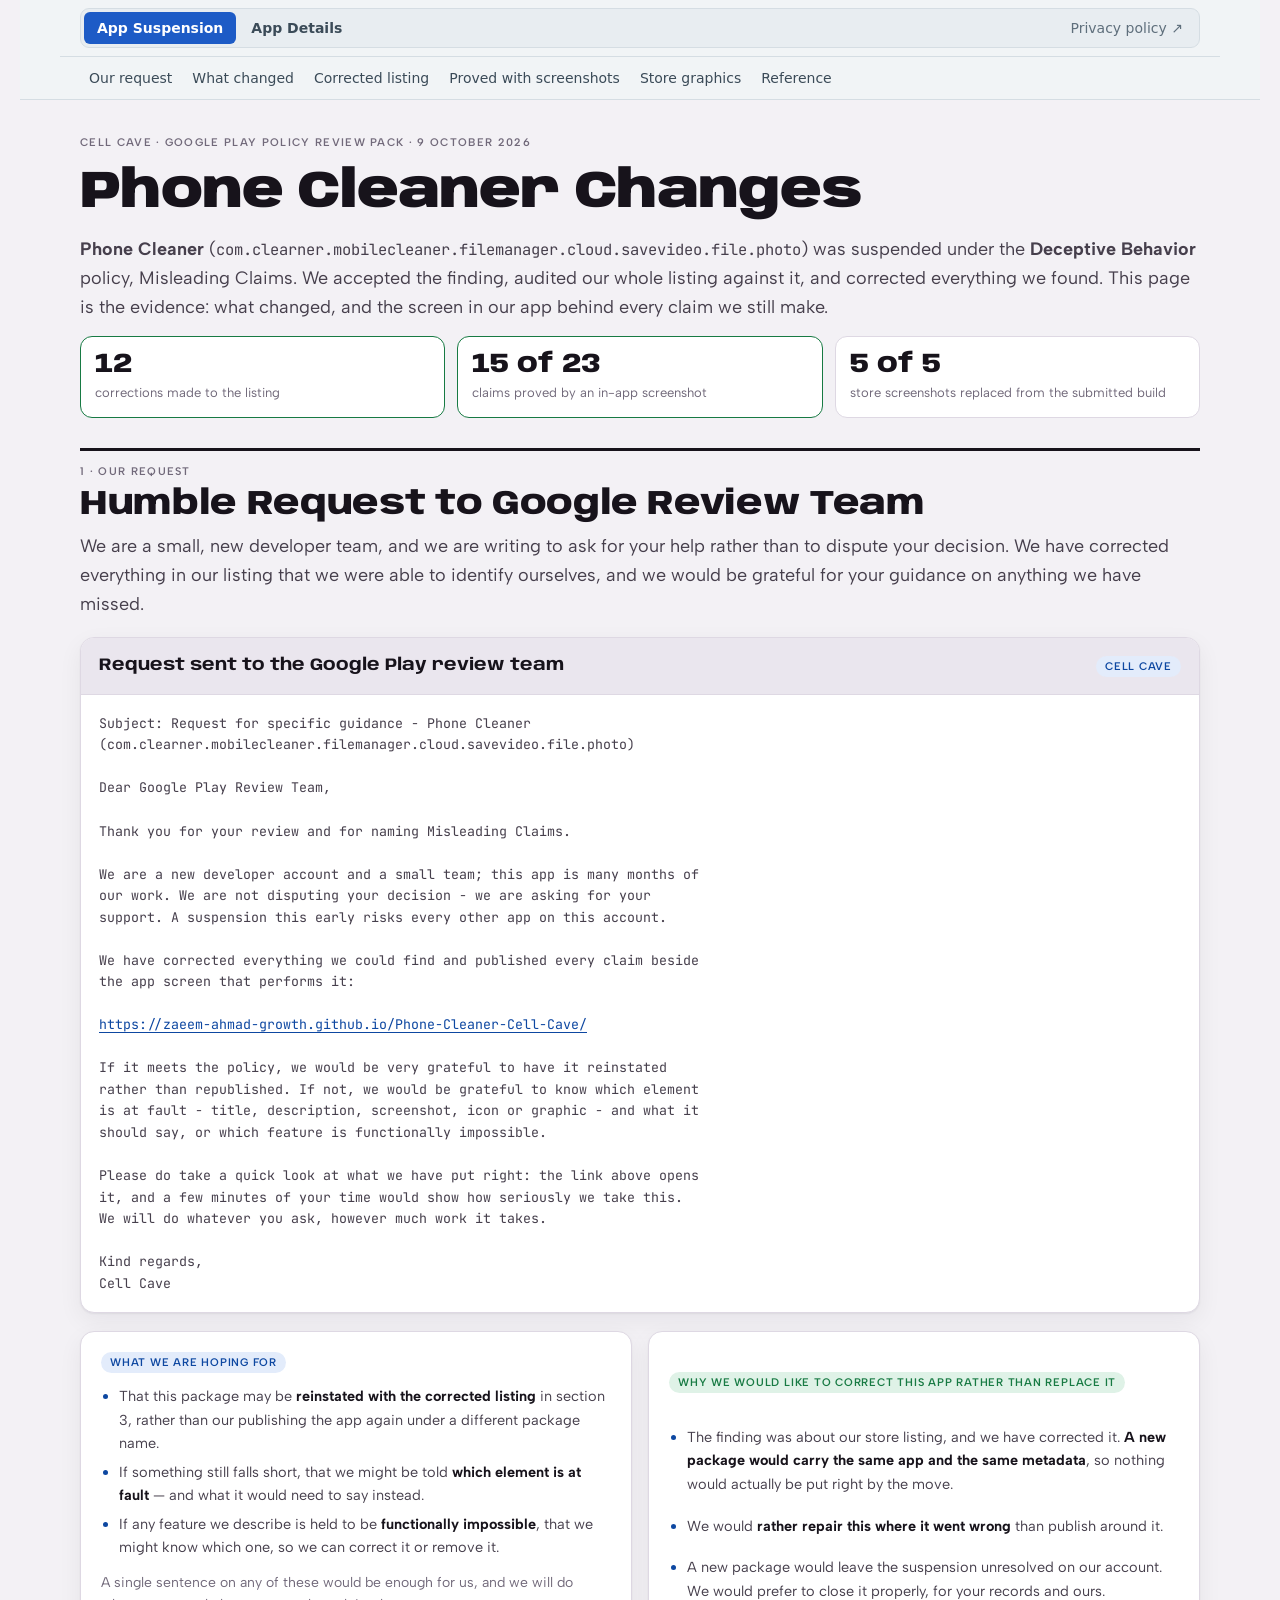
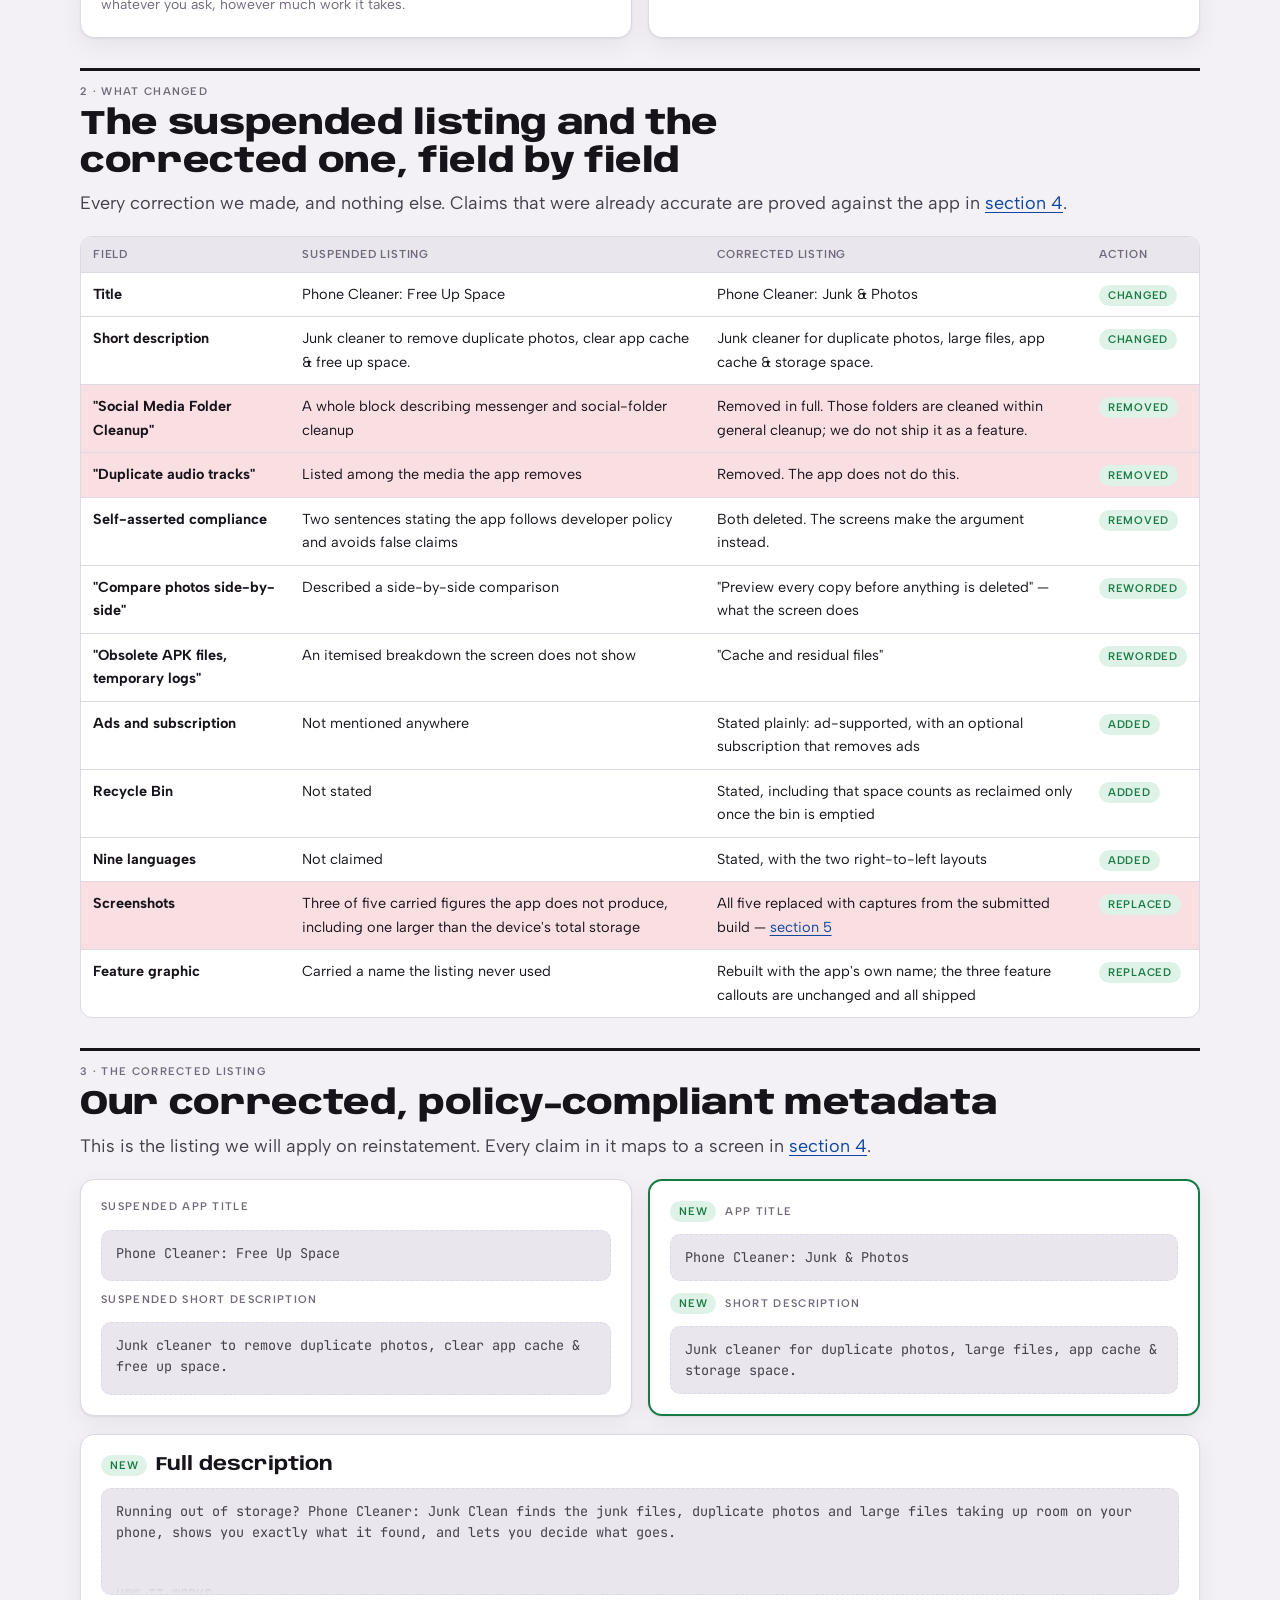
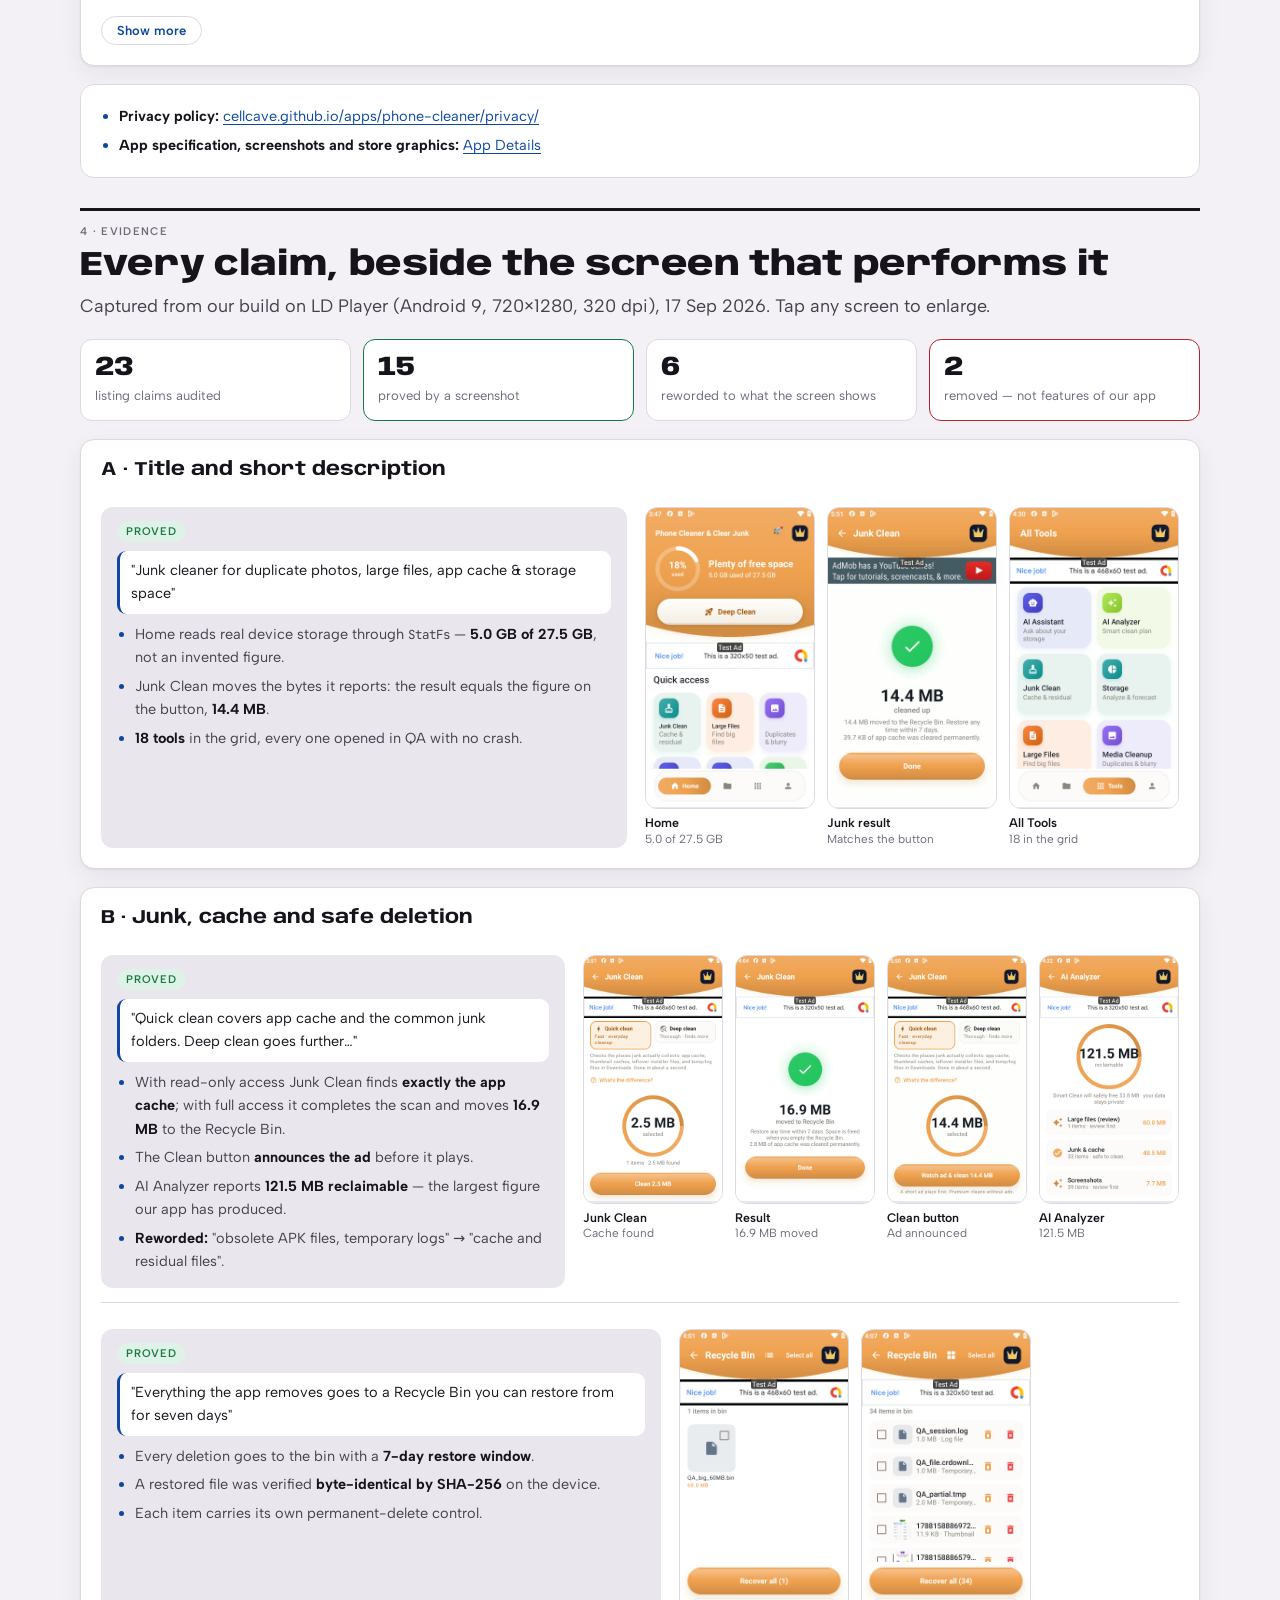
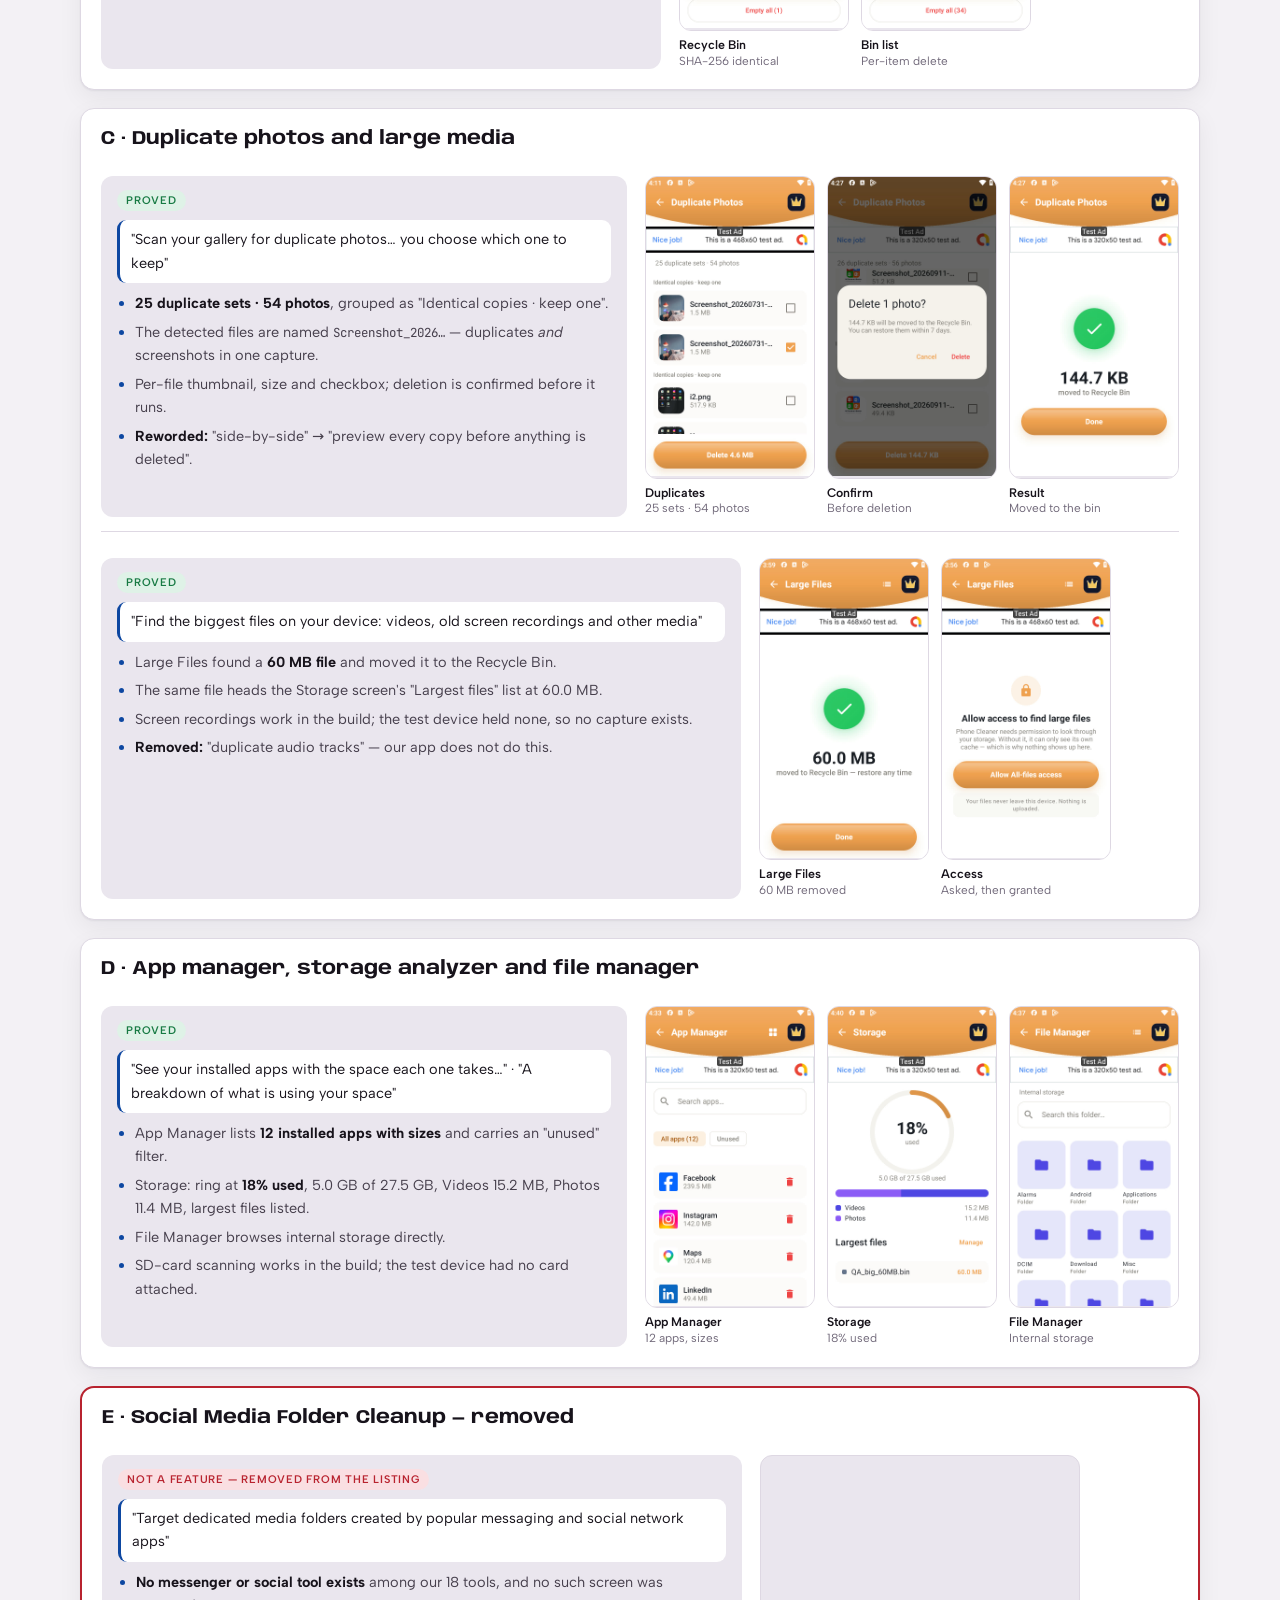
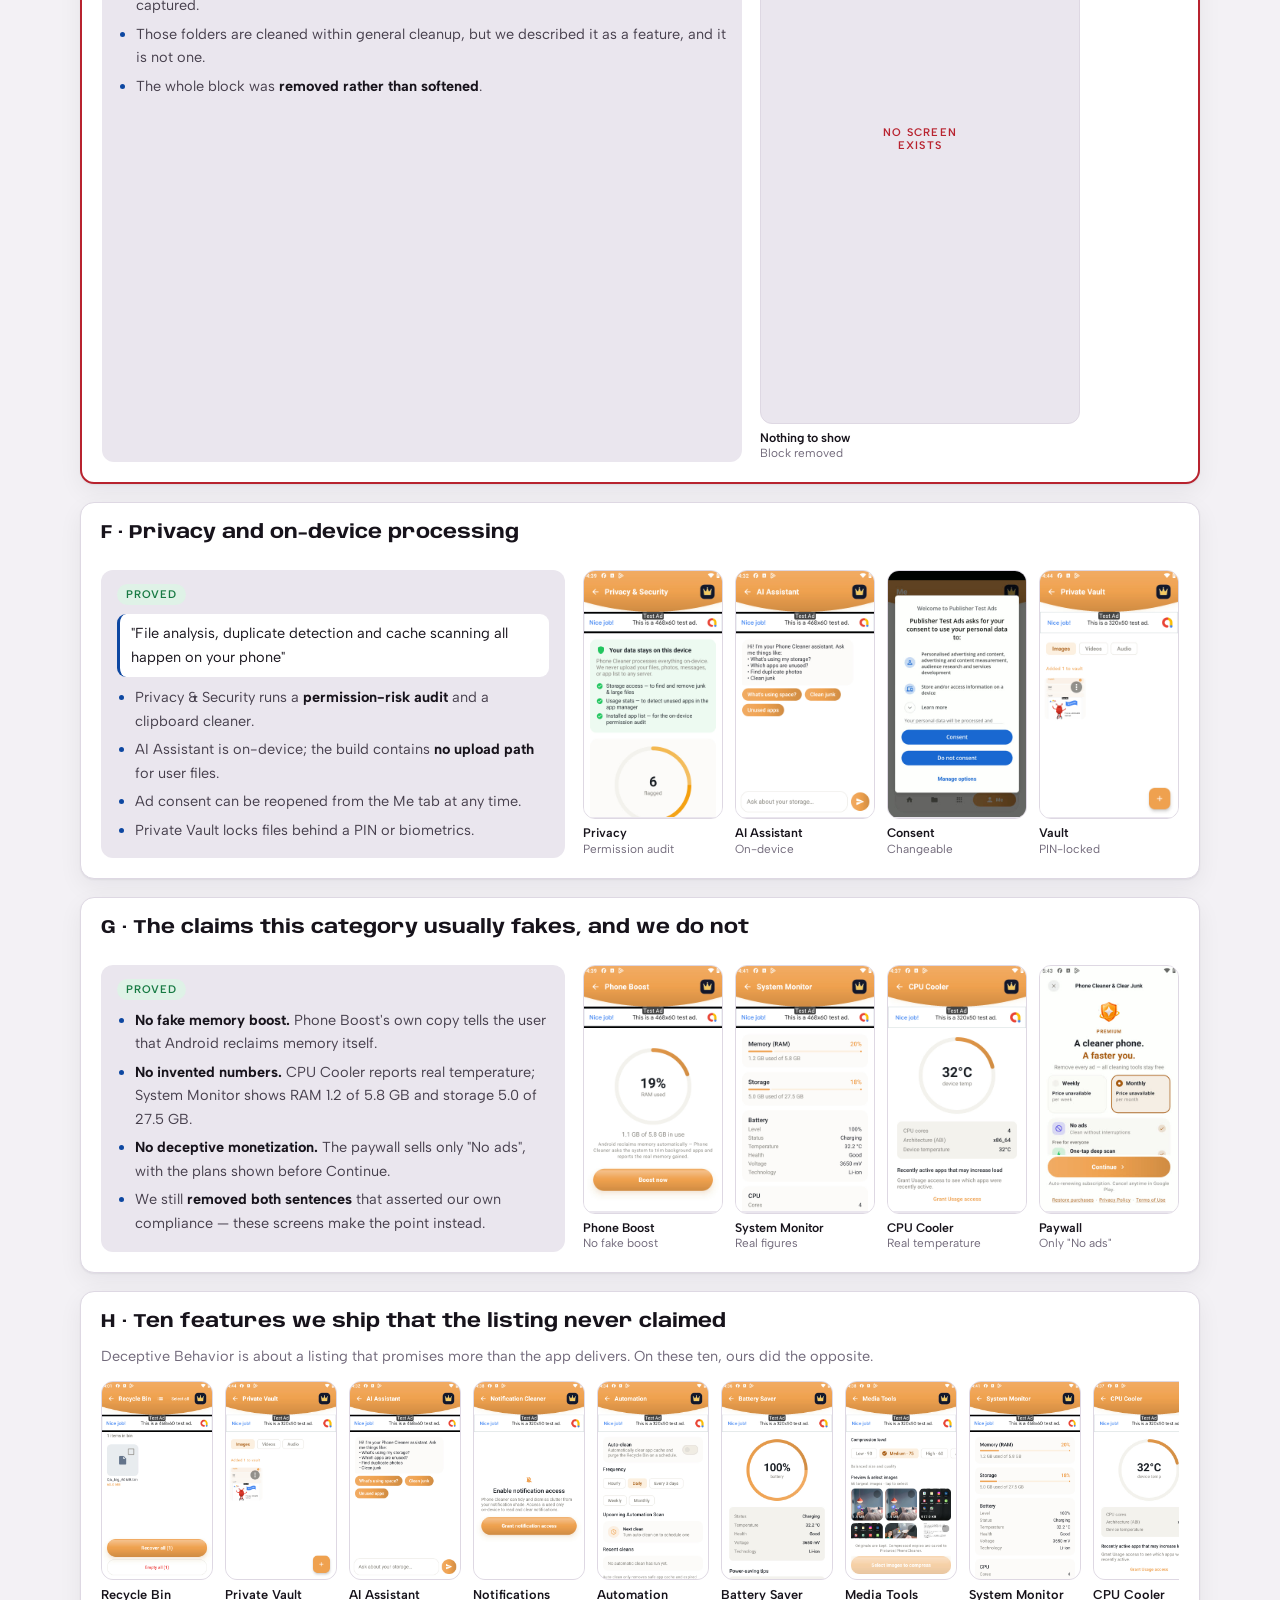
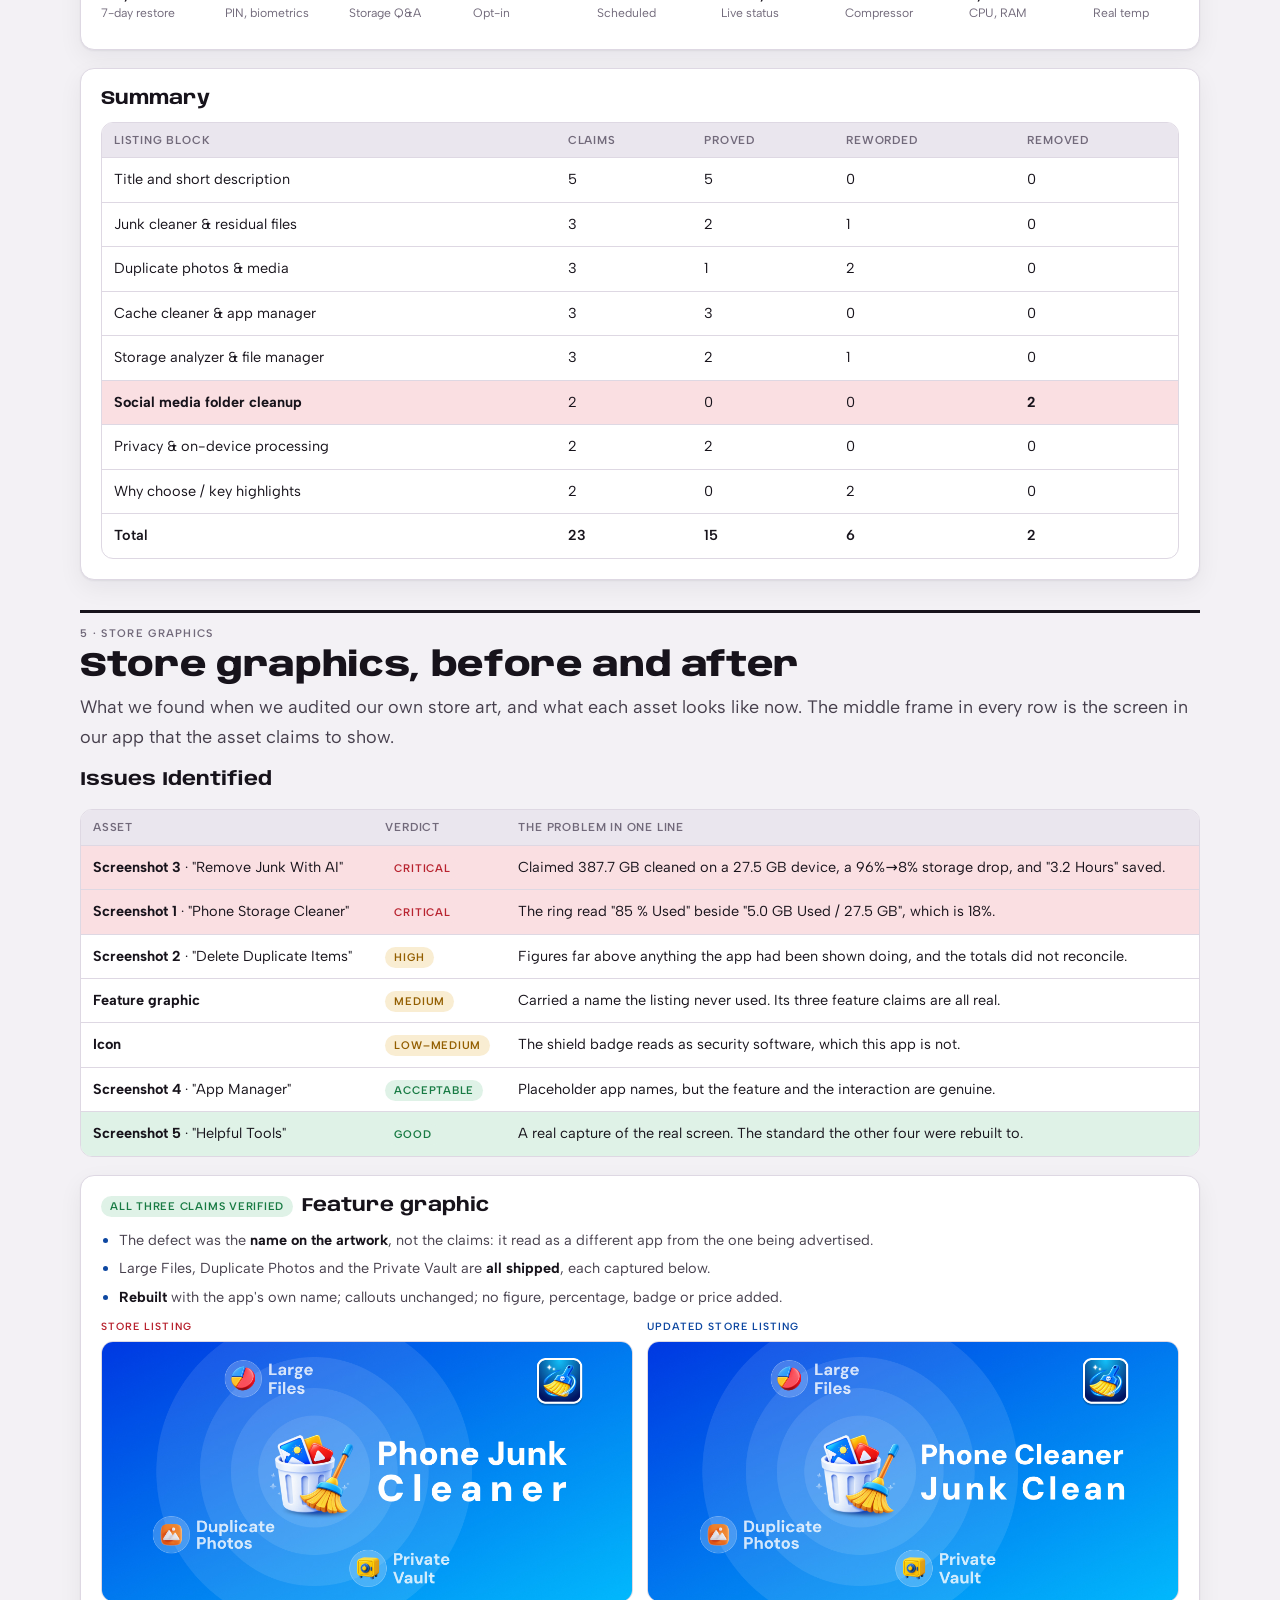
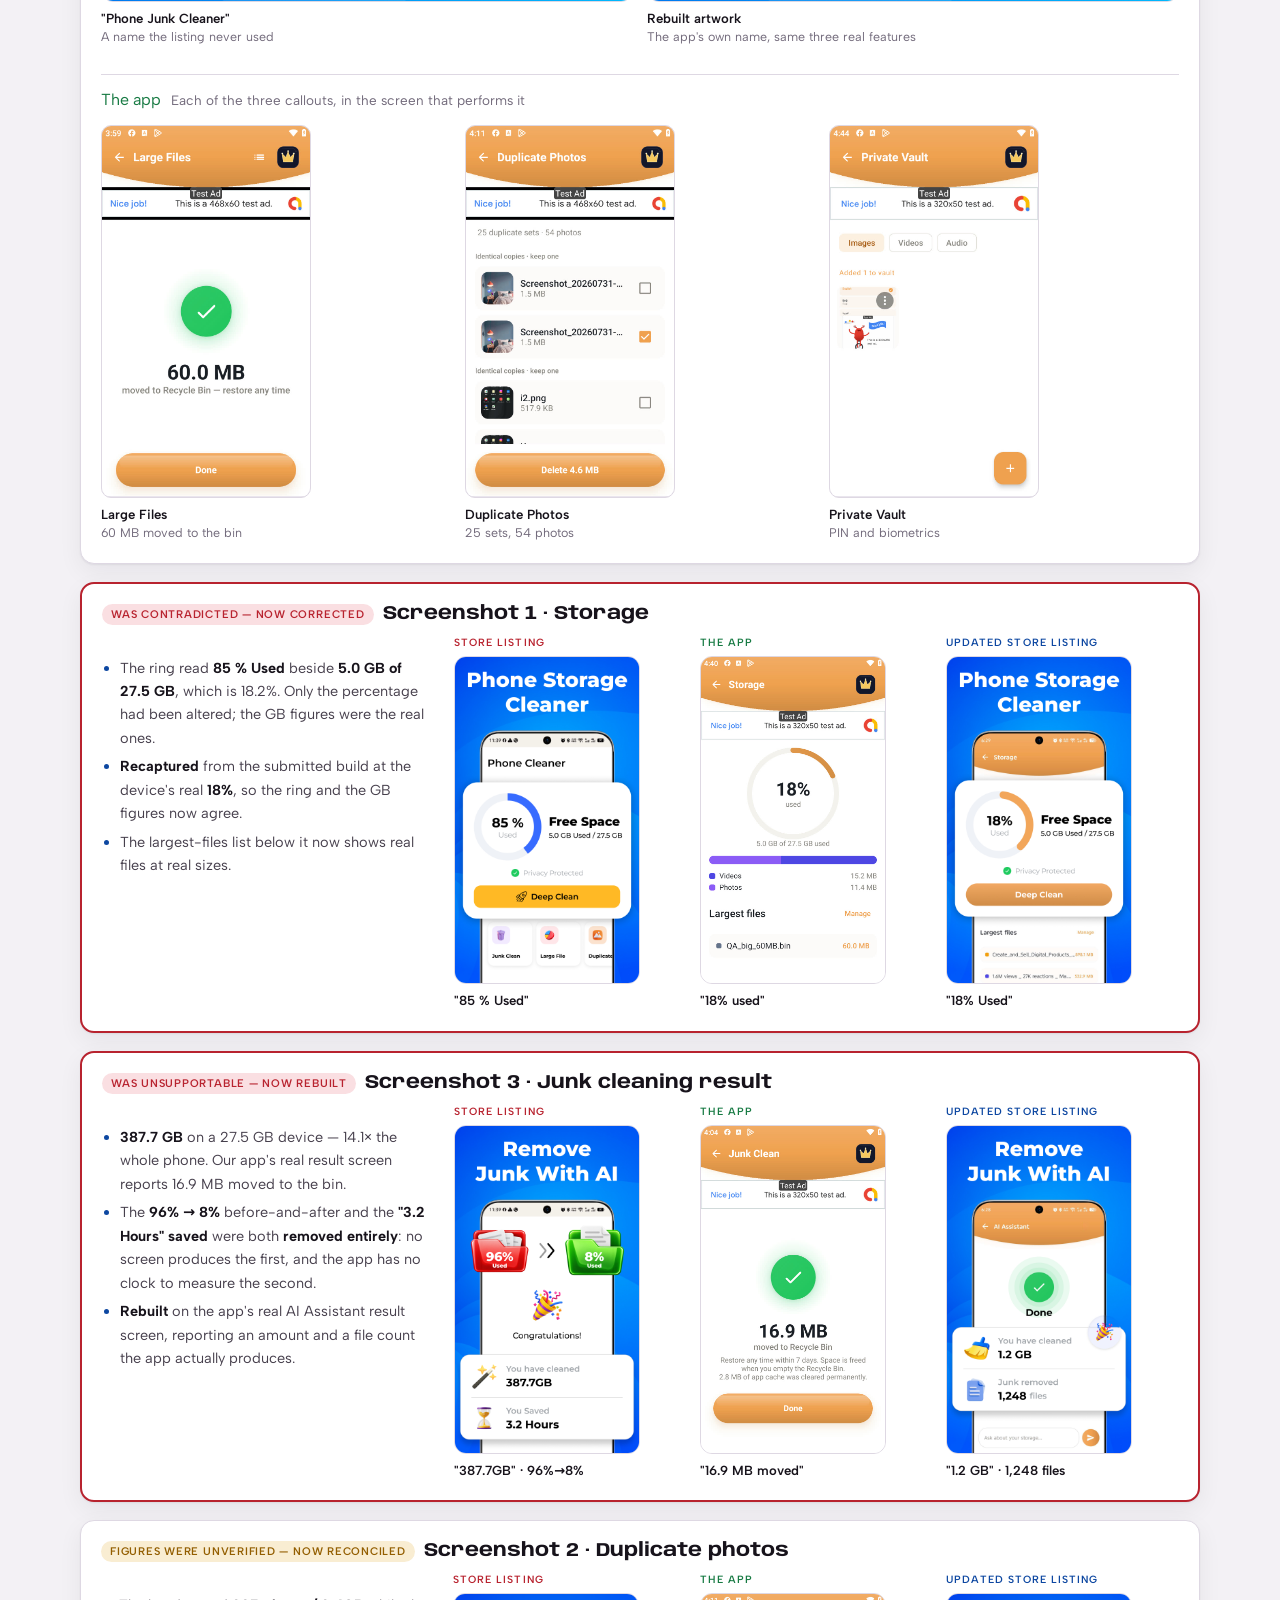
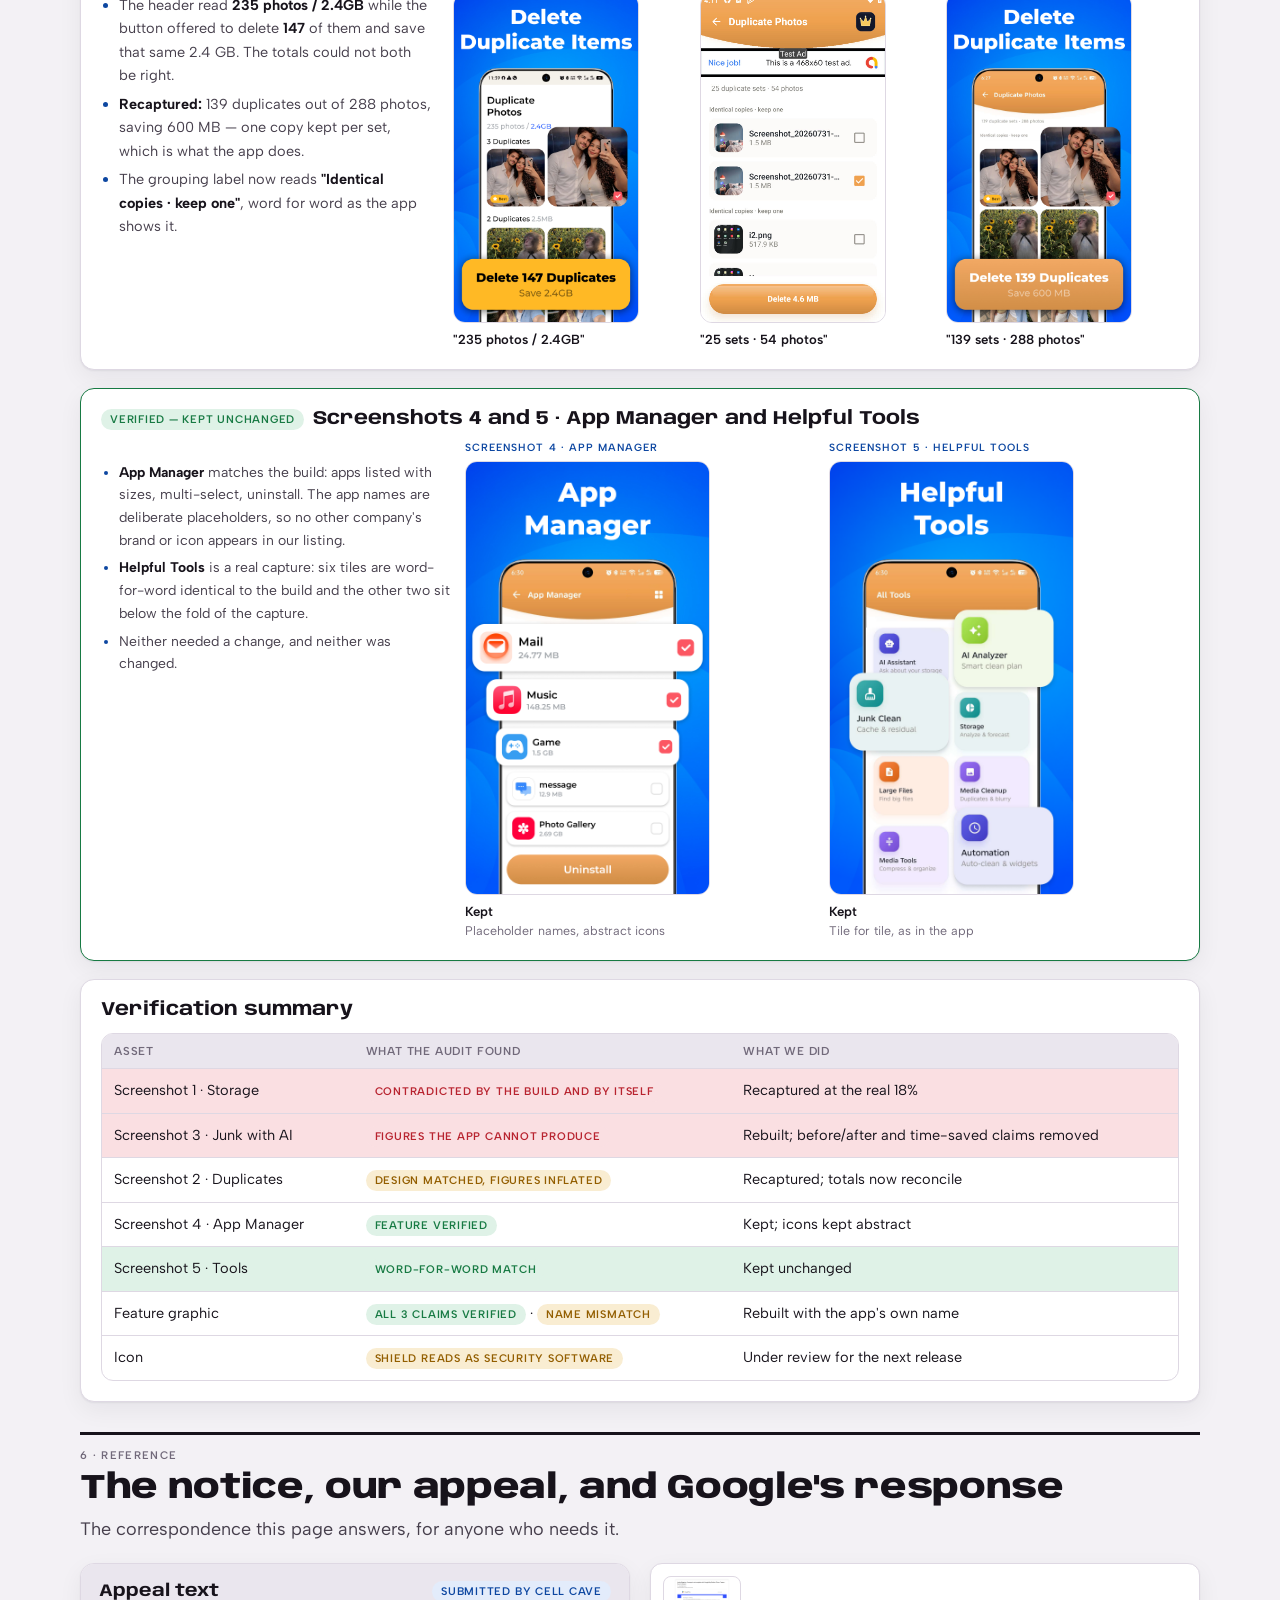
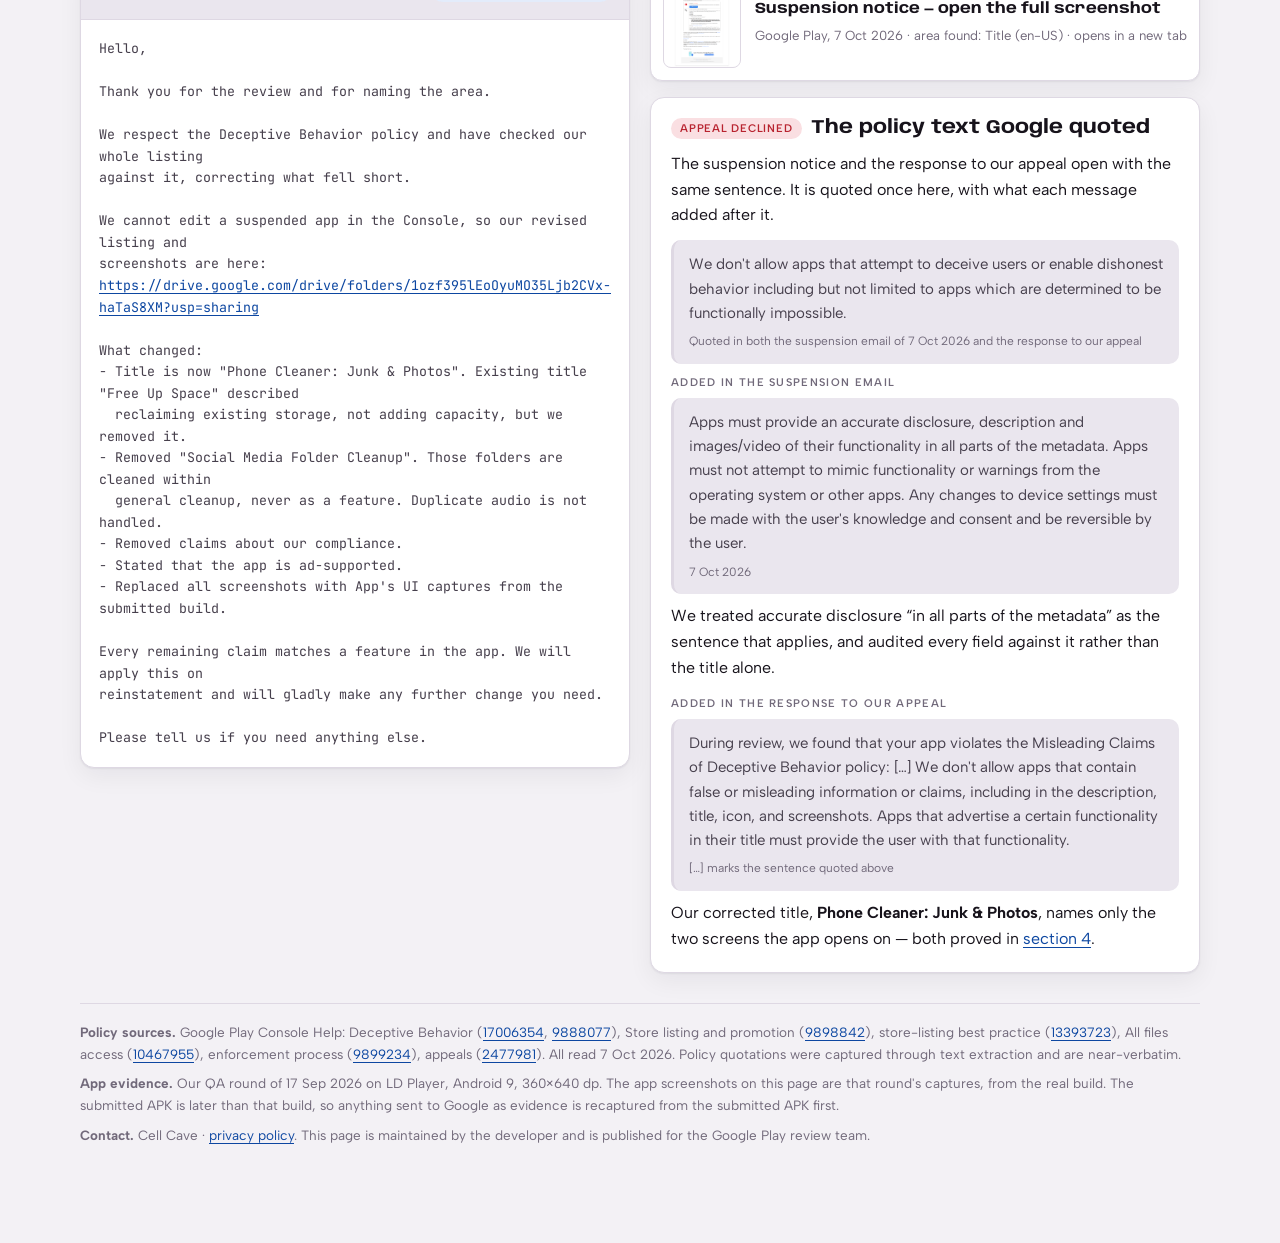
==== tabs/01-app-suspension/index.html @ 6a6ebffb "App Suspension: box height follows the thumbnails, box width follows the text .ev is back to align-i" ====
<!doctype html>
<html lang="en">
<head>
<meta charset="utf-8">
<meta name="viewport" content="width=device-width,initial-scale=1">
<meta name="robots" content="noindex">
<title>Phone Cleaner: Cell Cave</title>
<link rel="icon" type="image/png" href="../../assets/favicon.png">
<meta name="description" content="Phone Cleaner: Junk &amp; Photos by Cell Cave — our appeal pack for the Google Play review team: the suspension notice, the policy clause that applies, our line-by-line metadata audit, every feature proved against an in-app screenshot, and the corrected listing.">
<link rel="preconnect" href="https://fonts.googleapis.com">
<link rel="preconnect" href="https://fonts.gstatic.com" crossorigin>
<link rel="stylesheet" href="https://fonts.googleapis.com/css2?family=Anybody:wdth,wght@75..150,500..900&family=Albert+Sans:wght@400;500;600;700&family=JetBrains+Mono:wght@400;500&display=swap">
<link rel="stylesheet" href="../../assets/bar.css">
<style>
:root{
  --ground:#F3F1F5; --surface:#FFFFFF; --sunk:#EAE6EE; --ink:#17131B; --ink-2:#463F4C; --muted:#71697A; --line:#DED8E3;
  --accent:#0D47A1; --accent-soft:#E3ECFB;
  --pass:#177A43; --pass-bg:#DFF2E7; --warn:#935E00; --warn-bg:#F9EDD2; --fail:#B8232F; --fail-bg:#FADFE2;
  --shadow:0 1px 2px rgba(23,19,27,.06),0 8px 24px rgba(23,19,27,.06);
  --display:"Anybody","Arial Narrow",system-ui,sans-serif;
  --body:"Albert Sans",system-ui,-apple-system,"Segoe UI",sans-serif;
  --mono:"JetBrains Mono",ui-monospace,"Cascadia Mono",Consolas,monospace;
}
@media (prefers-color-scheme:dark){
  :root:not([data-theme="light"]){
    --ground:#0F0D12; --surface:#18151C; --sunk:#221E27; --ink:#F2EEF5; --ink-2:#D0C8D6; --muted:#9E95A5; --line:#2F2A36;
    --accent:#8DB3F7; --accent-soft:#0F1E3D;
    --pass:#58CF8E; --pass-bg:#15301F; --warn:#E6B04A; --warn-bg:#33270F; --fail:#FF7480; --fail-bg:#3A171B;
    --shadow:0 1px 2px rgba(0,0,0,.4),0 8px 28px rgba(0,0,0,.35);
  }
}
:root[data-theme="dark"]{
  --ground:#0F0D12; --surface:#18151C; --sunk:#221E27; --ink:#F2EEF5; --ink-2:#D0C8D6; --muted:#9E95A5; --line:#2F2A36;
  --accent:#8DB3F7; --accent-soft:#0F1E3D;
  --pass:#58CF8E; --pass-bg:#15301F; --warn:#E6B04A; --warn-bg:#33270F; --fail:#FF7480; --fail-bg:#3A171B;
  --shadow:0 1px 2px rgba(0,0,0,.4),0 8px 28px rgba(0,0,0,.35);
}
*{box-sizing:border-box}
html{scroll-behavior:smooth;scroll-padding-top:110px}
@media (prefers-reduced-motion:reduce){html{scroll-behavior:auto}*{transition:none!important}}
body{margin:0;background:var(--ground);color:var(--ink);font:400 16px/1.62 var(--body);padding-inline:20px;-webkit-font-smoothing:antialiased}
a{color:var(--accent);text-underline-offset:3px}
a:focus-visible,button:focus-visible{outline:2px solid var(--accent);outline-offset:3px;border-radius:4px}
h1,h2,h3,h4{font-family:var(--display);text-wrap:balance;margin:0;line-height:1.1}
h1{font-size:clamp(32px,5vw,52px);font-weight:900;font-stretch:112%;letter-spacing:-.02em}
h2{font-size:clamp(25px,3.3vw,34px);font-weight:800;font-stretch:112%;letter-spacing:-.01em}
h3{font-size:19px;font-weight:700;font-stretch:110%}
h4{font-size:16px;font-weight:700;font-stretch:108%}
p{margin:0}
.mono{font-family:var(--mono);font-size:.86em;overflow-wrap:anywhere}
.tnum{font-variant-numeric:tabular-nums}
.label{font:600 11px/1.2 var(--body);letter-spacing:.12em;text-transform:uppercase;color:var(--muted)}

.shell{max-width:1120px;margin:0 auto;padding-block:36px 96px;display:grid;gap:30px}
section{display:grid;gap:18px;scroll-margin-top:118px}
.sec-head{display:grid;gap:8px;border-top:3px solid var(--ink);padding-top:14px}
.panel{background:var(--surface);border:1px solid var(--line);border-radius:14px;padding:20px;box-shadow:var(--shadow);display:grid;gap:12px}
.panel.flat{box-shadow:none}
.grid-2{display:grid;grid-template-columns:repeat(auto-fit,minmax(290px,1fr));gap:16px}
.grid-3{display:grid;grid-template-columns:repeat(auto-fit,minmax(230px,1fr));gap:14px}
/* grid and flex children default to min-width:auto, so one long unbreakable
   token (a package name) makes the track wider than its panel and the text
   spills out of the card. */
.grid-2>*,.grid-3>*,.ev>*,.gfx>*,.verif>*{min-width:0}
.lede{font-size:18px;color:var(--ink-2)}
.muted{color:var(--muted)}
ul,ol{margin:0;padding-left:20px;display:grid;gap:7px}
li::marker{color:var(--muted)}

.pill{display:inline-flex;align-items:center;gap:6px;font:600 11px/1 var(--body);letter-spacing:.07em;text-transform:uppercase;padding:5px 9px;border-radius:999px;white-space:nowrap}
.pill.ok{background:var(--pass-bg);color:var(--pass)}
.pill.warn{background:var(--warn-bg);color:var(--warn)}
.pill.bad{background:var(--fail-bg);color:var(--fail)}
.pill.info{background:var(--accent-soft);color:var(--accent)}

.kpis{display:grid;grid-template-columns:repeat(auto-fit,minmax(168px,1fr));gap:12px}
.kpi{background:var(--surface);border:1px solid var(--line);border-radius:12px;padding:14px;display:grid;gap:4px}
.kpi b{font-family:var(--display);font-size:27px;font-weight:800;font-stretch:110%;line-height:1}
.kpi span{font-size:13px;color:var(--muted)}

.callout{border-left:4px solid var(--accent);background:var(--accent-soft);padding:13px 15px;border-radius:0 10px 10px 0;display:grid;gap:6px}
.callout.bad{border-color:var(--fail);background:var(--fail-bg)}
.callout.warn{border-color:var(--warn);background:var(--warn-bg)}
.callout.ok{border-color:var(--pass);background:var(--pass-bg)}
.callout b{font-family:var(--display);font-stretch:108%}

blockquote{margin:0;padding:12px 15px;background:var(--sunk);border-radius:10px;font-size:15px;color:var(--ink-2);border-left:3px solid var(--line)}
blockquote cite{display:block;margin-top:7px;font-style:normal;font-size:12px;color:var(--muted)}

.table-wrap{overflow-x:auto;border:1px solid var(--line);border-radius:12px;background:var(--surface)}
table{border-collapse:collapse;width:100%;font-size:14.5px}
th,td{text-align:left;padding:10px 12px;border-bottom:1px solid var(--line);vertical-align:top}
th{font:600 11.5px/1.3 var(--body);letter-spacing:.07em;text-transform:uppercase;color:var(--muted);background:var(--sunk);position:sticky;top:0}
tbody tr:last-child td{border-bottom:0}
td code,th code{font-family:var(--mono);font-size:.88em;background:var(--sunk);padding:1px 5px;border-radius:5px}

.quote-field{background:var(--sunk);border:1px dashed var(--line);border-radius:10px;padding:12px 14px;font-family:var(--mono);font-size:13.5px;line-height:1.55;white-space:pre-wrap;overflow-wrap:anywhere;color:var(--ink-2)}

.strip{display:grid;grid-auto-flow:column;grid-auto-columns:112px;gap:12px;overflow-x:auto;padding-bottom:8px;scroll-snap-type:x proximity}
.strip figure{margin:0;display:grid;gap:6px;scroll-snap-align:start;font-size:11.5px;line-height:1.35}
.phone{padding:0;border:1px solid var(--line);background:var(--sunk);border-radius:12px;overflow:hidden;cursor:zoom-in;display:block;aspect-ratio:9/16}
.phone img{display:block;width:100%;height:100%;object-fit:cover;object-position:top}
figcaption{font-size:12.2px;line-height:1.4;color:var(--muted)}
figcaption b{display:block;color:var(--ink);font-size:12.8px;font-weight:600}

/* Evidence row: three columns of comparable width — the claim and its proof in
   column 1, the screenshots side by side in columns 2 and 3, rendered large
   enough to read the figures on the device rather than as thumbnails. */
/* Evidence row: the claim and its bullets on the left, the screens that prove it
   on the right at half the old width, both vertically centred. */
.ev{display:flex;flex-wrap:wrap;gap:18px;align-items:stretch;padding:14px 0;border-bottom:1px solid var(--line)}
.ev:last-child{border-bottom:0;padding-bottom:0}
.ev-body{flex:1 1 320px;max-width:640px;min-width:300px;display:grid;gap:9px;align-content:start;background:var(--sunk);border-radius:12px;padding:14px 16px}
.ev-shots{flex:0 1 auto;min-width:0;display:flex;flex-wrap:wrap;gap:12px;align-items:flex-start;justify-content:flex-start}
.ev-shots.quad figure{flex:0 0 140px;max-width:140px}
.ev-shots figure{flex:0 0 170px;max-width:170px;margin:0;display:grid;gap:6px}
.ev-shots.one figure,.ev-shots.mini figure{flex:0 0 320px;max-width:320px}
.ev-body.sm{max-width:560px}
.ev-body.lg{max-width:640px}
.ev .phone{aspect-ratio:9/16}
.ev .phone img{object-fit:contain;object-position:top;background:var(--sunk)}
.ev figcaption{font-size:11.8px;line-height:1.35}
.ev figcaption b{font-size:12.4px}
.ev-claim{font-size:14.5px;color:var(--ink);background:var(--surface);border-radius:9px;padding:8px 11px;border-left:3px solid var(--accent)}
.ev-head{display:flex;flex-wrap:wrap;gap:9px;align-items:center}
.ev-list{margin:0;padding-left:18px;display:grid;gap:5px;font-size:14.5px;color:var(--ink-2)}
.ev-list li::marker{color:var(--accent)}
.ev-list b{color:var(--ink)}
@media (max-width:820px){.ev-body{max-width:none}.ev-shots figure{max-width:160px}}

.asset{border:1px solid var(--line);border-radius:12px;overflow:hidden;background:var(--sunk);cursor:zoom-in;display:block;padding:0;width:100%}
.asset img{display:block;width:100%;height:auto}
.gfx{display:grid;grid-template-columns:200px minmax(0,1fr);gap:20px;align-items:start;padding:18px 0;border-bottom:1px solid var(--line)}
.gfx:last-child{border-bottom:0;padding-bottom:0}
.gfx.wide{grid-template-columns:300px minmax(0,1fr)}
.gfx-body{display:grid;gap:10px}
@media (max-width:760px){.gfx,.gfx.wide{grid-template-columns:1fr}}
.flag{display:grid;gap:4px;padding:10px 12px;border-radius:9px;background:var(--sunk);border-left:3px solid var(--muted)}
.flag.bad{background:var(--fail-bg);border-color:var(--fail)}
.flag.warn{background:var(--warn-bg);border-color:var(--warn)}
.flag.ok{background:var(--pass-bg);border-color:var(--pass)}
.vs{display:grid;grid-template-columns:1fr 1fr;gap:10px}
.vs figure{margin:0;display:grid;gap:6px}
.vs .cap-top{font:600 10.5px/1.2 var(--body);letter-spacing:.1em;text-transform:uppercase}
.vs .store .cap-top{color:var(--fail)}
.vs .real .cap-top{color:var(--pass)}
.verif{display:grid;grid-template-columns:340px minmax(0,1fr);gap:20px;align-items:start;padding:18px 0;border-bottom:1px solid var(--line)}
.verif:last-child{border-bottom:0;padding-bottom:0}
@media (max-width:820px){.verif{grid-template-columns:1fr}}
.flag b{font-family:var(--display);font-stretch:108%;font-size:14.5px}
.flag span{font-size:14px;color:var(--ink-2)}
.lb{position:fixed;inset:0;background:rgba(10,8,12,.9);display:none;place-items:center;z-index:99;padding:22px}
.lb[open],.lb.on{display:grid}
.lb img{max-width:min(94vw,440px);max-height:86vh;border-radius:12px;box-shadow:0 20px 60px rgba(0,0,0,.5)}
.lb .cap{color:#fff;text-align:center;margin-top:10px;font-size:14px}
.lb button{position:absolute;top:16px;right:18px;background:rgba(255,255,255,.14);color:#fff;border:0;border-radius:999px;width:38px;height:38px;font-size:20px;cursor:pointer}

.foot{border-top:1px solid var(--line);padding-top:18px;color:var(--muted);font-size:13.5px;display:grid;gap:8px}

/* ── Appeal and notice, side by side ─────────────────────────────── */
.appeal-cols{display:grid;grid-template-columns:minmax(0,1fr) minmax(0,1fr);gap:20px;align-items:start}
.appeal-cols>*{min-width:0}
.appeal-col{display:grid;gap:16px;align-content:start}
@media (max-width:900px){.appeal-cols{grid-template-columns:1fr}}
.appeal-box{background:var(--surface);border:1px solid var(--line);border-radius:14px;box-shadow:var(--shadow);overflow:hidden}
.appeal-box header{display:flex;flex-wrap:wrap;gap:9px;align-items:center;justify-content:space-between;padding:14px 18px;background:var(--sunk);border-bottom:1px solid var(--line)}
.appeal-text{margin:0;padding:18px;font-family:var(--mono);font-size:13.3px;line-height:1.62;color:var(--ink-2);white-space:pre-wrap;overflow-wrap:anywhere}
.appeal-text a{overflow-wrap:anywhere}
.thumb-link{display:flex;gap:14px;align-items:center;text-decoration:none;color:inherit;padding:12px;border:1px solid var(--line);border-radius:12px;background:var(--surface);box-shadow:var(--shadow)}
.thumb-link:hover{border-color:var(--accent)}
.thumb-link img{width:78px;height:92px;object-fit:cover;object-position:top;border:1px solid var(--line);border-radius:8px;background:var(--sunk);flex:none}
.thumb-link .t-txt{display:grid;gap:3px;min-width:0}
.thumb-link .t-txt b{font-family:var(--display);font-stretch:108%;font-size:15px}
.thumb-link .t-txt span{font-size:13.2px;color:var(--muted)}
.metafield{display:grid;gap:8px}
/* ── Three-way store / app / updated comparison ─────────────────── */
.three-up{display:grid;grid-template-columns:repeat(3,minmax(0,1fr));gap:14px;align-items:start}
.three-up>*{min-width:0}
.three-up figure{margin:0;display:grid;gap:7px;align-content:start}
.three-up .cap-top{font:600 10.5px/1.2 var(--body);letter-spacing:.1em;text-transform:uppercase}
.three-up .store .cap-top{color:var(--fail)}
.three-up .real .cap-top{color:var(--pass)}
.three-up .fixed .cap-top{color:var(--accent)}
.three-up .asset,.three-up .phone{width:60%}
.three-up .phone{aspect-ratio:9/16;border:1px solid var(--line);border-radius:10px;overflow:hidden;background:var(--sunk)}
.three-up .phone img{width:100%;height:100%;object-fit:contain;object-position:top}
.three-up figcaption{font-size:12.5px;line-height:1.45;color:var(--muted)}
.three-up figcaption b{display:block;color:var(--ink);font-size:13.2px;font-weight:600}
.three-up.two{grid-template-columns:repeat(2,minmax(0,1fr))}
.three-up.full .asset{width:100%}
.three-up.s45 .asset{width:70%}
.three-up.s45 .ev-list{align-self:start;font-size:14px;padding-top:20px}
.gfx-row{display:grid;grid-template-columns:minmax(240px,330px) minmax(0,1fr);gap:22px;align-items:start}
.gfx-row>*{min-width:0}
.gfx-row .three-up .asset{width:80%}
.gfx-row .ev-list{padding-top:20px}
.desc-clamp{max-height:calc(6.2em + 24px);overflow:hidden;position:relative}
.desc-clamp::after{content:"";position:absolute;left:0;right:0;bottom:0;height:2.6em;background:linear-gradient(to bottom,rgba(0,0,0,0),var(--sunk))}
.more-btn{justify-self:start;align-self:start;width:max-content;margin-top:9px;border:1px solid var(--line);background:var(--card);color:var(--accent);font:600 13px/1 var(--body);padding:7px 15px;border-radius:999px;cursor:pointer}
.more-btn:hover{border-color:var(--accent)}
.row-head{display:flex;flex-wrap:wrap;gap:10px;align-items:baseline;margin-top:16px;padding-top:12px;border-top:1px solid var(--line)}
.row-head>span:last-child{font-size:13.5px;color:var(--muted)}
@media (max-width:700px){.three-up,.three-up.two{grid-template-columns:1fr}}
@media (max-width:820px){.gfx-row{grid-template-columns:1fr}}
@media print{.desc-clamp{max-height:none!important;overflow:visible}.desc-clamp::after{display:none}.more-btn{display:none}}
</style>
</head>
<body data-page="suspension">

<nav aria-label="Tabs and sections" id="bar">
  <div class="wrap bar-top">
    <div class="tabs" id="site-tabs" aria-label="Tabs"></div>
  </div>
  <div class="wrap bar-sections" aria-label="Sections">
    <div class="jump" id="jump">
      <a href="#request">Our request</a><a href="#changes">What changed</a><a href="#listing">Corrected listing</a><a href="#proof">Proved with screenshots</a><a href="#graphics">Store graphics</a><a href="#appeal">Reference</a>
    </div>
  </div>
</nav>
<script src="../../assets/nav.js"></script>

<div class="shell">

<header style="display:grid;gap:14px">
  <span class="label">Cell Cave &middot; Google Play policy review pack &middot; 9 October 2026</span>
  <h1>Phone Cleaner Changes</h1>
  <p class="lede"><b>Phone Cleaner</b> (<span class="mono">com.clearner.mobilecleaner.filemanager.cloud.savevideo.file.photo</span>) was suspended under the <b>Deceptive Behavior</b> policy, Misleading Claims. We accepted the finding, audited our whole listing against it, and corrected everything we found. This page is the evidence: what changed, and the screen in our app behind every claim we still make.</p>
  <div class="kpis">
    <div class="kpi" style="border-color:var(--pass)"><b>12</b><span>corrections made to the listing</span></div>
    <div class="kpi" style="border-color:var(--pass)"><b>15 of 23</b><span>claims proved by an in-app screenshot</span></div>
    <div class="kpi"><b>5 of 5</b><span>store screenshots replaced from the submitted build</span></div>
  </div>
</header>

<!-- ═══════════════  1 · THE ASK  ═══════════════ -->
<section id="request">
  <div class="sec-head">
    <span class="label">1 &middot; our request</span>
    <h2>Humble Request to Google Review Team</h2>
    <p class="lede">We are a small, new developer team, and we are writing to ask for your help rather than to dispute your decision. We have corrected everything in our listing that we were able to identify ourselves, and we would be grateful for your guidance on anything we have missed.</p>
  </div>

  <div class="appeal-box">
    <header><b style="font-family:var(--display);font-stretch:110%;font-size:17px">Request sent to the Google Play review team</b><span class="pill info">Cell Cave</span></header>
    <pre class="appeal-text">Subject: Request for specific guidance - Phone Cleaner
(com.clearner.mobilecleaner.filemanager.cloud.savevideo.file.photo)

Dear Google Play Review Team,

Thank you for your review and for naming Misleading Claims.

We are a new developer account and a small team; this app is many months of
our work. We are not disputing your decision - we are asking for your
support. A suspension this early risks every other app on this account.

We have corrected everything we could find and published every claim beside
the app screen that performs it:

<a href="https://zaeem-ahmad-growth.github.io/Phone-Cleaner-Cell-Cave/" target="_blank" rel="noopener">https://zaeem-ahmad-growth.github.io/Phone-Cleaner-Cell-Cave/</a>

If it meets the policy, we would be very grateful to have it reinstated
rather than republished. If not, we would be grateful to know which element
is at fault - title, description, screenshot, icon or graphic - and what it
should say, or which feature is functionally impossible.

Please do take a quick look at what we have put right: the link above opens
it, and a few minutes of your time would show how seriously we take this.
We will do whatever you ask, however much work it takes.

Kind regards,
Cell Cave</pre>
  </div>

  <div class="grid-2">
    <div class="panel">
      <div class="ev-head"><span class="pill info">What we are hoping for</span></div>
      <ul class="ev-list">
        <li>That this package may be <b>reinstated with the corrected listing</b> in section 3, rather than our publishing the app again under a different package name.</li>
        <li>If something still falls short, that we might be told <b>which element is at fault</b> &mdash; and what it would need to say instead.</li>
        <li>If any feature we describe is held to be <b>functionally impossible</b>, that we might know which one, so we can correct it or remove it.</li>
      </ul>
      <p class="muted" style="font-size:14px">A single sentence on any of these would be enough for us, and we will do whatever you ask, however much work it takes.</p>
    </div>

    <div class="panel">
      <div class="ev-head"><span class="pill ok">Why we would like to correct this app rather than replace it</span></div>
      <ul class="ev-list">
        <li>The finding was about our store listing, and we have corrected it. <b>A new package would carry the same app and the same metadata</b>, so nothing would actually be put right by the move.</li>
        <li>We would <b>rather repair this where it went wrong</b> than publish around it.</li>
        <li>A new package would leave the suspension unresolved on our account. We would prefer to close it properly, for your records and ours.</li>
      </ul>
    </div>
  </div>
</section>

<!-- ═══════════════  2 · WHAT CHANGED  ═══════════════ -->
<section id="changes">
  <div class="sec-head">
    <span class="label">2 &middot; what changed</span>
    <h2>The suspended listing and the corrected one, field by field</h2>
    <p class="lede">Every correction we made, and nothing else. Claims that were already accurate are proved against the app in <a href="#proof">section 4</a>.</p>
  </div>
  <div class="table-wrap">
    <table>
      <thead><tr><th style="min-width:150px">Field</th><th>Suspended listing</th><th>Corrected listing</th><th style="min-width:92px">Action</th></tr></thead>
      <tbody>
        <tr><td><b>Title</b></td><td>Phone Cleaner: Free Up Space</td><td>Phone Cleaner: Junk &amp; Photos</td><td><span class="pill ok">Changed</span></td></tr>
        <tr><td><b>Short description</b></td><td>Junk cleaner to remove duplicate photos, clear app cache &amp; free up space.</td><td>Junk cleaner for duplicate photos, large files, app cache &amp; storage space.</td><td><span class="pill ok">Changed</span></td></tr>
        <tr style="background:var(--fail-bg)"><td><b>"Social Media Folder Cleanup"</b></td><td>A whole block describing messenger and social-folder cleanup</td><td>Removed in full. Those folders are cleaned within general cleanup; we do not ship it as a feature.</td><td><span class="pill ok">Removed</span></td></tr>
        <tr style="background:var(--fail-bg)"><td><b>"Duplicate audio tracks"</b></td><td>Listed among the media the app removes</td><td>Removed. The app does not do this.</td><td><span class="pill ok">Removed</span></td></tr>
        <tr><td><b>Self-asserted compliance</b></td><td>Two sentences stating the app follows developer policy and avoids false claims</td><td>Both deleted. The screens make the argument instead.</td><td><span class="pill ok">Removed</span></td></tr>
        <tr><td><b>"Compare photos side-by-side"</b></td><td>Described a side-by-side comparison</td><td>"Preview every copy before anything is deleted" &mdash; what the screen does</td><td><span class="pill ok">Reworded</span></td></tr>
        <tr><td><b>"Obsolete APK files, temporary logs"</b></td><td>An itemised breakdown the screen does not show</td><td>"Cache and residual files"</td><td><span class="pill ok">Reworded</span></td></tr>
        <tr><td><b>Ads and subscription</b></td><td>Not mentioned anywhere</td><td>Stated plainly: ad-supported, with an optional subscription that removes ads</td><td><span class="pill ok">Added</span></td></tr>
        <tr><td><b>Recycle Bin</b></td><td>Not stated</td><td>Stated, including that space counts as reclaimed only once the bin is emptied</td><td><span class="pill ok">Added</span></td></tr>
        <tr><td><b>Nine languages</b></td><td>Not claimed</td><td>Stated, with the two right-to-left layouts</td><td><span class="pill ok">Added</span></td></tr>
        <tr style="background:var(--fail-bg)"><td><b>Screenshots</b></td><td>Three of five carried figures the app does not produce, including one larger than the device's total storage</td><td>All five replaced with captures from the submitted build &mdash; <a href="#graphics">section 5</a></td><td><span class="pill ok">Replaced</span></td></tr>
        <tr><td><b>Feature graphic</b></td><td>Carried a name the listing never used</td><td>Rebuilt with the app's own name; the three feature callouts are unchanged and all shipped</td><td><span class="pill ok">Replaced</span></td></tr>
      </tbody>
    </table>
  </div>
</section>

<!-- ═══════════════  3 · THE CORRECTED LISTING  ═══════════════ -->
<section id="listing">
  <div class="sec-head">
    <span class="label">3 &middot; the corrected listing</span>
    <h2>Our corrected, policy-compliant metadata</h2>
    <p class="lede">This is the listing we will apply on reinstatement. Every claim in it maps to a screen in <a href="#proof">section 4</a>.</p>
  </div>

  <div class="grid-2">
    <div class="panel">
      <span class="label">Suspended app title</span>
      <div class="quote-field">Phone Cleaner: Free Up Space</div>
      <span class="label">Suspended short description</span>
      <div class="quote-field">Junk cleaner to remove duplicate photos, clear app cache &amp; free up space.</div>
    </div>
    <div class="panel" style="border-color:var(--pass);border-width:2px">
      <div class="ev-head"><span class="pill ok">New</span><span class="label">App title</span></div>
      <div class="quote-field">Phone Cleaner: Junk &amp; Photos</div>
      <div class="ev-head"><span class="pill ok">New</span><span class="label">Short description</span></div>
      <div class="quote-field">Junk cleaner for duplicate photos, large files, app cache &amp; storage space.</div>
    </div>
  </div>

  <div class="panel">
    <div class="ev-head"><span class="pill ok">New</span><h3>Full description</h3></div>
    <div class="quote-field desc-clamp" id="fulldesc">Running out of storage? Phone Cleaner: Junk Clean finds the junk files, duplicate photos and large files taking up room on your phone, shows you exactly what it found, and lets you decide what goes.


HOW IT WORKS
Scan, review, choose, remove. Every tool lists what it found with file names and sizes before anything happens. You tick what you want gone, and the app reports the exact amount it moved.


JUNK AND CACHE
Quick clean covers app cache and the common junk folders. Deep clean goes further, into thumbnail caches, leftover installer files and temporary log files in Downloads. You see the amount before you clean and the amount after.


DUPLICATE AND SIMILAR PHOTOS
Scan your gallery for duplicate photos, similar shots, blurry pictures and screenshots you took once and forgot. Every copy is listed with its thumbnail and file size so you can look through them first, and you choose which one to keep.


LARGE FILES AND MEDIA
Find the biggest files on your device: videos, old screen recordings and other media that quietly take up gigabytes. Sort by size, see what each one is costing you, and remove what you no longer need.


STORAGE ANALYZER
A breakdown of what is using your space, by category, across internal storage and SD card, with the largest files listed first.


APP MANAGER
See your installed apps with the space each one takes, find the ones you have not opened in a long time, and uninstall them.


FILE MANAGER
Browse, sort and organise your files inside the app.


MEDIA TOOLS
Compress images to save space without deleting them.


NOTHING DISAPPEARS WITHOUT YOUR SAY-SO
Everything the app removes goes to a Recycle Bin you can restore from for seven days. Restored files come back exactly as they were. Space counts as reclaimed only once you empty the bin, and the app tells you so on screen.


A PRIVATE FOLDER
Lock photos, videos and files behind a PIN or your fingerprint, inside the app.


EVERYTHING RUNS ON YOUR DEVICE
File analysis, duplicate detection and cache scanning all happen on your phone. Your files are not uploaded anywhere.


WHY THE APP ASKS FOR FILE ACCESS
To find junk, duplicates and large files wherever they are stored, the app needs access to the files on your device. That access is used only to scan, list and remove the files you choose. Permissions are requested when a feature needs them, and the app explains why before asking.


NINE LANGUAGES
English, Hindi, Arabic, Urdu, Turkish, German, Portuguese (Brazil), Chinese and French, with right-to-left layouts for Arabic and Urdu.


WHAT IT COSTS
The app is ad-supported. There are at least 25 seconds between full-screen ads and no more than twelve in a session. An optional weekly or monthly subscription removes ads.


Download Phone Cleaner: Junk Clean, scan your phone, and choose what to remove.</div>
    <button class="more-btn" type="button" data-target="fulldesc" aria-expanded="false">Show more</button>
  </div>

  <div class="panel flat">
    <ul class="ev-list">
      <li><b>Privacy policy:</b> <a href="https://cellcave.github.io/apps/phone-cleaner/privacy/" target="_blank" rel="noopener">cellcave.github.io/apps/phone-cleaner/privacy/</a></li>
      <li><b>App specification, screenshots and store graphics:</b> <a href="../02-app-details/">App Details</a></li>
    </ul>
  </div>
</section>

<!-- ═══════════════  4 · PROVED WITH SCREENSHOTS  ═══════════════ -->
<section id="proof">
  <div class="sec-head">
    <span class="label">4 &middot; evidence</span>
    <h2>Every claim, beside the screen that performs it</h2>
    <p class="lede">Captured from our build on LD Player (Android 9, 720&times;1280, 320 dpi), 17 Sep 2026. Tap any screen to enlarge.</p>
  </div>

  <div class="kpis">
    <div class="kpi"><b>23</b><span>listing claims audited</span></div>
    <div class="kpi" style="border-color:var(--pass)"><b>15</b><span>proved by a screenshot</span></div>
    <div class="kpi"><b>6</b><span>reworded to what the screen shows</span></div>
    <div class="kpi" style="border-color:var(--fail)"><b>2</b><span>removed &mdash; not features of our app</span></div>
  </div>

  <div class="panel">
    <h3>A &middot; Title and short description</h3>
    <div class="ev">
      <div class="ev-body sm">
        <div class="ev-head"><span class="pill ok">Proved</span></div>
        <div class="ev-claim">"Junk cleaner for duplicate photos, large files, app cache &amp; storage space"</div>
        <ul class="ev-list">
          <li>Home reads real device storage through <span class="mono">StatFs</span> &mdash; <b>5.0 GB of 27.5 GB</b>, not an invented figure.</li>
          <li>Junk Clean moves the bytes it reports: the result equals the figure on the button, <b>14.4 MB</b>.</li>
          <li><b>18 tools</b> in the grid, every one opened in QA with no crash.</li>
        </ul>
      </div>
      <div class="ev-shots">
        <figure><button class="phone" type="button" data-full="shots/home.jpg" data-cap="Home · real storage from StatFs"><img src="shots/home.jpg" alt="Home screen showing 5.0 GB used of 27.5 GB" loading="lazy"></button><figcaption><b>Home</b>5.0 of 27.5 GB</figcaption></figure>
        <figure><button class="phone" type="button" data-full="shots/fix-junk-result.jpg" data-cap="Junk Clean · result equals the button"><img src="shots/fix-junk-result.jpg" alt="Junk clean result showing 14.4 MB freed" loading="lazy"></button><figcaption><b>Junk result</b>Matches the button</figcaption></figure>
        <figure><button class="phone" type="button" data-full="shots/tools.jpg" data-cap="All Tools · 18 tools"><img src="shots/tools.jpg" alt="All Tools grid" loading="lazy"></button><figcaption><b>All Tools</b>18 in the grid</figcaption></figure>
      </div>
    </div>
  </div>

  <div class="panel">
    <h3>B &middot; Junk, cache and safe deletion</h3>
    <div class="ev">
      <div class="ev-body lg">
        <div class="ev-head"><span class="pill ok">Proved</span></div>
        <div class="ev-claim">"Quick clean covers app cache and the common junk folders. Deep clean goes further&hellip;"</div>
        <ul class="ev-list">
          <li>With read-only access Junk Clean finds <b>exactly the app cache</b>; with full access it completes the scan and moves <b>16.9 MB</b> to the Recycle Bin.</li>
          <li>The Clean button <b>announces the ad</b> before it plays.</li>
          <li>AI Analyzer reports <b>121.5 MB reclaimable</b> &mdash; the largest figure our app has produced.</li>
          <li><b>Reworded:</b> "obsolete APK files, temporary logs" &rarr; "cache and residual files".</li>
        </ul>
      </div>
      <div class="ev-shots quad">
        <figure><button class="phone" type="button" data-full="shots/junk-app-cache-only.jpg" data-cap="Junk Clean · app cache found"><img src="shots/junk-app-cache-only.jpg" alt="Junk Clean finding app cache" loading="lazy"></button><figcaption><b>Junk Clean</b>Cache found</figcaption></figure>
        <figure><button class="phone" type="button" data-full="shots/junk-result.jpg" data-cap="Junk Clean · 16.9 MB moved"><img src="shots/junk-result.jpg" alt="Junk clean result, 16.9 MB moved to bin" loading="lazy"></button><figcaption><b>Result</b>16.9 MB moved</figcaption></figure>
        <figure><button class="phone" type="button" data-full="shots/fix-junk-disclosed.jpg" data-cap="Clean button · ad disclosed"><img src="shots/fix-junk-disclosed.jpg" alt="Clean button announcing an ad plays first" loading="lazy"></button><figcaption><b>Clean button</b>Ad announced</figcaption></figure>
        <figure><button class="phone" type="button" data-full="shots/tool-ai-analyzer.jpg" data-cap="AI Analyzer · 121.5 MB reclaimable"><img src="shots/tool-ai-analyzer.jpg" alt="AI Analyzer showing reclaimable space" loading="lazy"></button><figcaption><b>AI Analyzer</b>121.5 MB</figcaption></figure>
      </div>
    </div>
    <div class="ev">
      <div class="ev-body sm">
        <div class="ev-head"><span class="pill ok">Proved</span></div>
        <div class="ev-claim">"Everything the app removes goes to a Recycle Bin you can restore from for seven days"</div>
        <ul class="ev-list">
          <li>Every deletion goes to the bin with a <b>7-day restore window</b>.</li>
          <li>A restored file was verified <b>byte-identical by SHA-256</b> on the device.</li>
          <li>Each item carries its own permanent-delete control.</li>
        </ul>
      </div>
      <div class="ev-shots">
        <figure><button class="phone" type="button" data-full="shots/recycle-bin.jpg" data-cap="Recycle Bin · restored, SHA-256 identical"><img src="shots/recycle-bin.jpg" alt="Recycle Bin with a restored file" loading="lazy"></button><figcaption><b>Recycle Bin</b>SHA-256 identical</figcaption></figure>
        <figure><button class="phone" type="button" data-full="shots/bin-list.jpg" data-cap="Recycle Bin · item list"><img src="shots/bin-list.jpg" alt="Recycle bin item list" loading="lazy"></button><figcaption><b>Bin list</b>Per-item delete</figcaption></figure>
      </div>
    </div>
  </div>

  <div class="panel">
    <h3>C &middot; Duplicate photos and large media</h3>
    <div class="ev">
      <div class="ev-body">
        <div class="ev-head"><span class="pill ok">Proved</span></div>
        <div class="ev-claim">"Scan your gallery for duplicate photos&hellip; you choose which one to keep"</div>
        <ul class="ev-list">
          <li><b>25 duplicate sets &middot; 54 photos</b>, grouped as "Identical copies &middot; keep one".</li>
          <li>The detected files are named <span class="mono">Screenshot_2026&hellip;</span> &mdash; duplicates <i>and</i> screenshots in one capture.</li>
          <li>Per-file thumbnail, size and checkbox; deletion is confirmed before it runs.</li>
          <li><b>Reworded:</b> "side-by-side" &rarr; "preview every copy before anything is deleted".</li>
        </ul>
      </div>
      <div class="ev-shots">
        <figure><button class="phone" type="button" data-full="shots/duplicates.jpg" data-cap="Duplicate Photos · 25 sets, 54 photos"><img src="shots/duplicates.jpg" alt="Duplicate Photos listing 25 duplicate sets" loading="lazy"></button><figcaption><b>Duplicates</b>25 sets &middot; 54 photos</figcaption></figure>
        <figure><button class="phone" type="button" data-full="shots/dupe-alias-confirm.jpg" data-cap="Duplicate delete · confirmation"><img src="shots/dupe-alias-confirm.jpg" alt="Confirmation dialog before deleting duplicates" loading="lazy"></button><figcaption><b>Confirm</b>Before deletion</figcaption></figure>
        <figure><button class="phone" type="button" data-full="shots/dupe-alias-result.jpg" data-cap="Duplicate delete · result"><img src="shots/dupe-alias-result.jpg" alt="Result after deleting a duplicate" loading="lazy"></button><figcaption><b>Result</b>Moved to the bin</figcaption></figure>
      </div>
    </div>
    <div class="ev">
      <div class="ev-body">
        <div class="ev-head"><span class="pill ok">Proved</span></div>
        <div class="ev-claim">"Find the biggest files on your device: videos, old screen recordings and other media"</div>
        <ul class="ev-list">
          <li>Large Files found a <b>60 MB file</b> and moved it to the Recycle Bin.</li>
          <li>The same file heads the Storage screen's "Largest files" list at 60.0 MB.</li>
          <li>Screen recordings work in the build; the test device held none, so no capture exists.</li>
          <li><b>Removed:</b> "duplicate audio tracks" &mdash; our app does not do this.</li>
        </ul>
      </div>
      <div class="ev-shots">
        <figure><button class="phone" type="button" data-full="shots/large-deleted.jpg" data-cap="Large Files · 60 MB removed"><img src="shots/large-deleted.jpg" alt="Large file moved to recycle bin" loading="lazy"></button><figcaption><b>Large Files</b>60 MB removed</figcaption></figure>
        <figure><button class="phone" type="button" data-full="shots/large-files-gate.jpg" data-cap="Large Files · permission gate"><img src="shots/large-files-gate.jpg" alt="Large files permission screen" loading="lazy"></button><figcaption><b>Access</b>Asked, then granted</figcaption></figure>
      </div>
    </div>
  </div>

  <div class="panel">
    <h3>D &middot; App manager, storage analyzer and file manager</h3>
    <div class="ev">
      <div class="ev-body">
        <div class="ev-head"><span class="pill ok">Proved</span></div>
        <div class="ev-claim">"See your installed apps with the space each one takes&hellip;" &middot; "A breakdown of what is using your space"</div>
        <ul class="ev-list">
          <li>App Manager lists <b>12 installed apps with sizes</b> and carries an "unused" filter.</li>
          <li>Storage: ring at <b>18% used</b>, 5.0 GB of 27.5 GB, Videos 15.2 MB, Photos 11.4 MB, largest files listed.</li>
          <li>File Manager browses internal storage directly.</li>
          <li>SD-card scanning works in the build; the test device had no card attached.</li>
        </ul>
      </div>
      <div class="ev-shots">
        <figure><button class="phone" type="button" data-full="shots/tool-app-manager.jpg" data-cap="App Manager · 12 apps with sizes"><img src="shots/tool-app-manager.jpg" alt="App manager listing apps with sizes" loading="lazy"></button><figcaption><b>App Manager</b>12 apps, sizes</figcaption></figure>
        <figure><button class="phone" type="button" data-full="shots/tool-storage.jpg" data-cap="Storage · 18% used, by category"><img src="shots/tool-storage.jpg" alt="Storage screen with usage ring and categories" loading="lazy"></button><figcaption><b>Storage</b>18% used</figcaption></figure>
        <figure><button class="phone" type="button" data-full="shots/tool-file-manager.jpg" data-cap="File Manager"><img src="shots/tool-file-manager.jpg" alt="File manager browsing internal storage" loading="lazy"></button><figcaption><b>File Manager</b>Internal storage</figcaption></figure>
      </div>
    </div>
  </div>

  <div class="panel" style="border-color:var(--fail);border-width:2px">
    <h3>E &middot; Social Media Folder Cleanup &mdash; removed</h3>
    <div class="ev">
      <div class="ev-body">
        <div class="ev-head"><span class="pill bad">Not a feature &mdash; removed from the listing</span></div>
        <div class="ev-claim">"Target dedicated media folders created by popular messaging and social network apps"</div>
        <ul class="ev-list">
          <li><b>No messenger or social tool exists</b> among our 18 tools, and no such screen was captured.</li>
          <li>Those folders are cleaned within general cleanup, but we described it as a feature, and it is not one.</li>
          <li>The whole block was <b>removed rather than softened</b>.</li>
        </ul>
      </div>
      <div class="ev-shots one mini">
        <figure><div class="phone" style="display:grid;place-items:center;cursor:default;text-align:center;padding:8px"><span class="label" style="color:var(--fail)">No screen<br>exists</span></div><figcaption><b>Nothing to show</b>Block removed</figcaption></figure>
      </div>
    </div>
  </div>

  <div class="panel">
    <h3>F &middot; Privacy and on-device processing</h3>
    <div class="ev">
      <div class="ev-body">
        <div class="ev-head"><span class="pill ok">Proved</span></div>
        <div class="ev-claim">"File analysis, duplicate detection and cache scanning all happen on your phone"</div>
        <ul class="ev-list">
          <li>Privacy &amp; Security runs a <b>permission-risk audit</b> and a clipboard cleaner.</li>
          <li>AI Assistant is on-device; the build contains <b>no upload path</b> for user files.</li>
          <li>Ad consent can be reopened from the Me tab at any time.</li>
          <li>Private Vault locks files behind a PIN or biometrics.</li>
        </ul>
      </div>
      <div class="ev-shots quad">
        <figure><button class="phone" type="button" data-full="shots/tool-privacy-security.jpg" data-cap="Privacy &amp; Security · permission audit"><img src="shots/tool-privacy-security.jpg" alt="Privacy and security permission audit" loading="lazy"></button><figcaption><b>Privacy</b>Permission audit</figcaption></figure>
        <figure><button class="phone" type="button" data-full="shots/tool-ai-assistant.jpg" data-cap="AI Assistant · on-device"><img src="shots/tool-ai-assistant.jpg" alt="AI assistant screen" loading="lazy"></button><figcaption><b>AI Assistant</b>On-device</figcaption></figure>
        <figure><button class="phone" type="button" data-full="shots/fix-privacy-options.jpg" data-cap="Consent form reopened from Me"><img src="shots/fix-privacy-options.jpg" alt="Consent form opened from settings" loading="lazy"></button><figcaption><b>Consent</b>Changeable</figcaption></figure>
        <figure><button class="phone" type="button" data-full="shots/vault-added.jpg" data-cap="Private Vault"><img src="shots/vault-added.jpg" alt="Private vault with a hidden photo" loading="lazy"></button><figcaption><b>Vault</b>PIN-locked</figcaption></figure>
      </div>
    </div>
  </div>

  <div class="panel">
    <h3>G &middot; The claims this category usually fakes, and we do not</h3>
    <div class="ev">
      <div class="ev-body lg">
        <div class="ev-head"><span class="pill ok">Proved</span></div>
        <ul class="ev-list">
          <li><b>No fake memory boost.</b> Phone Boost's own copy tells the user that Android reclaims memory itself.</li>
          <li><b>No invented numbers.</b> CPU Cooler reports real temperature; System Monitor shows RAM 1.2 of 5.8 GB and storage 5.0 of 27.5 GB.</li>
          <li><b>No deceptive monetization.</b> The paywall sells only "No ads", with the plans shown before Continue.</li>
          <li>We still <b>removed both sentences</b> that asserted our own compliance &mdash; these screens make the point instead.</li>
        </ul>
      </div>
      <div class="ev-shots quad">
        <figure><button class="phone" type="button" data-full="shots/tool-phone-boost.jpg" data-cap="Phone Boost · 'Android reclaims memory itself'"><img src="shots/tool-phone-boost.jpg" alt="Phone boost with honest copy" loading="lazy"></button><figcaption><b>Phone Boost</b>No fake boost</figcaption></figure>
        <figure><button class="phone" type="button" data-full="shots/tool-system-monitor.jpg" data-cap="System Monitor · real RAM and storage"><img src="shots/tool-system-monitor.jpg" alt="System monitor with RAM and storage figures" loading="lazy"></button><figcaption><b>System Monitor</b>Real figures</figcaption></figure>
        <figure><button class="phone" type="button" data-full="shots/tool-cpu-cooler.jpg" data-cap="CPU Cooler · real temperature"><img src="shots/tool-cpu-cooler.jpg" alt="CPU cooler with real temperature" loading="lazy"></button><figcaption><b>CPU Cooler</b>Real temperature</figcaption></figure>
        <figure><button class="phone" type="button" data-full="shots/fix-paywall.jpg" data-cap="Paywall · only 'No ads' is sold"><img src="shots/fix-paywall.jpg" alt="Paywall showing plans and only no-ads benefit" loading="lazy"></button><figcaption><b>Paywall</b>Only "No ads"</figcaption></figure>
      </div>
    </div>
  </div>

  <div class="panel">
    <h3>H &middot; Ten features we ship that the listing never claimed</h3>
    <p class="muted" style="font-size:14.5px">Deceptive Behavior is about a listing that promises more than the app delivers. On these ten, ours did the opposite.</p>
    <div class="strip">
      <figure><button class="phone" type="button" data-full="shots/recycle-bin.jpg" data-cap="Recycle Bin · 7-day restore"><img src="shots/recycle-bin.jpg" alt="Recycle bin" loading="lazy"></button><figcaption><b>Recycle Bin</b>7-day restore</figcaption></figure>
      <figure><button class="phone" type="button" data-full="shots/vault-added.jpg" data-cap="Private Vault"><img src="shots/vault-added.jpg" alt="Private vault" loading="lazy"></button><figcaption><b>Private Vault</b>PIN, biometrics</figcaption></figure>
      <figure><button class="phone" type="button" data-full="shots/tool-ai-assistant.jpg" data-cap="AI Assistant"><img src="shots/tool-ai-assistant.jpg" alt="AI assistant" loading="lazy"></button><figcaption><b>AI Assistant</b>Storage Q&amp;A</figcaption></figure>
      <figure><button class="phone" type="button" data-full="shots/tool-notifications.jpg" data-cap="Notification cleaner"><img src="shots/tool-notifications.jpg" alt="Notification cleaner" loading="lazy"></button><figcaption><b>Notifications</b>Opt-in</figcaption></figure>
      <figure><button class="phone" type="button" data-full="shots/tool-automation.jpg" data-cap="Automation · scheduled clean"><img src="shots/tool-automation.jpg" alt="Automation" loading="lazy"></button><figcaption><b>Automation</b>Scheduled</figcaption></figure>
      <figure><button class="phone" type="button" data-full="shots/tool-battery-saver.jpg" data-cap="Battery Saver"><img src="shots/tool-battery-saver.jpg" alt="Battery saver" loading="lazy"></button><figcaption><b>Battery Saver</b>Live status</figcaption></figure>
      <figure><button class="phone" type="button" data-full="shots/tool-media-tools.jpg" data-cap="Media Tools · image compressor"><img src="shots/tool-media-tools.jpg" alt="Media tools image compressor" loading="lazy"></button><figcaption><b>Media Tools</b>Compressor</figcaption></figure>
      <figure><button class="phone" type="button" data-full="shots/tool-system-monitor.jpg" data-cap="System Monitor"><img src="shots/tool-system-monitor.jpg" alt="System monitor" loading="lazy"></button><figcaption><b>System Monitor</b>CPU, RAM</figcaption></figure>
      <figure><button class="phone" type="button" data-full="shots/tool-cpu-cooler.jpg" data-cap="CPU Cooler"><img src="shots/tool-cpu-cooler.jpg" alt="CPU cooler" loading="lazy"></button><figcaption><b>CPU Cooler</b>Real temp</figcaption></figure>
      <figure><button class="phone" type="button" data-full="shots/tool-phone-boost.jpg" data-cap="Phone Boost"><img src="shots/tool-phone-boost.jpg" alt="Phone boost" loading="lazy"></button><figcaption><b>Phone Boost</b>Honest copy</figcaption></figure>
    </div>
  </div>

  <div class="panel">
    <h3>Summary</h3>
    <div class="table-wrap">
      <table>
        <thead><tr><th>Listing block</th><th>Claims</th><th>Proved</th><th>Reworded</th><th>Removed</th></tr></thead>
        <tbody>
          <tr><td>Title and short description</td><td class="tnum">5</td><td class="tnum">5</td><td class="tnum">0</td><td class="tnum">0</td></tr>
          <tr><td>Junk cleaner &amp; residual files</td><td class="tnum">3</td><td class="tnum">2</td><td class="tnum">1</td><td class="tnum">0</td></tr>
          <tr><td>Duplicate photos &amp; media</td><td class="tnum">3</td><td class="tnum">1</td><td class="tnum">2</td><td class="tnum">0</td></tr>
          <tr><td>Cache cleaner &amp; app manager</td><td class="tnum">3</td><td class="tnum">3</td><td class="tnum">0</td><td class="tnum">0</td></tr>
          <tr><td>Storage analyzer &amp; file manager</td><td class="tnum">3</td><td class="tnum">2</td><td class="tnum">1</td><td class="tnum">0</td></tr>
          <tr style="background:var(--fail-bg)"><td><b>Social media folder cleanup</b></td><td class="tnum">2</td><td class="tnum">0</td><td class="tnum">0</td><td class="tnum"><b>2</b></td></tr>
          <tr><td>Privacy &amp; on-device processing</td><td class="tnum">2</td><td class="tnum">2</td><td class="tnum">0</td><td class="tnum">0</td></tr>
          <tr><td>Why choose / key highlights</td><td class="tnum">2</td><td class="tnum">0</td><td class="tnum">2</td><td class="tnum">0</td></tr>
          <tr style="font-weight:600"><td>Total</td><td class="tnum">23</td><td class="tnum">15</td><td class="tnum">6</td><td class="tnum">2</td></tr>
        </tbody>
      </table>
    </div>
  </div>
</section>

<!-- ═══════════════  5 · STORE GRAPHICS  ═══════════════ -->
<section id="graphics">
  <div class="sec-head">
    <span class="label">5 &middot; store graphics</span>
    <h2>Store graphics, before and after</h2>
    <p class="lede">What we found when we audited our own store art, and what each asset looks like now. The middle frame in every row is the screen in our app that the asset claims to show.</p>
  </div>

  <h3>Issues Identified</h3>
  <div class="table-wrap">
    <table>
      <thead><tr><th>Asset</th><th style="min-width:118px">Verdict</th><th>The problem in one line</th></tr></thead>
      <tbody>
        <tr style="background:var(--fail-bg)"><td><b>Screenshot 3</b> &middot; "Remove Junk With AI"</td><td><span class="pill bad">Critical</span></td><td>Claimed 387.7 GB cleaned on a 27.5 GB device, a 96%&rarr;8% storage drop, and "3.2 Hours" saved.</td></tr>
        <tr style="background:var(--fail-bg)"><td><b>Screenshot 1</b> &middot; "Phone Storage Cleaner"</td><td><span class="pill bad">Critical</span></td><td>The ring read "85 % Used" beside "5.0 GB Used / 27.5 GB", which is 18%.</td></tr>
        <tr><td><b>Screenshot 2</b> &middot; "Delete Duplicate Items"</td><td><span class="pill warn">High</span></td><td>Figures far above anything the app had been shown doing, and the totals did not reconcile.</td></tr>
        <tr><td><b>Feature graphic</b></td><td><span class="pill warn">Medium</span></td><td>Carried a name the listing never used. Its three feature claims are all real.</td></tr>
        <tr><td><b>Icon</b></td><td><span class="pill warn">Low&ndash;medium</span></td><td>The shield badge reads as security software, which this app is not.</td></tr>
        <tr><td><b>Screenshot 4</b> &middot; "App Manager"</td><td><span class="pill ok">Acceptable</span></td><td>Placeholder app names, but the feature and the interaction are genuine.</td></tr>
        <tr style="background:var(--pass-bg)"><td><b>Screenshot 5</b> &middot; "Helpful Tools"</td><td><span class="pill ok">Good</span></td><td>A real capture of the real screen. The standard the other four were rebuilt to.</td></tr>
      </tbody>
    </table>
  </div>

  <!-- V6 -->
  <div class="panel">
    <div class="ev-head"><span class="pill ok">All three claims verified</span><h3>Feature graphic</h3></div>
    <ul class="ev-list">
      <li>The defect was the <b>name on the artwork</b>, not the claims: it read as a different app from the one being advertised.</li>
      <li>Large Files, Duplicate Photos and the Private Vault are <b>all shipped</b>, each captured below.</li>
      <li><b>Rebuilt</b> with the app's own name; callouts unchanged; no figure, percentage, badge or price added.</li>
    </ul>
    <div class="three-up two full">
      <figure class="store"><span class="cap-top">Store listing</span><button class="asset" type="button" data-full="listing/feature-graphic.jpg" data-cap="Store listing · feature graphic"><img src="listing/feature-graphic.jpg" alt="Suspended feature graphic reading Phone Junk Cleaner" loading="lazy"></button><figcaption><b>"Phone Junk Cleaner"</b>A name the listing never used</figcaption></figure>
      <figure class="fixed"><span class="cap-top">Updated store listing</span><button class="asset" type="button" data-full="updated/feature-graphic.jpg" data-cap="Updated store listing · feature graphic"><img src="updated/feature-graphic.jpg" alt="Corrected feature graphic carrying the app's own name" loading="lazy"></button><figcaption><b>Rebuilt artwork</b>The app's own name, same three real features</figcaption></figure>
    </div>
    <div class="row-head"><span class="cap-top" style="color:var(--pass)">The app</span><span>Each of the three callouts, in the screen that performs it</span></div>
    <div class="three-up">
      <figure class="real"><button class="phone" type="button" data-full="shots/large-deleted.jpg" data-cap="Large Files · 60 MB removed"><img src="shots/large-deleted.jpg" alt="Large Files screen" loading="lazy"></button><figcaption><b>Large Files</b>60 MB moved to the bin</figcaption></figure>
      <figure class="real"><button class="phone" type="button" data-full="shots/duplicates.jpg" data-cap="Duplicate Photos · 25 sets"><img src="shots/duplicates.jpg" alt="Duplicate Photos screen" loading="lazy"></button><figcaption><b>Duplicate Photos</b>25 sets, 54 photos</figcaption></figure>
      <figure class="real"><button class="phone" type="button" data-full="shots/vault-added.jpg" data-cap="Private Vault · PIN and biometrics"><img src="shots/vault-added.jpg" alt="Private Vault screen" loading="lazy"></button><figcaption><b>Private Vault</b>PIN and biometrics</figcaption></figure>
    </div>
  </div>

  <!-- V1 -->
  <div class="panel" style="border-color:var(--fail);border-width:2px">
    <div class="ev-head"><span class="pill bad">Was contradicted &mdash; now corrected</span><h3>Screenshot 1 &middot; Storage</h3></div>
    <div class="gfx-row">
    <ul class="ev-list">
      <li>The ring read <b>85 % Used</b> beside <b>5.0 GB of 27.5 GB</b>, which is 18.2%. Only the percentage had been altered; the GB figures were the real ones.</li>
      <li><b>Recaptured</b> from the submitted build at the device's real <b>18%</b>, so the ring and the GB figures now agree.</li>
      <li>The largest-files list below it now shows real files at real sizes.</li>
    </ul>
    <div class="three-up">
      <figure class="store"><span class="cap-top">Store listing</span><button class="asset" type="button" data-full="listing/shot-1-storage.jpg" data-cap="Store listing · 85 % Used"><img src="listing/shot-1-storage.jpg" alt="Suspended screenshot claiming 85% used" loading="lazy"></button><figcaption><b>"85 % Used"</b></figcaption></figure>
      <figure class="real"><span class="cap-top">The app</span><button class="asset" type="button" data-full="shots/tool-storage.jpg" data-cap="The app · 18% used"><img src="shots/tool-storage.jpg" alt="App Storage screen showing 18% used" loading="lazy"></button><figcaption><b>"18% used"</b></figcaption></figure>
      <figure class="fixed"><span class="cap-top">Updated store listing</span><button class="asset" type="button" data-full="updated/shot-1-storage.jpg" data-cap="Updated store listing · 18% Used"><img src="updated/shot-1-storage.jpg" alt="Corrected screenshot showing 18% used" loading="lazy"></button><figcaption><b>"18% Used"</b></figcaption></figure>
    </div>
    </div>
  </div>

  <!-- V2 -->
  <div class="panel" style="border-color:var(--fail);border-width:2px">
    <div class="ev-head"><span class="pill bad">Was unsupportable &mdash; now rebuilt</span><h3>Screenshot 3 &middot; Junk cleaning result</h3></div>
    <div class="gfx-row">
    <ul class="ev-list">
      <li><b>387.7 GB</b> on a 27.5 GB device &mdash; 14.1&times; the whole phone. Our app's real result screen reports 16.9 MB moved to the bin.</li>
      <li>The <b>96%&nbsp;&rarr;&nbsp;8%</b> before-and-after and the <b>"3.2 Hours" saved</b> were both <b>removed entirely</b>: no screen produces the first, and the app has no clock to measure the second.</li>
      <li><b>Rebuilt</b> on the app's real AI Assistant result screen, reporting an amount and a file count the app actually produces.</li>
    </ul>
    <div class="three-up">
      <figure class="store"><span class="cap-top">Store listing</span><button class="asset" type="button" data-full="listing/shot-3-junk-ai.jpg" data-cap="Store listing · 387.7GB cleaned"><img src="listing/shot-3-junk-ai.jpg" alt="Suspended screenshot claiming 387.7GB cleaned" loading="lazy"></button><figcaption><b>"387.7GB" &middot; 96%&rarr;8%</b></figcaption></figure>
      <figure class="real"><span class="cap-top">The app</span><button class="asset" type="button" data-full="shots/junk-result.jpg" data-cap="The app · 16.9 MB moved to Recycle Bin"><img src="shots/junk-result.jpg" alt="App junk clean result showing 16.9 MB moved" loading="lazy"></button><figcaption><b>"16.9 MB moved"</b></figcaption></figure>
      <figure class="fixed"><span class="cap-top">Updated store listing</span><button class="asset" type="button" data-full="updated/shot-3-junk-ai.jpg" data-cap="Updated store listing · 1.2 GB cleaned, 1,248 files"><img src="updated/shot-3-junk-ai.jpg" alt="Corrected screenshot showing 1.2 GB cleaned" loading="lazy"></button><figcaption><b>"1.2 GB" &middot; 1,248 files</b></figcaption></figure>
    </div>
    </div>
  </div>

  <!-- V3 -->
  <div class="panel">
    <div class="ev-head"><span class="pill warn">Figures were unverified &mdash; now reconciled</span><h3>Screenshot 2 &middot; Duplicate photos</h3></div>
    <div class="gfx-row">
    <ul class="ev-list">
      <li>The header read <b>235 photos / 2.4GB</b> while the button offered to delete <b>147</b> of them and save that same 2.4 GB. The totals could not both be right.</li>
      <li><b>Recaptured:</b> 139 duplicates out of 288 photos, saving 600 MB &mdash; one copy kept per set, which is what the app does.</li>
      <li>The grouping label now reads <b>"Identical copies &middot; keep one"</b>, word for word as the app shows it.</li>
    </ul>
    <div class="three-up">
      <figure class="store"><span class="cap-top">Store listing</span><button class="asset" type="button" data-full="listing/shot-2-duplicates.jpg" data-cap="Store listing · 235 photos / 2.4GB"><img src="listing/shot-2-duplicates.jpg" alt="Suspended screenshot claiming 235 photos and 2.4GB" loading="lazy"></button><figcaption><b>"235 photos / 2.4GB"</b></figcaption></figure>
      <figure class="real"><span class="cap-top">The app</span><button class="asset" type="button" data-full="shots/duplicates.jpg" data-cap="The app · 25 duplicate sets · 54 photos"><img src="shots/duplicates.jpg" alt="App duplicate photos screen" loading="lazy"></button><figcaption><b>"25 sets &middot; 54 photos"</b></figcaption></figure>
      <figure class="fixed"><span class="cap-top">Updated store listing</span><button class="asset" type="button" data-full="updated/shot-2-duplicates.jpg" data-cap="Updated store listing · 139 duplicate sets"><img src="updated/shot-2-duplicates.jpg" alt="Corrected screenshot showing 139 duplicate sets" loading="lazy"></button><figcaption><b>"139 sets &middot; 288 photos"</b></figcaption></figure>
    </div>
    </div>
  </div>

  <!-- V4 + V5 -->
  <div class="panel" style="border-color:var(--pass)">
    <div class="ev-head"><span class="pill ok">Verified &mdash; kept unchanged</span><h3>Screenshots 4 and 5 &middot; App Manager and Helpful Tools</h3></div>
    <div class="three-up s45">
      <ul class="ev-list">
        <li><b>App Manager</b> matches the build: apps listed with sizes, multi-select, uninstall. The app names are deliberate placeholders, so no other company's brand or icon appears in our listing.</li>
        <li><b>Helpful Tools</b> is a real capture: six tiles are word-for-word identical to the build and the other two sit below the fold of the capture.</li>
        <li>Neither needed a change, and neither was changed.</li>
      </ul>
      <figure class="fixed"><span class="cap-top">Screenshot 4 &middot; App Manager</span><button class="asset" type="button" data-full="updated/shot-4-app-manager.jpg" data-cap="App Manager"><img src="updated/shot-4-app-manager.jpg" alt="App manager screenshot" loading="lazy"></button><figcaption><b>Kept</b>Placeholder names, abstract icons</figcaption></figure>
      <figure class="fixed"><span class="cap-top">Screenshot 5 &middot; Helpful Tools</span><button class="asset" type="button" data-full="updated/shot-5-tools.png" data-cap="Helpful Tools"><img src="updated/shot-5-tools.png" alt="Tools grid screenshot" loading="lazy"></button><figcaption><b>Kept</b>Tile for tile, as in the app</figcaption></figure>
    </div>
  </div>

  <div class="panel">
    <h3>Verification summary</h3>
    <div class="table-wrap">
      <table>
        <thead><tr><th>Asset</th><th>What the audit found</th><th>What we did</th></tr></thead>
        <tbody>
          <tr style="background:var(--fail-bg)"><td>Screenshot 1 &middot; Storage</td><td><span class="pill bad">Contradicted by the build and by itself</span></td><td>Recaptured at the real 18%</td></tr>
          <tr style="background:var(--fail-bg)"><td>Screenshot 3 &middot; Junk with AI</td><td><span class="pill bad">Figures the app cannot produce</span></td><td>Rebuilt; before/after and time-saved claims removed</td></tr>
          <tr><td>Screenshot 2 &middot; Duplicates</td><td><span class="pill warn">Design matched, figures inflated</span></td><td>Recaptured; totals now reconcile</td></tr>
          <tr><td>Screenshot 4 &middot; App Manager</td><td><span class="pill ok">Feature verified</span></td><td>Kept; icons kept abstract</td></tr>
          <tr style="background:var(--pass-bg)"><td>Screenshot 5 &middot; Tools</td><td><span class="pill ok">Word-for-word match</span></td><td>Kept unchanged</td></tr>
          <tr><td>Feature graphic</td><td><span class="pill ok">All 3 claims verified</span> &middot; <span class="pill warn">name mismatch</span></td><td>Rebuilt with the app's own name</td></tr>
          <tr><td>Icon</td><td><span class="pill warn">Shield reads as security software</span></td><td>Under review for the next release</td></tr>
        </tbody>
      </table>
    </div>
  </div>
</section>

<!-- ═══════════════  6 · REFERENCE  ═══════════════ -->
<section id="appeal">
  <div class="sec-head">
    <span class="label">6 &middot; reference</span>
    <h2>The notice, our appeal, and Google's response</h2>
    <p class="lede">The correspondence this page answers, for anyone who needs it.</p>
  </div>

  <div class="appeal-cols">
    <div class="appeal-col">
      <div class="appeal-box">
        <header><b style="font-family:var(--display);font-stretch:110%;font-size:17px">Appeal text</b><span class="pill info">Submitted by Cell Cave</span></header>
        <pre class="appeal-text">Hello,

Thank you for the review and for naming the area.

We respect the Deceptive Behavior policy and have checked our whole listing
against it, correcting what fell short.

We cannot edit a suspended app in the Console, so our revised listing and
screenshots are here:
<a href="https://drive.google.com/drive/folders/1ozf395lEoOyuMO35Ljb2CVx-haTaS8XM?usp=sharing" target="_blank" rel="noopener">https://drive.google.com/drive/folders/1ozf395lEoOyuMO35Ljb2CVx-haTaS8XM?usp=sharing</a>

What changed:
- Title is now "Phone Cleaner: Junk &amp; Photos". Existing title "Free Up Space" described
  reclaiming existing storage, not adding capacity, but we removed it.
- Removed "Social Media Folder Cleanup". Those folders are cleaned within
  general cleanup, never as a feature. Duplicate audio is not handled.
- Removed claims about our compliance.
- Stated that the app is ad-supported.
- Replaced all screenshots with App's UI captures from the submitted build.

Every remaining claim matches a feature in the app. We will apply this on
reinstatement and will gladly make any further change you need.

Please tell us if you need anything else.</pre>
      </div>
    </div>

    <div class="appeal-col">
      <a class="thumb-link" href="notice/suspension-email.png" target="_blank" rel="noopener">
        <img src="notice/suspension-email.png" alt="The Google Play suspension email for Phone Cleaner: Free Up Space">
        <span class="t-txt">
          <b>Suspension notice &mdash; open the full screenshot</b>
          <span>Google Play, 7 Oct 2026 &middot; area found: Title (en-US) &middot; opens in a new tab</span>
        </span>
      </a>

      <div class="panel">
        <div class="ev-head"><span class="pill bad">Appeal declined</span><h3>The policy text Google quoted</h3></div>
        <p>The suspension notice and the response to our appeal open with the same sentence. It is quoted once here, with what each message added after it.</p>
        <blockquote>We don't allow apps that attempt to deceive users or enable dishonest behavior including but not limited to apps which are determined to be functionally impossible.
          <cite>Quoted in both the suspension email of 7 Oct 2026 and the response to our appeal</cite></blockquote>
        <div class="grid-2">
          <div style="display:grid;gap:9px;align-content:start">
            <span class="label">Added in the suspension email</span>
            <blockquote>Apps must provide an accurate disclosure, description and images/video of their functionality in all parts of the metadata. Apps must not attempt to mimic functionality or warnings from the operating system or other apps. Any changes to device settings must be made with the user's knowledge and consent and be reversible by the user.
              <cite>7 Oct 2026</cite></blockquote>
            <p>We treated accurate disclosure &ldquo;in all parts of the metadata&rdquo; as the sentence that applies, and audited every field against it rather than the title alone.</p>
          </div>
          <div style="display:grid;gap:9px;align-content:start">
            <span class="label">Added in the response to our appeal</span>
            <blockquote>During review, we found that your app violates the Misleading Claims of Deceptive Behavior policy: [&hellip;] We don't allow apps that contain false or misleading information or claims, including in the description, title, icon, and screenshots. Apps that advertise a certain functionality in their title must provide the user with that functionality.
              <cite>[&hellip;] marks the sentence quoted above</cite></blockquote>
            <p>Our corrected title, <b>Phone Cleaner: Junk &amp; Photos</b>, names only the two screens the app opens on &mdash; both proved in <a href="#proof">section 4</a>.</p>
          </div>
        </div>
      </div>
    </div>
  </div>
</section>
<div class="foot">
  <p><b>Policy sources.</b> Google Play Console Help: Deceptive Behavior (<a href="https://support.google.com/googleplay/android-developer/answer/17006354" target="_blank" rel="noopener">17006354</a>, <a href="https://support.google.com/googleplay/android-developer/answer/9888077" target="_blank" rel="noopener">9888077</a>), Store listing and promotion (<a href="https://support.google.com/googleplay/android-developer/answer/9898842" target="_blank" rel="noopener">9898842</a>), store-listing best practice (<a href="https://support.google.com/googleplay/android-developer/answer/13393723" target="_blank" rel="noopener">13393723</a>), All files access (<a href="https://support.google.com/googleplay/android-developer/answer/10467955" target="_blank" rel="noopener">10467955</a>), enforcement process (<a href="https://support.google.com/googleplay/android-developer/answer/9899234" target="_blank" rel="noopener">9899234</a>), appeals (<a href="https://support.google.com/googleplay/android-developer/answer/2477981" target="_blank" rel="noopener">2477981</a>). All read 7 Oct 2026. Policy quotations were captured through text extraction and are near-verbatim.</p>
  <p><b>App evidence.</b> Our QA round of 17 Sep 2026 on LD Player, Android 9, 360&times;640 dp. The app screenshots on this page are that round's captures, from the real build. The submitted APK is later than that build, so anything sent to Google as evidence is recaptured from the submitted APK first.</p>
  <p><b>Contact.</b> Cell Cave &middot; <a href="https://cellcave.github.io/apps/phone-cleaner/privacy/" target="_blank" rel="noopener">privacy policy</a>. This page is maintained by the developer and is published for the Google Play review team.</p>
</div>

</div>

<div class="lb" id="lb" role="dialog" aria-modal="true" aria-label="Screenshot">
  <button type="button" id="lb-x" aria-label="Close">&times;</button>
  <div><img id="lb-img" src="" alt=""><div class="cap" id="lb-cap"></div></div>
</div>

<script>
(function(){
  var lb = document.getElementById('lb'), img = document.getElementById('lb-img'), cap = document.getElementById('lb-cap');
  function open(src, text){ img.src = src; img.alt = text || ''; cap.textContent = text || ''; lb.classList.add('on'); }
  function close(){ lb.classList.remove('on'); img.src = ''; }
  document.addEventListener('click', function(e){
    var b = e.target.closest('button.phone, button.asset');
    if (b) { open(b.getAttribute('data-full'), b.getAttribute('data-cap')); return; }
    if (e.target === lb || e.target.id === 'lb-x') close();
  });
  document.addEventListener('keydown', function(e){ if (e.key === 'Escape') close(); });

  document.addEventListener('click', function(e){
    var m = e.target.closest('.more-btn');
    if (!m) return;
    var t = document.getElementById(m.getAttribute('data-target'));
    if (!t) return;
    var open = t.classList.toggle('desc-clamp') === false;
    m.textContent = open ? 'Show less' : 'Show more';
    m.setAttribute('aria-expanded', open ? 'true' : 'false');
    if (!open) m.scrollIntoView({block:'nearest'});
  });
})();
</script>

</body>
</html>
---- assets/bar.css ----
/* The shared tab bar, for tab pages that bring their own styles (for example a Claude artifact) instead of site.css.
   Every rule is scoped to #bar and uses its own colour tokens, so it cannot clash with the page's CSS, and the page's CSS cannot reach it. */
#bar{
  --bar-ground:#F1F4F6; --bar-surface:#FFFFFF; --bar-sunk:#E8EDF1;
  --bar-ink:#12202B; --bar-ink-2:#3B4B58; --bar-muted:#5F6F7C; --bar-line:#D5DDE3;
  --bar-accent:#1D5BC6; --bar-accent-ink:#FFFFFF;
  position:sticky; top:0; z-index:20; margin:0; padding:0; height:auto; min-width:0; border-radius:0;
  background:var(--bar-ground); background:color-mix(in srgb, var(--bar-ground) 88%, transparent);
  backdrop-filter:blur(8px); -webkit-backdrop-filter:blur(8px); border-bottom:1px solid var(--bar-line);
  font:400 16px/1.6 "Source Sans 3",system-ui,-apple-system,"Segoe UI",sans-serif; color:var(--bar-ink);
}
@media (prefers-color-scheme: dark){
  :root:not([data-theme="light"]) #bar{
    --bar-ground:#0B1117; --bar-surface:#111A22; --bar-sunk:#0D151C;
    --bar-ink:#E2EAF0; --bar-ink-2:#B6C3CD; --bar-muted:#8C9CA8; --bar-line:#223039;
    --bar-accent:#6FA8F6; --bar-accent-ink:#08121C;
  }
}
:root[data-theme="dark"] #bar{
  --bar-ground:#0B1117; --bar-surface:#111A22; --bar-sunk:#0D151C;
  --bar-ink:#E2EAF0; --bar-ink-2:#B6C3CD; --bar-muted:#8C9CA8; --bar-line:#223039;
  --bar-accent:#6FA8F6; --bar-accent-ink:#08121C;
}
#bar *{box-sizing:border-box}
#bar .wrap{max-width:1160px; margin:0 auto; padding:0 20px; display:flex; flex-direction:row; align-items:center; gap:12px}
#bar .bar-top{min-height:54px; padding-block:8px}
#bar .bar-sections{min-height:38px; padding-block:4px; border-top:1px solid var(--bar-line); gap:0}
#bar .tabs{display:flex; gap:2px; background:var(--bar-sunk); border:1px solid var(--bar-line); border-radius:9px; padding:3px; flex:1 1 auto; min-width:0; overflow-x:auto; scrollbar-width:none}
#bar .tabs::-webkit-scrollbar{display:none}
#bar .tabs a{font:600 14px/1 "Source Sans 3",system-ui,sans-serif; color:var(--bar-ink-2); padding:9px 13px; border-radius:6px; white-space:nowrap; text-decoration:none}
#bar .tabs a[aria-current="page"]{background:var(--bar-accent); color:var(--bar-accent-ink)}
#bar .tabs a:hover:not([aria-current="page"]){color:var(--bar-ink); background:var(--bar-surface)}
#bar .tabs a.ext{color:var(--bar-muted); font-weight:500; margin-left:auto}
/* A { section: '<name>' } line in nav.js draws this label, then the tabs that belong to it. */
#bar .tabs .grp{display:inline-flex; align-items:center; align-self:stretch; margin-left:7px; padding:0 10px 0 12px; border-left:1px solid var(--bar-line); font:600 11px/1 "IBM Plex Mono",ui-monospace,Consolas,monospace; letter-spacing:.08em; text-transform:uppercase; color:var(--bar-muted); white-space:nowrap}
#bar .jump{display:flex; gap:2px; overflow-x:auto; flex:1 1 auto; scrollbar-width:none; min-width:0}
#bar .jump::-webkit-scrollbar{display:none}
#bar .jump a{white-space:nowrap; font-size:14px; line-height:1.6; color:var(--bar-ink-2); text-decoration:none; padding:6px 9px; border-radius:6px}
#bar .jump a:hover{background:var(--bar-sunk); color:var(--bar-ink)}
#bar a:focus-visible{outline:2px solid var(--bar-accent); outline-offset:2px}
html{scroll-padding-top:116px}
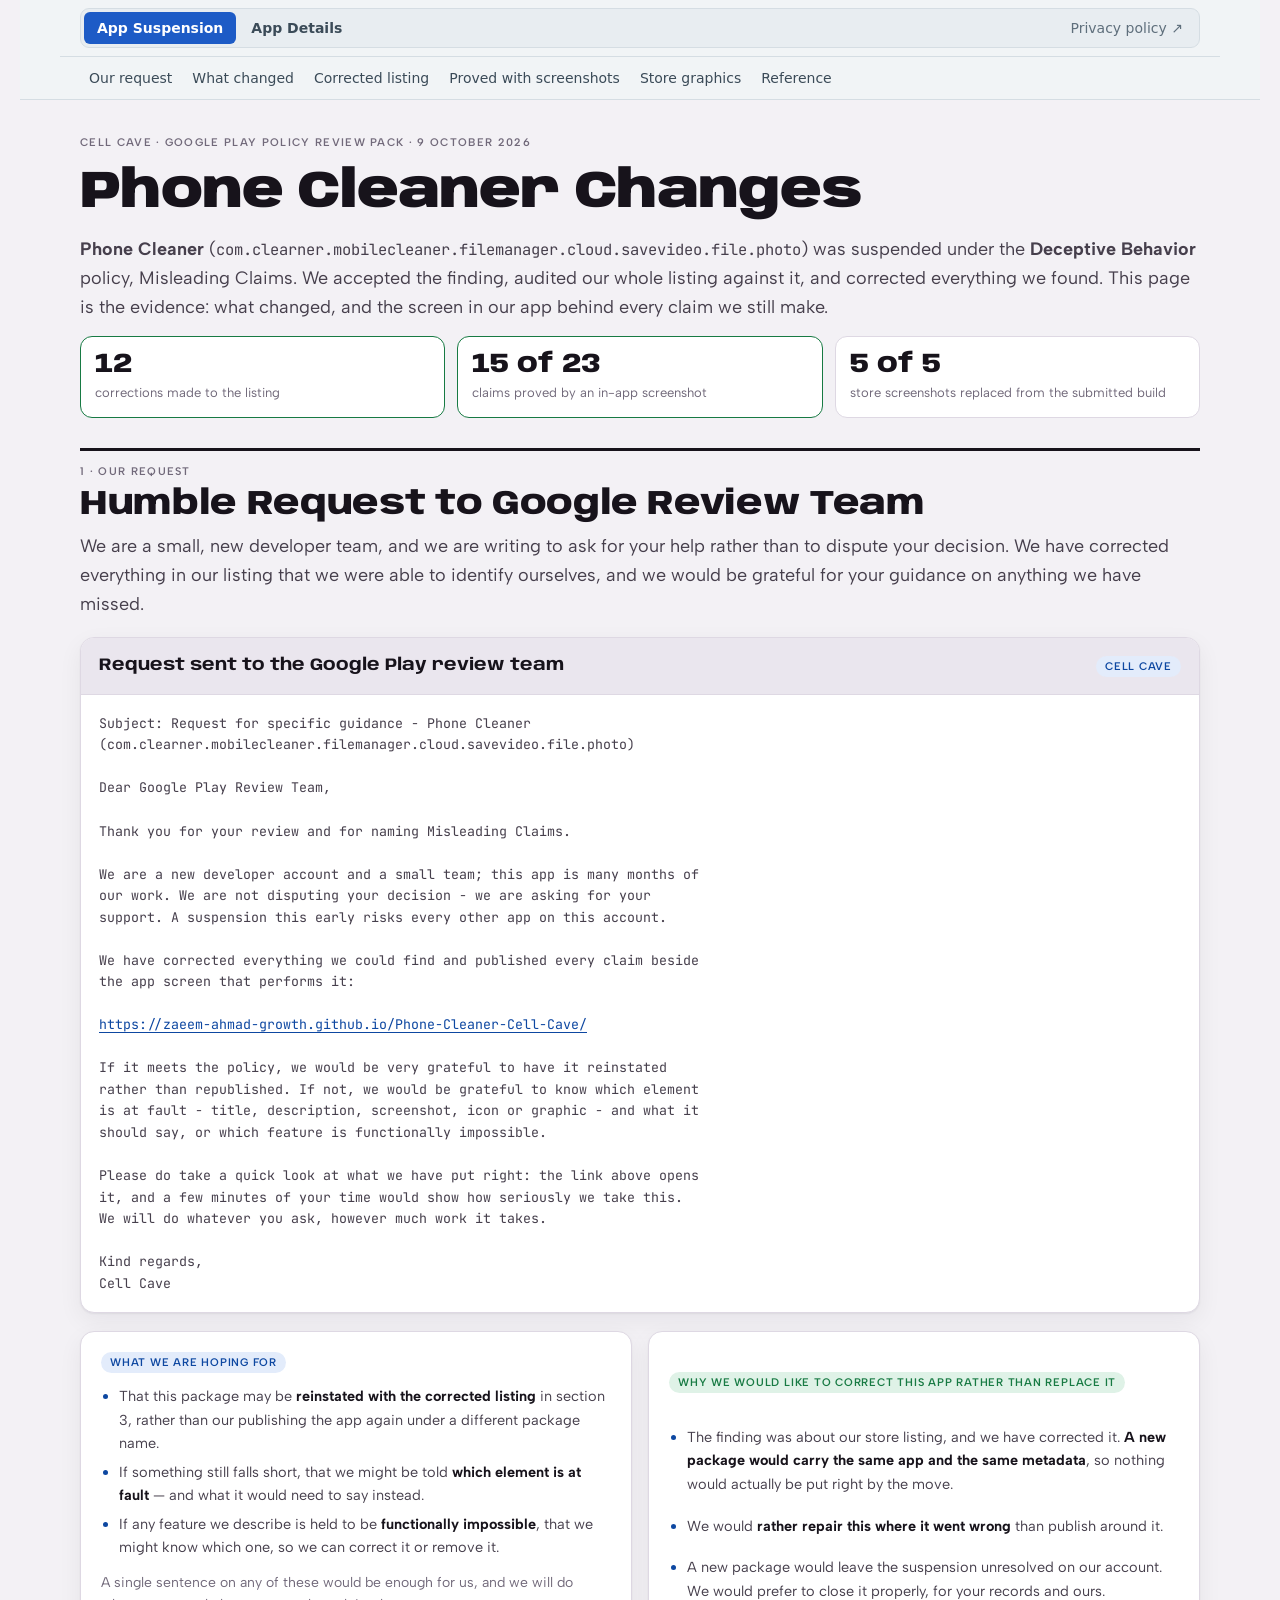
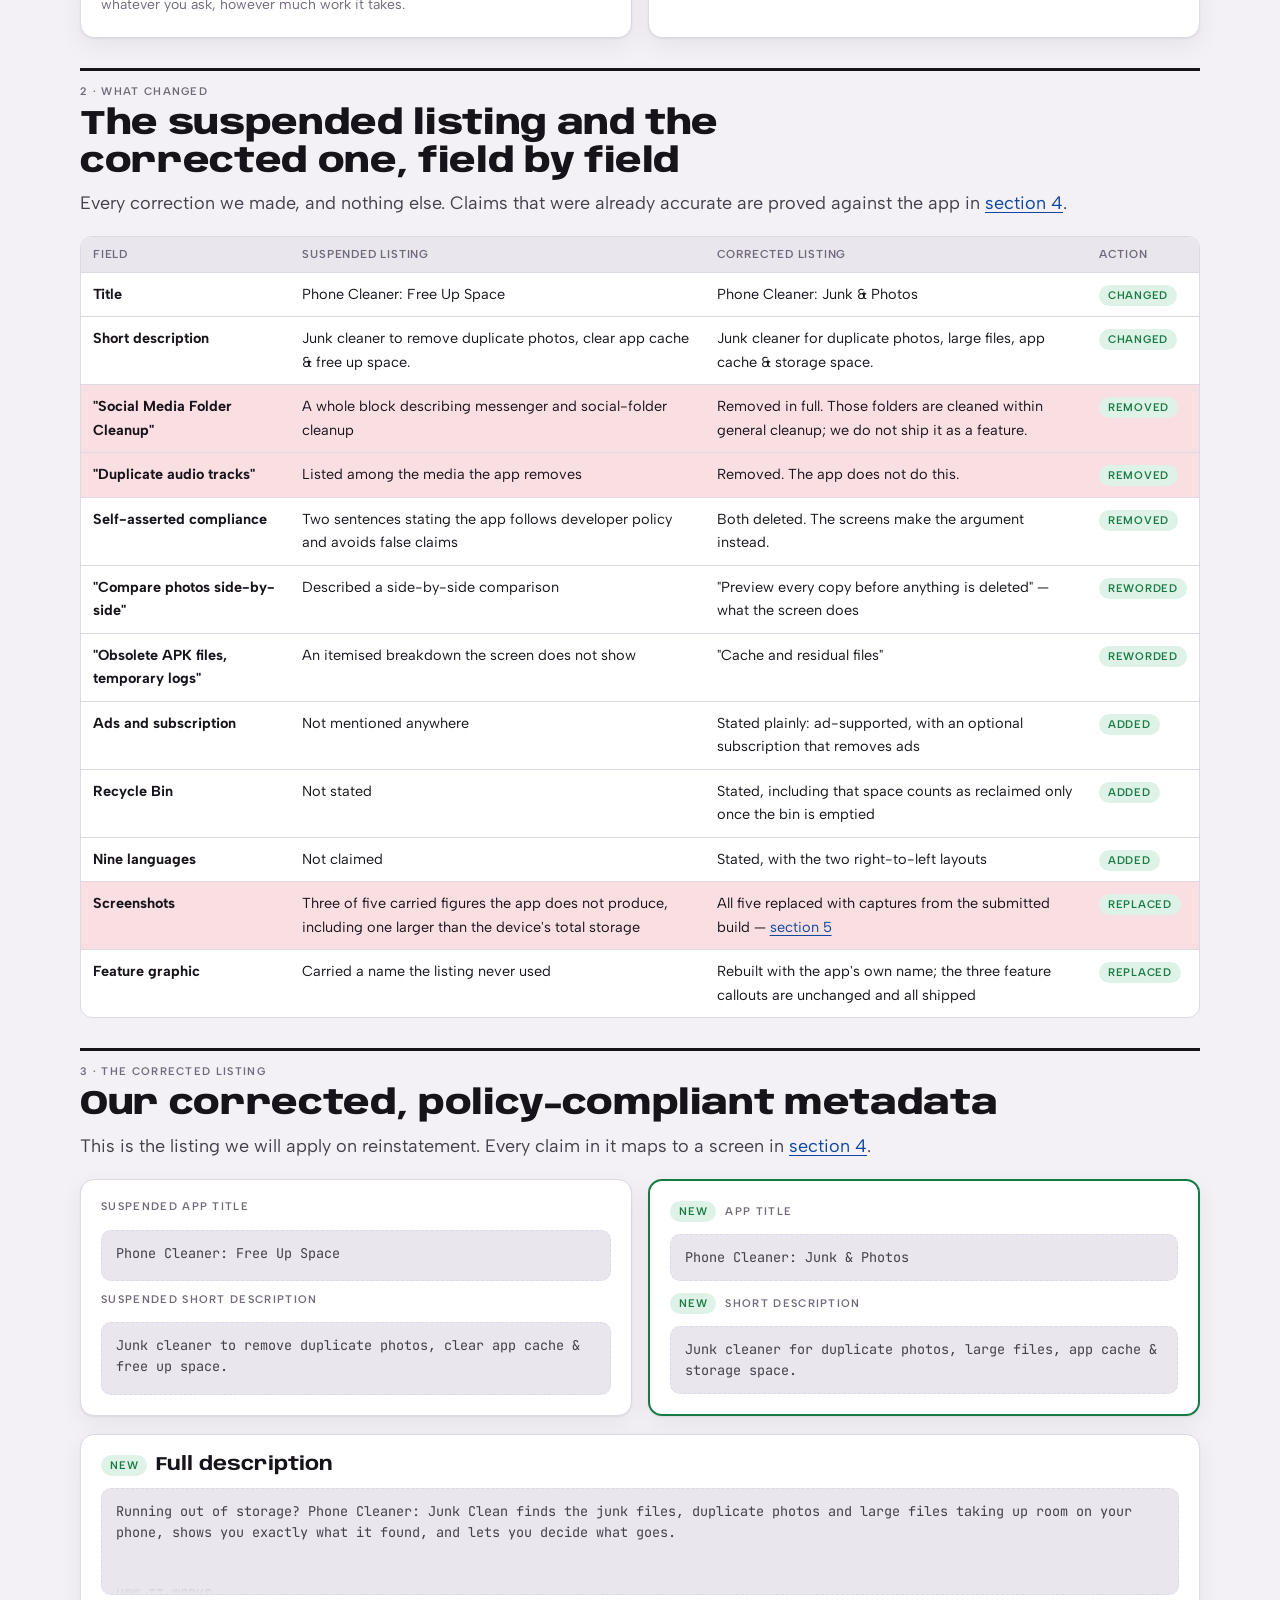
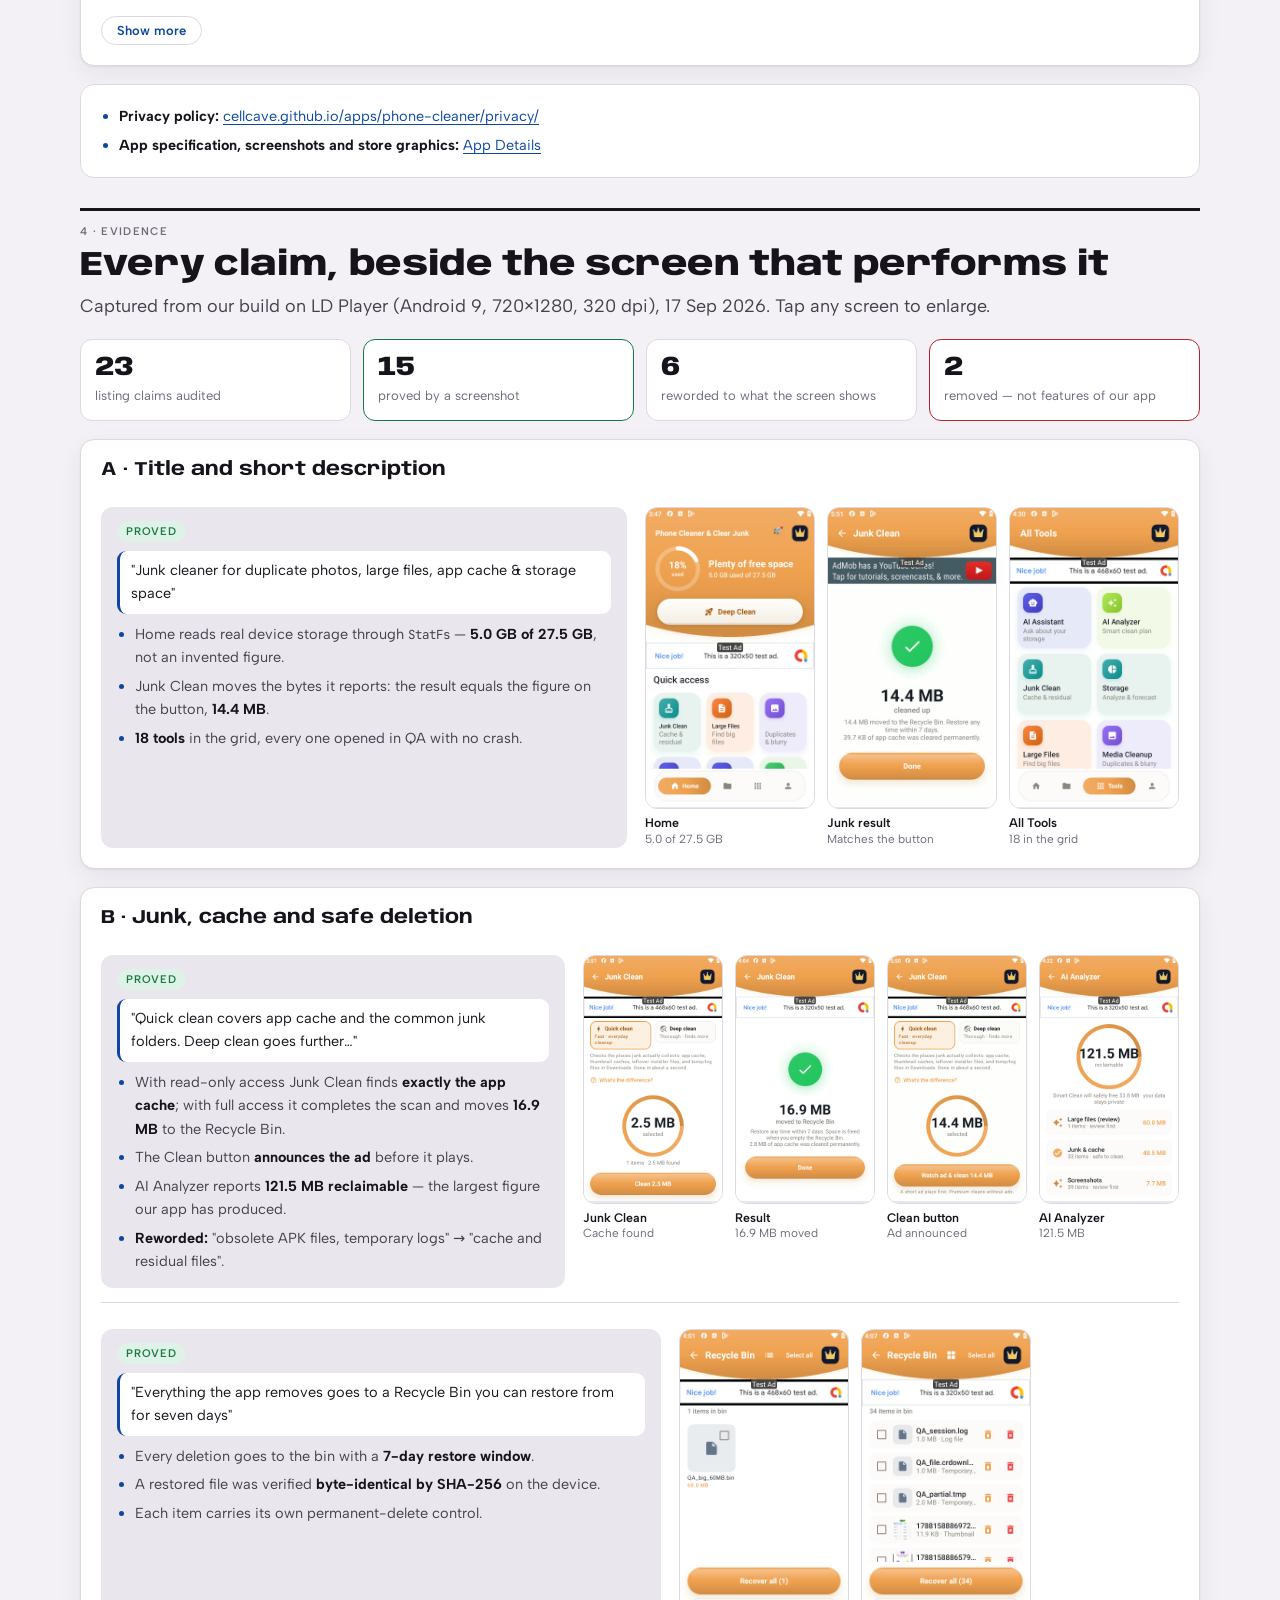
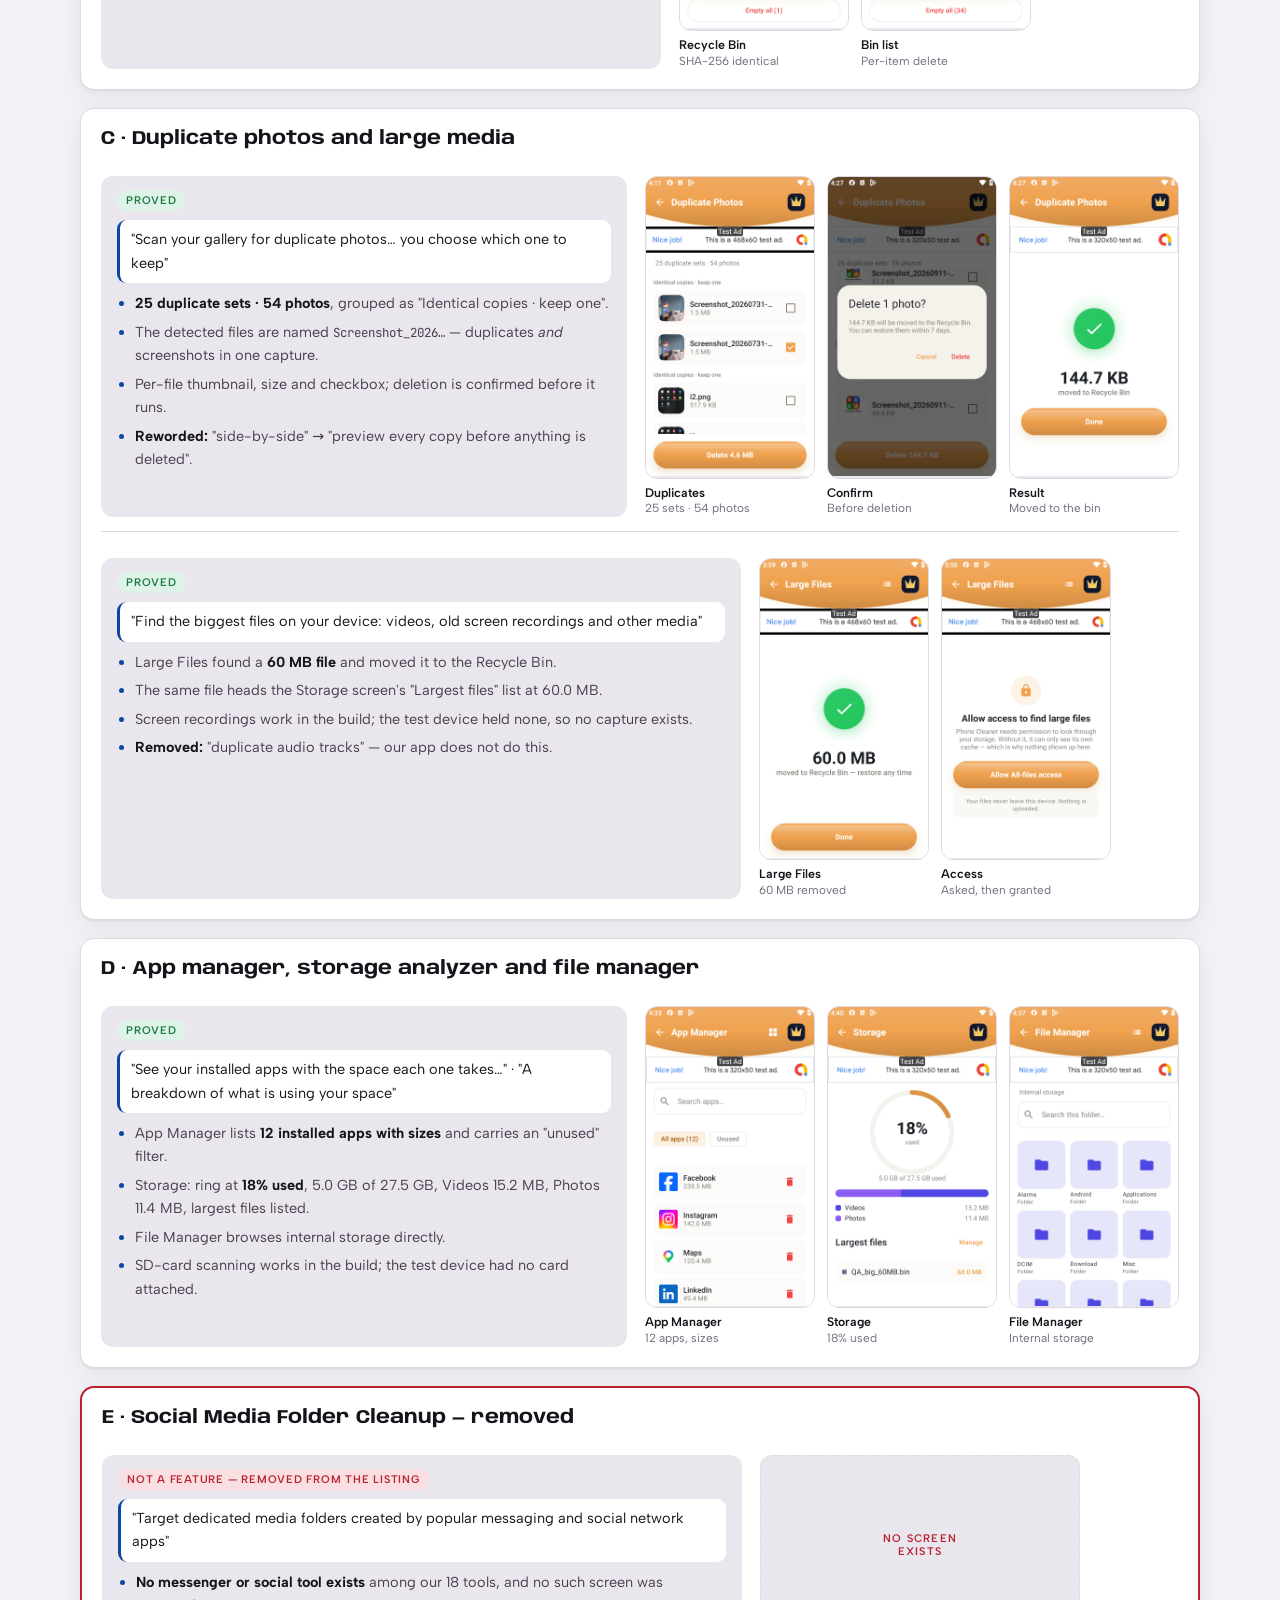
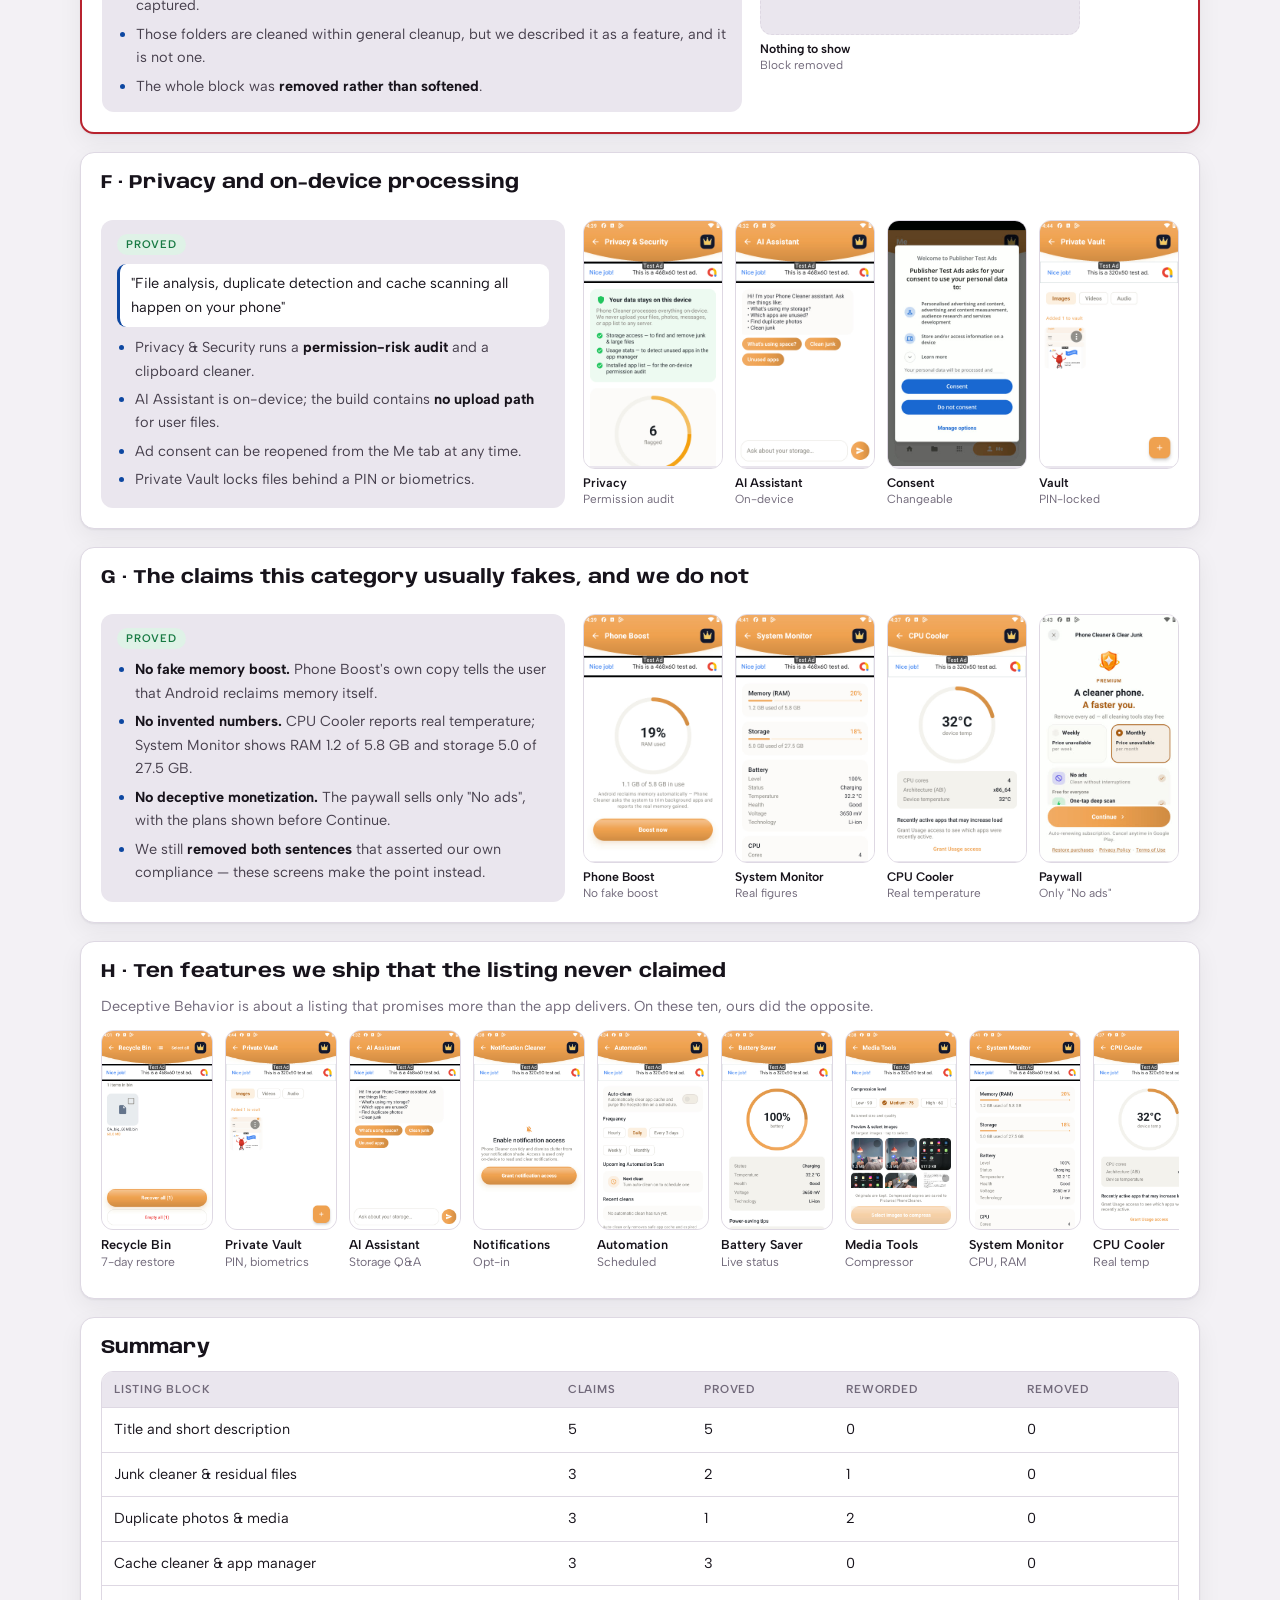
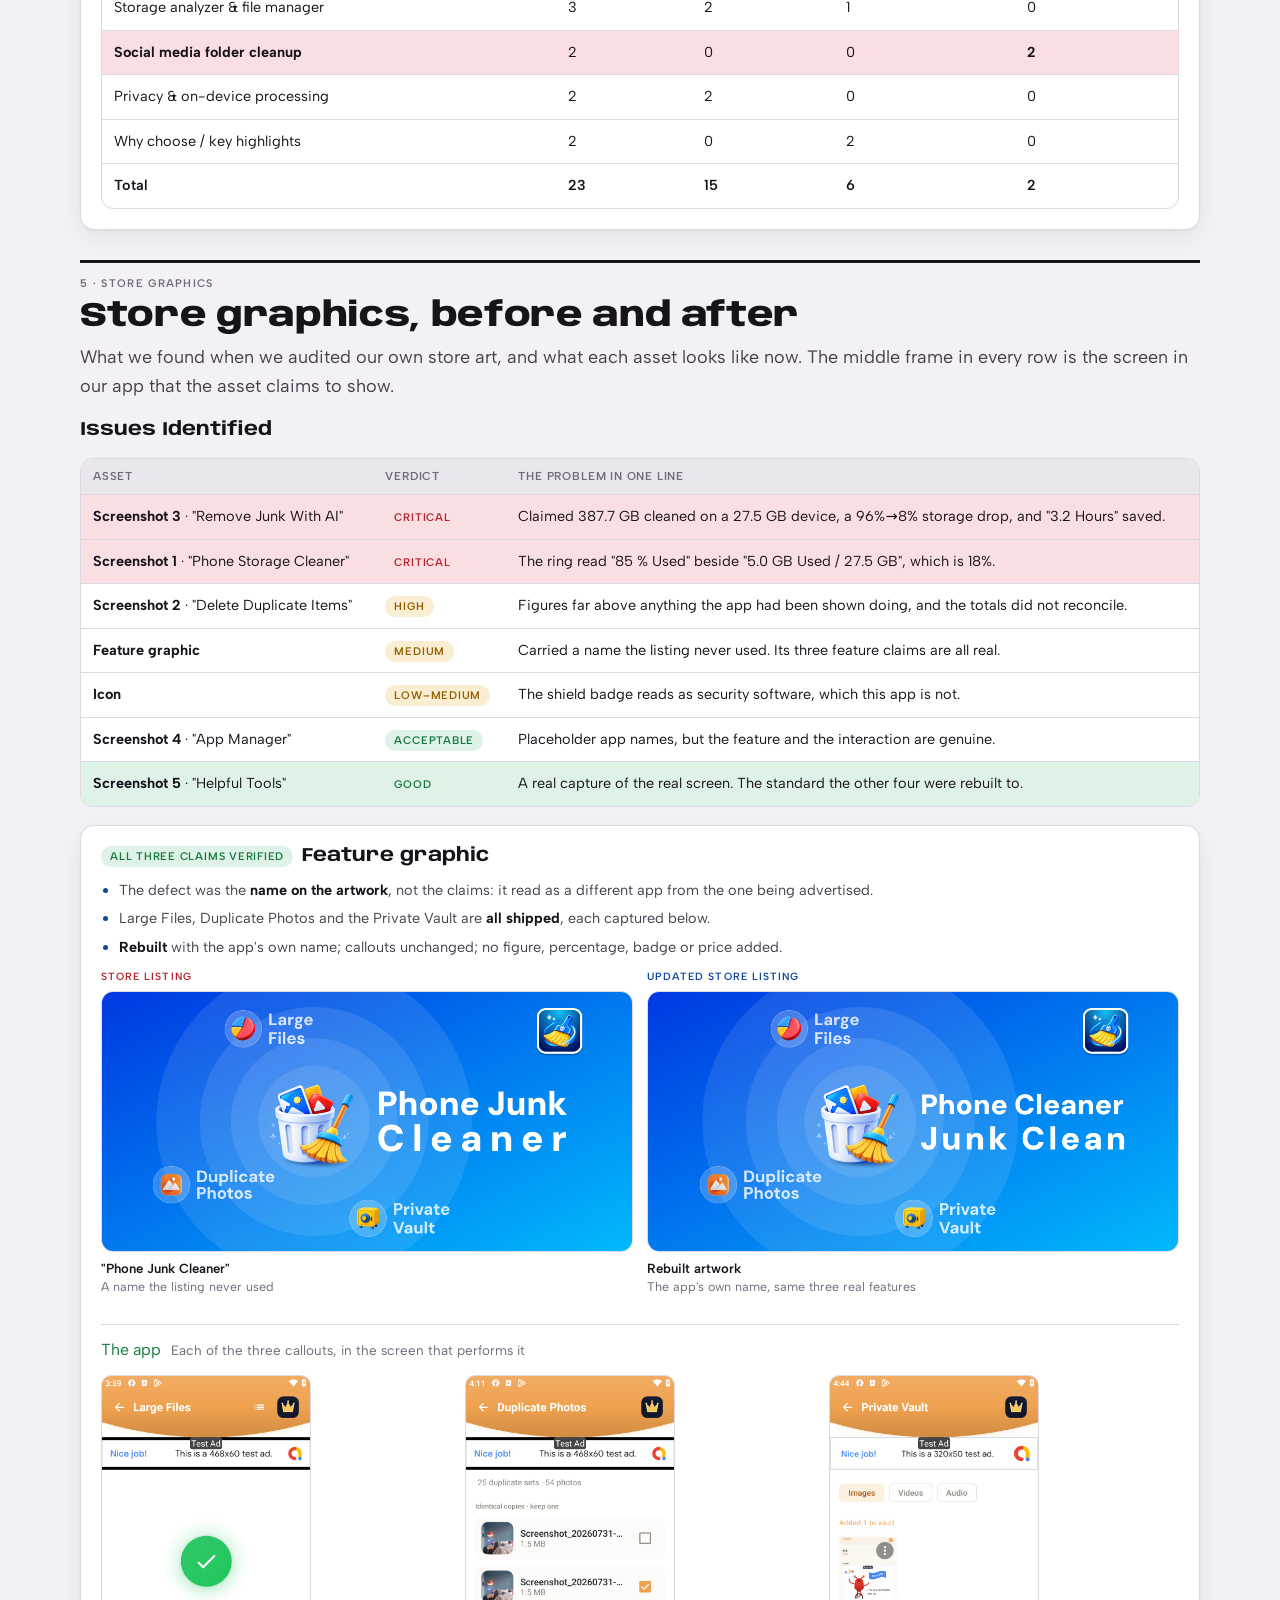
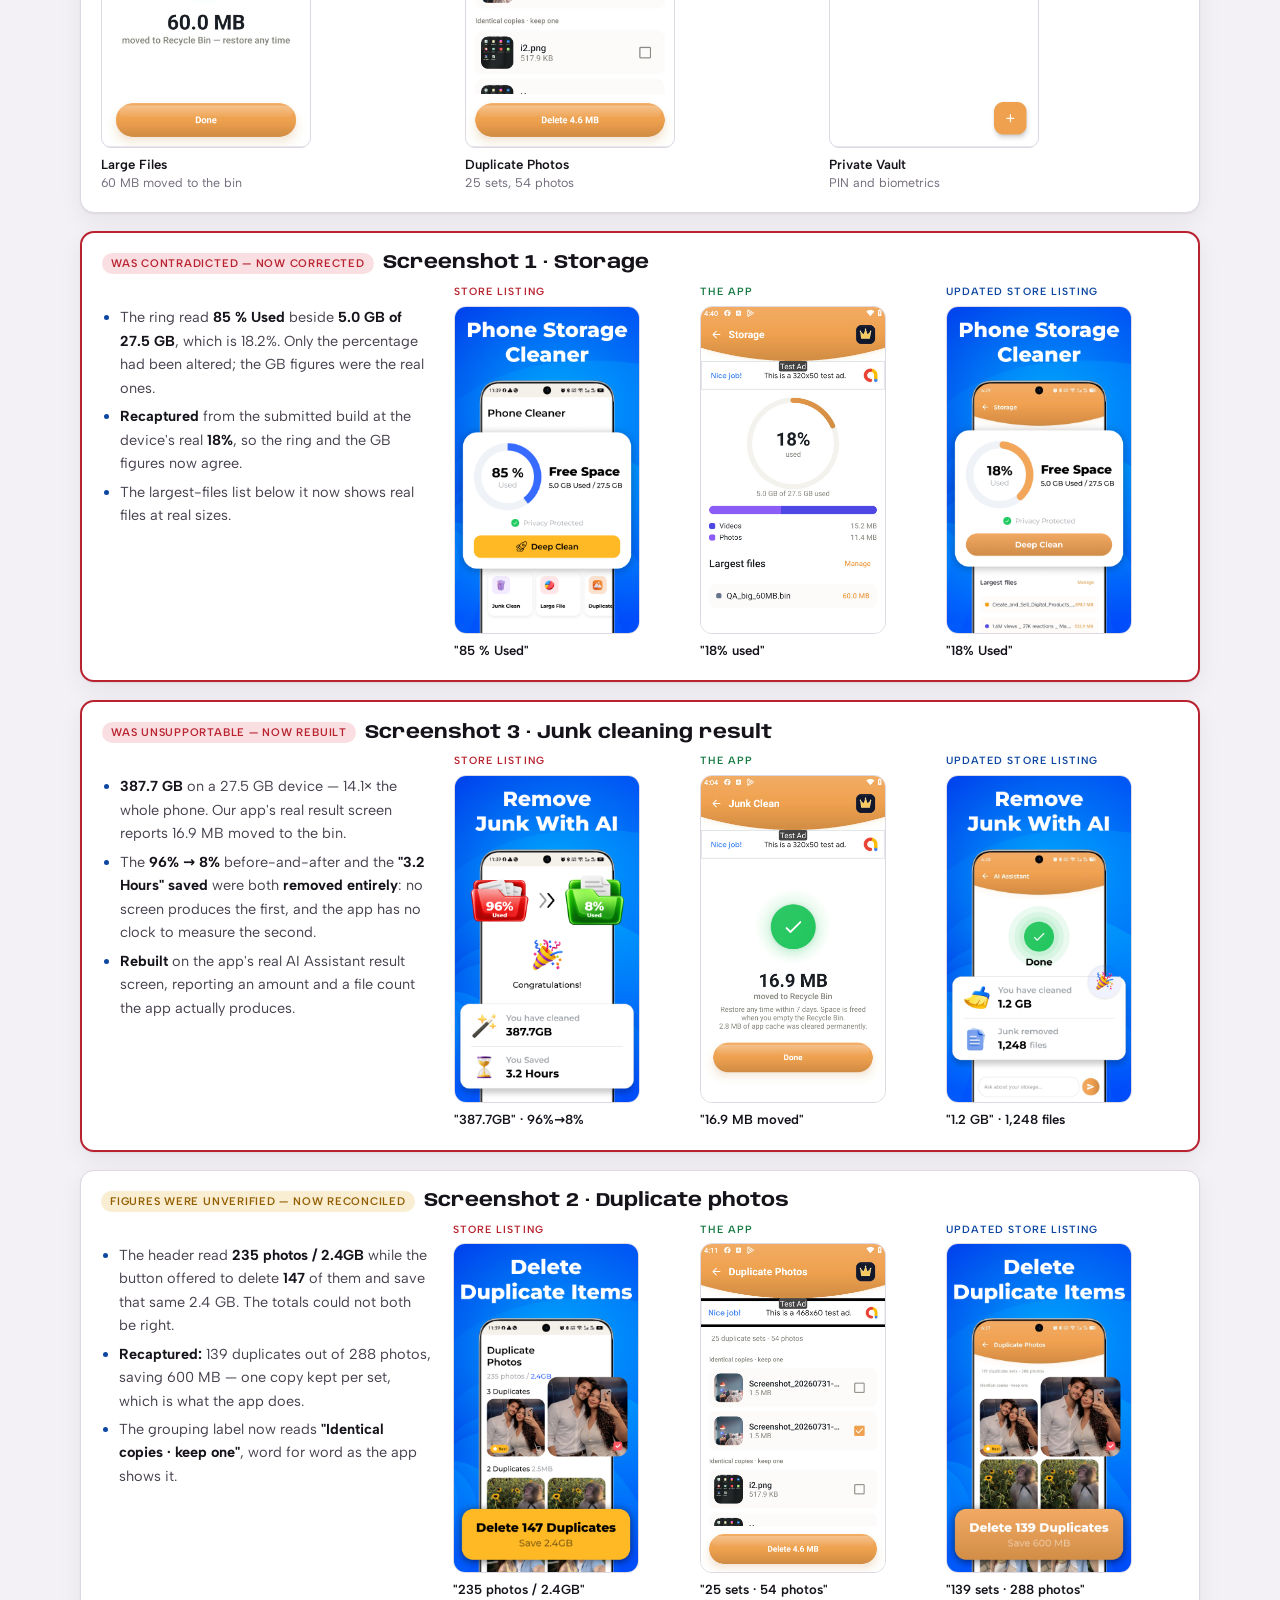
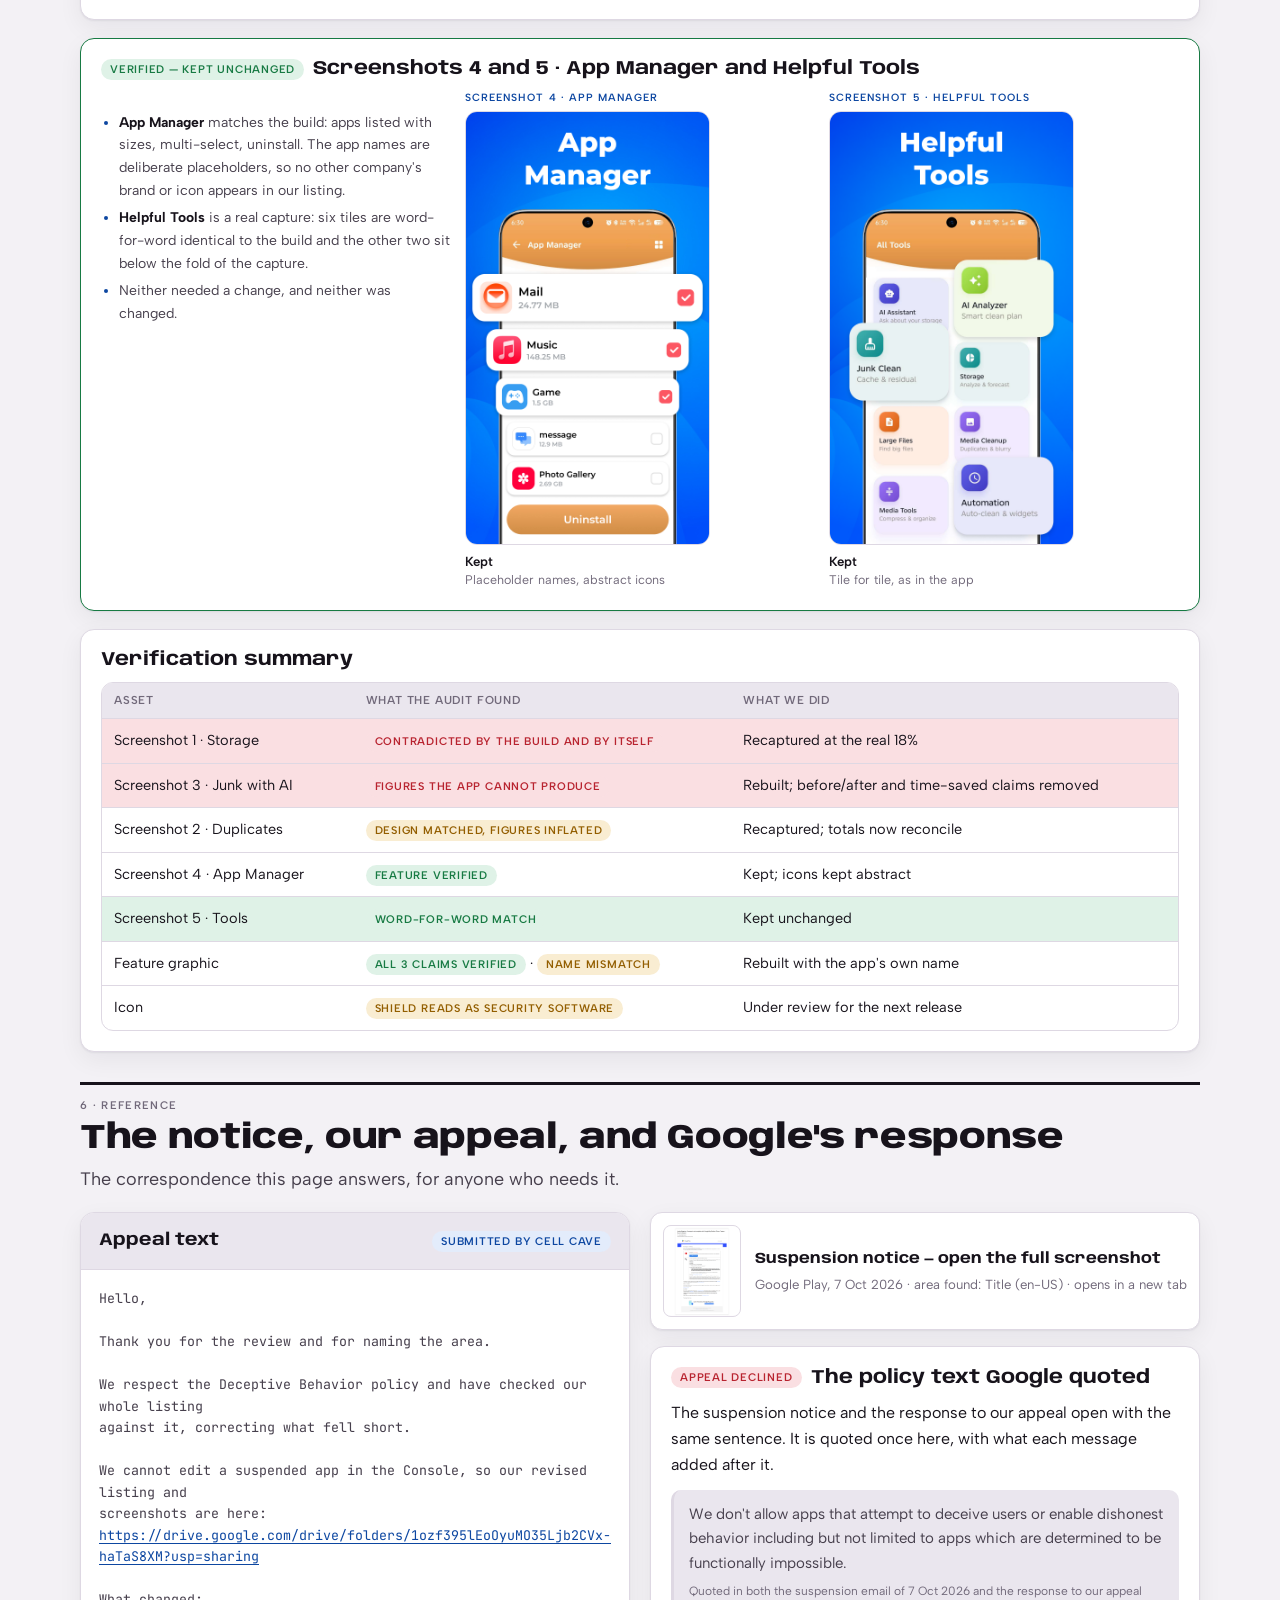
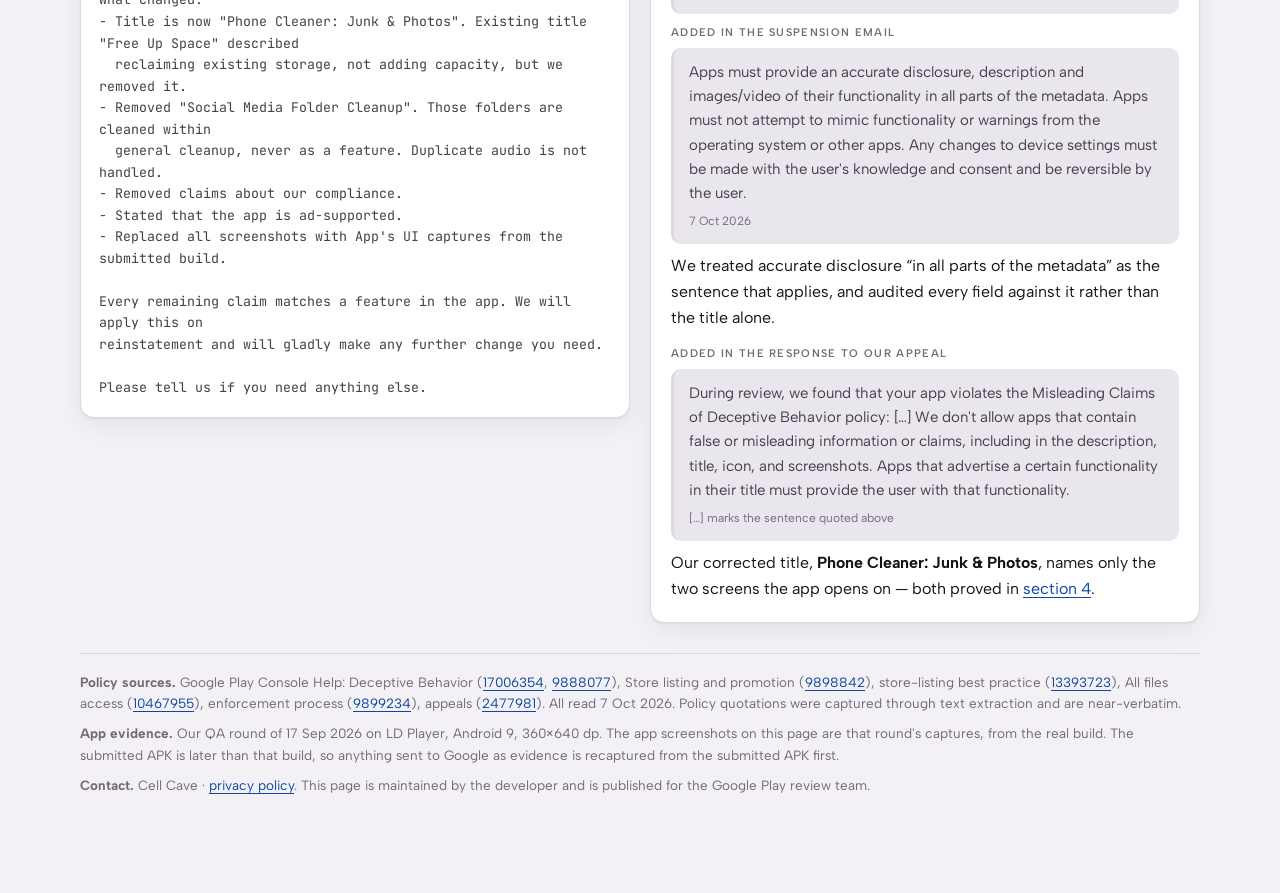
==== commit 28b44bbf: "App Suspension: panel E gets a small card, not a screenshot-shaped hole "Social Media Folder Cleanup" ====
--- a/tabs/01-app-suspension/index.html
+++ b/tabs/01-app-suspension/index.html
@@ -117,6 +117,8 @@
 .ev-shots.one figure,.ev-shots.mini figure{flex:0 0 320px;max-width:320px}
 .ev-body.sm{max-width:560px}
 .ev-body.lg{max-width:640px}
+.ev-shots.none figure{flex:0 0 320px;max-width:320px}
+.ev-shots.none .phone{aspect-ratio:16/9;border-style:dashed;cursor:default}
 .ev .phone{aspect-ratio:9/16}
 .ev .phone img{object-fit:contain;object-position:top;background:var(--sunk)}
 .ev figcaption{font-size:11.8px;line-height:1.35}
@@ -559,7 +561,7 @@
           <li>The whole block was <b>removed rather than softened</b>.</li>
         </ul>
       </div>
-      <div class="ev-shots one mini">
+      <div class="ev-shots none">
         <figure><div class="phone" style="display:grid;place-items:center;cursor:default;text-align:center;padding:8px"><span class="label" style="color:var(--fail)">No screen<br>exists</span></div><figcaption><b>Nothing to show</b>Block removed</figcaption></figure>
       </div>
     </div>
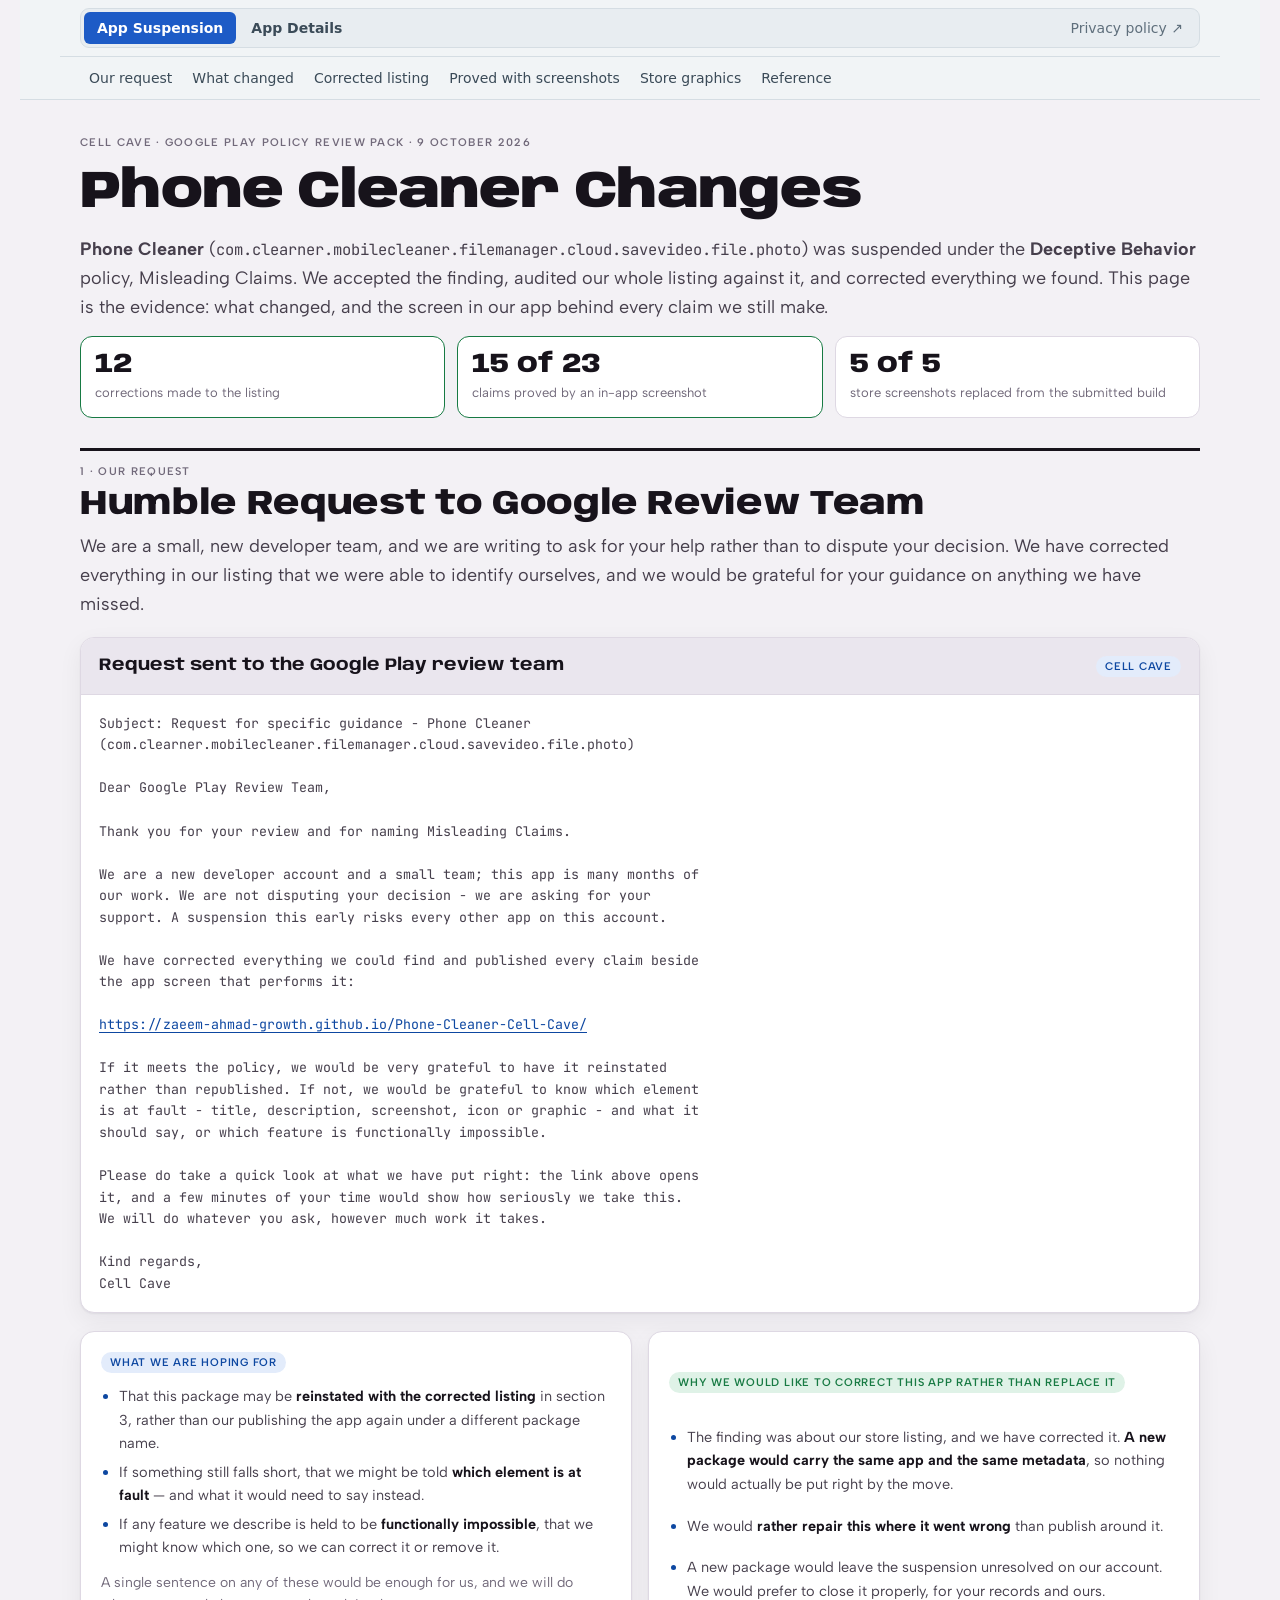
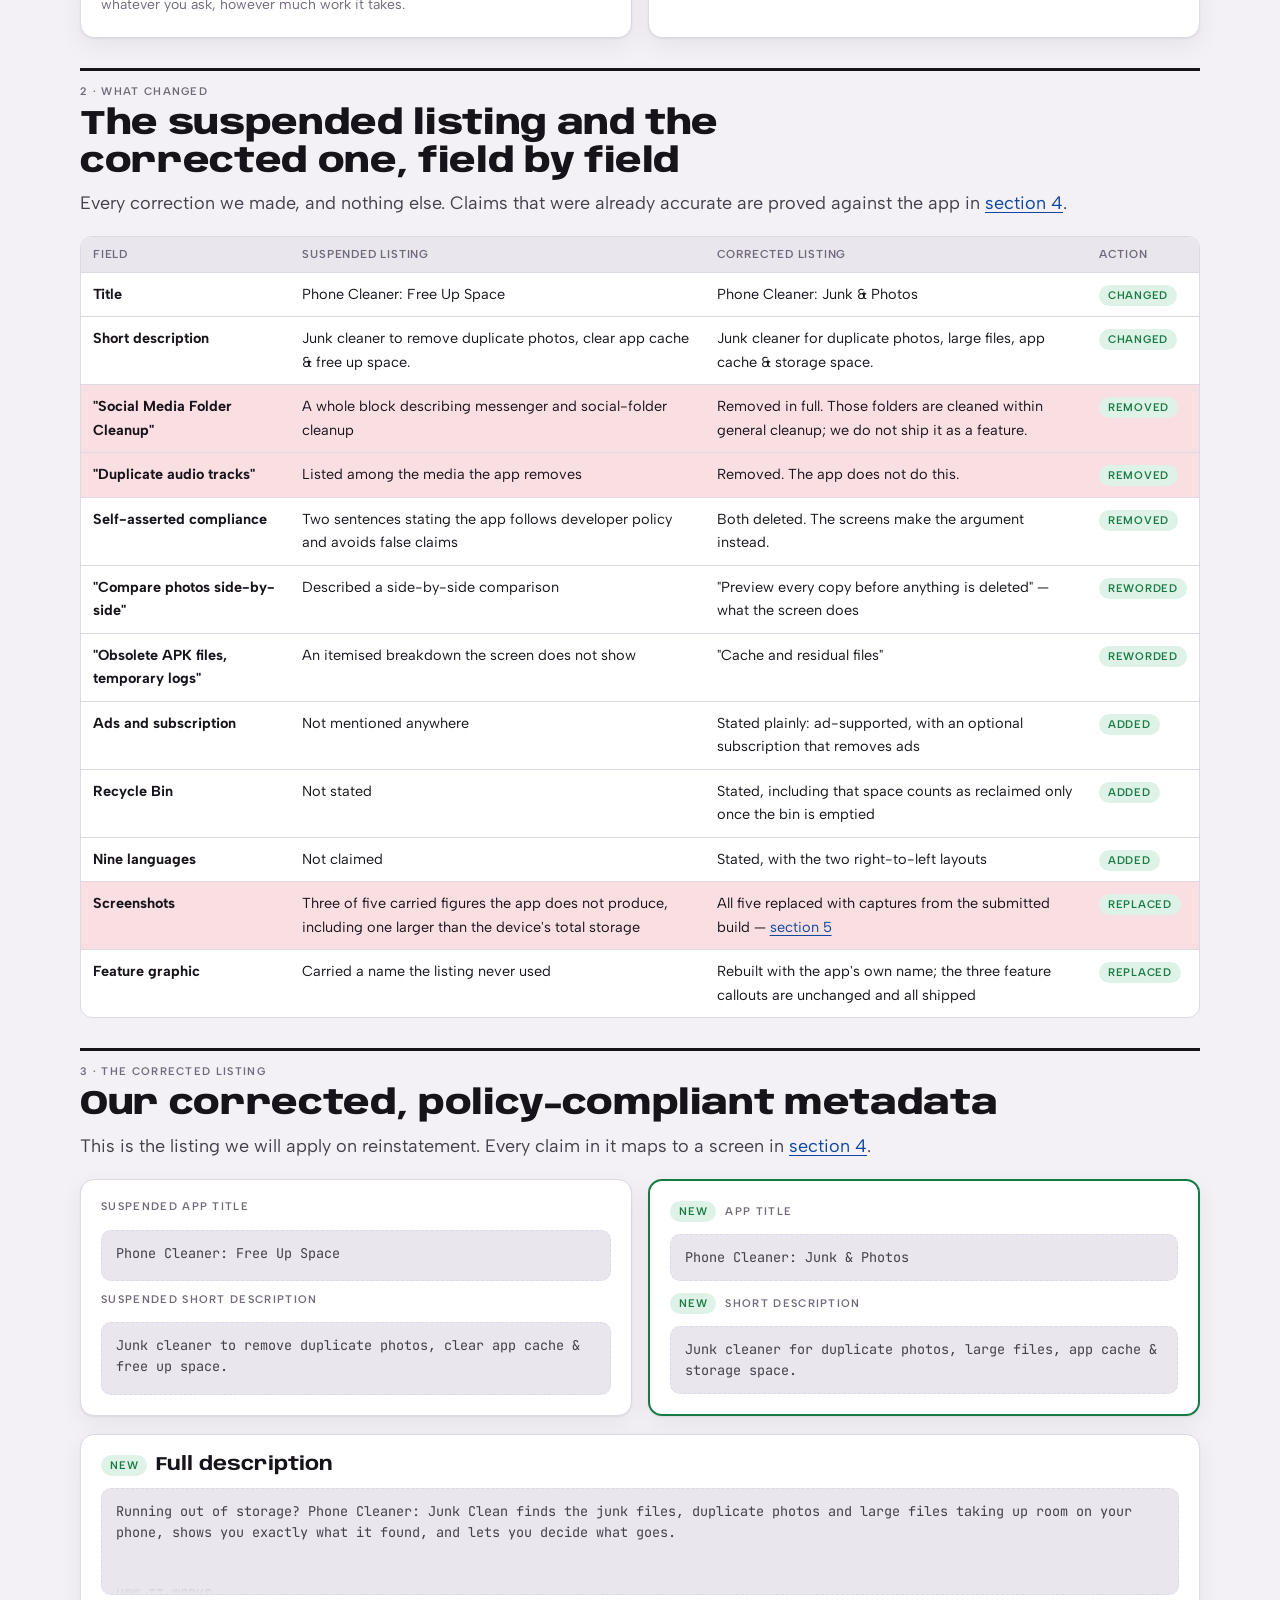
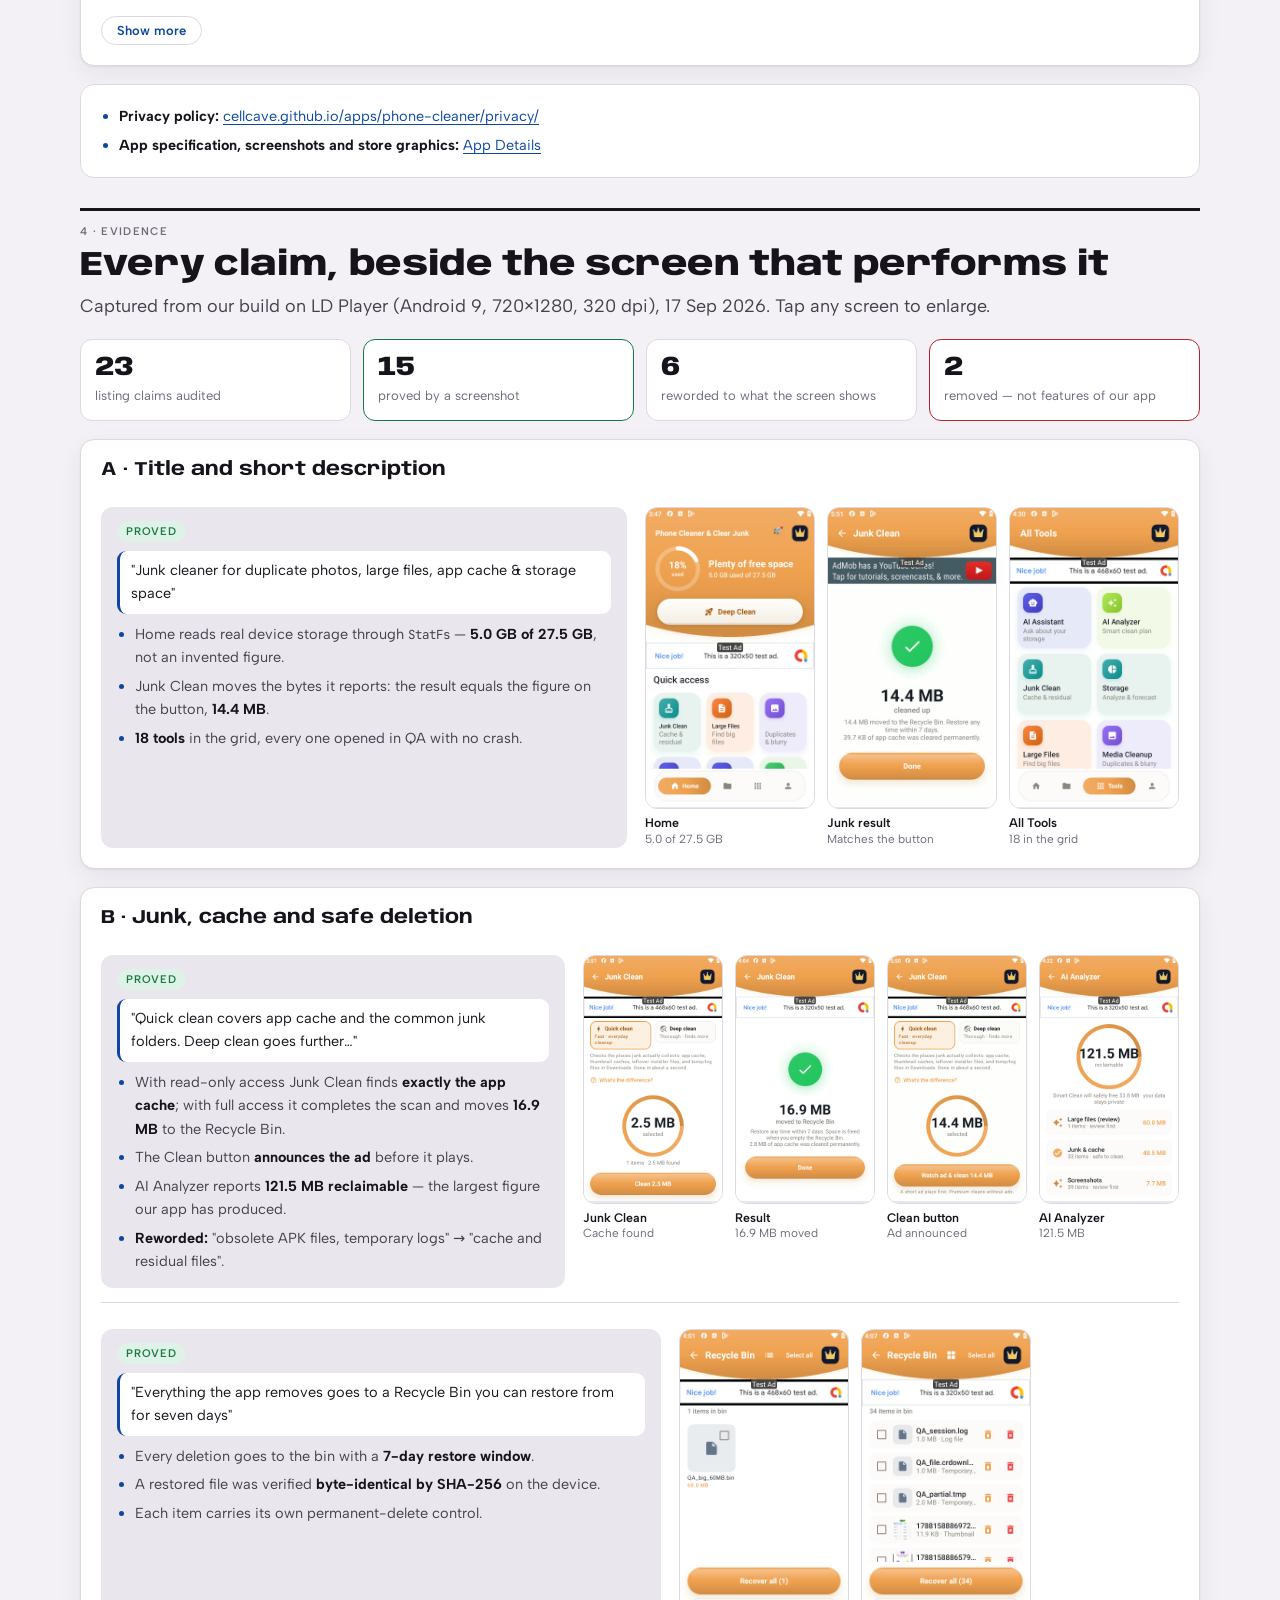
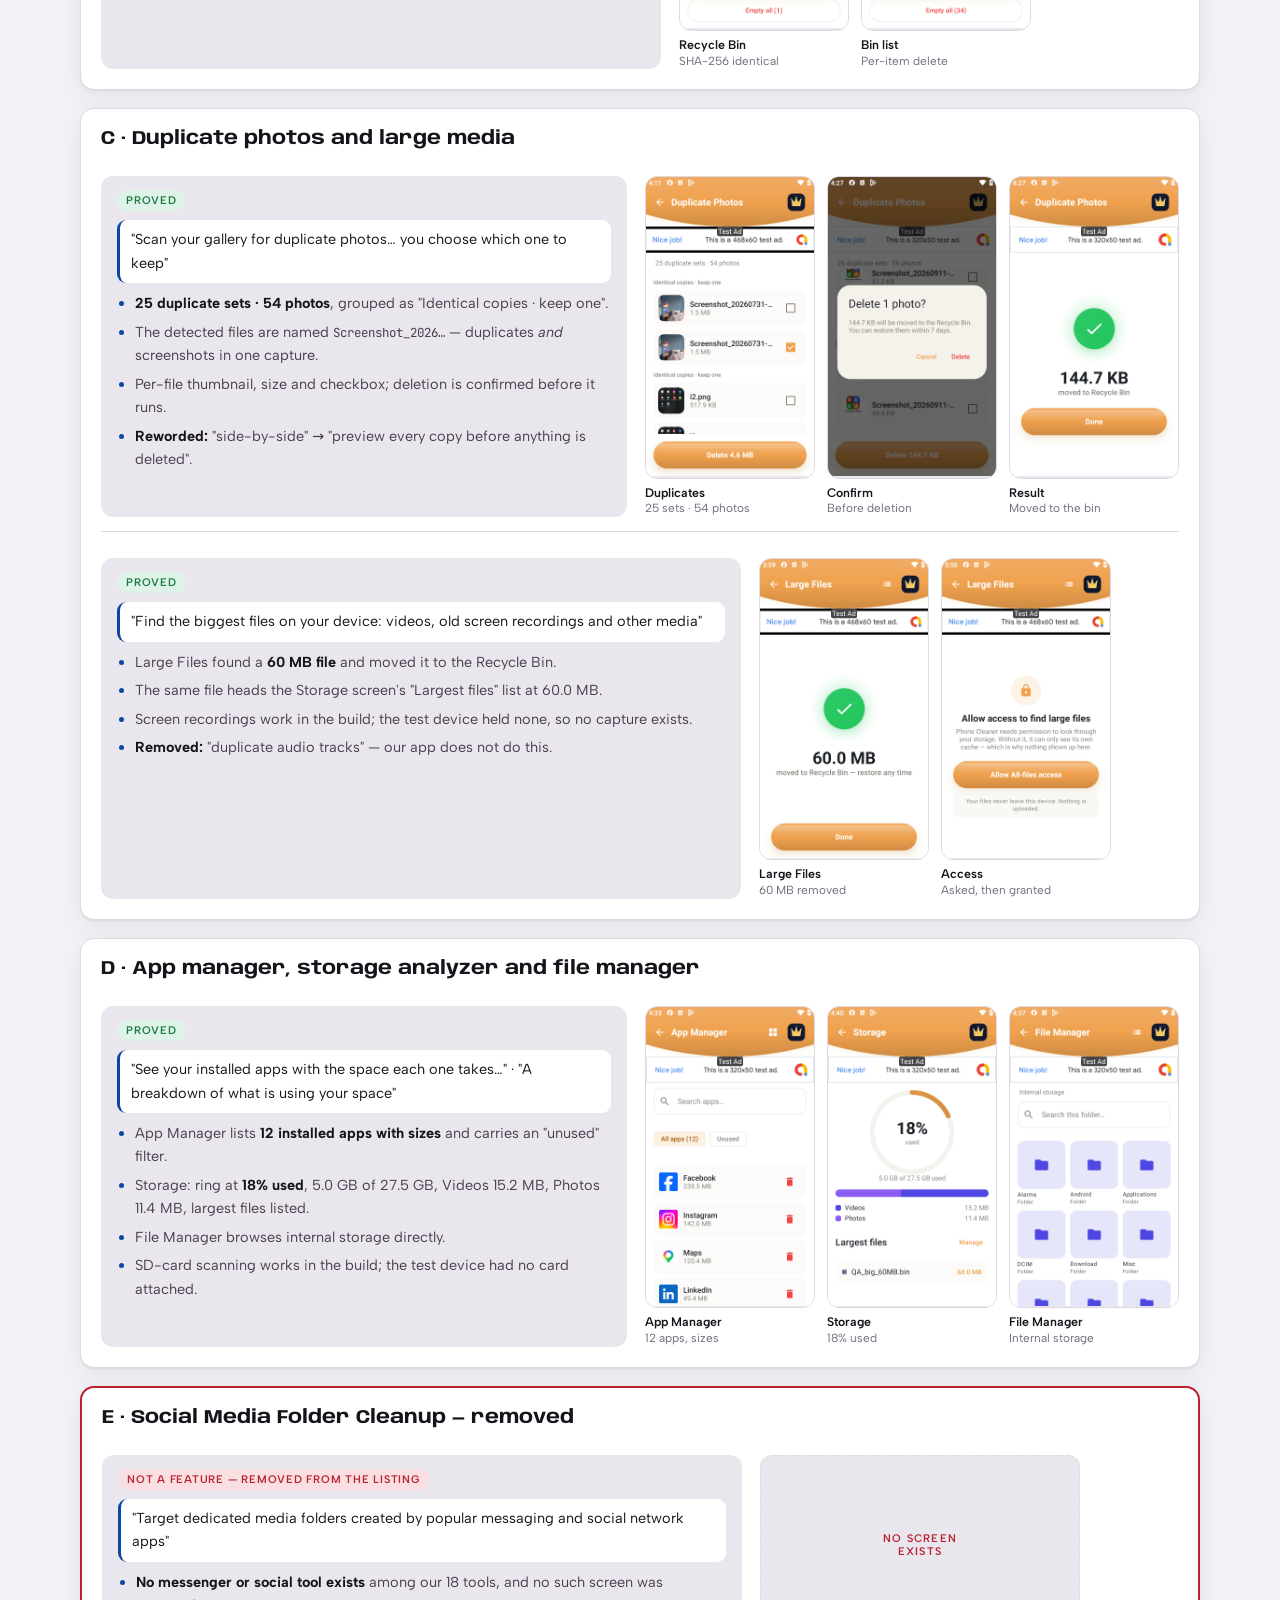
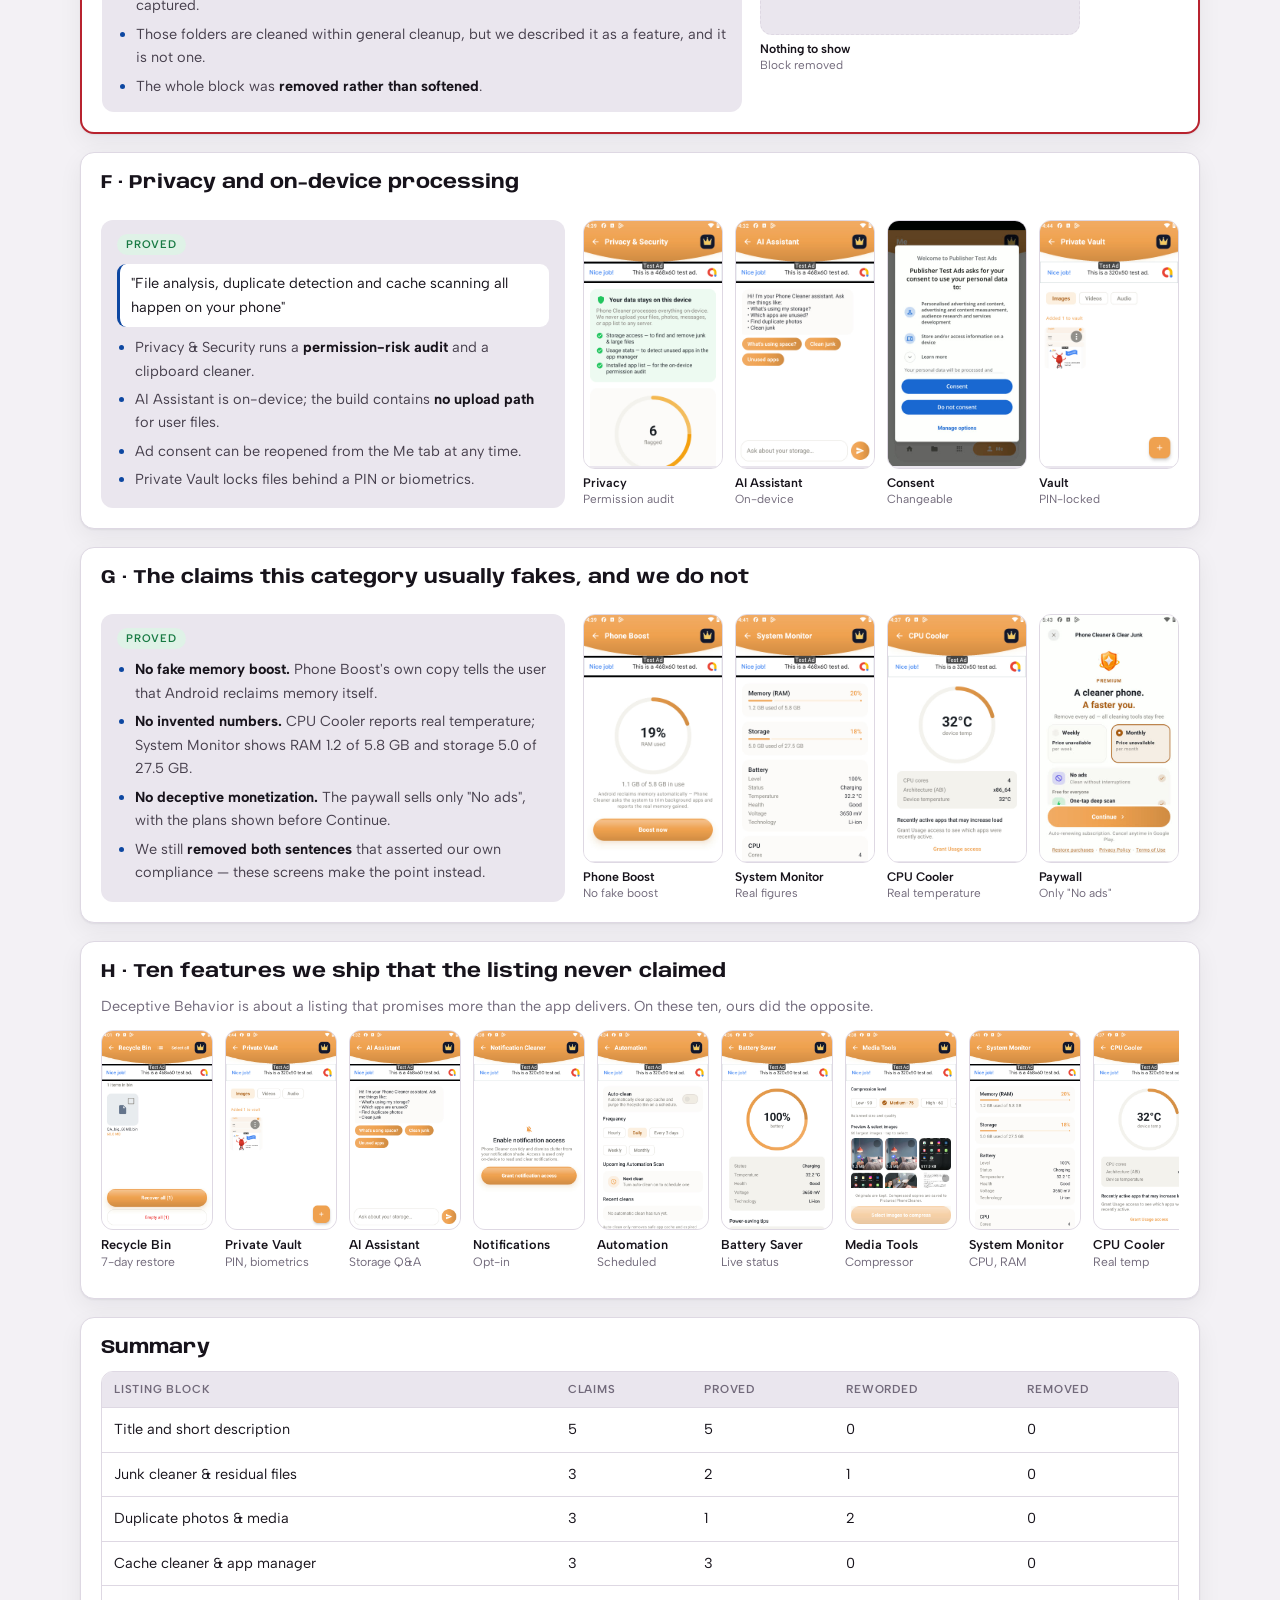
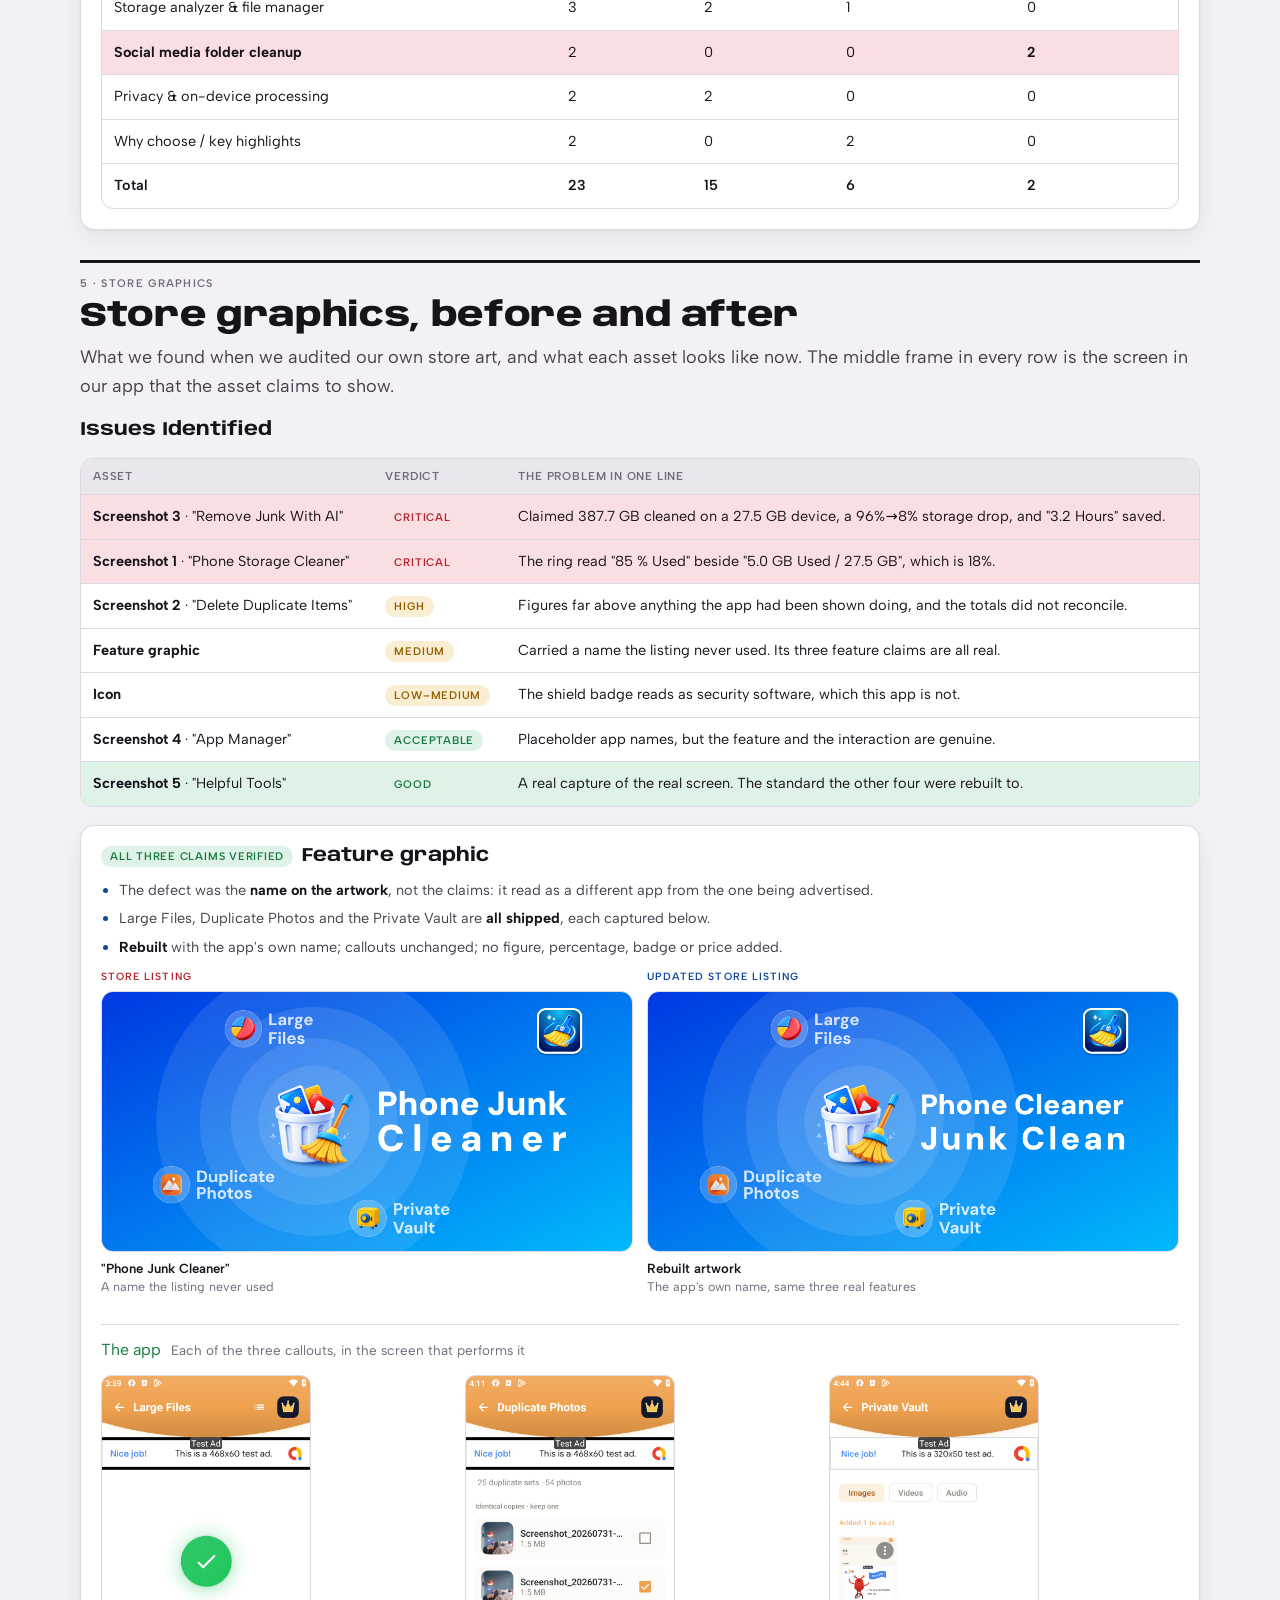
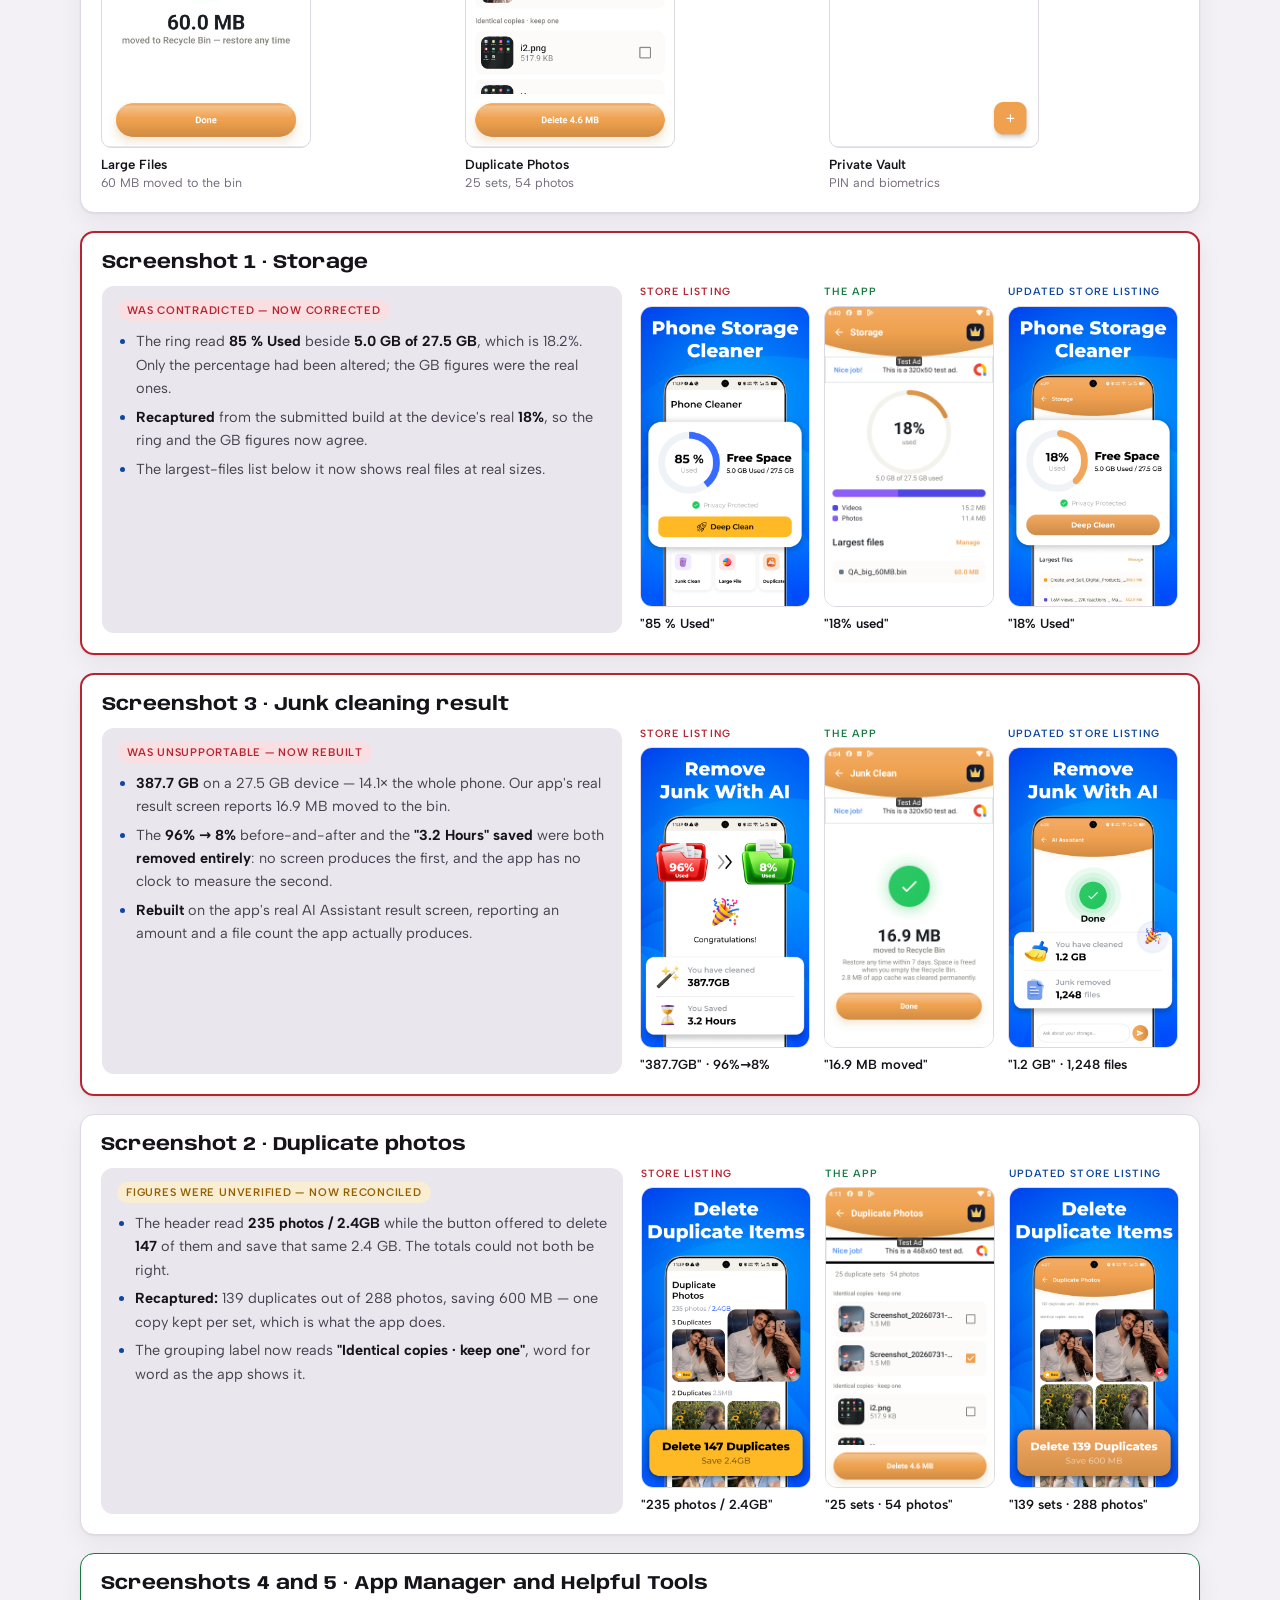
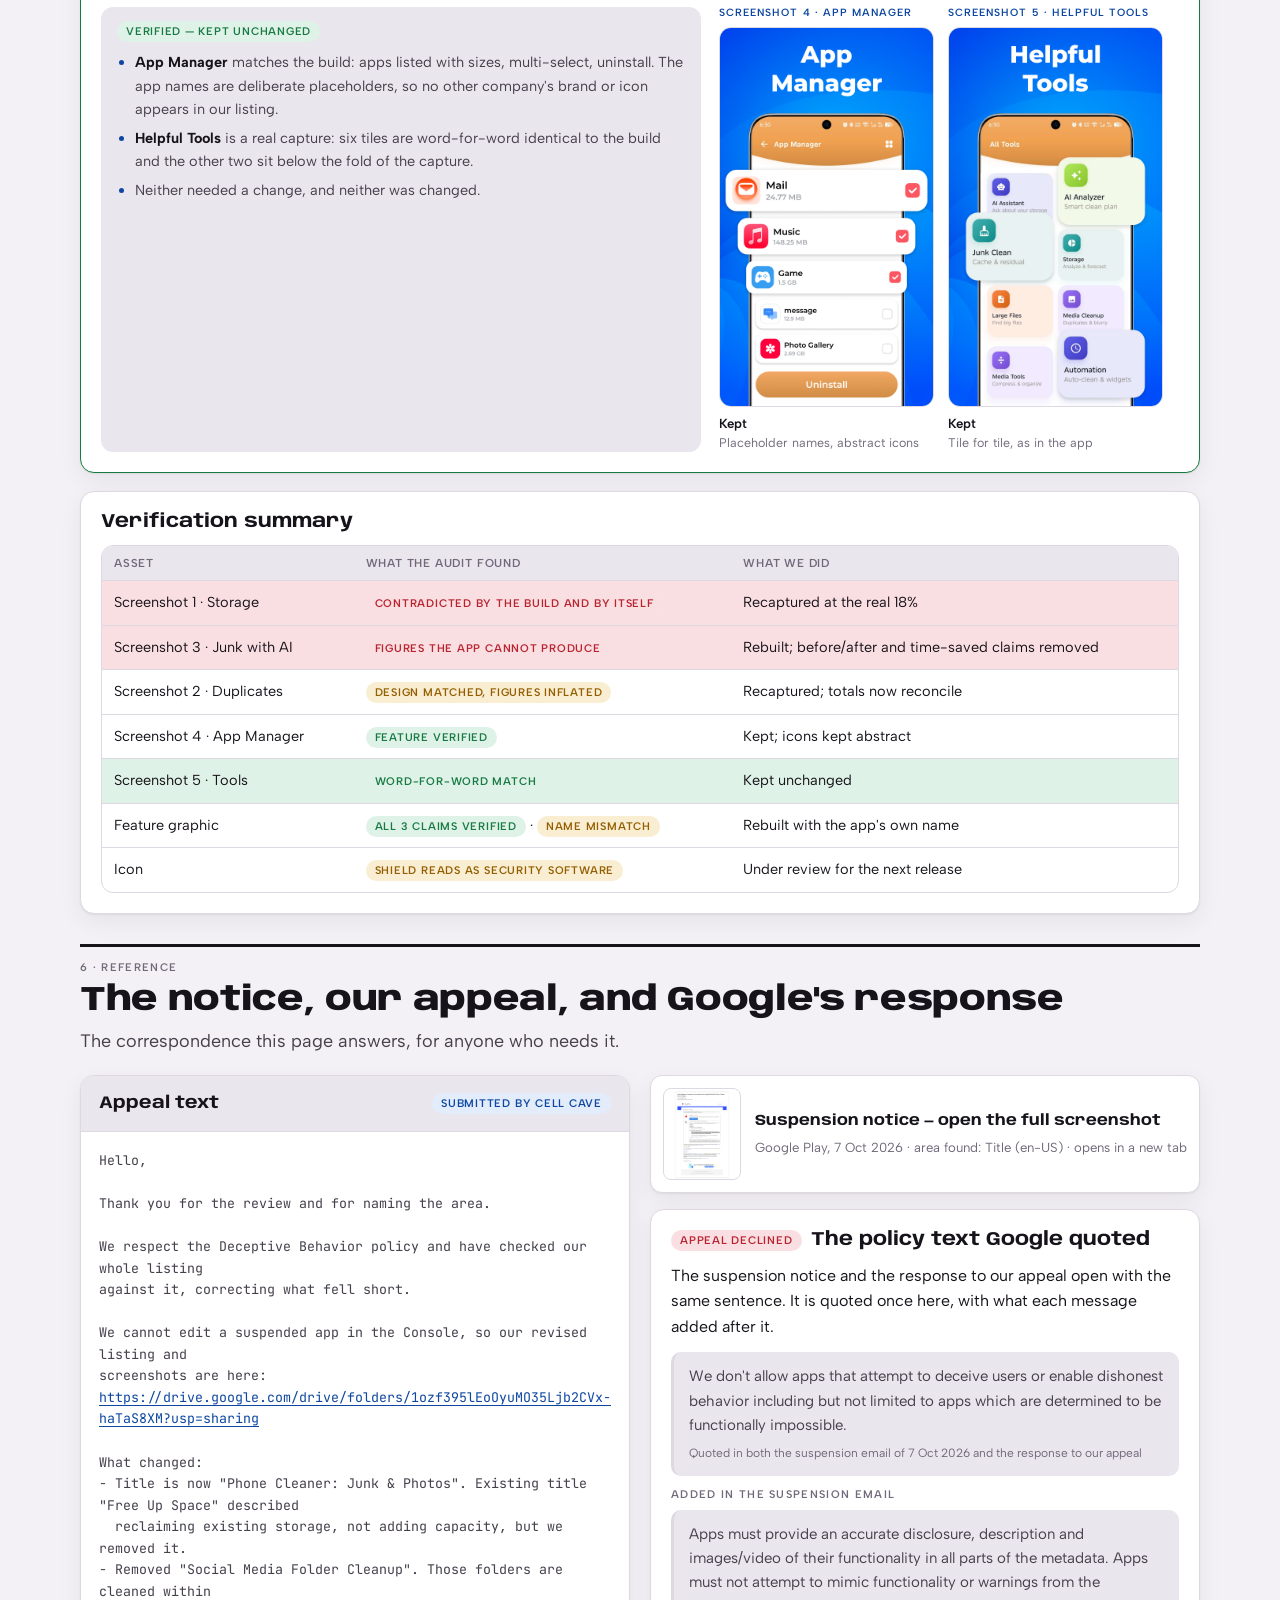
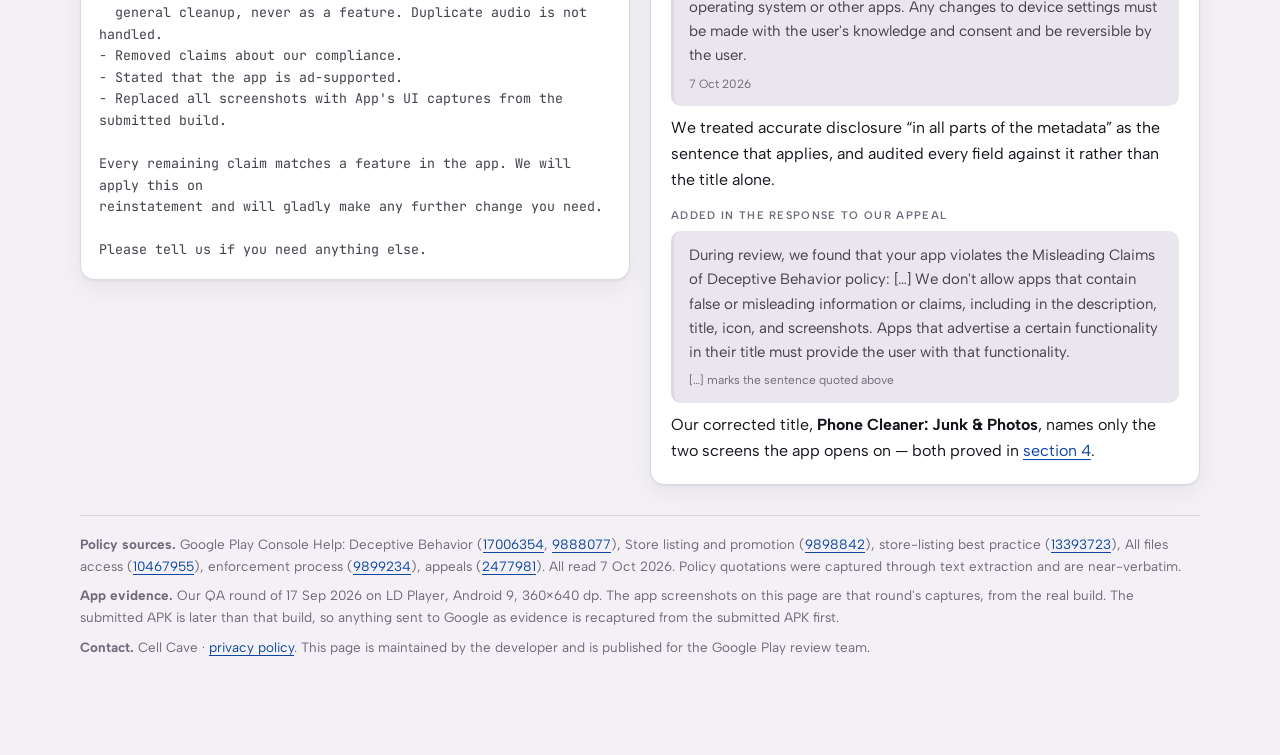
==== commit 7add811f: "App Suspension: store-graphics panels get the same boxed text row Screenshot 1 onwards had its bulle" ====
--- a/tabs/01-app-suspension/index.html
+++ b/tabs/01-app-suspension/index.html
@@ -190,12 +190,12 @@
 .three-up figcaption b{display:block;color:var(--ink);font-size:13.2px;font-weight:600}
 .three-up.two{grid-template-columns:repeat(2,minmax(0,1fr))}
 .three-up.full .asset{width:100%}
-.three-up.s45 .asset{width:70%}
-.three-up.s45 .ev-list{align-self:start;font-size:14px;padding-top:20px}
-.gfx-row{display:grid;grid-template-columns:minmax(240px,330px) minmax(0,1fr);gap:22px;align-items:start}
+.gfx-row{display:flex;flex-wrap:wrap;gap:18px;align-items:stretch}
 .gfx-row>*{min-width:0}
-.gfx-row .three-up .asset{width:80%}
-.gfx-row .ev-list{padding-top:20px}
+.gfx-row .ev-body{flex:1 1 320px;max-width:600px}
+.gfx-row .three-up{flex:0 0 auto;grid-template-columns:repeat(3,170px);gap:14px}
+.gfx-row .three-up.two{grid-template-columns:repeat(2,215px)}
+.gfx-row .three-up .asset{width:100%}
 .desc-clamp{max-height:calc(6.2em + 24px);overflow:hidden;position:relative}
 .desc-clamp::after{content:"";position:absolute;left:0;right:0;bottom:0;height:2.6em;background:linear-gradient(to bottom,rgba(0,0,0,0),var(--sunk))}
 .more-btn{justify-self:start;align-self:start;width:max-content;margin-top:9px;border:1px solid var(--line);background:var(--card);color:var(--accent);font:600 13px/1 var(--body);padding:7px 15px;border-radius:999px;cursor:pointer}
@@ -203,7 +203,7 @@
 .row-head{display:flex;flex-wrap:wrap;gap:10px;align-items:baseline;margin-top:16px;padding-top:12px;border-top:1px solid var(--line)}
 .row-head>span:last-child{font-size:13.5px;color:var(--muted)}
 @media (max-width:700px){.three-up,.three-up.two{grid-template-columns:1fr}}
-@media (max-width:820px){.gfx-row{grid-template-columns:1fr}}
+@media (max-width:820px){.gfx-row .three-up{grid-template-columns:repeat(3,minmax(0,1fr))}.gfx-row .three-up.two{grid-template-columns:repeat(2,minmax(0,1fr))}.gfx-row .ev-body{max-width:none}}
 @media print{.desc-clamp{max-height:none!important;overflow:visible}.desc-clamp::after{display:none}.more-btn{display:none}}
 </style>
 </head>
@@ -694,66 +694,80 @@
 
   <!-- V1 -->
   <div class="panel" style="border-color:var(--fail);border-width:2px">
-    <div class="ev-head"><span class="pill bad">Was contradicted &mdash; now corrected</span><h3>Screenshot 1 &middot; Storage</h3></div>
+    <h3>Screenshot 1 &middot; Storage</h3>
     <div class="gfx-row">
+      <div class="ev-body">
+        <div class="ev-head"><span class="pill bad">Was contradicted &mdash; now corrected</span></div>
     <ul class="ev-list">
       <li>The ring read <b>85 % Used</b> beside <b>5.0 GB of 27.5 GB</b>, which is 18.2%. Only the percentage had been altered; the GB figures were the real ones.</li>
       <li><b>Recaptured</b> from the submitted build at the device's real <b>18%</b>, so the ring and the GB figures now agree.</li>
       <li>The largest-files list below it now shows real files at real sizes.</li>
     </ul>
-    <div class="three-up">
+      </div>
+      <div class="three-up">
       <figure class="store"><span class="cap-top">Store listing</span><button class="asset" type="button" data-full="listing/shot-1-storage.jpg" data-cap="Store listing · 85 % Used"><img src="listing/shot-1-storage.jpg" alt="Suspended screenshot claiming 85% used" loading="lazy"></button><figcaption><b>"85 % Used"</b></figcaption></figure>
       <figure class="real"><span class="cap-top">The app</span><button class="asset" type="button" data-full="shots/tool-storage.jpg" data-cap="The app · 18% used"><img src="shots/tool-storage.jpg" alt="App Storage screen showing 18% used" loading="lazy"></button><figcaption><b>"18% used"</b></figcaption></figure>
       <figure class="fixed"><span class="cap-top">Updated store listing</span><button class="asset" type="button" data-full="updated/shot-1-storage.jpg" data-cap="Updated store listing · 18% Used"><img src="updated/shot-1-storage.jpg" alt="Corrected screenshot showing 18% used" loading="lazy"></button><figcaption><b>"18% Used"</b></figcaption></figure>
-    </div>
+      </div>
     </div>
   </div>
 
   <!-- V2 -->
   <div class="panel" style="border-color:var(--fail);border-width:2px">
-    <div class="ev-head"><span class="pill bad">Was unsupportable &mdash; now rebuilt</span><h3>Screenshot 3 &middot; Junk cleaning result</h3></div>
+    <h3>Screenshot 3 &middot; Junk cleaning result</h3>
     <div class="gfx-row">
+      <div class="ev-body">
+        <div class="ev-head"><span class="pill bad">Was unsupportable &mdash; now rebuilt</span></div>
     <ul class="ev-list">
       <li><b>387.7 GB</b> on a 27.5 GB device &mdash; 14.1&times; the whole phone. Our app's real result screen reports 16.9 MB moved to the bin.</li>
       <li>The <b>96%&nbsp;&rarr;&nbsp;8%</b> before-and-after and the <b>"3.2 Hours" saved</b> were both <b>removed entirely</b>: no screen produces the first, and the app has no clock to measure the second.</li>
       <li><b>Rebuilt</b> on the app's real AI Assistant result screen, reporting an amount and a file count the app actually produces.</li>
     </ul>
-    <div class="three-up">
+      </div>
+      <div class="three-up">
       <figure class="store"><span class="cap-top">Store listing</span><button class="asset" type="button" data-full="listing/shot-3-junk-ai.jpg" data-cap="Store listing · 387.7GB cleaned"><img src="listing/shot-3-junk-ai.jpg" alt="Suspended screenshot claiming 387.7GB cleaned" loading="lazy"></button><figcaption><b>"387.7GB" &middot; 96%&rarr;8%</b></figcaption></figure>
       <figure class="real"><span class="cap-top">The app</span><button class="asset" type="button" data-full="shots/junk-result.jpg" data-cap="The app · 16.9 MB moved to Recycle Bin"><img src="shots/junk-result.jpg" alt="App junk clean result showing 16.9 MB moved" loading="lazy"></button><figcaption><b>"16.9 MB moved"</b></figcaption></figure>
       <figure class="fixed"><span class="cap-top">Updated store listing</span><button class="asset" type="button" data-full="updated/shot-3-junk-ai.jpg" data-cap="Updated store listing · 1.2 GB cleaned, 1,248 files"><img src="updated/shot-3-junk-ai.jpg" alt="Corrected screenshot showing 1.2 GB cleaned" loading="lazy"></button><figcaption><b>"1.2 GB" &middot; 1,248 files</b></figcaption></figure>
-    </div>
+      </div>
     </div>
   </div>
 
   <!-- V3 -->
   <div class="panel">
-    <div class="ev-head"><span class="pill warn">Figures were unverified &mdash; now reconciled</span><h3>Screenshot 2 &middot; Duplicate photos</h3></div>
+    <h3>Screenshot 2 &middot; Duplicate photos</h3>
     <div class="gfx-row">
+      <div class="ev-body">
+        <div class="ev-head"><span class="pill warn">Figures were unverified &mdash; now reconciled</span></div>
     <ul class="ev-list">
       <li>The header read <b>235 photos / 2.4GB</b> while the button offered to delete <b>147</b> of them and save that same 2.4 GB. The totals could not both be right.</li>
       <li><b>Recaptured:</b> 139 duplicates out of 288 photos, saving 600 MB &mdash; one copy kept per set, which is what the app does.</li>
       <li>The grouping label now reads <b>"Identical copies &middot; keep one"</b>, word for word as the app shows it.</li>
     </ul>
-    <div class="three-up">
+      </div>
+      <div class="three-up">
       <figure class="store"><span class="cap-top">Store listing</span><button class="asset" type="button" data-full="listing/shot-2-duplicates.jpg" data-cap="Store listing · 235 photos / 2.4GB"><img src="listing/shot-2-duplicates.jpg" alt="Suspended screenshot claiming 235 photos and 2.4GB" loading="lazy"></button><figcaption><b>"235 photos / 2.4GB"</b></figcaption></figure>
       <figure class="real"><span class="cap-top">The app</span><button class="asset" type="button" data-full="shots/duplicates.jpg" data-cap="The app · 25 duplicate sets · 54 photos"><img src="shots/duplicates.jpg" alt="App duplicate photos screen" loading="lazy"></button><figcaption><b>"25 sets &middot; 54 photos"</b></figcaption></figure>
       <figure class="fixed"><span class="cap-top">Updated store listing</span><button class="asset" type="button" data-full="updated/shot-2-duplicates.jpg" data-cap="Updated store listing · 139 duplicate sets"><img src="updated/shot-2-duplicates.jpg" alt="Corrected screenshot showing 139 duplicate sets" loading="lazy"></button><figcaption><b>"139 sets &middot; 288 photos"</b></figcaption></figure>
-    </div>
+      </div>
     </div>
   </div>
 
   <!-- V4 + V5 -->
   <div class="panel" style="border-color:var(--pass)">
-    <div class="ev-head"><span class="pill ok">Verified &mdash; kept unchanged</span><h3>Screenshots 4 and 5 &middot; App Manager and Helpful Tools</h3></div>
-    <div class="three-up s45">
+    <h3>Screenshots 4 and 5 &middot; App Manager and Helpful Tools</h3>
+    <div class="gfx-row">
+      <div class="ev-body">
+        <div class="ev-head"><span class="pill ok">Verified &mdash; kept unchanged</span></div>
       <ul class="ev-list">
         <li><b>App Manager</b> matches the build: apps listed with sizes, multi-select, uninstall. The app names are deliberate placeholders, so no other company's brand or icon appears in our listing.</li>
         <li><b>Helpful Tools</b> is a real capture: six tiles are word-for-word identical to the build and the other two sit below the fold of the capture.</li>
         <li>Neither needed a change, and neither was changed.</li>
       </ul>
+      </div>
+      <div class="three-up two">
       <figure class="fixed"><span class="cap-top">Screenshot 4 &middot; App Manager</span><button class="asset" type="button" data-full="updated/shot-4-app-manager.jpg" data-cap="App Manager"><img src="updated/shot-4-app-manager.jpg" alt="App manager screenshot" loading="lazy"></button><figcaption><b>Kept</b>Placeholder names, abstract icons</figcaption></figure>
       <figure class="fixed"><span class="cap-top">Screenshot 5 &middot; Helpful Tools</span><button class="asset" type="button" data-full="updated/shot-5-tools.png" data-cap="Helpful Tools"><img src="updated/shot-5-tools.png" alt="Tools grid screenshot" loading="lazy"></button><figcaption><b>Kept</b>Tile for tile, as in the app</figcaption></figure>
+      </div>
     </div>
   </div>
 
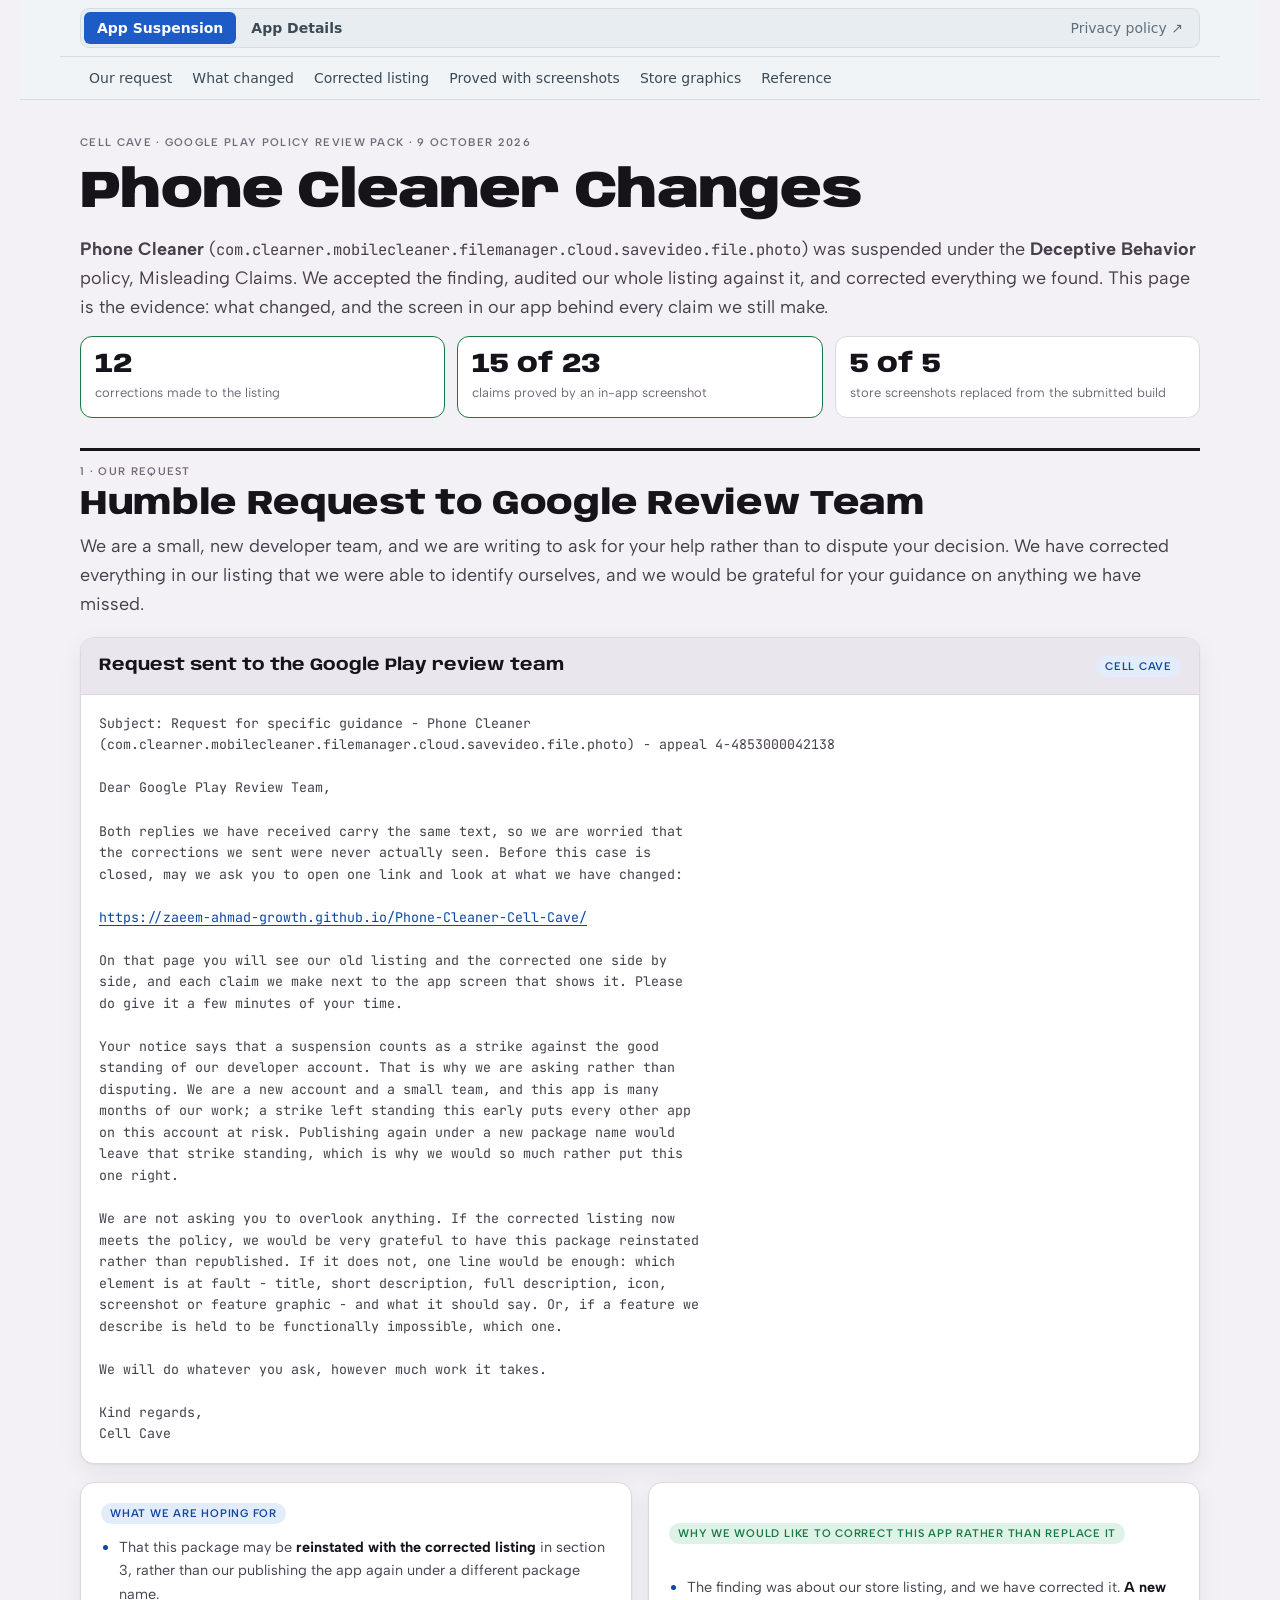
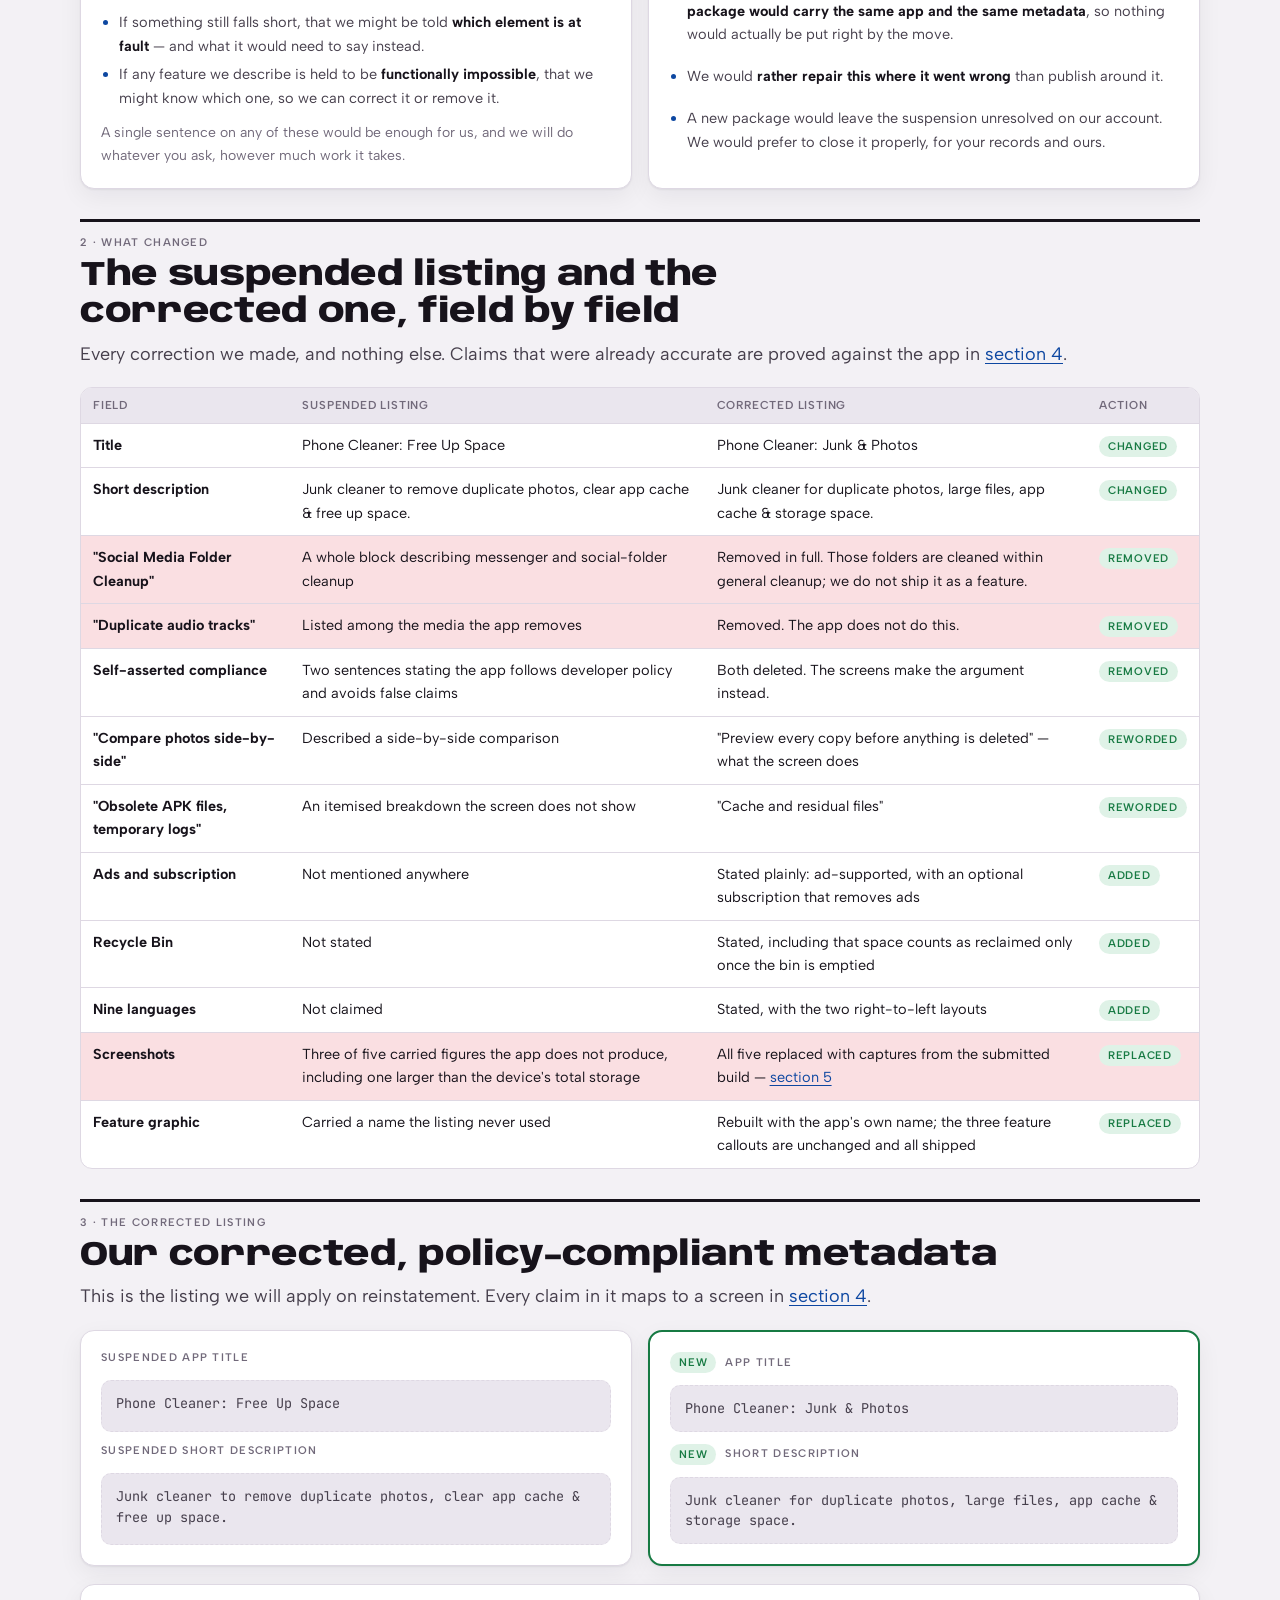
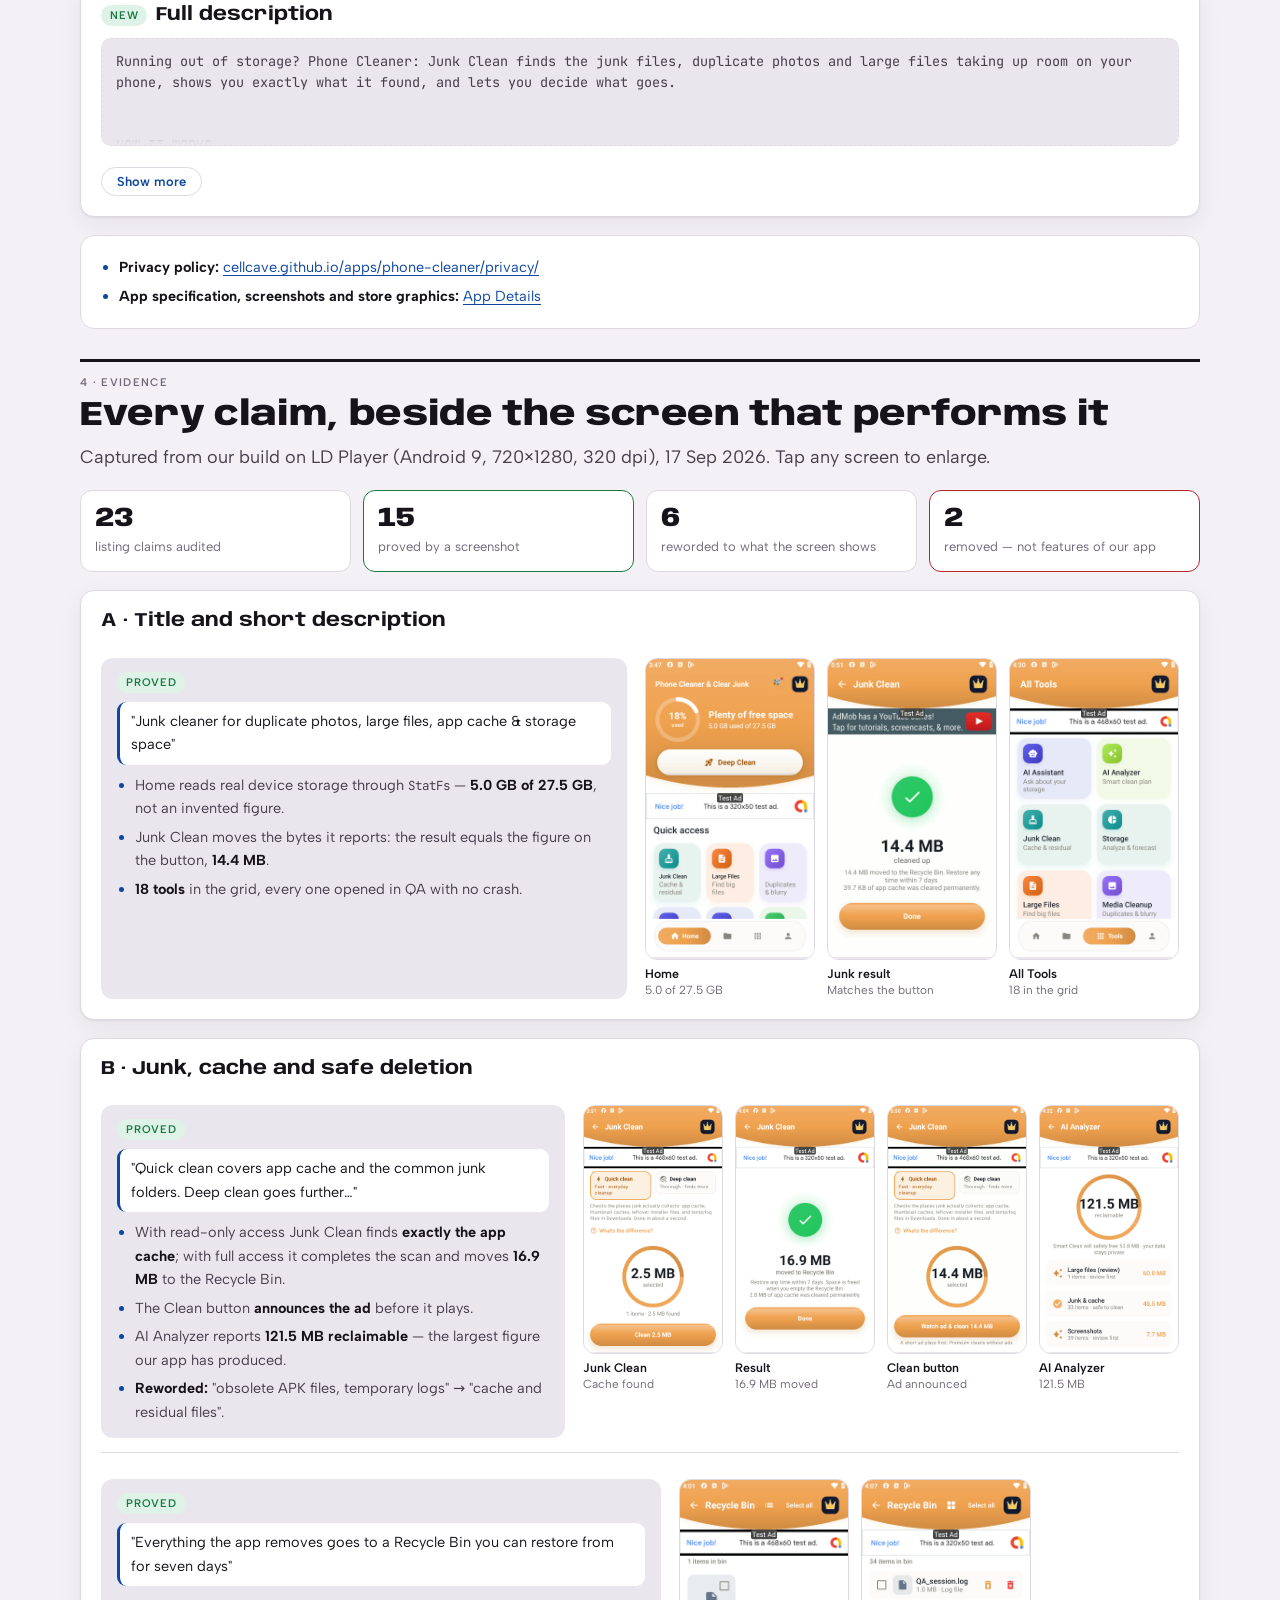
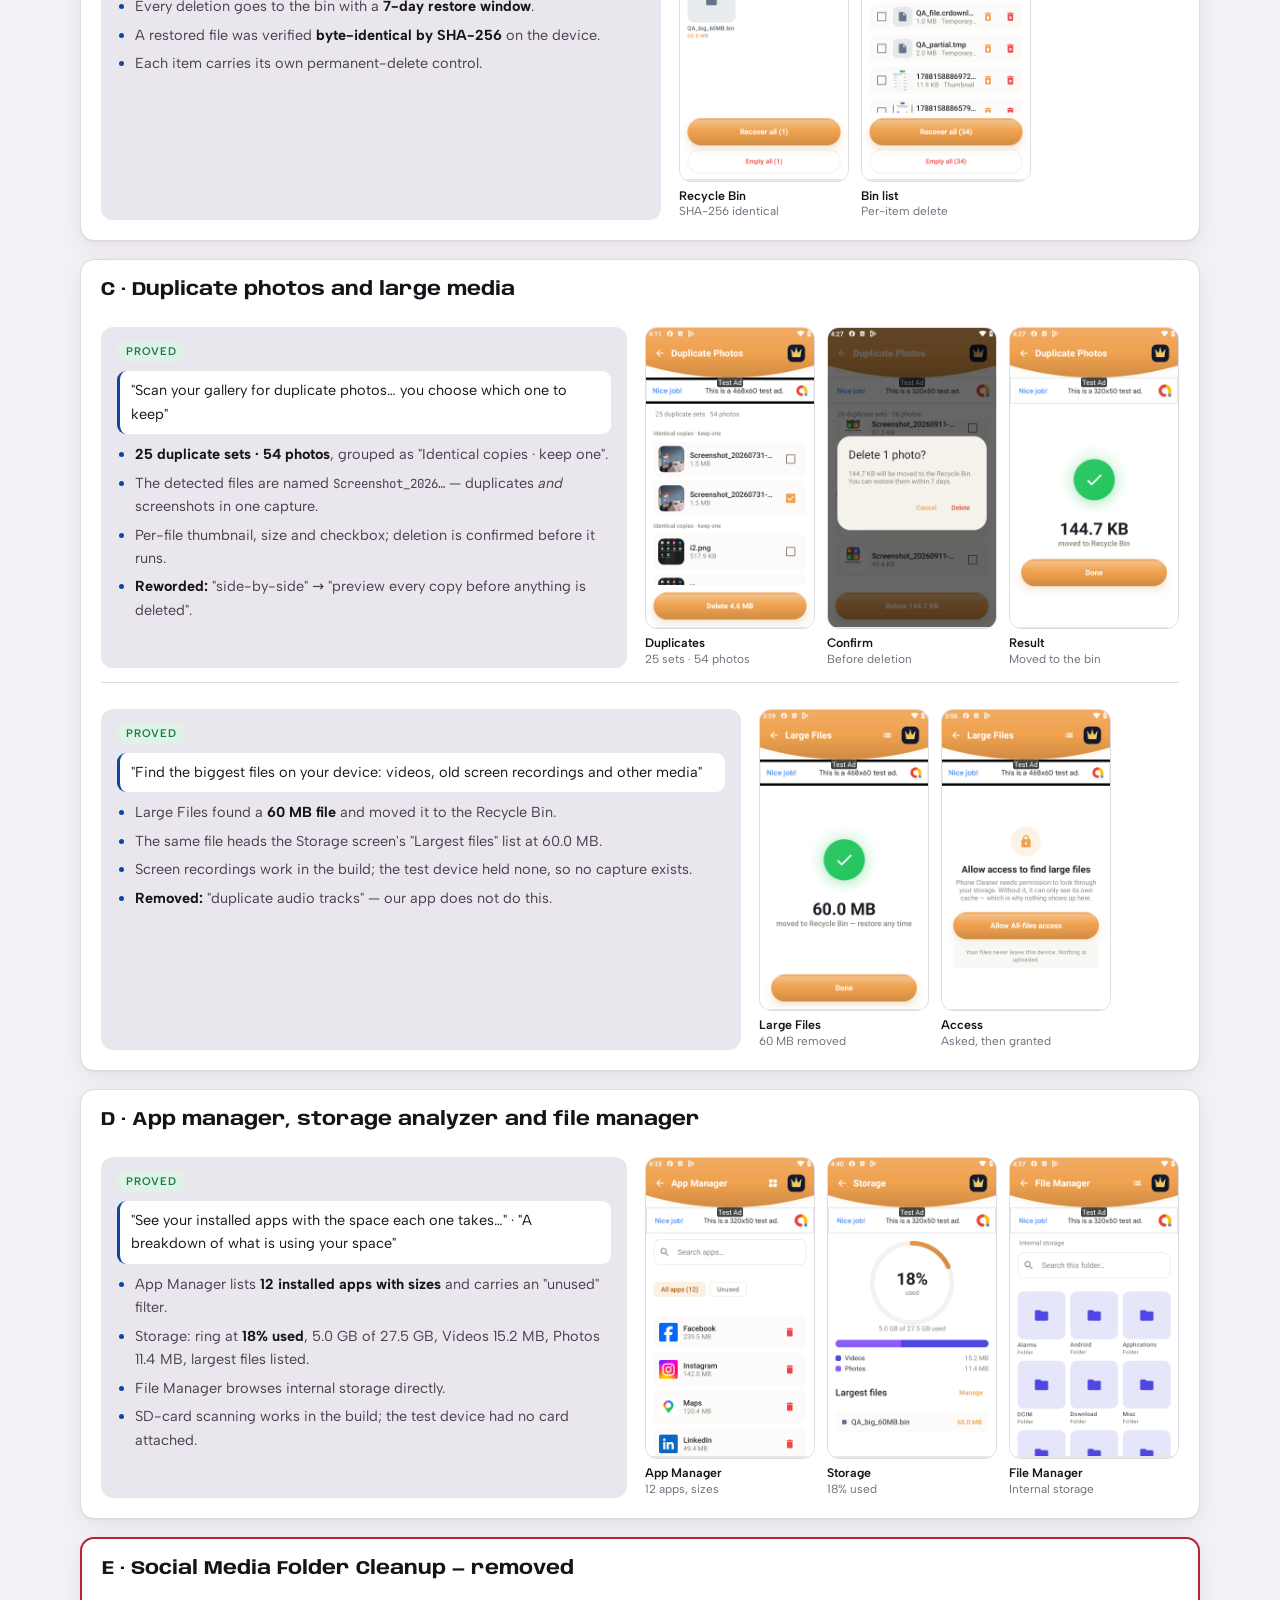
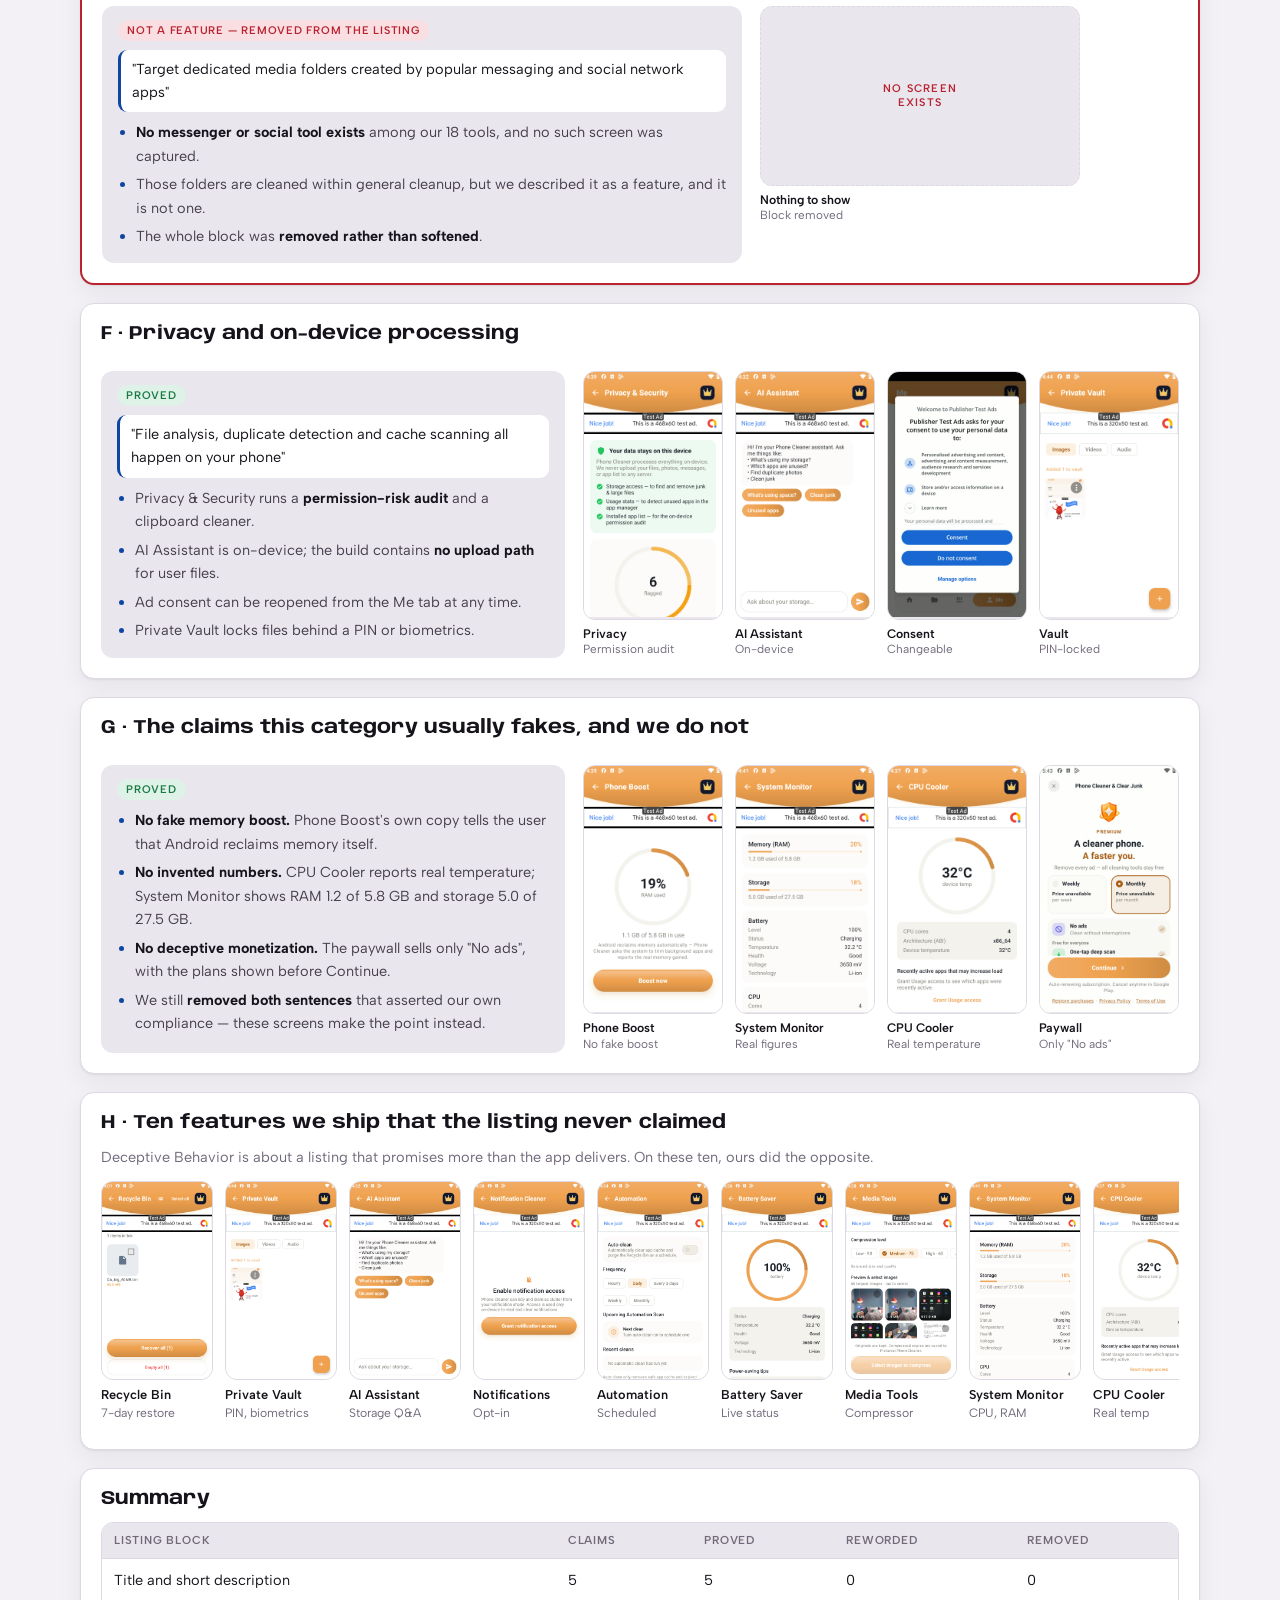
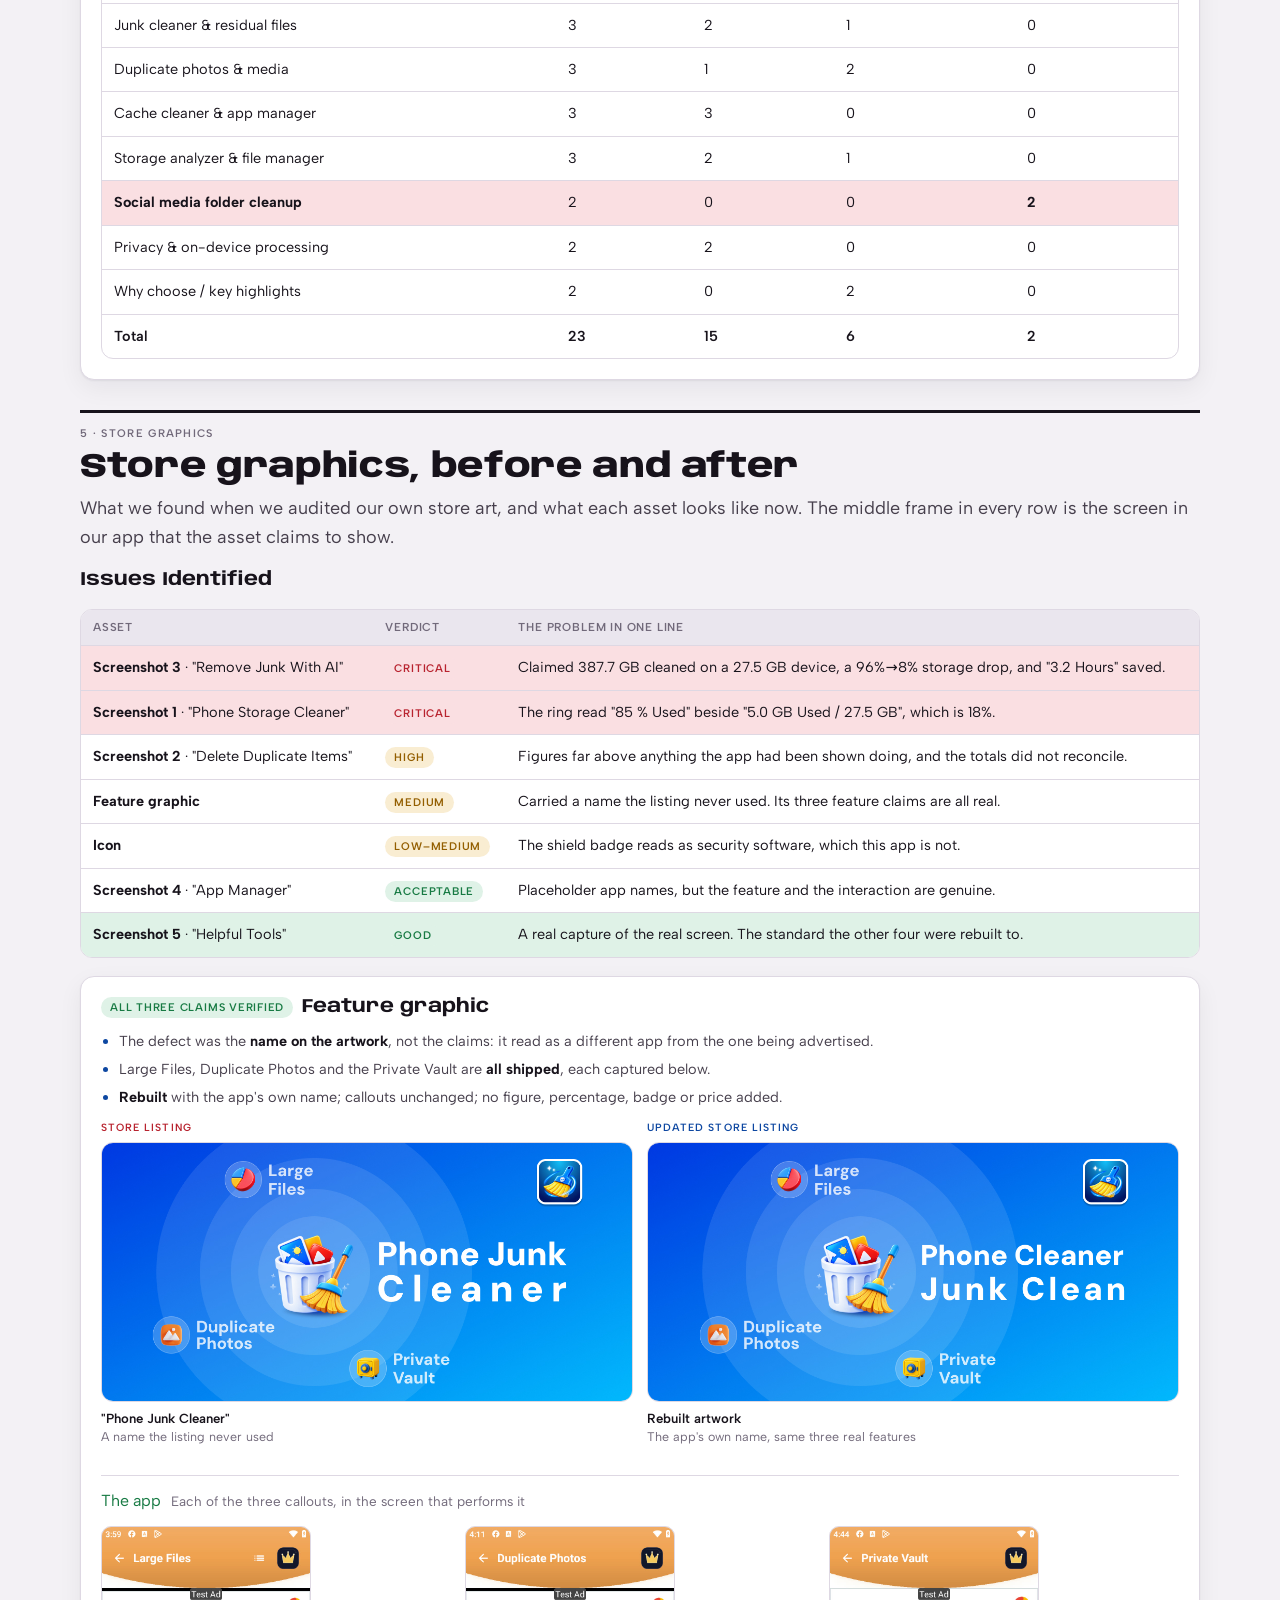
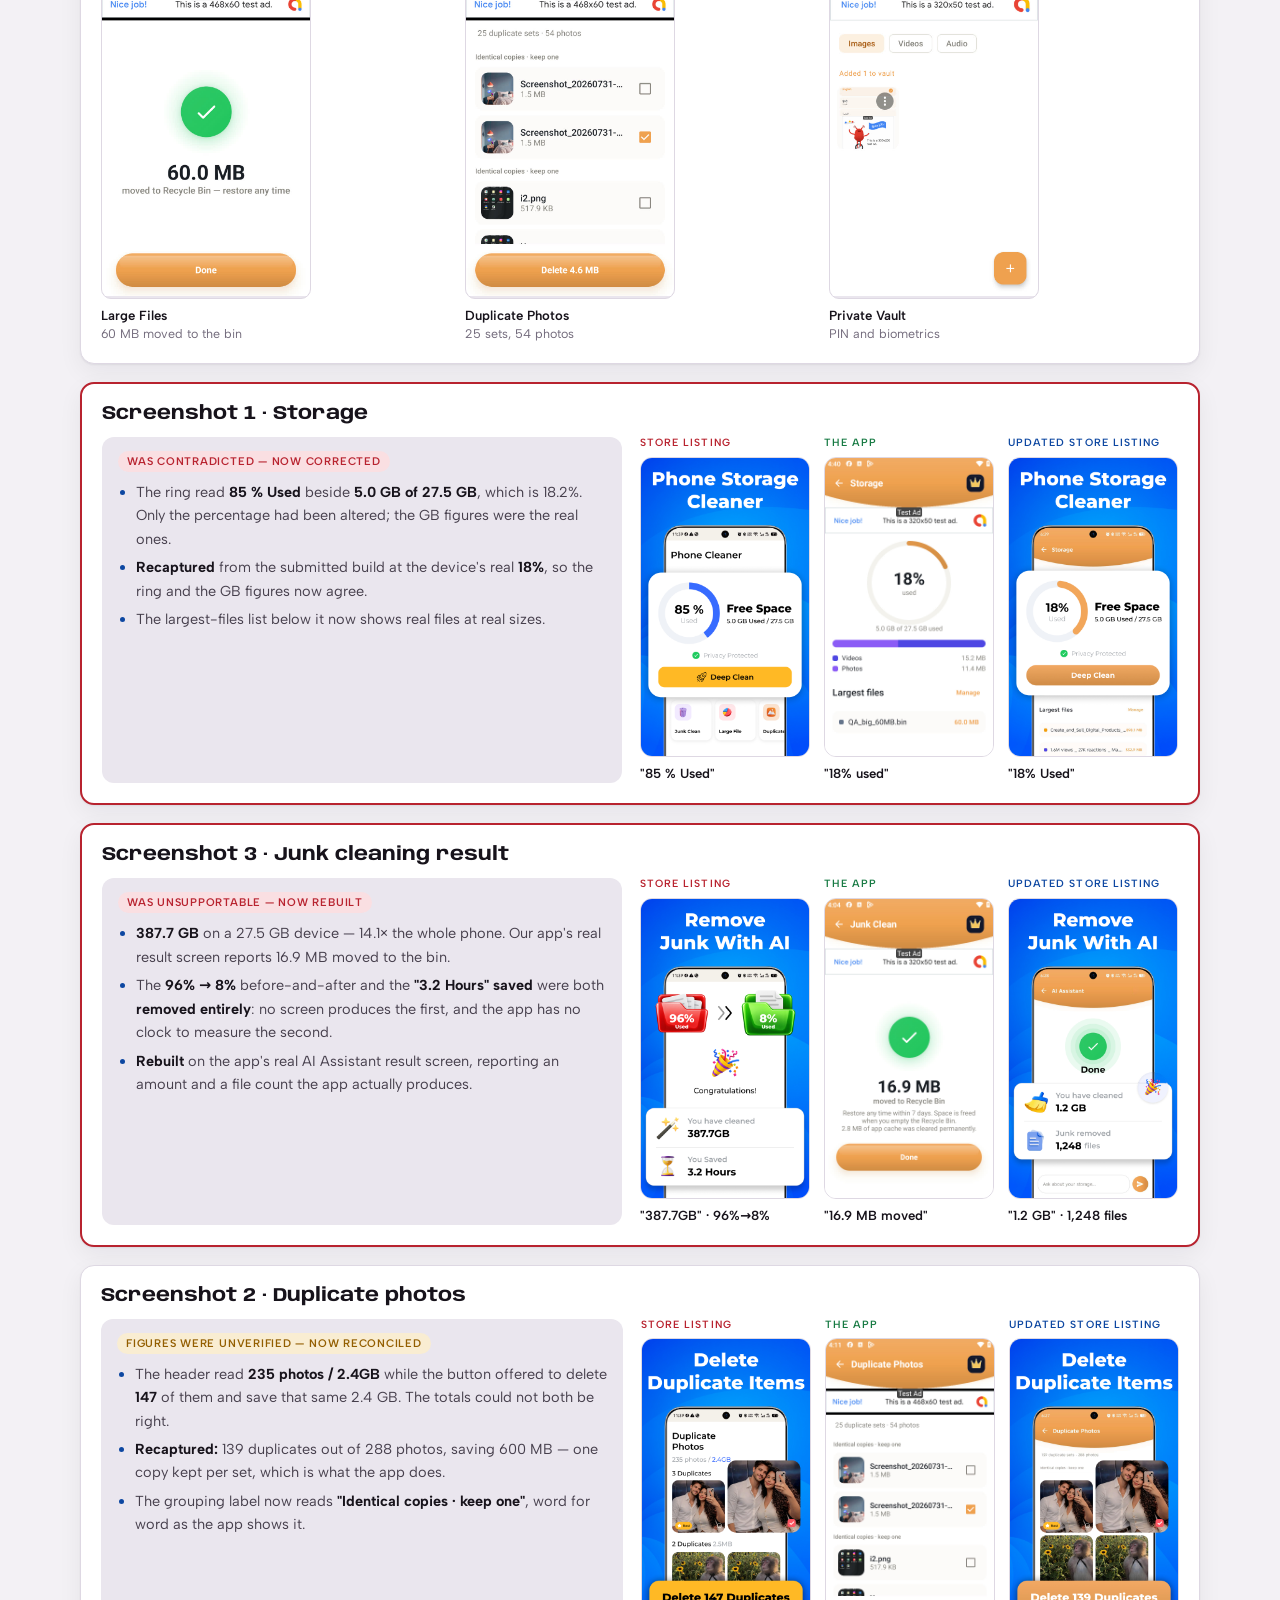
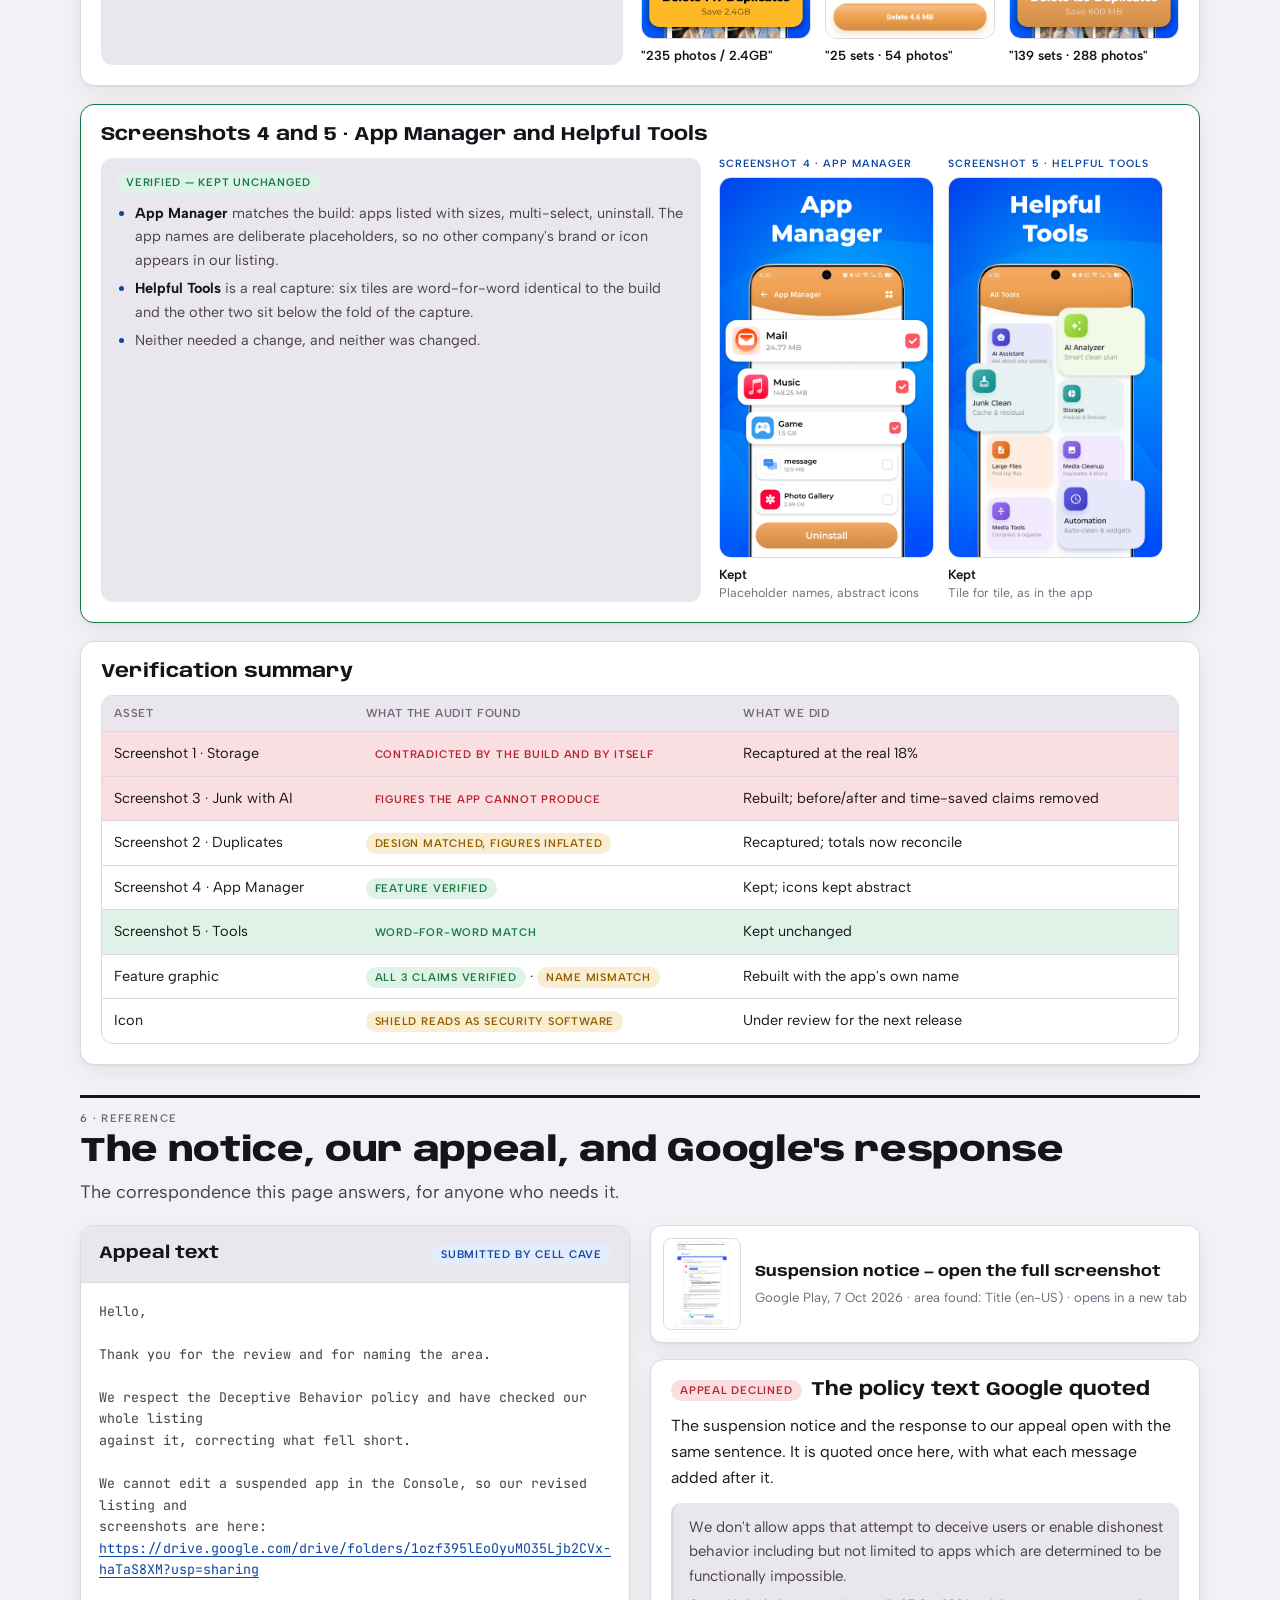
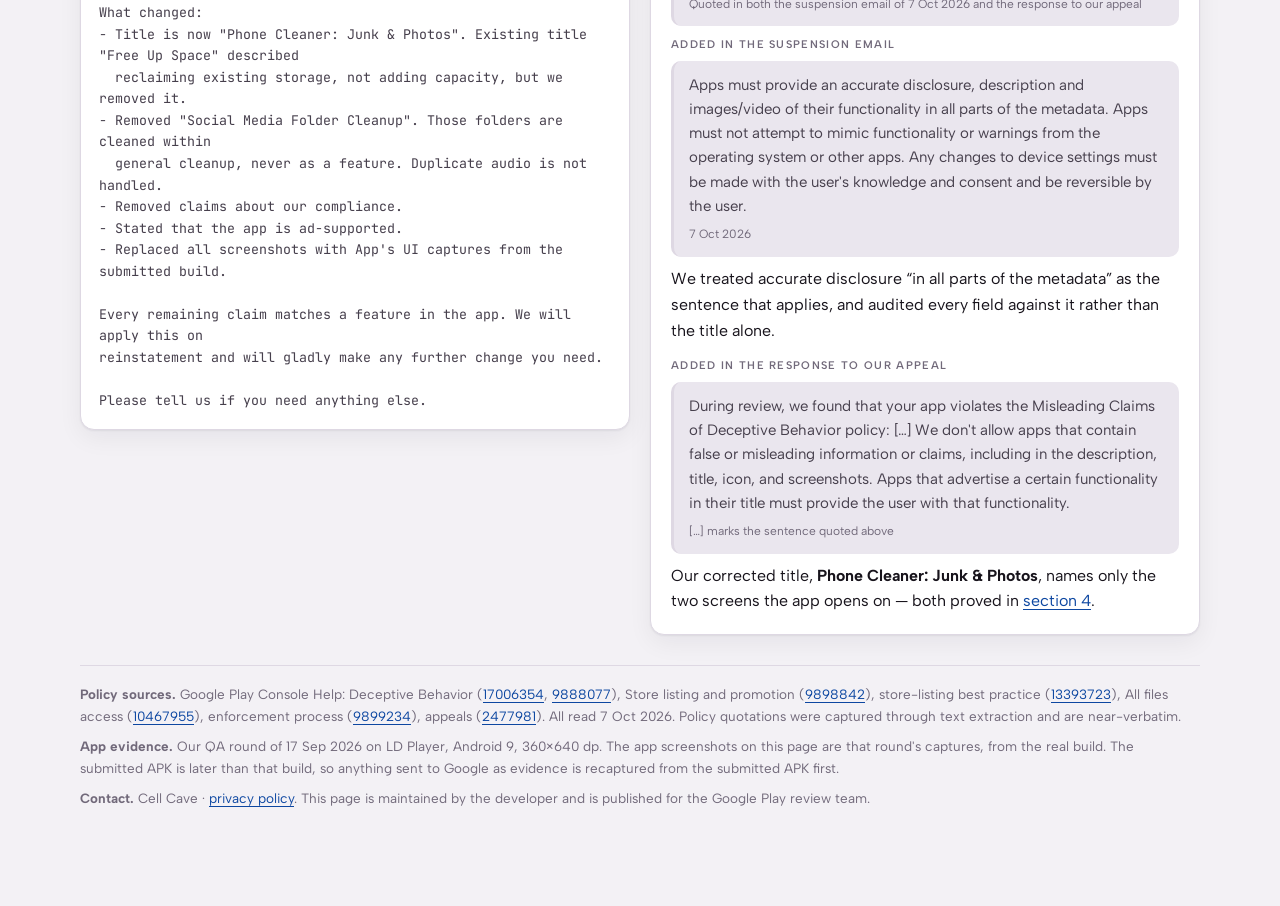
==== commit 869ee55d: "App Suspension: the request becomes the 12 Oct email to the review team Google declined a second tim" ====
--- a/tabs/01-app-suspension/index.html
+++ b/tabs/01-app-suspension/index.html
@@ -245,32 +245,40 @@
   <div class="appeal-box">
     <header><b style="font-family:var(--display);font-stretch:110%;font-size:17px">Request sent to the Google Play review team</b><span class="pill info">Cell Cave</span></header>
     <pre class="appeal-text">Subject: Request for specific guidance - Phone Cleaner
-(com.clearner.mobilecleaner.filemanager.cloud.savevideo.file.photo)
+(com.clearner.mobilecleaner.filemanager.cloud.savevideo.file.photo) - appeal 4-4853000042138
 
 Dear Google Play Review Team,
 
-Thank you for your review and for naming Misleading Claims.
-
-We are a new developer account and a small team; this app is many months of
-our work. We are not disputing your decision - we are asking for your
-support. A suspension this early risks every other app on this account.
-
-We have corrected everything we could find and published every claim beside
-the app screen that performs it:
+Both replies we have received carry the same text, so we are worried that
+the corrections we sent were never actually seen. Before this case is
+closed, may we ask you to open one link and look at what we have changed:
 
 <a href="https://zaeem-ahmad-growth.github.io/Phone-Cleaner-Cell-Cave/" target="_blank" rel="noopener">https://zaeem-ahmad-growth.github.io/Phone-Cleaner-Cell-Cave/</a>
 
-If it meets the policy, we would be very grateful to have it reinstated
-rather than republished. If not, we would be grateful to know which element
-is at fault - title, description, screenshot, icon or graphic - and what it
-should say, or which feature is functionally impossible.
-
-Please do take a quick look at what we have put right: the link above opens
-it, and a few minutes of your time would show how seriously we take this.
+On that page you will see our old listing and the corrected one side by
+side, and each claim we make next to the app screen that shows it. Please
+do give it a few minutes of your time.
+
+Your notice says that a suspension counts as a strike against the good
+standing of our developer account. That is why we are asking rather than
+disputing. We are a new account and a small team, and this app is many
+months of our work; a strike left standing this early puts every other app
+on this account at risk. Publishing again under a new package name would
+leave that strike standing, which is why we would so much rather put this
+one right.
+
+We are not asking you to overlook anything. If the corrected listing now
+meets the policy, we would be very grateful to have this package reinstated
+rather than republished. If it does not, one line would be enough: which
+element is at fault - title, short description, full description, icon,
+screenshot or feature graphic - and what it should say. Or, if a feature we
+describe is held to be functionally impossible, which one.
+
 We will do whatever you ask, however much work it takes.
 
 Kind regards,
 Cell Cave</pre>
+
   </div>
 
   <div class="grid-2">
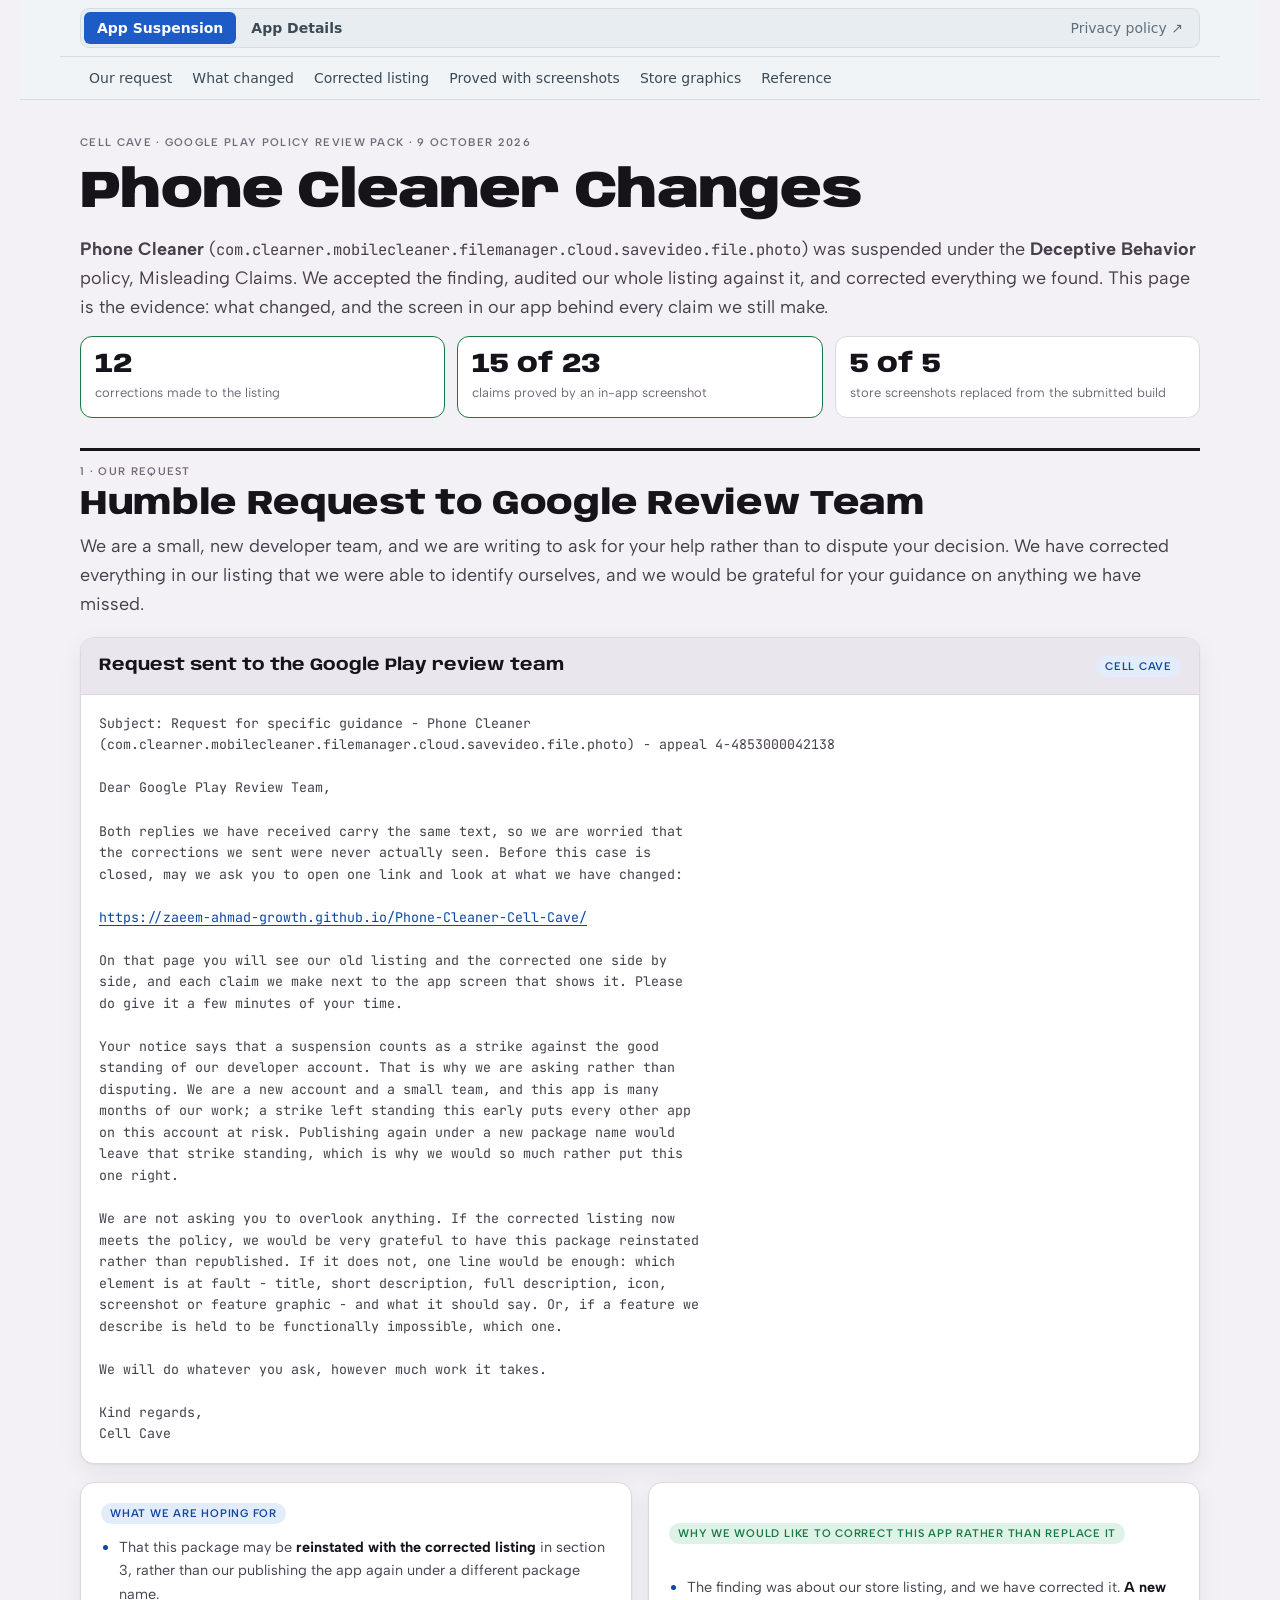
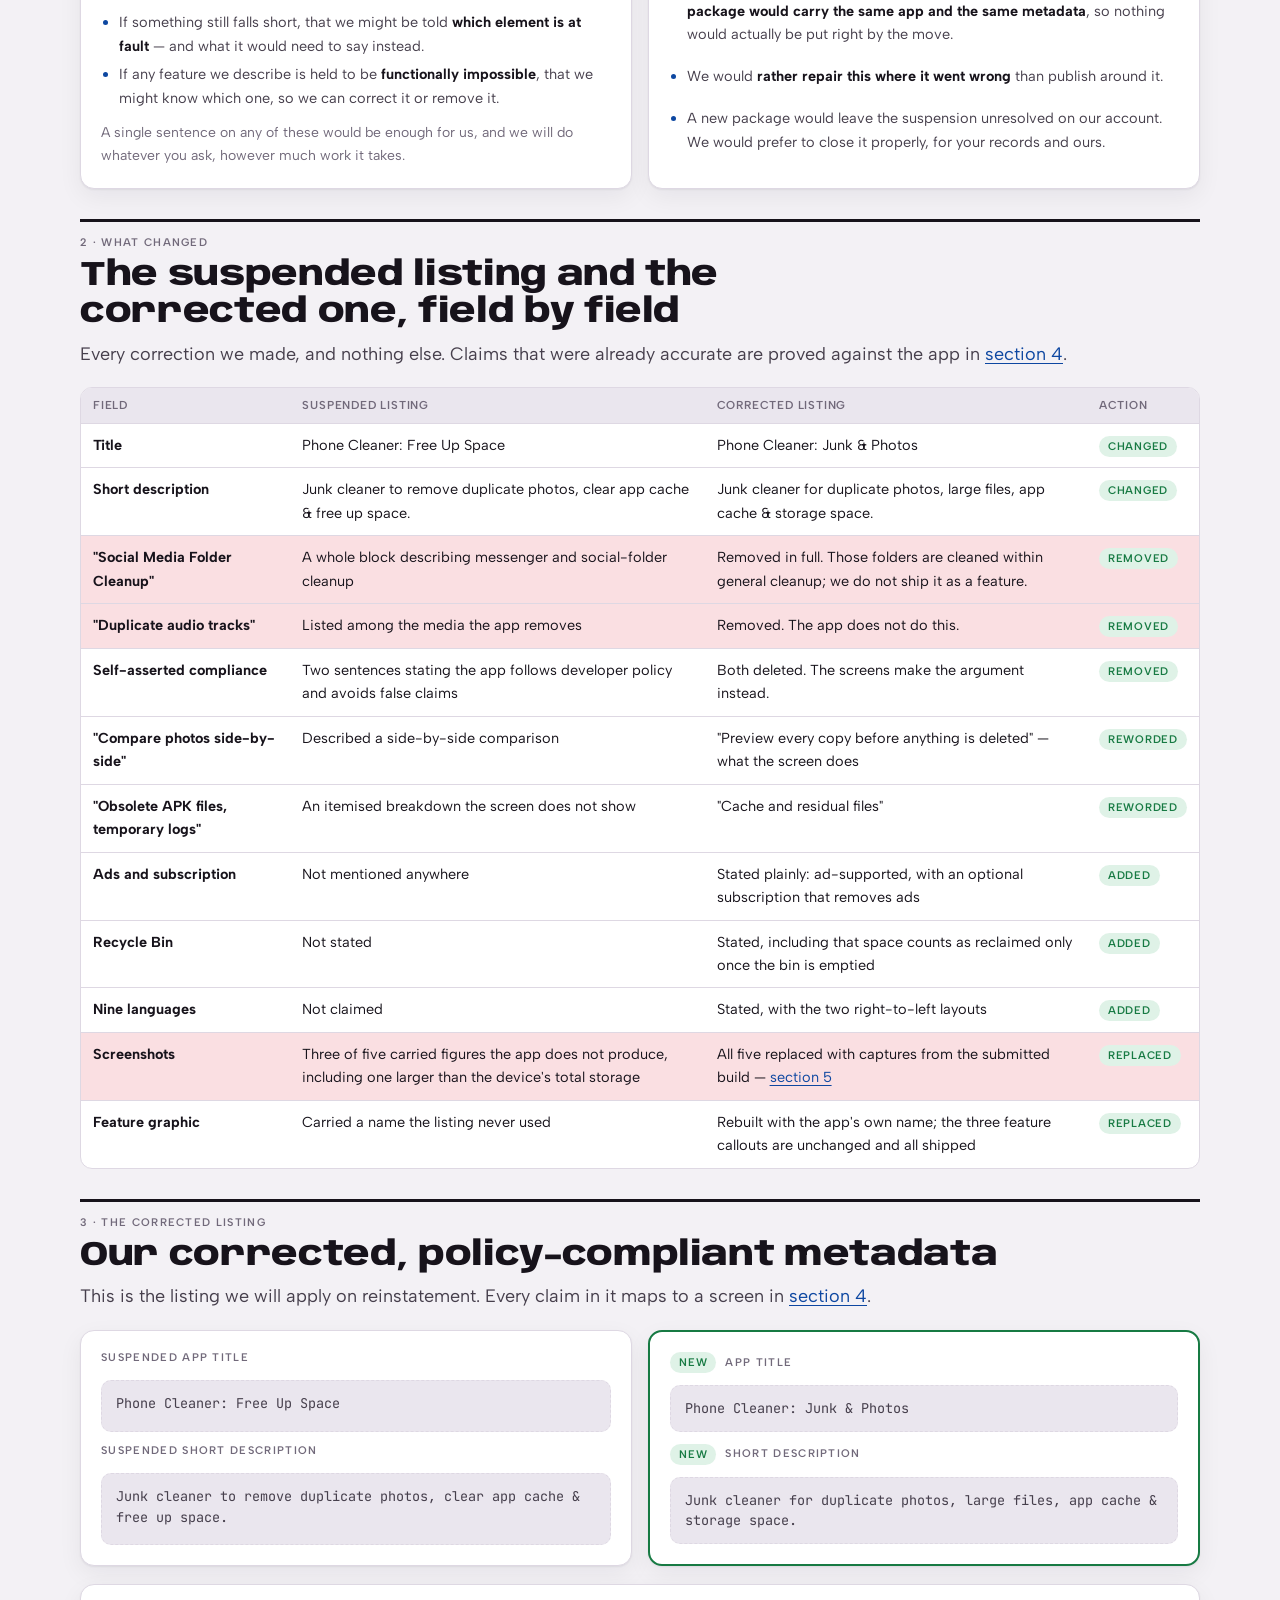
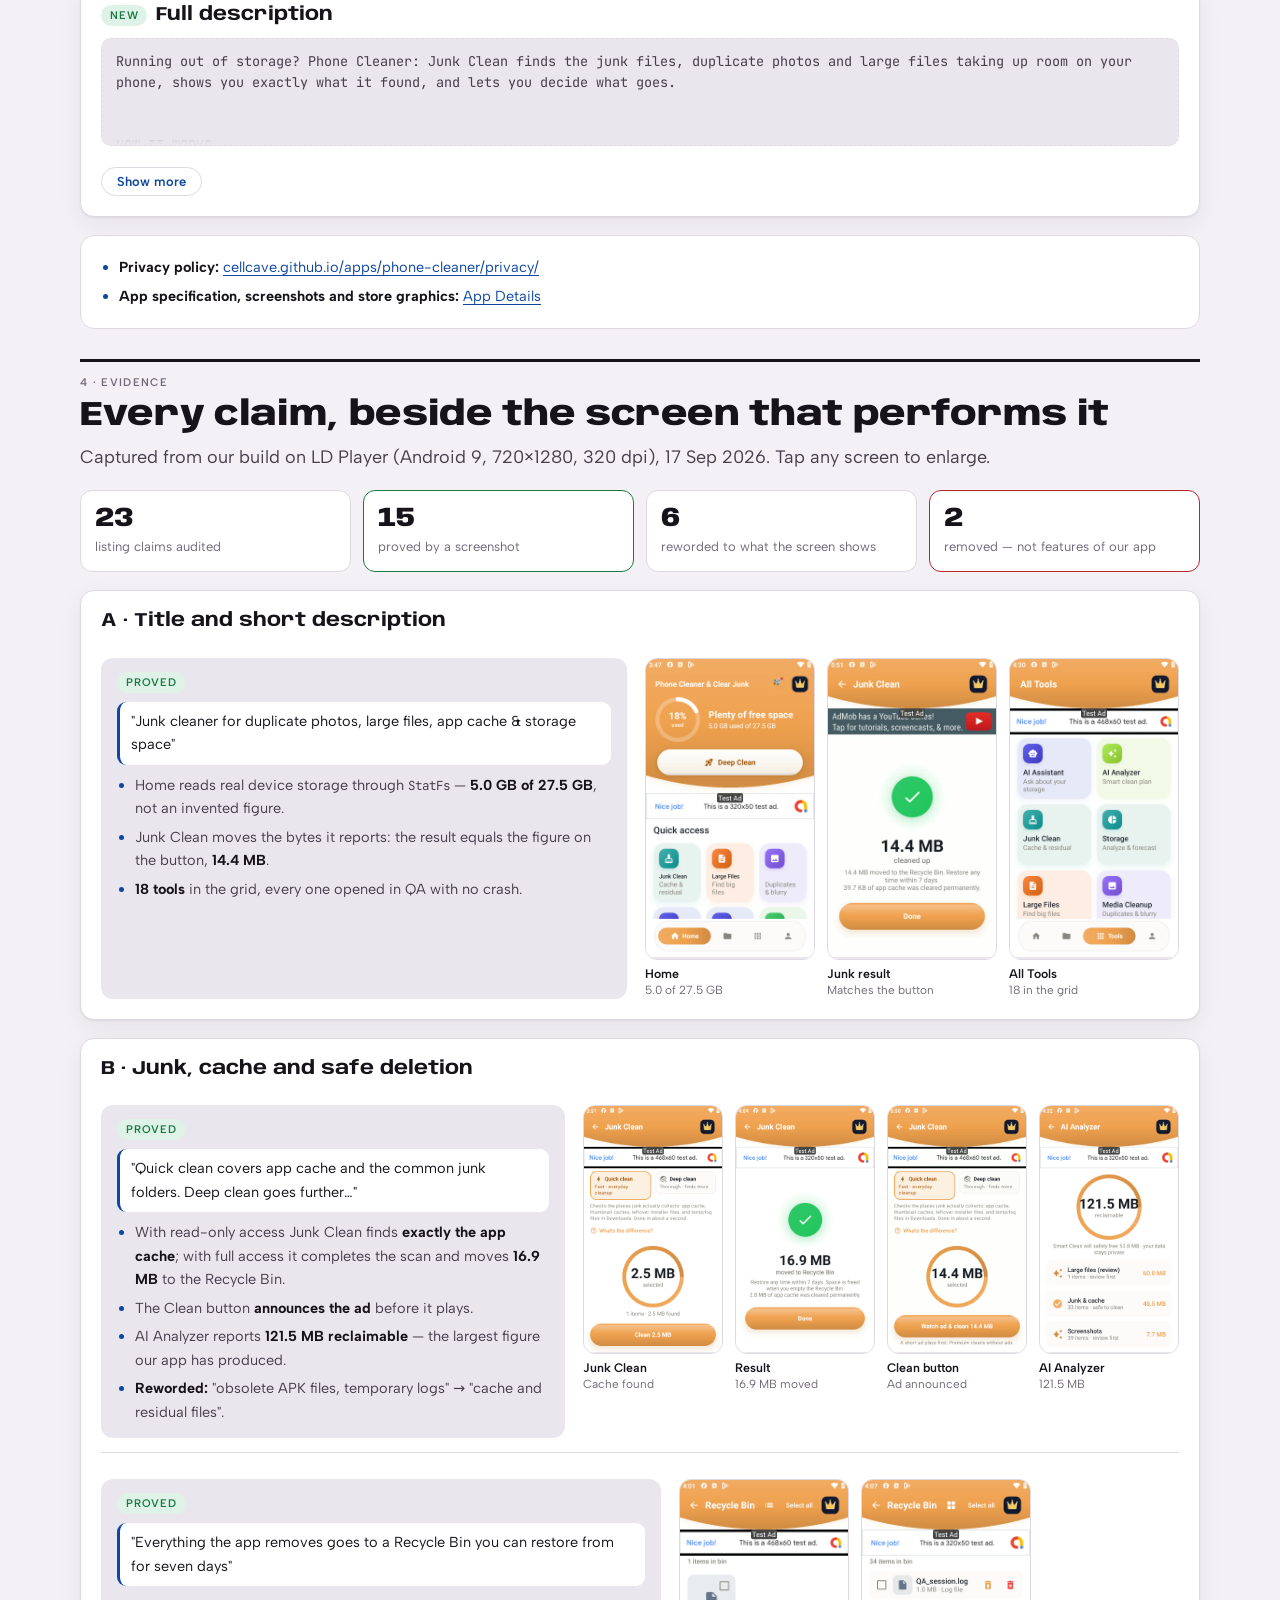
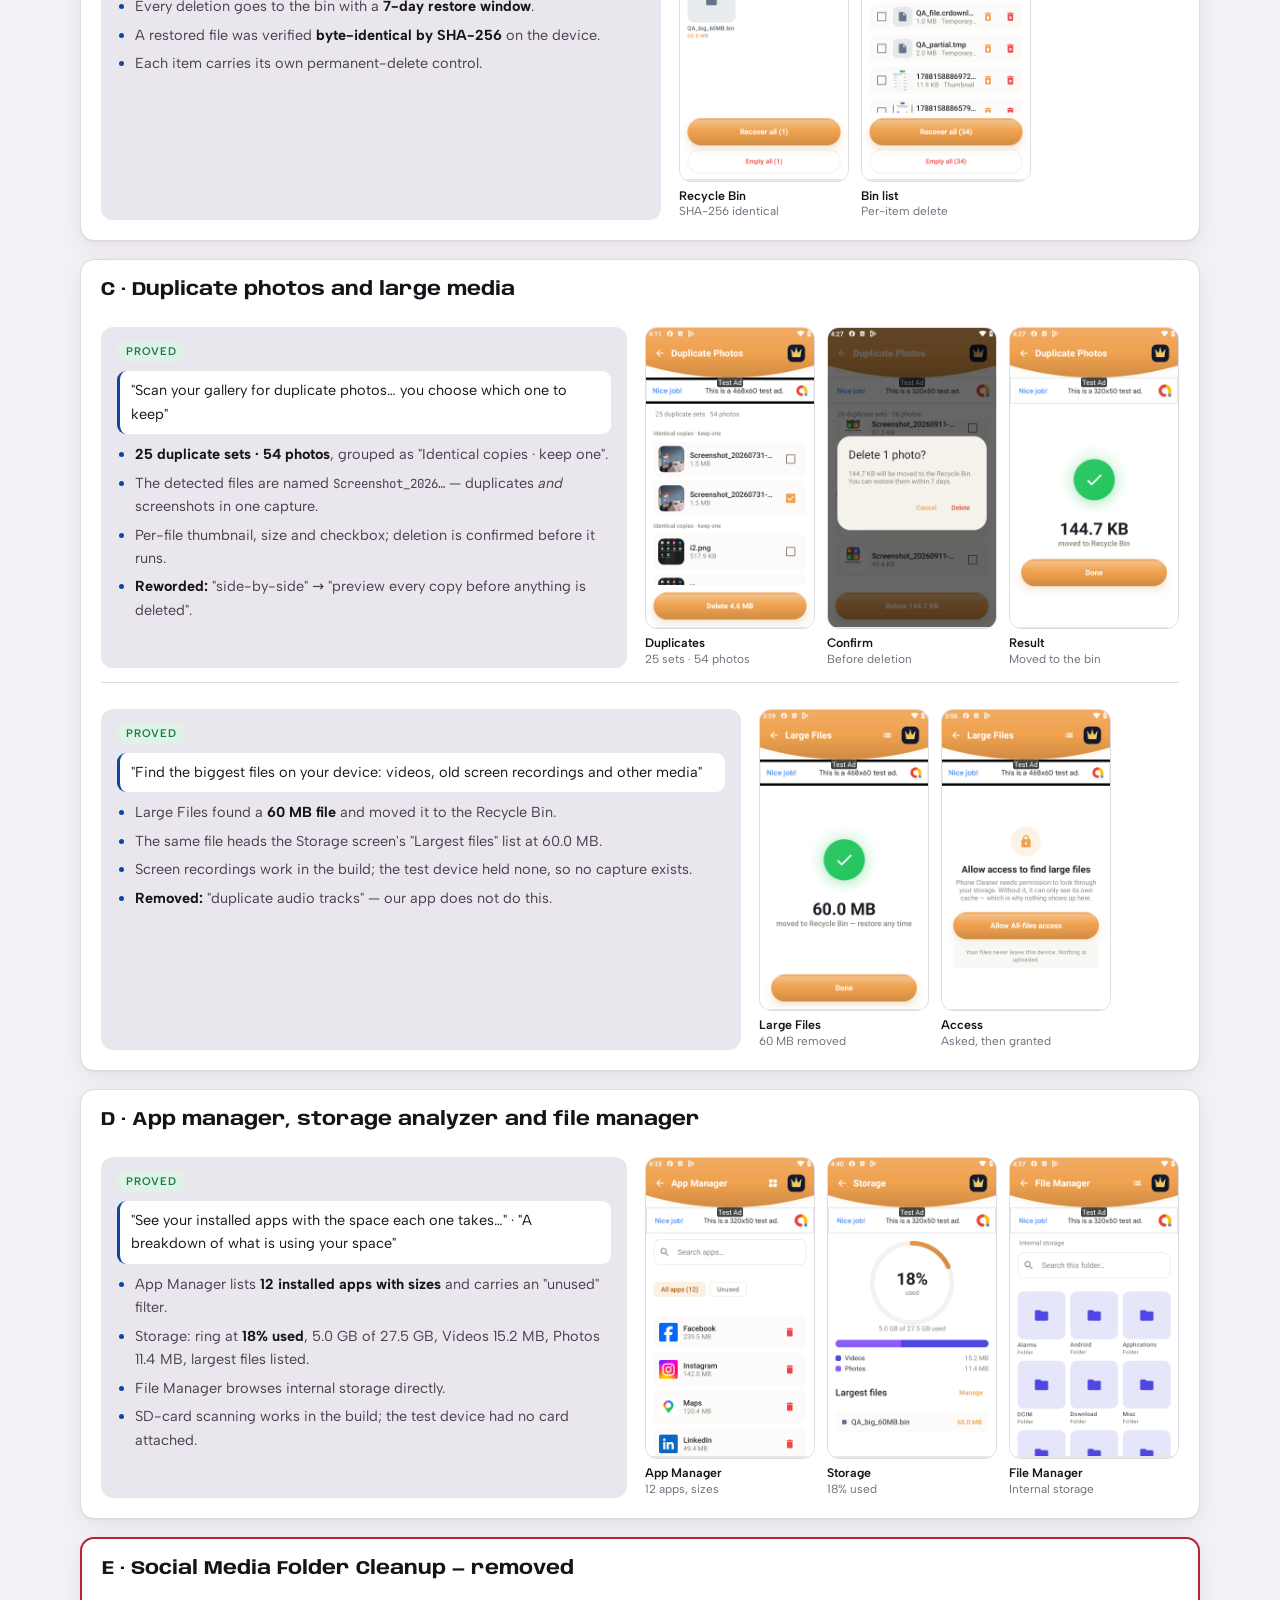
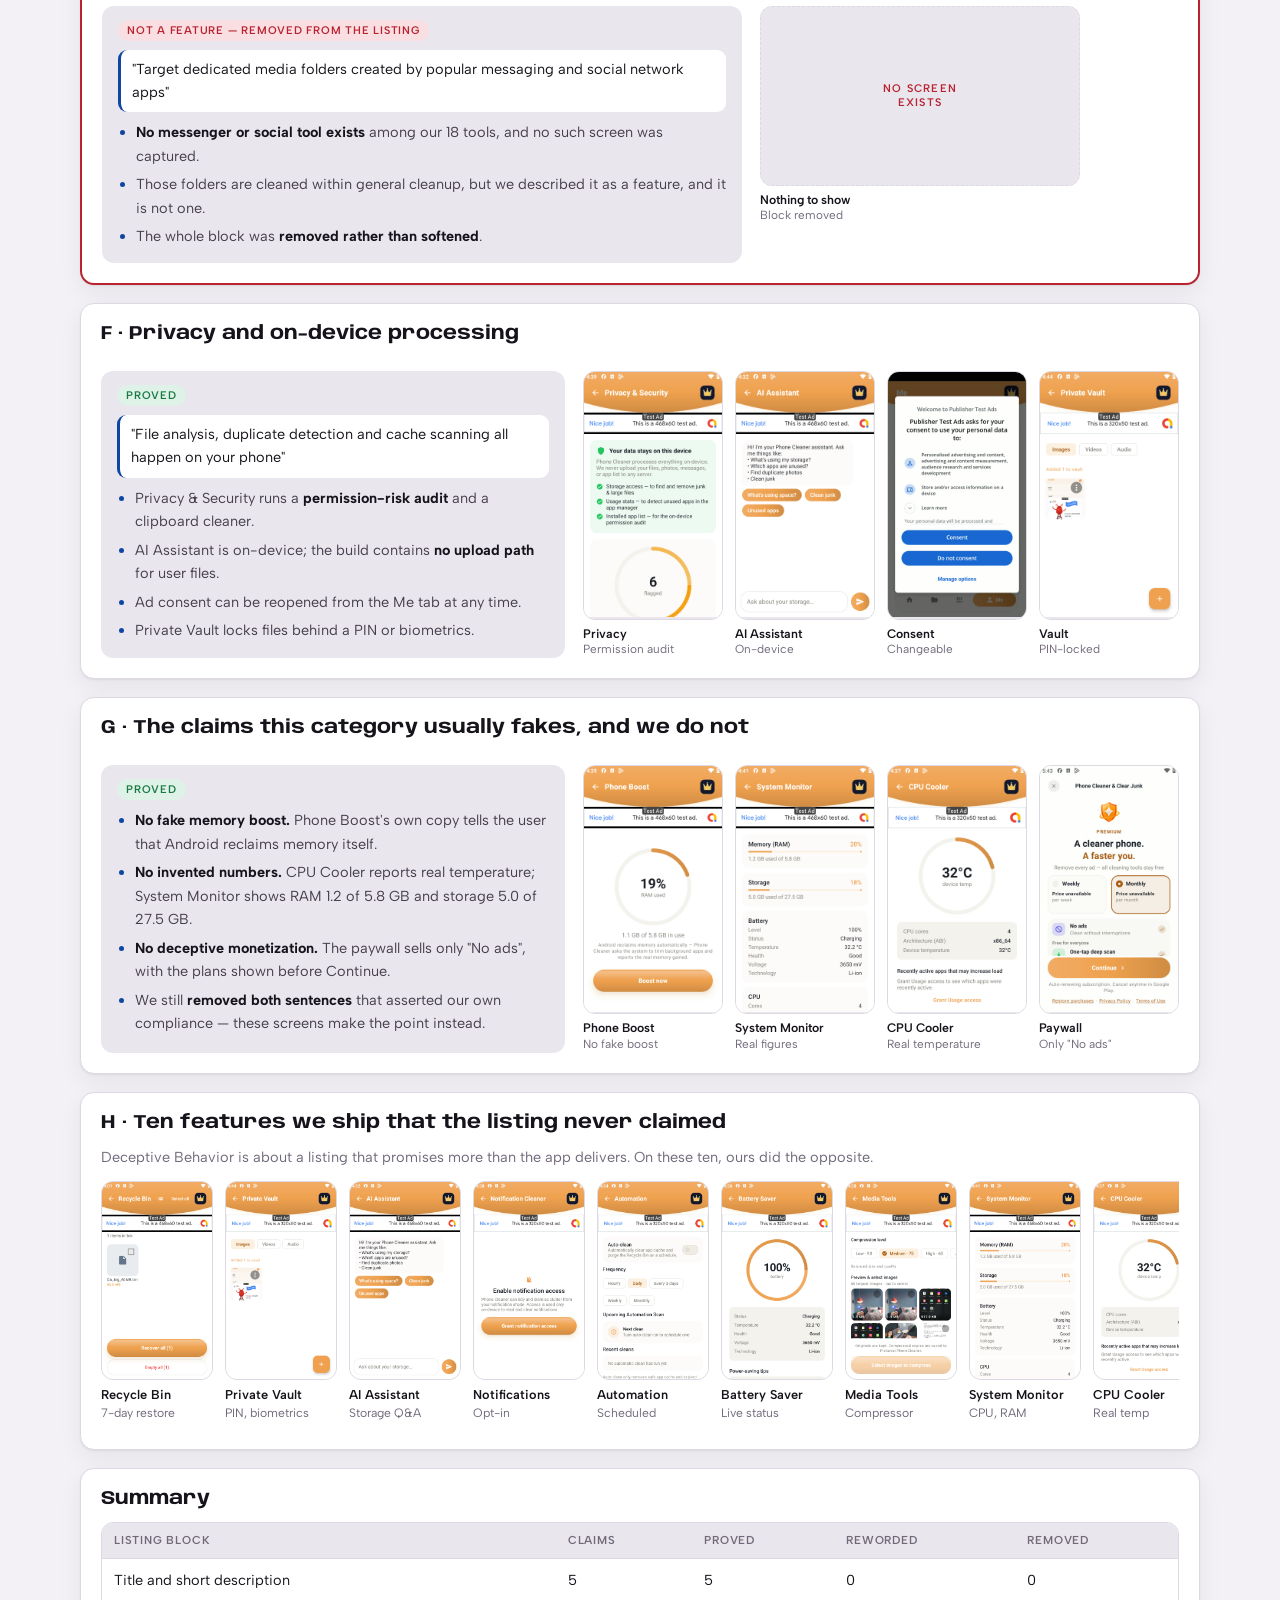
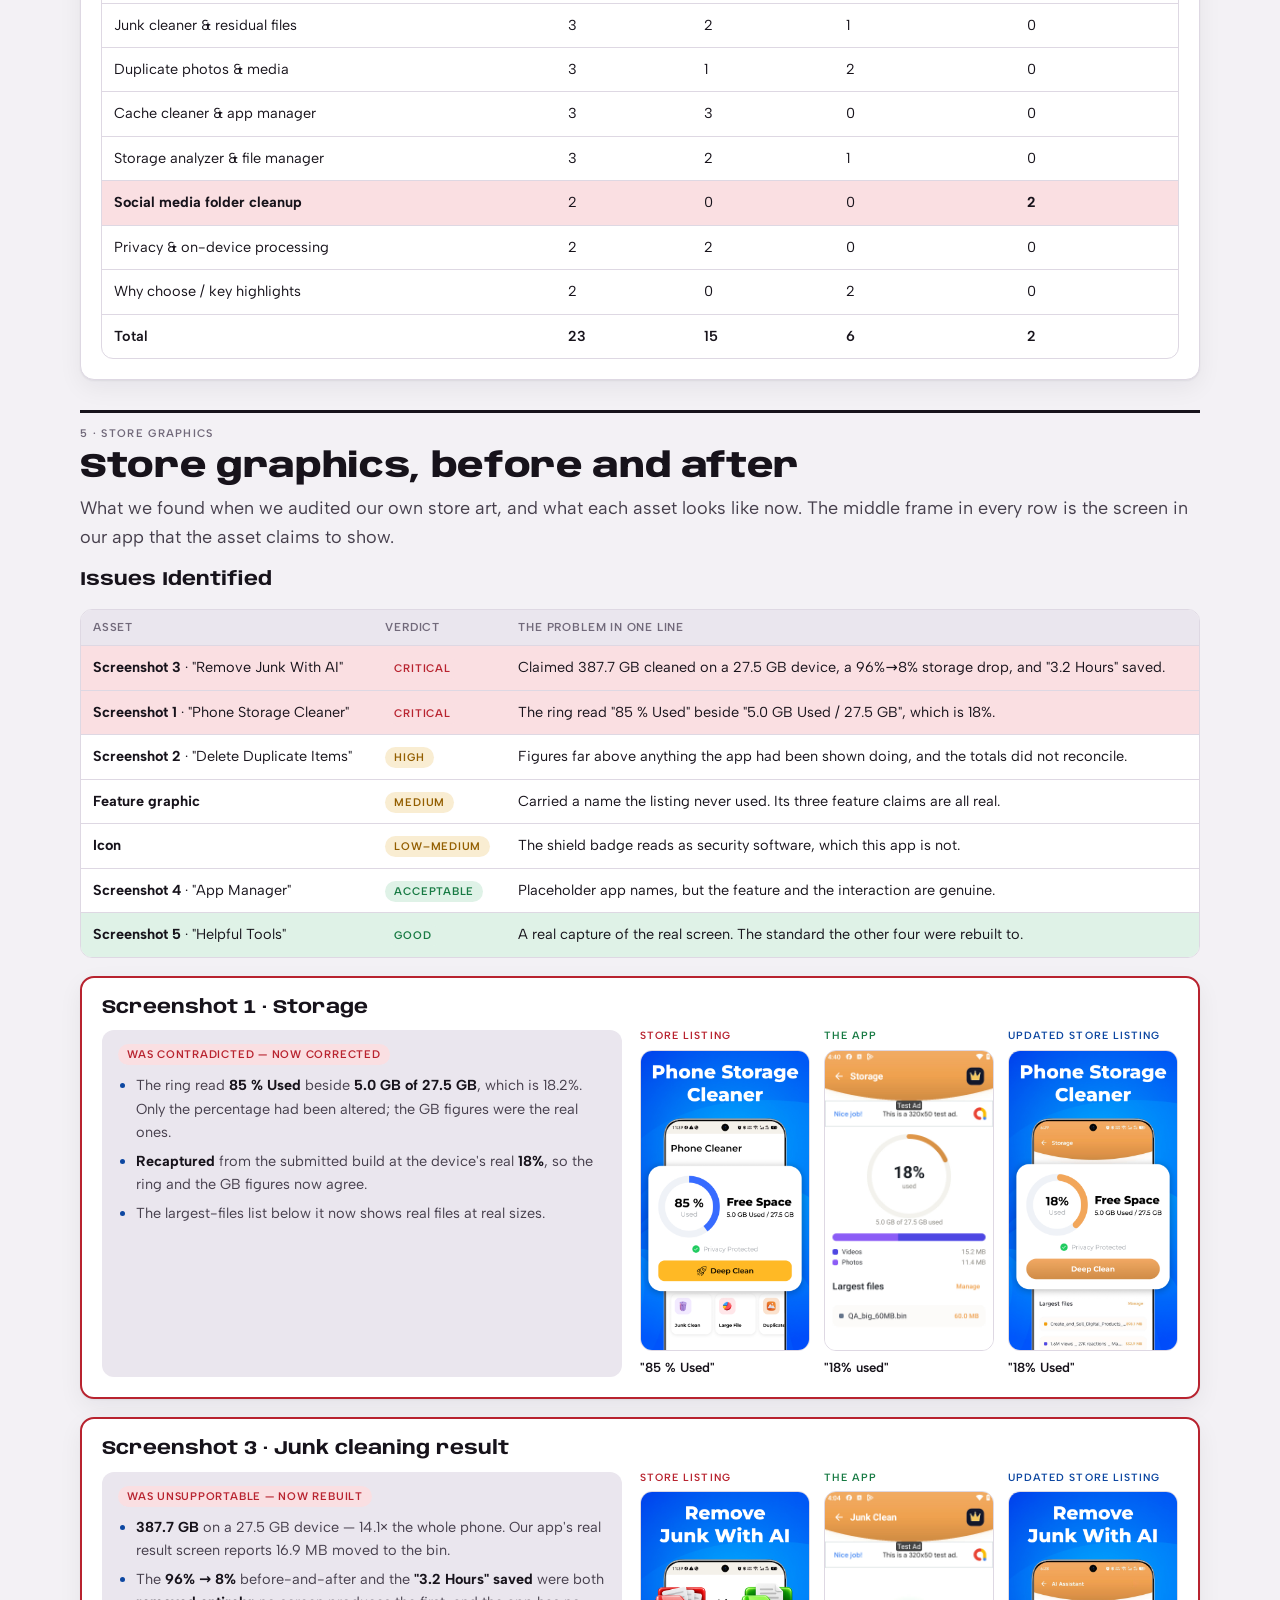
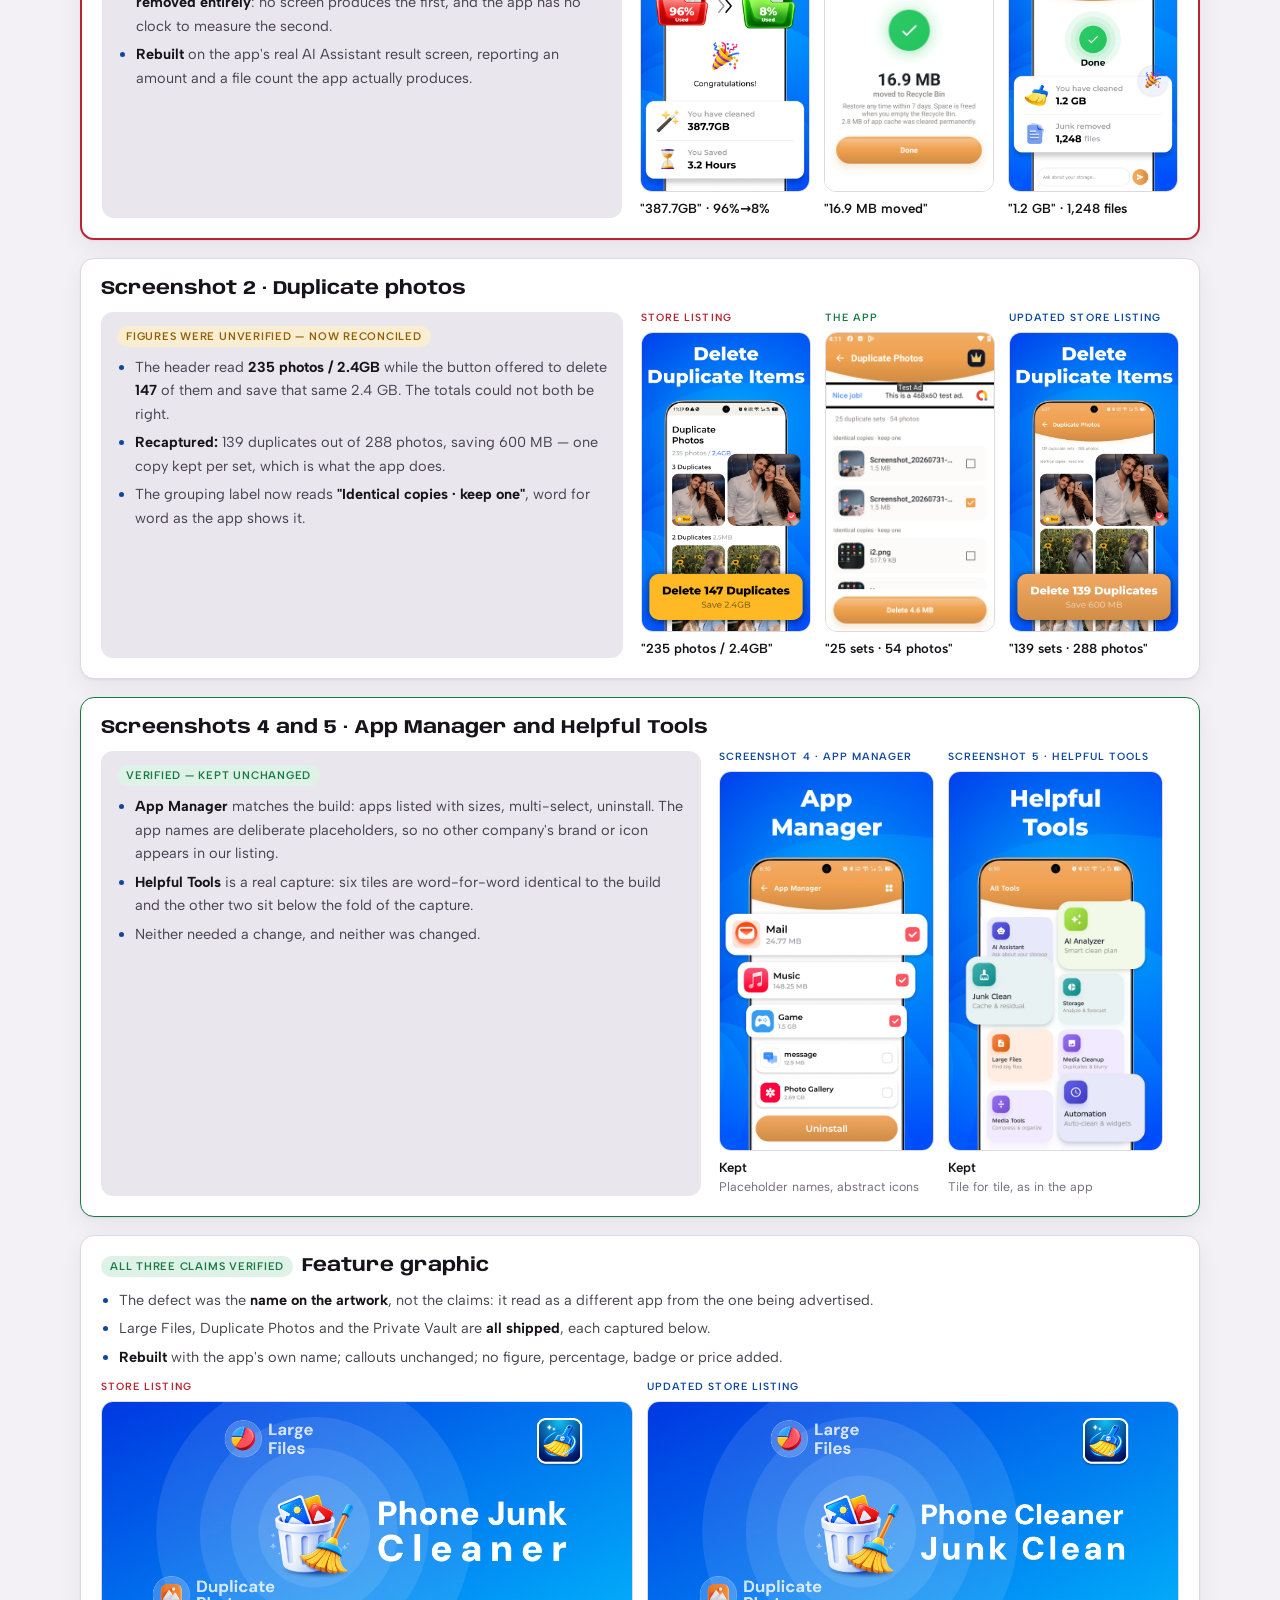
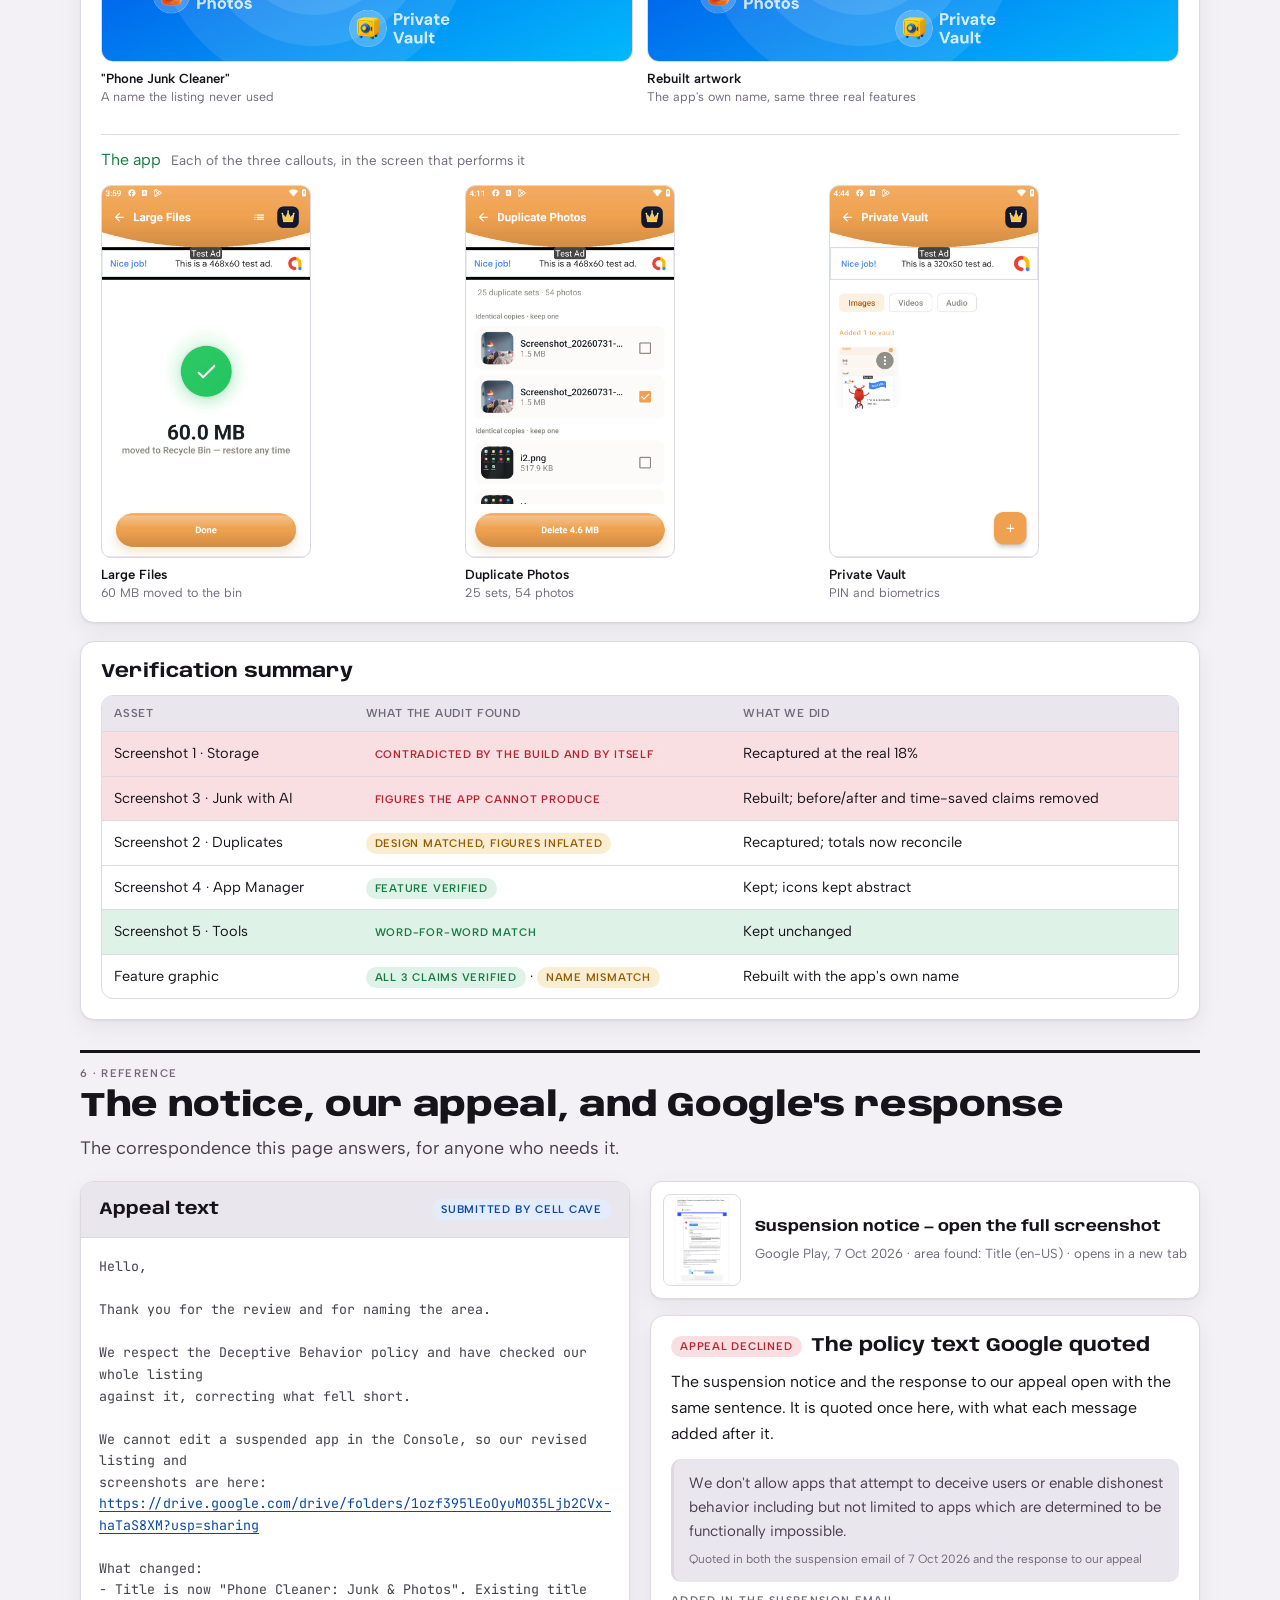
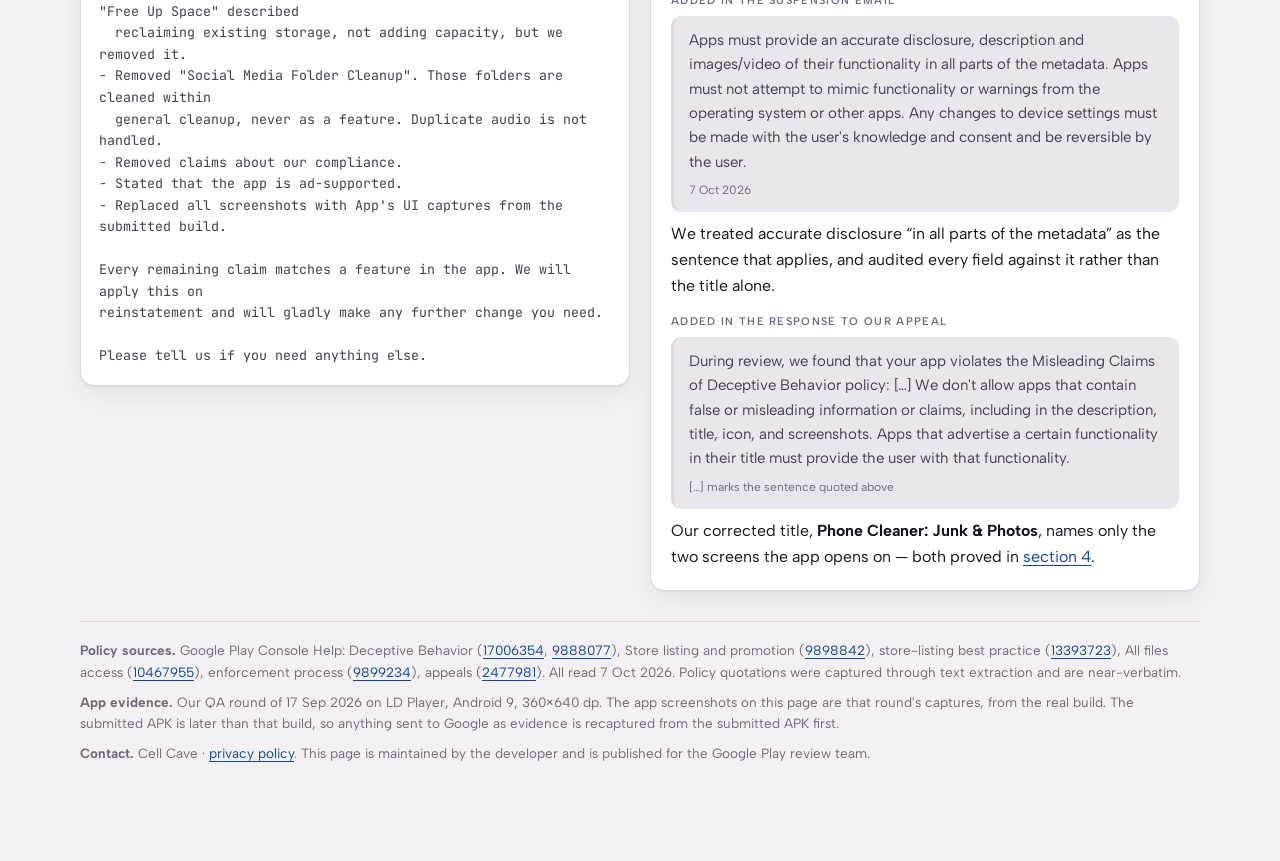
==== commit 81c47ed1: "Store graphics: feature graphic moves to the end, Icon drops out of the summary The feature-graphic " ====
--- a/tabs/01-app-suspension/index.html
+++ b/tabs/01-app-suspension/index.html
@@ -680,26 +680,6 @@
     </table>
   </div>
 
-  <!-- V6 -->
-  <div class="panel">
-    <div class="ev-head"><span class="pill ok">All three claims verified</span><h3>Feature graphic</h3></div>
-    <ul class="ev-list">
-      <li>The defect was the <b>name on the artwork</b>, not the claims: it read as a different app from the one being advertised.</li>
-      <li>Large Files, Duplicate Photos and the Private Vault are <b>all shipped</b>, each captured below.</li>
-      <li><b>Rebuilt</b> with the app's own name; callouts unchanged; no figure, percentage, badge or price added.</li>
-    </ul>
-    <div class="three-up two full">
-      <figure class="store"><span class="cap-top">Store listing</span><button class="asset" type="button" data-full="listing/feature-graphic.jpg" data-cap="Store listing · feature graphic"><img src="listing/feature-graphic.jpg" alt="Suspended feature graphic reading Phone Junk Cleaner" loading="lazy"></button><figcaption><b>"Phone Junk Cleaner"</b>A name the listing never used</figcaption></figure>
-      <figure class="fixed"><span class="cap-top">Updated store listing</span><button class="asset" type="button" data-full="updated/feature-graphic.jpg" data-cap="Updated store listing · feature graphic"><img src="updated/feature-graphic.jpg" alt="Corrected feature graphic carrying the app's own name" loading="lazy"></button><figcaption><b>Rebuilt artwork</b>The app's own name, same three real features</figcaption></figure>
-    </div>
-    <div class="row-head"><span class="cap-top" style="color:var(--pass)">The app</span><span>Each of the three callouts, in the screen that performs it</span></div>
-    <div class="three-up">
-      <figure class="real"><button class="phone" type="button" data-full="shots/large-deleted.jpg" data-cap="Large Files · 60 MB removed"><img src="shots/large-deleted.jpg" alt="Large Files screen" loading="lazy"></button><figcaption><b>Large Files</b>60 MB moved to the bin</figcaption></figure>
-      <figure class="real"><button class="phone" type="button" data-full="shots/duplicates.jpg" data-cap="Duplicate Photos · 25 sets"><img src="shots/duplicates.jpg" alt="Duplicate Photos screen" loading="lazy"></button><figcaption><b>Duplicate Photos</b>25 sets, 54 photos</figcaption></figure>
-      <figure class="real"><button class="phone" type="button" data-full="shots/vault-added.jpg" data-cap="Private Vault · PIN and biometrics"><img src="shots/vault-added.jpg" alt="Private Vault screen" loading="lazy"></button><figcaption><b>Private Vault</b>PIN and biometrics</figcaption></figure>
-    </div>
-  </div>
-
   <!-- V1 -->
   <div class="panel" style="border-color:var(--fail);border-width:2px">
     <h3>Screenshot 1 &middot; Storage</h3>
@@ -779,6 +759,26 @@
     </div>
   </div>
 
+  <!-- V6 -->
+  <div class="panel">
+    <div class="ev-head"><span class="pill ok">All three claims verified</span><h3>Feature graphic</h3></div>
+    <ul class="ev-list">
+      <li>The defect was the <b>name on the artwork</b>, not the claims: it read as a different app from the one being advertised.</li>
+      <li>Large Files, Duplicate Photos and the Private Vault are <b>all shipped</b>, each captured below.</li>
+      <li><b>Rebuilt</b> with the app's own name; callouts unchanged; no figure, percentage, badge or price added.</li>
+    </ul>
+    <div class="three-up two full">
+      <figure class="store"><span class="cap-top">Store listing</span><button class="asset" type="button" data-full="listing/feature-graphic.jpg" data-cap="Store listing · feature graphic"><img src="listing/feature-graphic.jpg" alt="Suspended feature graphic reading Phone Junk Cleaner" loading="lazy"></button><figcaption><b>"Phone Junk Cleaner"</b>A name the listing never used</figcaption></figure>
+      <figure class="fixed"><span class="cap-top">Updated store listing</span><button class="asset" type="button" data-full="updated/feature-graphic.jpg" data-cap="Updated store listing · feature graphic"><img src="updated/feature-graphic.jpg" alt="Corrected feature graphic carrying the app's own name" loading="lazy"></button><figcaption><b>Rebuilt artwork</b>The app's own name, same three real features</figcaption></figure>
+    </div>
+    <div class="row-head"><span class="cap-top" style="color:var(--pass)">The app</span><span>Each of the three callouts, in the screen that performs it</span></div>
+    <div class="three-up">
+      <figure class="real"><button class="phone" type="button" data-full="shots/large-deleted.jpg" data-cap="Large Files · 60 MB removed"><img src="shots/large-deleted.jpg" alt="Large Files screen" loading="lazy"></button><figcaption><b>Large Files</b>60 MB moved to the bin</figcaption></figure>
+      <figure class="real"><button class="phone" type="button" data-full="shots/duplicates.jpg" data-cap="Duplicate Photos · 25 sets"><img src="shots/duplicates.jpg" alt="Duplicate Photos screen" loading="lazy"></button><figcaption><b>Duplicate Photos</b>25 sets, 54 photos</figcaption></figure>
+      <figure class="real"><button class="phone" type="button" data-full="shots/vault-added.jpg" data-cap="Private Vault · PIN and biometrics"><img src="shots/vault-added.jpg" alt="Private Vault screen" loading="lazy"></button><figcaption><b>Private Vault</b>PIN and biometrics</figcaption></figure>
+    </div>
+  </div>
+
   <div class="panel">
     <h3>Verification summary</h3>
     <div class="table-wrap">
@@ -791,7 +791,6 @@
           <tr><td>Screenshot 4 &middot; App Manager</td><td><span class="pill ok">Feature verified</span></td><td>Kept; icons kept abstract</td></tr>
           <tr style="background:var(--pass-bg)"><td>Screenshot 5 &middot; Tools</td><td><span class="pill ok">Word-for-word match</span></td><td>Kept unchanged</td></tr>
           <tr><td>Feature graphic</td><td><span class="pill ok">All 3 claims verified</span> &middot; <span class="pill warn">name mismatch</span></td><td>Rebuilt with the app's own name</td></tr>
-          <tr><td>Icon</td><td><span class="pill warn">Shield reads as security software</span></td><td>Under review for the next release</td></tr>
         </tbody>
       </table>
     </div>
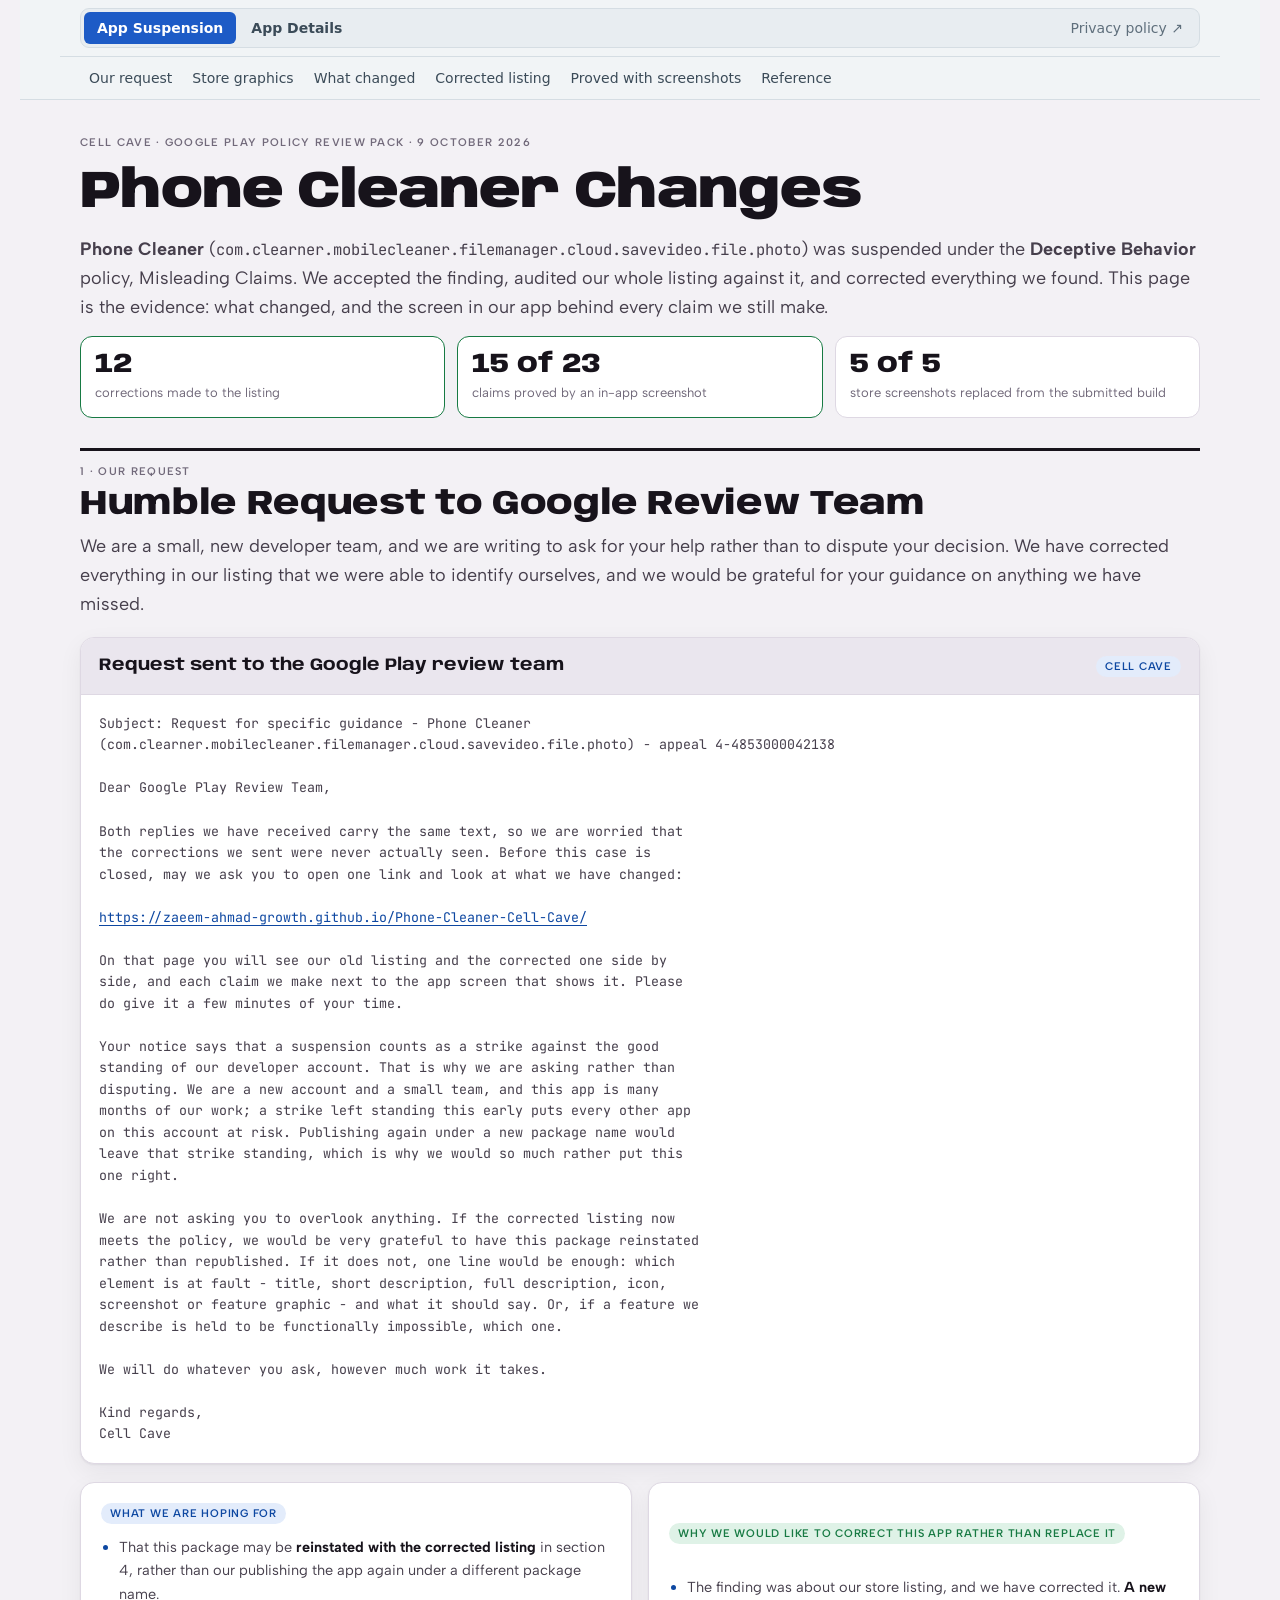
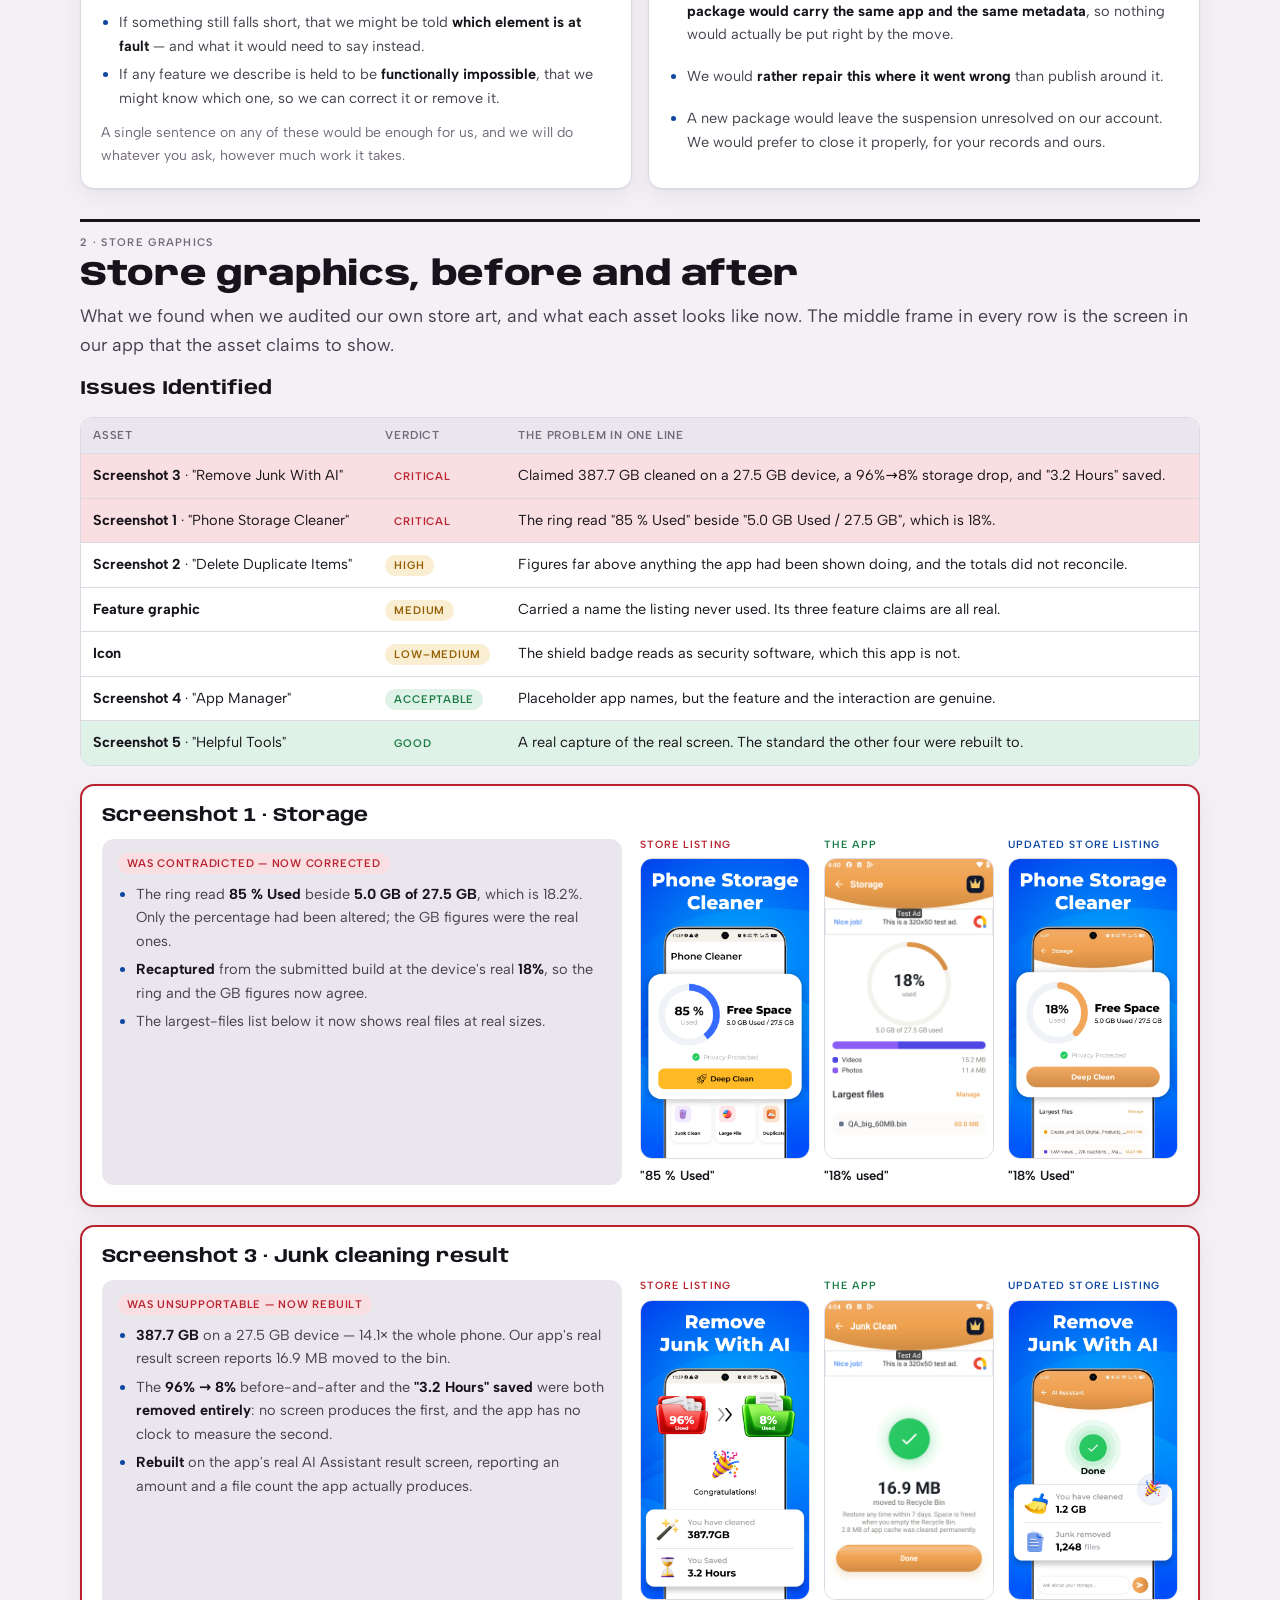
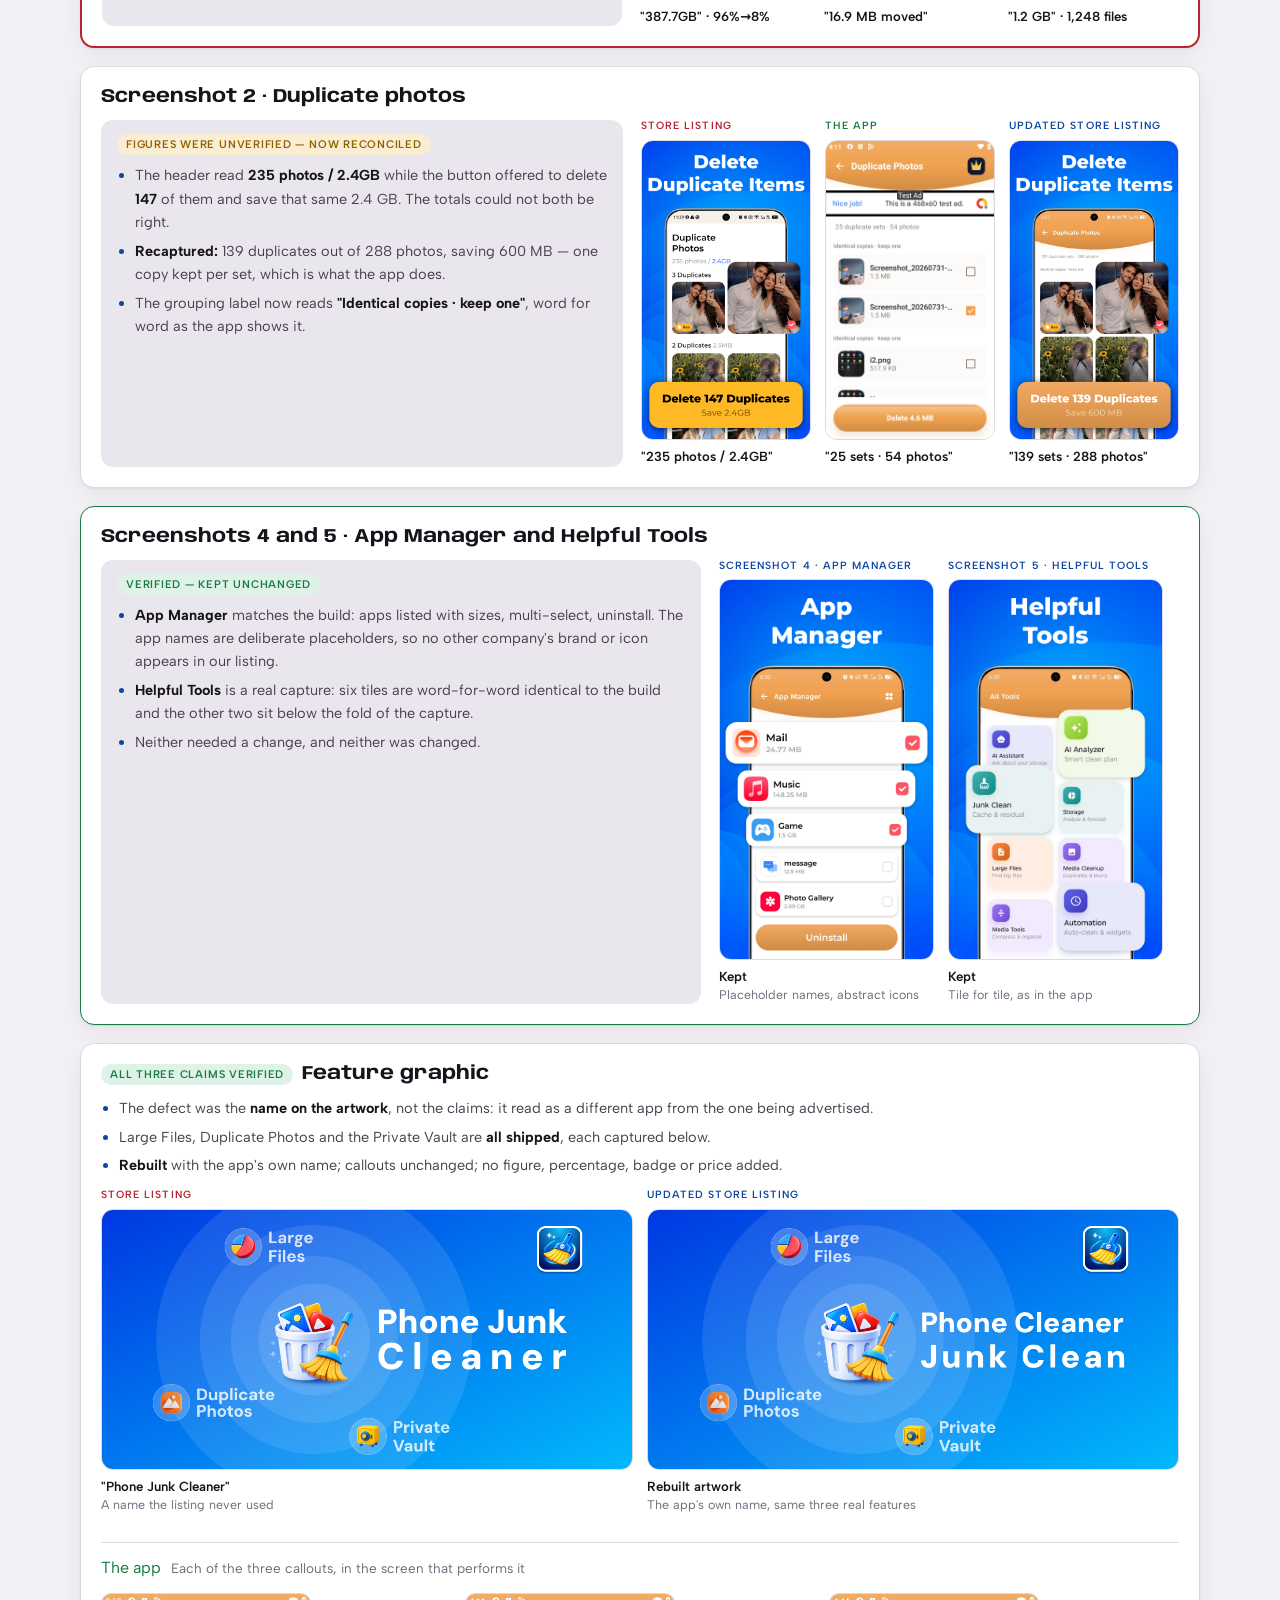
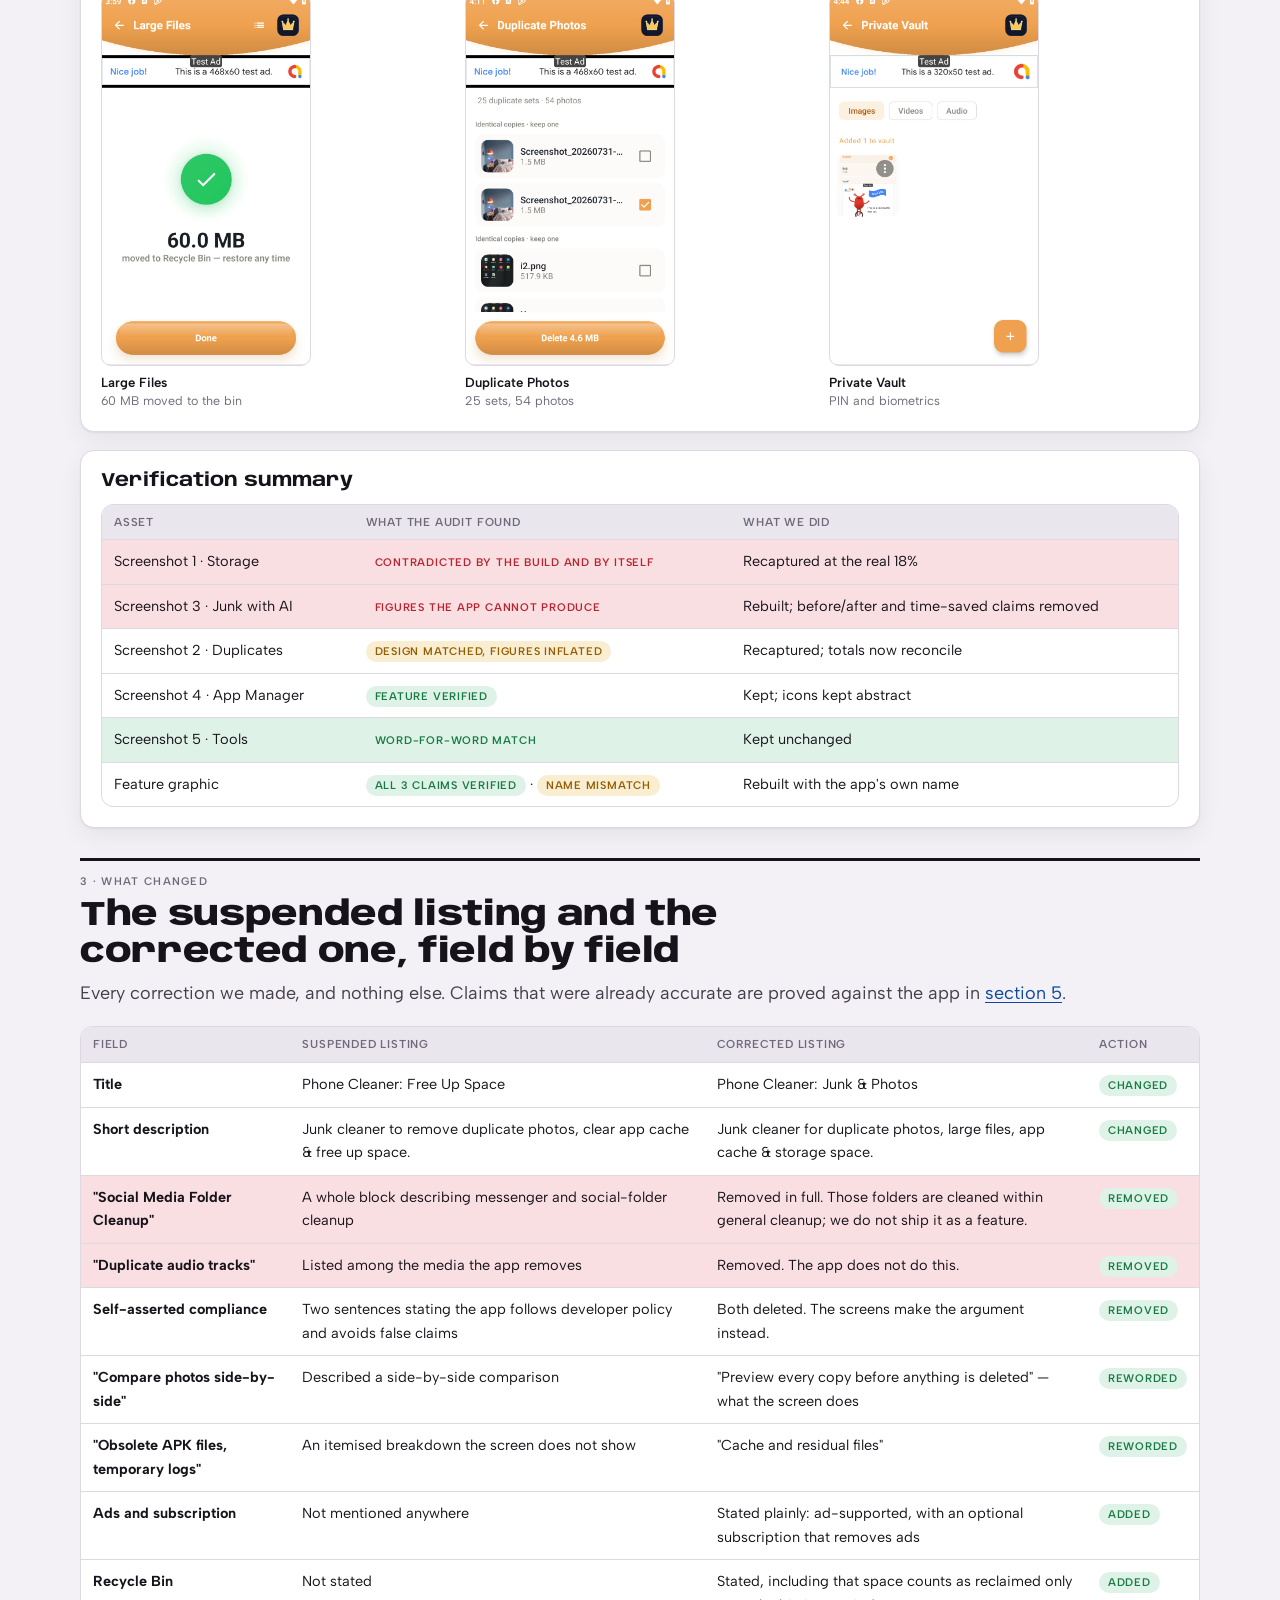
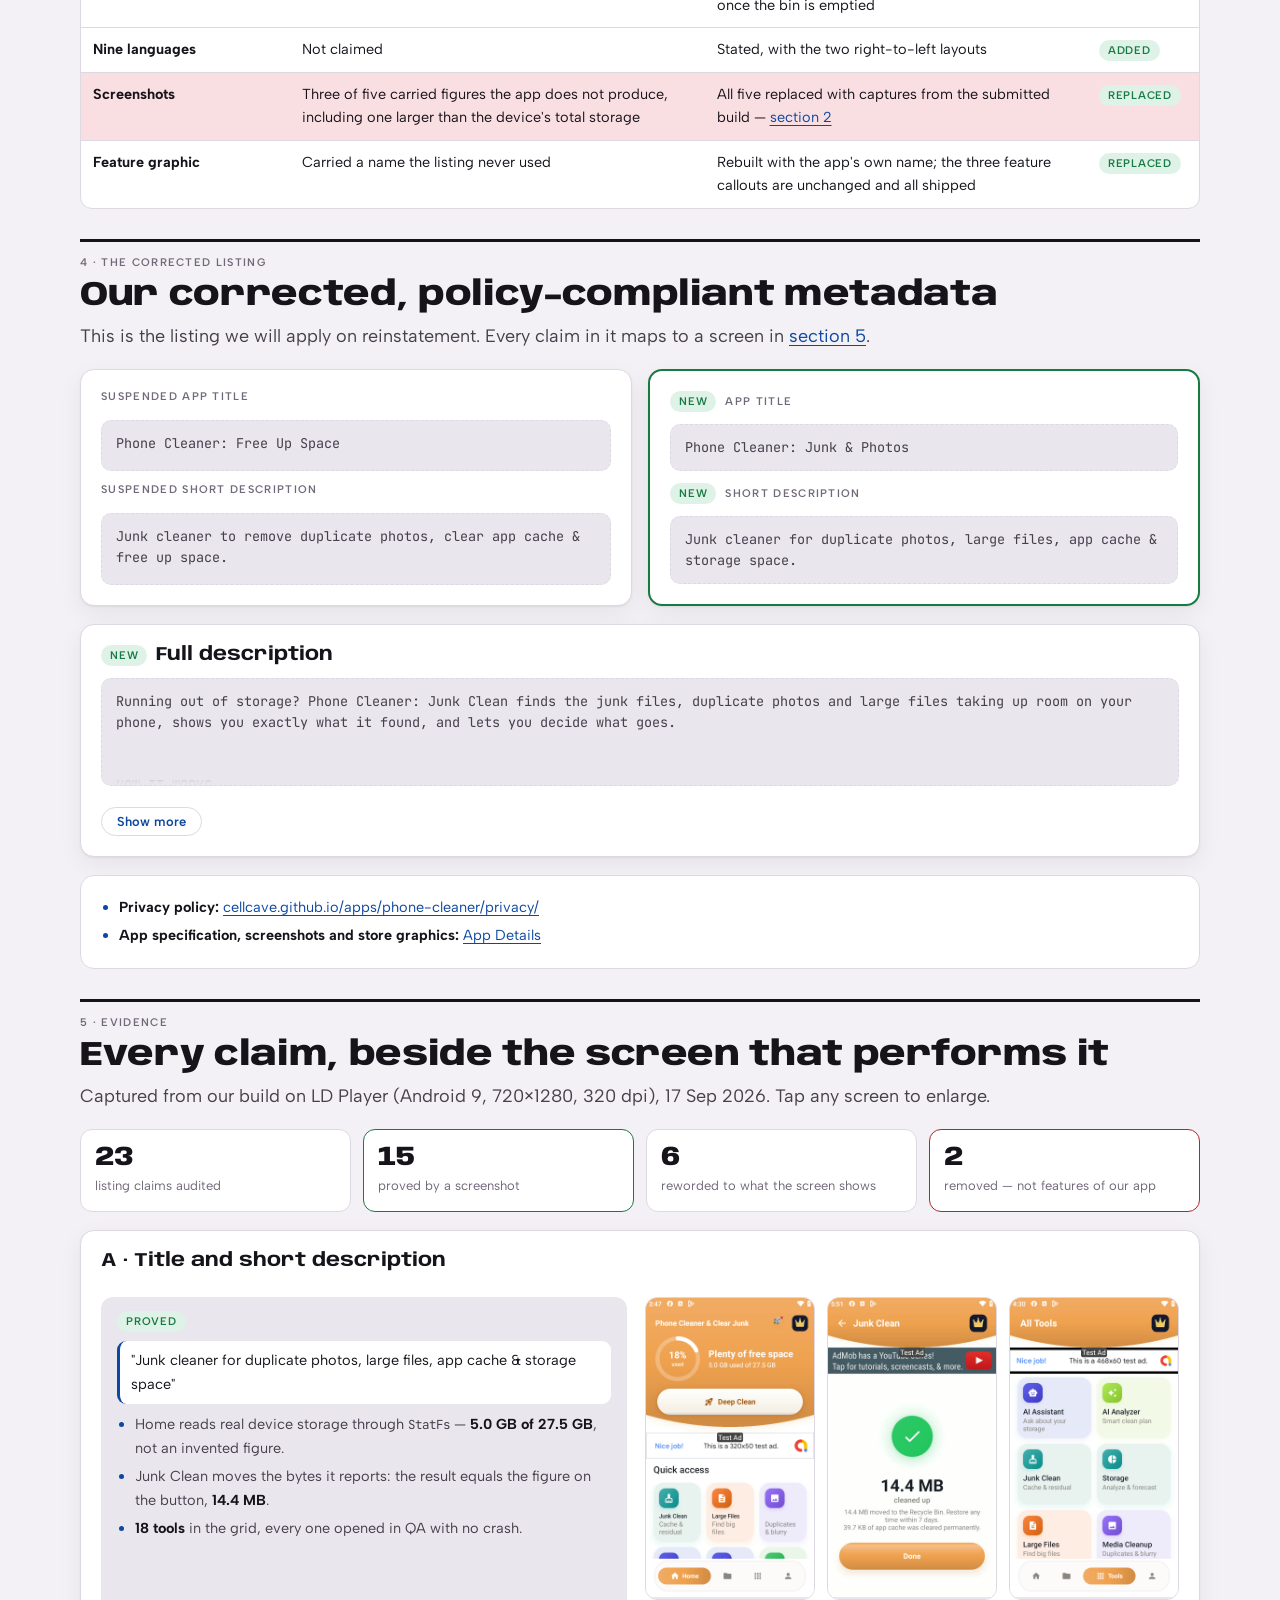
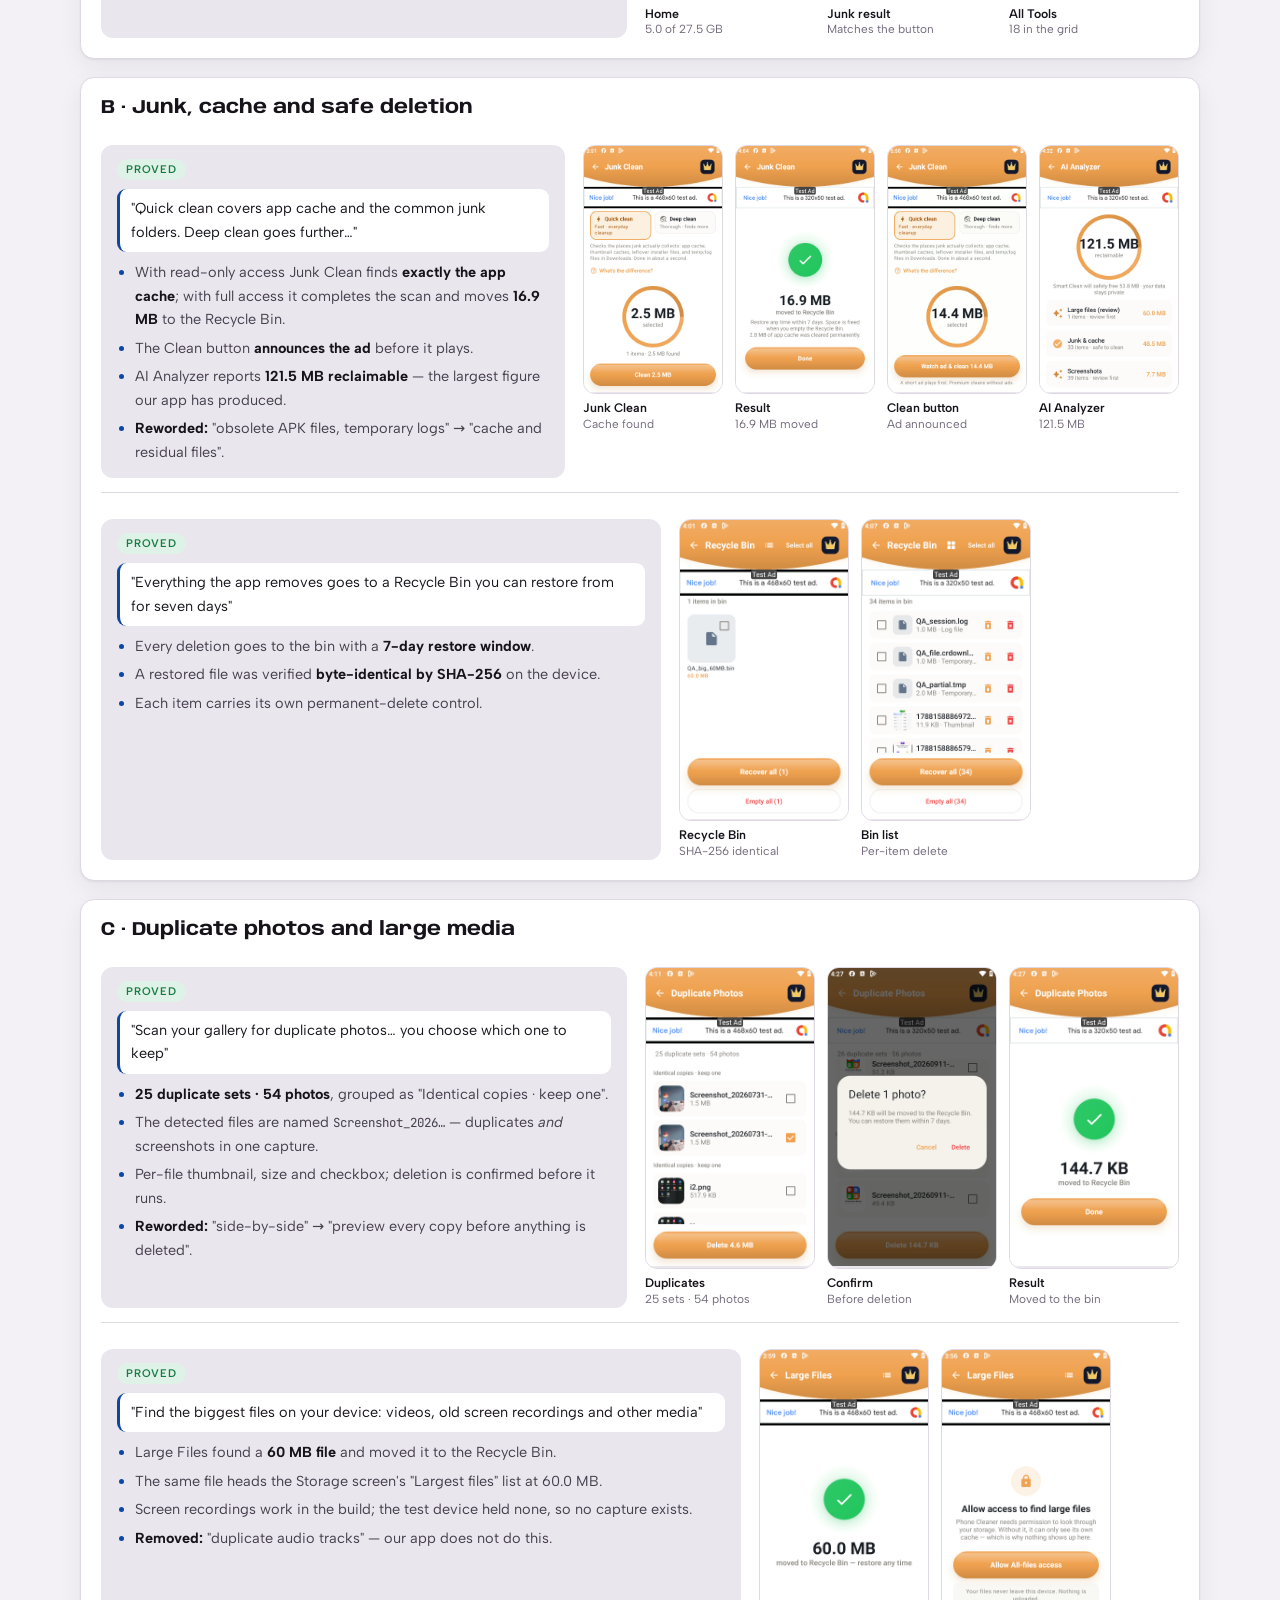
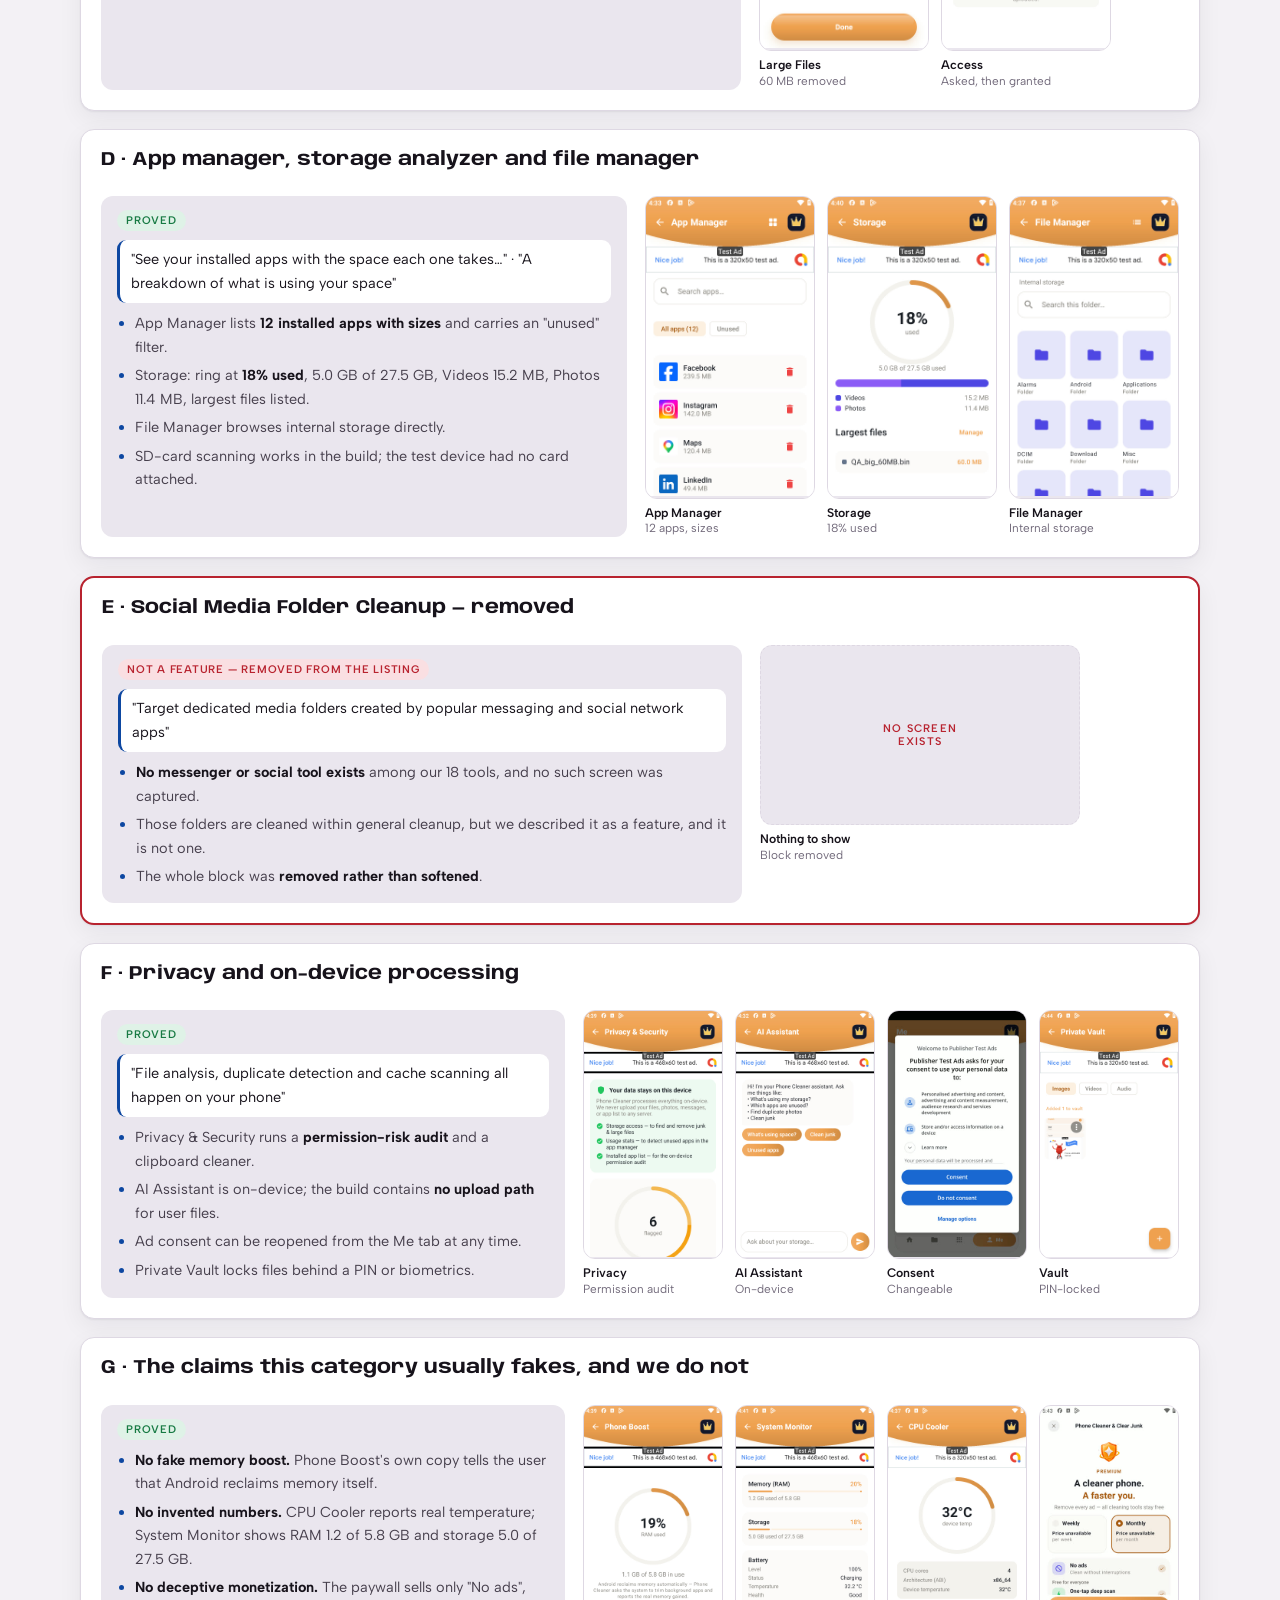
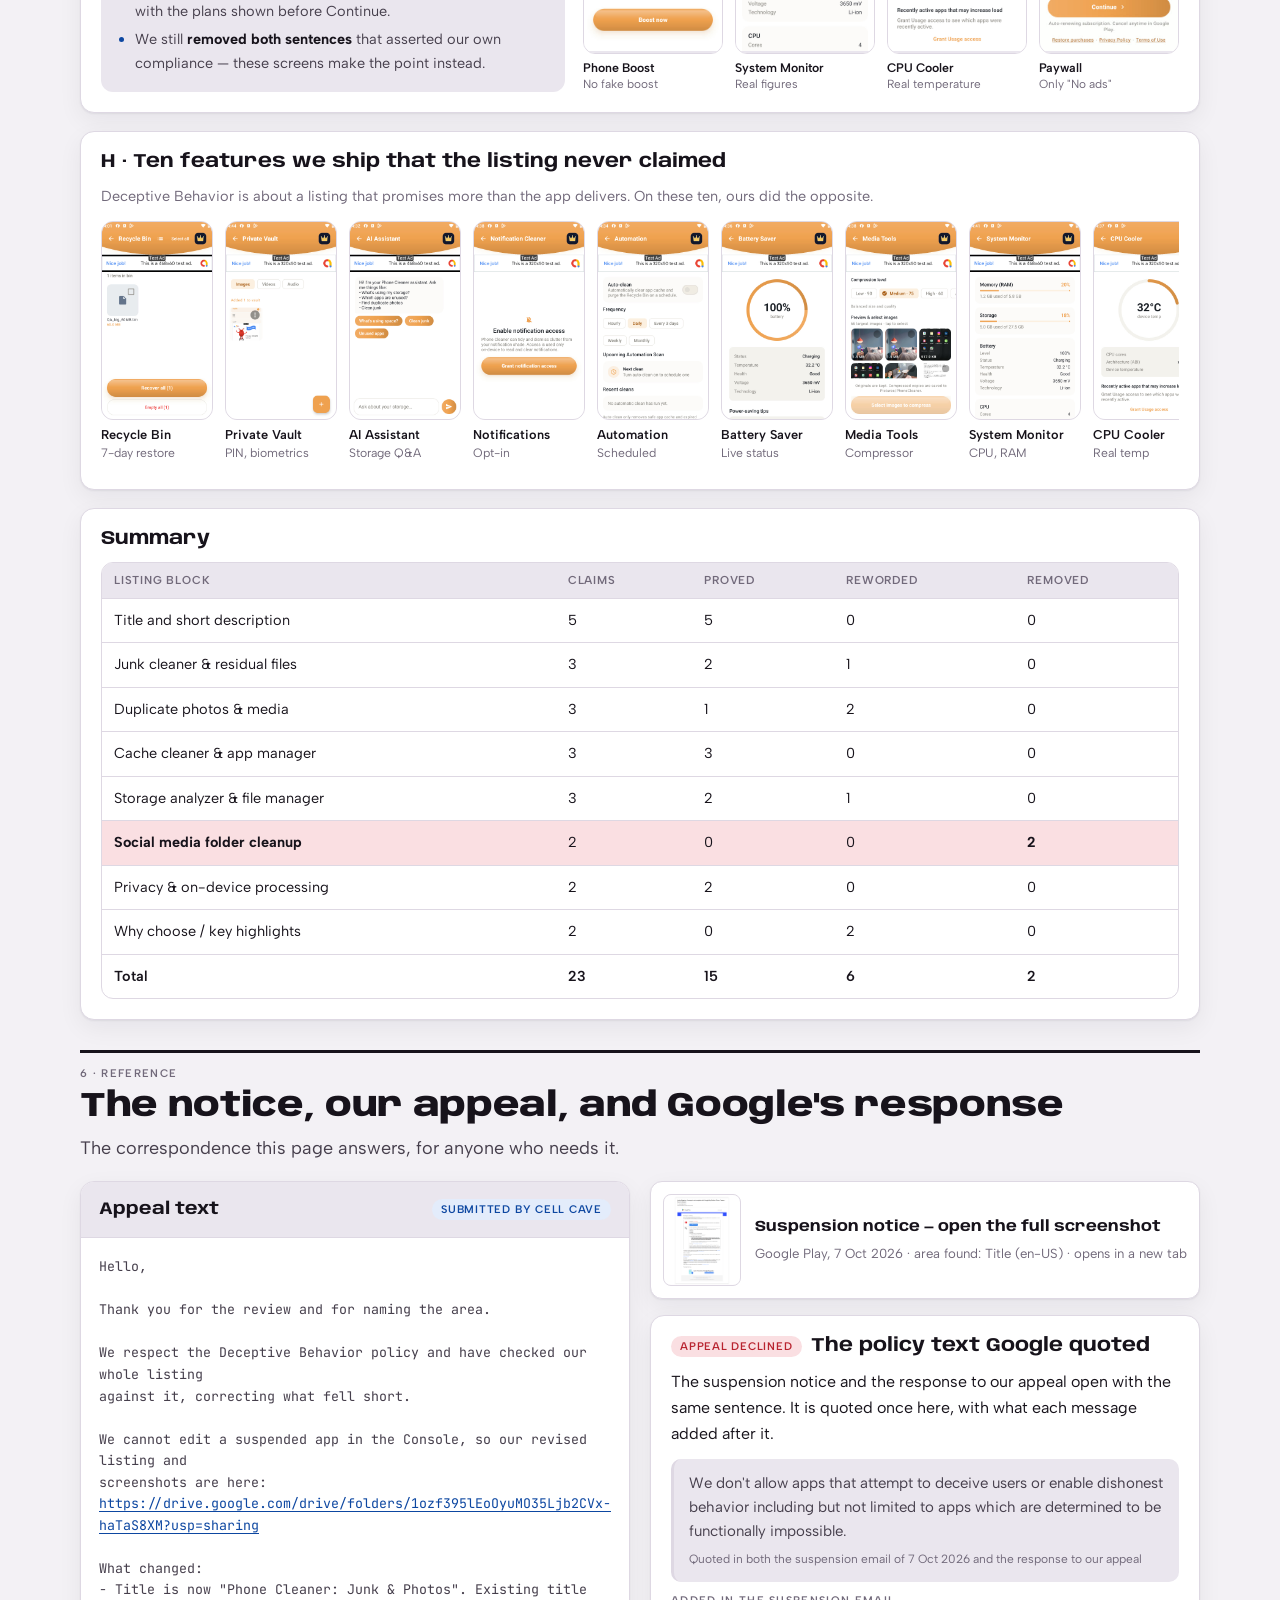
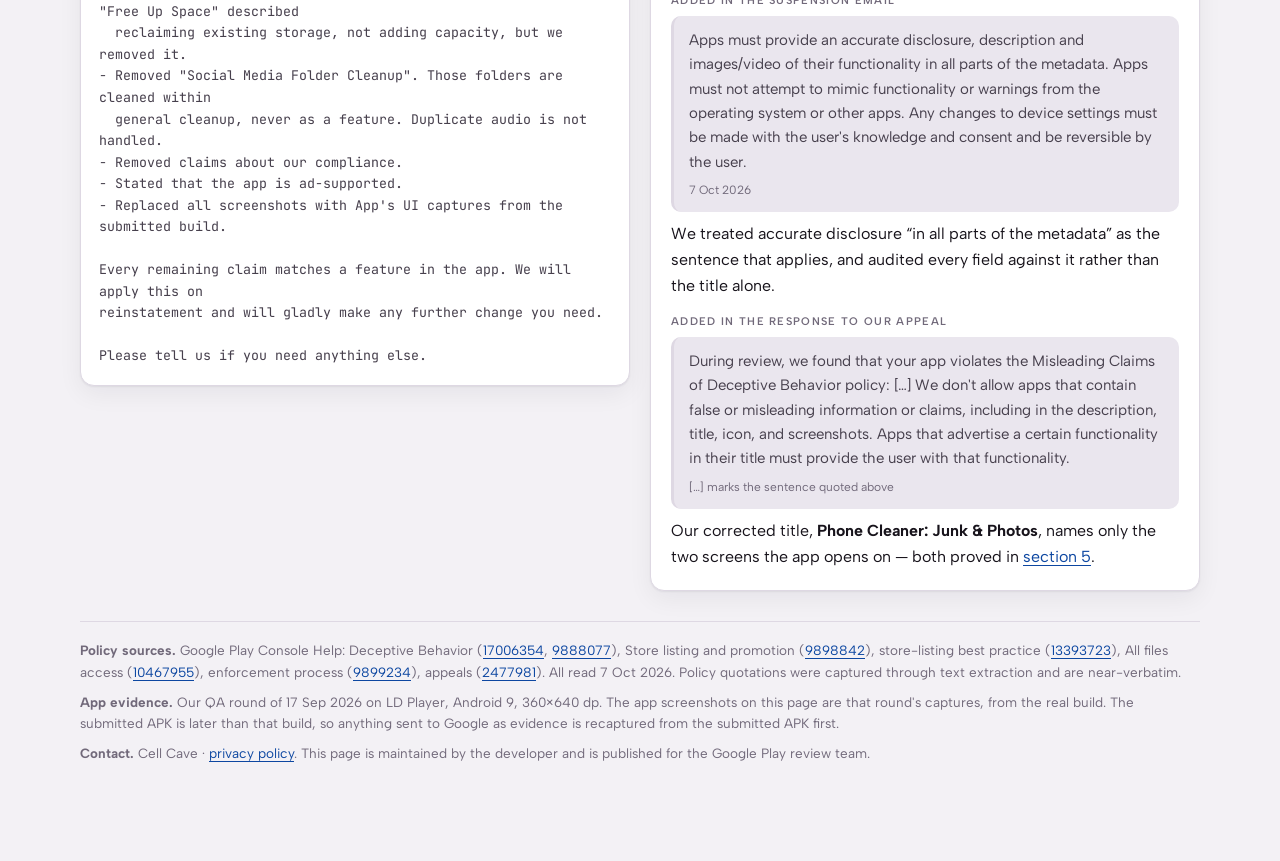
==== commit ccd6cf2b: "Store graphics move ahead of the field-by-field table The side-by-side art comparison is the stronge" ====
--- a/tabs/01-app-suspension/index.html
+++ b/tabs/01-app-suspension/index.html
@@ -215,7 +215,7 @@
   </div>
   <div class="wrap bar-sections" aria-label="Sections">
     <div class="jump" id="jump">
-      <a href="#request">Our request</a><a href="#changes">What changed</a><a href="#listing">Corrected listing</a><a href="#proof">Proved with screenshots</a><a href="#graphics">Store graphics</a><a href="#appeal">Reference</a>
+      <a href="#request">Our request</a><a href="#graphics">Store graphics</a><a href="#changes">What changed</a><a href="#listing">Corrected listing</a><a href="#proof">Proved with screenshots</a><a href="#appeal">Reference</a>
     </div>
   </div>
 </nav>
@@ -285,7 +285,7 @@
     <div class="panel">
       <div class="ev-head"><span class="pill info">What we are hoping for</span></div>
       <ul class="ev-list">
-        <li>That this package may be <b>reinstated with the corrected listing</b> in section 3, rather than our publishing the app again under a different package name.</li>
+        <li>That this package may be <b>reinstated with the corrected listing</b> in section 4, rather than our publishing the app again under a different package name.</li>
         <li>If something still falls short, that we might be told <b>which element is at fault</b> &mdash; and what it would need to say instead.</li>
         <li>If any feature we describe is held to be <b>functionally impossible</b>, that we might know which one, so we can correct it or remove it.</li>
       </ul>
@@ -303,12 +303,153 @@
   </div>
 </section>
 
-<!-- ═══════════════  2 · WHAT CHANGED  ═══════════════ -->
+<!-- ═══════════════  2 · STORE GRAPHICS  ═══════════════ -->
+<section id="graphics">
+  <div class="sec-head">
+    <span class="label">2 &middot; store graphics</span>
+    <h2>Store graphics, before and after</h2>
+    <p class="lede">What we found when we audited our own store art, and what each asset looks like now. The middle frame in every row is the screen in our app that the asset claims to show.</p>
+  </div>
+
+  <h3>Issues Identified</h3>
+  <div class="table-wrap">
+    <table>
+      <thead><tr><th>Asset</th><th style="min-width:118px">Verdict</th><th>The problem in one line</th></tr></thead>
+      <tbody>
+        <tr style="background:var(--fail-bg)"><td><b>Screenshot 3</b> &middot; "Remove Junk With AI"</td><td><span class="pill bad">Critical</span></td><td>Claimed 387.7 GB cleaned on a 27.5 GB device, a 96%&rarr;8% storage drop, and "3.2 Hours" saved.</td></tr>
+        <tr style="background:var(--fail-bg)"><td><b>Screenshot 1</b> &middot; "Phone Storage Cleaner"</td><td><span class="pill bad">Critical</span></td><td>The ring read "85 % Used" beside "5.0 GB Used / 27.5 GB", which is 18%.</td></tr>
+        <tr><td><b>Screenshot 2</b> &middot; "Delete Duplicate Items"</td><td><span class="pill warn">High</span></td><td>Figures far above anything the app had been shown doing, and the totals did not reconcile.</td></tr>
+        <tr><td><b>Feature graphic</b></td><td><span class="pill warn">Medium</span></td><td>Carried a name the listing never used. Its three feature claims are all real.</td></tr>
+        <tr><td><b>Icon</b></td><td><span class="pill warn">Low&ndash;medium</span></td><td>The shield badge reads as security software, which this app is not.</td></tr>
+        <tr><td><b>Screenshot 4</b> &middot; "App Manager"</td><td><span class="pill ok">Acceptable</span></td><td>Placeholder app names, but the feature and the interaction are genuine.</td></tr>
+        <tr style="background:var(--pass-bg)"><td><b>Screenshot 5</b> &middot; "Helpful Tools"</td><td><span class="pill ok">Good</span></td><td>A real capture of the real screen. The standard the other four were rebuilt to.</td></tr>
+      </tbody>
+    </table>
+  </div>
+
+  <!-- V1 -->
+  <div class="panel" style="border-color:var(--fail);border-width:2px">
+    <h3>Screenshot 1 &middot; Storage</h3>
+    <div class="gfx-row">
+      <div class="ev-body">
+        <div class="ev-head"><span class="pill bad">Was contradicted &mdash; now corrected</span></div>
+    <ul class="ev-list">
+      <li>The ring read <b>85 % Used</b> beside <b>5.0 GB of 27.5 GB</b>, which is 18.2%. Only the percentage had been altered; the GB figures were the real ones.</li>
+      <li><b>Recaptured</b> from the submitted build at the device's real <b>18%</b>, so the ring and the GB figures now agree.</li>
+      <li>The largest-files list below it now shows real files at real sizes.</li>
+    </ul>
+      </div>
+      <div class="three-up">
+      <figure class="store"><span class="cap-top">Store listing</span><button class="asset" type="button" data-full="listing/shot-1-storage.jpg" data-cap="Store listing · 85 % Used"><img src="listing/shot-1-storage.jpg" alt="Suspended screenshot claiming 85% used" loading="lazy"></button><figcaption><b>"85 % Used"</b></figcaption></figure>
+      <figure class="real"><span class="cap-top">The app</span><button class="asset" type="button" data-full="shots/tool-storage.jpg" data-cap="The app · 18% used"><img src="shots/tool-storage.jpg" alt="App Storage screen showing 18% used" loading="lazy"></button><figcaption><b>"18% used"</b></figcaption></figure>
+      <figure class="fixed"><span class="cap-top">Updated store listing</span><button class="asset" type="button" data-full="updated/shot-1-storage.jpg" data-cap="Updated store listing · 18% Used"><img src="updated/shot-1-storage.jpg" alt="Corrected screenshot showing 18% used" loading="lazy"></button><figcaption><b>"18% Used"</b></figcaption></figure>
+      </div>
+    </div>
+  </div>
+
+  <!-- V2 -->
+  <div class="panel" style="border-color:var(--fail);border-width:2px">
+    <h3>Screenshot 3 &middot; Junk cleaning result</h3>
+    <div class="gfx-row">
+      <div class="ev-body">
+        <div class="ev-head"><span class="pill bad">Was unsupportable &mdash; now rebuilt</span></div>
+    <ul class="ev-list">
+      <li><b>387.7 GB</b> on a 27.5 GB device &mdash; 14.1&times; the whole phone. Our app's real result screen reports 16.9 MB moved to the bin.</li>
+      <li>The <b>96%&nbsp;&rarr;&nbsp;8%</b> before-and-after and the <b>"3.2 Hours" saved</b> were both <b>removed entirely</b>: no screen produces the first, and the app has no clock to measure the second.</li>
+      <li><b>Rebuilt</b> on the app's real AI Assistant result screen, reporting an amount and a file count the app actually produces.</li>
+    </ul>
+      </div>
+      <div class="three-up">
+      <figure class="store"><span class="cap-top">Store listing</span><button class="asset" type="button" data-full="listing/shot-3-junk-ai.jpg" data-cap="Store listing · 387.7GB cleaned"><img src="listing/shot-3-junk-ai.jpg" alt="Suspended screenshot claiming 387.7GB cleaned" loading="lazy"></button><figcaption><b>"387.7GB" &middot; 96%&rarr;8%</b></figcaption></figure>
+      <figure class="real"><span class="cap-top">The app</span><button class="asset" type="button" data-full="shots/junk-result.jpg" data-cap="The app · 16.9 MB moved to Recycle Bin"><img src="shots/junk-result.jpg" alt="App junk clean result showing 16.9 MB moved" loading="lazy"></button><figcaption><b>"16.9 MB moved"</b></figcaption></figure>
+      <figure class="fixed"><span class="cap-top">Updated store listing</span><button class="asset" type="button" data-full="updated/shot-3-junk-ai.jpg" data-cap="Updated store listing · 1.2 GB cleaned, 1,248 files"><img src="updated/shot-3-junk-ai.jpg" alt="Corrected screenshot showing 1.2 GB cleaned" loading="lazy"></button><figcaption><b>"1.2 GB" &middot; 1,248 files</b></figcaption></figure>
+      </div>
+    </div>
+  </div>
+
+  <!-- V3 -->
+  <div class="panel">
+    <h3>Screenshot 2 &middot; Duplicate photos</h3>
+    <div class="gfx-row">
+      <div class="ev-body">
+        <div class="ev-head"><span class="pill warn">Figures were unverified &mdash; now reconciled</span></div>
+    <ul class="ev-list">
+      <li>The header read <b>235 photos / 2.4GB</b> while the button offered to delete <b>147</b> of them and save that same 2.4 GB. The totals could not both be right.</li>
+      <li><b>Recaptured:</b> 139 duplicates out of 288 photos, saving 600 MB &mdash; one copy kept per set, which is what the app does.</li>
+      <li>The grouping label now reads <b>"Identical copies &middot; keep one"</b>, word for word as the app shows it.</li>
+    </ul>
+      </div>
+      <div class="three-up">
+      <figure class="store"><span class="cap-top">Store listing</span><button class="asset" type="button" data-full="listing/shot-2-duplicates.jpg" data-cap="Store listing · 235 photos / 2.4GB"><img src="listing/shot-2-duplicates.jpg" alt="Suspended screenshot claiming 235 photos and 2.4GB" loading="lazy"></button><figcaption><b>"235 photos / 2.4GB"</b></figcaption></figure>
+      <figure class="real"><span class="cap-top">The app</span><button class="asset" type="button" data-full="shots/duplicates.jpg" data-cap="The app · 25 duplicate sets · 54 photos"><img src="shots/duplicates.jpg" alt="App duplicate photos screen" loading="lazy"></button><figcaption><b>"25 sets &middot; 54 photos"</b></figcaption></figure>
+      <figure class="fixed"><span class="cap-top">Updated store listing</span><button class="asset" type="button" data-full="updated/shot-2-duplicates.jpg" data-cap="Updated store listing · 139 duplicate sets"><img src="updated/shot-2-duplicates.jpg" alt="Corrected screenshot showing 139 duplicate sets" loading="lazy"></button><figcaption><b>"139 sets &middot; 288 photos"</b></figcaption></figure>
+      </div>
+    </div>
+  </div>
+
+  <!-- V4 + V5 -->
+  <div class="panel" style="border-color:var(--pass)">
+    <h3>Screenshots 4 and 5 &middot; App Manager and Helpful Tools</h3>
+    <div class="gfx-row">
+      <div class="ev-body">
+        <div class="ev-head"><span class="pill ok">Verified &mdash; kept unchanged</span></div>
+      <ul class="ev-list">
+        <li><b>App Manager</b> matches the build: apps listed with sizes, multi-select, uninstall. The app names are deliberate placeholders, so no other company's brand or icon appears in our listing.</li>
+        <li><b>Helpful Tools</b> is a real capture: six tiles are word-for-word identical to the build and the other two sit below the fold of the capture.</li>
+        <li>Neither needed a change, and neither was changed.</li>
+      </ul>
+      </div>
+      <div class="three-up two">
+      <figure class="fixed"><span class="cap-top">Screenshot 4 &middot; App Manager</span><button class="asset" type="button" data-full="updated/shot-4-app-manager.jpg" data-cap="App Manager"><img src="updated/shot-4-app-manager.jpg" alt="App manager screenshot" loading="lazy"></button><figcaption><b>Kept</b>Placeholder names, abstract icons</figcaption></figure>
+      <figure class="fixed"><span class="cap-top">Screenshot 5 &middot; Helpful Tools</span><button class="asset" type="button" data-full="updated/shot-5-tools.png" data-cap="Helpful Tools"><img src="updated/shot-5-tools.png" alt="Tools grid screenshot" loading="lazy"></button><figcaption><b>Kept</b>Tile for tile, as in the app</figcaption></figure>
+      </div>
+    </div>
+  </div>
+
+  <!-- V6 -->
+  <div class="panel">
+    <div class="ev-head"><span class="pill ok">All three claims verified</span><h3>Feature graphic</h3></div>
+    <ul class="ev-list">
+      <li>The defect was the <b>name on the artwork</b>, not the claims: it read as a different app from the one being advertised.</li>
+      <li>Large Files, Duplicate Photos and the Private Vault are <b>all shipped</b>, each captured below.</li>
+      <li><b>Rebuilt</b> with the app's own name; callouts unchanged; no figure, percentage, badge or price added.</li>
+    </ul>
+    <div class="three-up two full">
+      <figure class="store"><span class="cap-top">Store listing</span><button class="asset" type="button" data-full="listing/feature-graphic.jpg" data-cap="Store listing · feature graphic"><img src="listing/feature-graphic.jpg" alt="Suspended feature graphic reading Phone Junk Cleaner" loading="lazy"></button><figcaption><b>"Phone Junk Cleaner"</b>A name the listing never used</figcaption></figure>
+      <figure class="fixed"><span class="cap-top">Updated store listing</span><button class="asset" type="button" data-full="updated/feature-graphic.jpg" data-cap="Updated store listing · feature graphic"><img src="updated/feature-graphic.jpg" alt="Corrected feature graphic carrying the app's own name" loading="lazy"></button><figcaption><b>Rebuilt artwork</b>The app's own name, same three real features</figcaption></figure>
+    </div>
+    <div class="row-head"><span class="cap-top" style="color:var(--pass)">The app</span><span>Each of the three callouts, in the screen that performs it</span></div>
+    <div class="three-up">
+      <figure class="real"><button class="phone" type="button" data-full="shots/large-deleted.jpg" data-cap="Large Files · 60 MB removed"><img src="shots/large-deleted.jpg" alt="Large Files screen" loading="lazy"></button><figcaption><b>Large Files</b>60 MB moved to the bin</figcaption></figure>
+      <figure class="real"><button class="phone" type="button" data-full="shots/duplicates.jpg" data-cap="Duplicate Photos · 25 sets"><img src="shots/duplicates.jpg" alt="Duplicate Photos screen" loading="lazy"></button><figcaption><b>Duplicate Photos</b>25 sets, 54 photos</figcaption></figure>
+      <figure class="real"><button class="phone" type="button" data-full="shots/vault-added.jpg" data-cap="Private Vault · PIN and biometrics"><img src="shots/vault-added.jpg" alt="Private Vault screen" loading="lazy"></button><figcaption><b>Private Vault</b>PIN and biometrics</figcaption></figure>
+    </div>
+  </div>
+
+  <div class="panel">
+    <h3>Verification summary</h3>
+    <div class="table-wrap">
+      <table>
+        <thead><tr><th>Asset</th><th>What the audit found</th><th>What we did</th></tr></thead>
+        <tbody>
+          <tr style="background:var(--fail-bg)"><td>Screenshot 1 &middot; Storage</td><td><span class="pill bad">Contradicted by the build and by itself</span></td><td>Recaptured at the real 18%</td></tr>
+          <tr style="background:var(--fail-bg)"><td>Screenshot 3 &middot; Junk with AI</td><td><span class="pill bad">Figures the app cannot produce</span></td><td>Rebuilt; before/after and time-saved claims removed</td></tr>
+          <tr><td>Screenshot 2 &middot; Duplicates</td><td><span class="pill warn">Design matched, figures inflated</span></td><td>Recaptured; totals now reconcile</td></tr>
+          <tr><td>Screenshot 4 &middot; App Manager</td><td><span class="pill ok">Feature verified</span></td><td>Kept; icons kept abstract</td></tr>
+          <tr style="background:var(--pass-bg)"><td>Screenshot 5 &middot; Tools</td><td><span class="pill ok">Word-for-word match</span></td><td>Kept unchanged</td></tr>
+          <tr><td>Feature graphic</td><td><span class="pill ok">All 3 claims verified</span> &middot; <span class="pill warn">name mismatch</span></td><td>Rebuilt with the app's own name</td></tr>
+        </tbody>
+      </table>
+    </div>
+  </div>
+</section>
+
+<!-- ═══════════════  3 · WHAT CHANGED  ═══════════════ -->
 <section id="changes">
   <div class="sec-head">
-    <span class="label">2 &middot; what changed</span>
+    <span class="label">3 &middot; what changed</span>
     <h2>The suspended listing and the corrected one, field by field</h2>
-    <p class="lede">Every correction we made, and nothing else. Claims that were already accurate are proved against the app in <a href="#proof">section 4</a>.</p>
+    <p class="lede">Every correction we made, and nothing else. Claims that were already accurate are proved against the app in <a href="#proof">section 5</a>.</p>
   </div>
   <div class="table-wrap">
     <table>
@@ -324,19 +465,19 @@
         <tr><td><b>Ads and subscription</b></td><td>Not mentioned anywhere</td><td>Stated plainly: ad-supported, with an optional subscription that removes ads</td><td><span class="pill ok">Added</span></td></tr>
         <tr><td><b>Recycle Bin</b></td><td>Not stated</td><td>Stated, including that space counts as reclaimed only once the bin is emptied</td><td><span class="pill ok">Added</span></td></tr>
         <tr><td><b>Nine languages</b></td><td>Not claimed</td><td>Stated, with the two right-to-left layouts</td><td><span class="pill ok">Added</span></td></tr>
-        <tr style="background:var(--fail-bg)"><td><b>Screenshots</b></td><td>Three of five carried figures the app does not produce, including one larger than the device's total storage</td><td>All five replaced with captures from the submitted build &mdash; <a href="#graphics">section 5</a></td><td><span class="pill ok">Replaced</span></td></tr>
+        <tr style="background:var(--fail-bg)"><td><b>Screenshots</b></td><td>Three of five carried figures the app does not produce, including one larger than the device's total storage</td><td>All five replaced with captures from the submitted build &mdash; <a href="#graphics">section 2</a></td><td><span class="pill ok">Replaced</span></td></tr>
         <tr><td><b>Feature graphic</b></td><td>Carried a name the listing never used</td><td>Rebuilt with the app's own name; the three feature callouts are unchanged and all shipped</td><td><span class="pill ok">Replaced</span></td></tr>
       </tbody>
     </table>
   </div>
 </section>
 
-<!-- ═══════════════  3 · THE CORRECTED LISTING  ═══════════════ -->
+<!-- ═══════════════  4 · THE CORRECTED LISTING  ═══════════════ -->
 <section id="listing">
   <div class="sec-head">
-    <span class="label">3 &middot; the corrected listing</span>
+    <span class="label">4 &middot; the corrected listing</span>
     <h2>Our corrected, policy-compliant metadata</h2>
-    <p class="lede">This is the listing we will apply on reinstatement. Every claim in it maps to a screen in <a href="#proof">section 4</a>.</p>
+    <p class="lede">This is the listing we will apply on reinstatement. Every claim in it maps to a screen in <a href="#proof">section 5</a>.</p>
   </div>
 
   <div class="grid-2">
@@ -427,10 +568,10 @@
   </div>
 </section>
 
-<!-- ═══════════════  4 · PROVED WITH SCREENSHOTS  ═══════════════ -->
+<!-- ═══════════════  5 · PROVED WITH SCREENSHOTS  ═══════════════ -->
 <section id="proof">
   <div class="sec-head">
-    <span class="label">4 &middot; evidence</span>
+    <span class="label">5 &middot; evidence</span>
     <h2>Every claim, beside the screen that performs it</h2>
     <p class="lede">Captured from our build on LD Player (Android 9, 720&times;1280, 320 dpi), 17 Sep 2026. Tap any screen to enlarge.</p>
   </div>
@@ -656,147 +797,6 @@
   </div>
 </section>
 
-<!-- ═══════════════  5 · STORE GRAPHICS  ═══════════════ -->
-<section id="graphics">
-  <div class="sec-head">
-    <span class="label">5 &middot; store graphics</span>
-    <h2>Store graphics, before and after</h2>
-    <p class="lede">What we found when we audited our own store art, and what each asset looks like now. The middle frame in every row is the screen in our app that the asset claims to show.</p>
-  </div>
-
-  <h3>Issues Identified</h3>
-  <div class="table-wrap">
-    <table>
-      <thead><tr><th>Asset</th><th style="min-width:118px">Verdict</th><th>The problem in one line</th></tr></thead>
-      <tbody>
-        <tr style="background:var(--fail-bg)"><td><b>Screenshot 3</b> &middot; "Remove Junk With AI"</td><td><span class="pill bad">Critical</span></td><td>Claimed 387.7 GB cleaned on a 27.5 GB device, a 96%&rarr;8% storage drop, and "3.2 Hours" saved.</td></tr>
-        <tr style="background:var(--fail-bg)"><td><b>Screenshot 1</b> &middot; "Phone Storage Cleaner"</td><td><span class="pill bad">Critical</span></td><td>The ring read "85 % Used" beside "5.0 GB Used / 27.5 GB", which is 18%.</td></tr>
-        <tr><td><b>Screenshot 2</b> &middot; "Delete Duplicate Items"</td><td><span class="pill warn">High</span></td><td>Figures far above anything the app had been shown doing, and the totals did not reconcile.</td></tr>
-        <tr><td><b>Feature graphic</b></td><td><span class="pill warn">Medium</span></td><td>Carried a name the listing never used. Its three feature claims are all real.</td></tr>
-        <tr><td><b>Icon</b></td><td><span class="pill warn">Low&ndash;medium</span></td><td>The shield badge reads as security software, which this app is not.</td></tr>
-        <tr><td><b>Screenshot 4</b> &middot; "App Manager"</td><td><span class="pill ok">Acceptable</span></td><td>Placeholder app names, but the feature and the interaction are genuine.</td></tr>
-        <tr style="background:var(--pass-bg)"><td><b>Screenshot 5</b> &middot; "Helpful Tools"</td><td><span class="pill ok">Good</span></td><td>A real capture of the real screen. The standard the other four were rebuilt to.</td></tr>
-      </tbody>
-    </table>
-  </div>
-
-  <!-- V1 -->
-  <div class="panel" style="border-color:var(--fail);border-width:2px">
-    <h3>Screenshot 1 &middot; Storage</h3>
-    <div class="gfx-row">
-      <div class="ev-body">
-        <div class="ev-head"><span class="pill bad">Was contradicted &mdash; now corrected</span></div>
-    <ul class="ev-list">
-      <li>The ring read <b>85 % Used</b> beside <b>5.0 GB of 27.5 GB</b>, which is 18.2%. Only the percentage had been altered; the GB figures were the real ones.</li>
-      <li><b>Recaptured</b> from the submitted build at the device's real <b>18%</b>, so the ring and the GB figures now agree.</li>
-      <li>The largest-files list below it now shows real files at real sizes.</li>
-    </ul>
-      </div>
-      <div class="three-up">
-      <figure class="store"><span class="cap-top">Store listing</span><button class="asset" type="button" data-full="listing/shot-1-storage.jpg" data-cap="Store listing · 85 % Used"><img src="listing/shot-1-storage.jpg" alt="Suspended screenshot claiming 85% used" loading="lazy"></button><figcaption><b>"85 % Used"</b></figcaption></figure>
-      <figure class="real"><span class="cap-top">The app</span><button class="asset" type="button" data-full="shots/tool-storage.jpg" data-cap="The app · 18% used"><img src="shots/tool-storage.jpg" alt="App Storage screen showing 18% used" loading="lazy"></button><figcaption><b>"18% used"</b></figcaption></figure>
-      <figure class="fixed"><span class="cap-top">Updated store listing</span><button class="asset" type="button" data-full="updated/shot-1-storage.jpg" data-cap="Updated store listing · 18% Used"><img src="updated/shot-1-storage.jpg" alt="Corrected screenshot showing 18% used" loading="lazy"></button><figcaption><b>"18% Used"</b></figcaption></figure>
-      </div>
-    </div>
-  </div>
-
-  <!-- V2 -->
-  <div class="panel" style="border-color:var(--fail);border-width:2px">
-    <h3>Screenshot 3 &middot; Junk cleaning result</h3>
-    <div class="gfx-row">
-      <div class="ev-body">
-        <div class="ev-head"><span class="pill bad">Was unsupportable &mdash; now rebuilt</span></div>
-    <ul class="ev-list">
-      <li><b>387.7 GB</b> on a 27.5 GB device &mdash; 14.1&times; the whole phone. Our app's real result screen reports 16.9 MB moved to the bin.</li>
-      <li>The <b>96%&nbsp;&rarr;&nbsp;8%</b> before-and-after and the <b>"3.2 Hours" saved</b> were both <b>removed entirely</b>: no screen produces the first, and the app has no clock to measure the second.</li>
-      <li><b>Rebuilt</b> on the app's real AI Assistant result screen, reporting an amount and a file count the app actually produces.</li>
-    </ul>
-      </div>
-      <div class="three-up">
-      <figure class="store"><span class="cap-top">Store listing</span><button class="asset" type="button" data-full="listing/shot-3-junk-ai.jpg" data-cap="Store listing · 387.7GB cleaned"><img src="listing/shot-3-junk-ai.jpg" alt="Suspended screenshot claiming 387.7GB cleaned" loading="lazy"></button><figcaption><b>"387.7GB" &middot; 96%&rarr;8%</b></figcaption></figure>
-      <figure class="real"><span class="cap-top">The app</span><button class="asset" type="button" data-full="shots/junk-result.jpg" data-cap="The app · 16.9 MB moved to Recycle Bin"><img src="shots/junk-result.jpg" alt="App junk clean result showing 16.9 MB moved" loading="lazy"></button><figcaption><b>"16.9 MB moved"</b></figcaption></figure>
-      <figure class="fixed"><span class="cap-top">Updated store listing</span><button class="asset" type="button" data-full="updated/shot-3-junk-ai.jpg" data-cap="Updated store listing · 1.2 GB cleaned, 1,248 files"><img src="updated/shot-3-junk-ai.jpg" alt="Corrected screenshot showing 1.2 GB cleaned" loading="lazy"></button><figcaption><b>"1.2 GB" &middot; 1,248 files</b></figcaption></figure>
-      </div>
-    </div>
-  </div>
-
-  <!-- V3 -->
-  <div class="panel">
-    <h3>Screenshot 2 &middot; Duplicate photos</h3>
-    <div class="gfx-row">
-      <div class="ev-body">
-        <div class="ev-head"><span class="pill warn">Figures were unverified &mdash; now reconciled</span></div>
-    <ul class="ev-list">
-      <li>The header read <b>235 photos / 2.4GB</b> while the button offered to delete <b>147</b> of them and save that same 2.4 GB. The totals could not both be right.</li>
-      <li><b>Recaptured:</b> 139 duplicates out of 288 photos, saving 600 MB &mdash; one copy kept per set, which is what the app does.</li>
-      <li>The grouping label now reads <b>"Identical copies &middot; keep one"</b>, word for word as the app shows it.</li>
-    </ul>
-      </div>
-      <div class="three-up">
-      <figure class="store"><span class="cap-top">Store listing</span><button class="asset" type="button" data-full="listing/shot-2-duplicates.jpg" data-cap="Store listing · 235 photos / 2.4GB"><img src="listing/shot-2-duplicates.jpg" alt="Suspended screenshot claiming 235 photos and 2.4GB" loading="lazy"></button><figcaption><b>"235 photos / 2.4GB"</b></figcaption></figure>
-      <figure class="real"><span class="cap-top">The app</span><button class="asset" type="button" data-full="shots/duplicates.jpg" data-cap="The app · 25 duplicate sets · 54 photos"><img src="shots/duplicates.jpg" alt="App duplicate photos screen" loading="lazy"></button><figcaption><b>"25 sets &middot; 54 photos"</b></figcaption></figure>
-      <figure class="fixed"><span class="cap-top">Updated store listing</span><button class="asset" type="button" data-full="updated/shot-2-duplicates.jpg" data-cap="Updated store listing · 139 duplicate sets"><img src="updated/shot-2-duplicates.jpg" alt="Corrected screenshot showing 139 duplicate sets" loading="lazy"></button><figcaption><b>"139 sets &middot; 288 photos"</b></figcaption></figure>
-      </div>
-    </div>
-  </div>
-
-  <!-- V4 + V5 -->
-  <div class="panel" style="border-color:var(--pass)">
-    <h3>Screenshots 4 and 5 &middot; App Manager and Helpful Tools</h3>
-    <div class="gfx-row">
-      <div class="ev-body">
-        <div class="ev-head"><span class="pill ok">Verified &mdash; kept unchanged</span></div>
-      <ul class="ev-list">
-        <li><b>App Manager</b> matches the build: apps listed with sizes, multi-select, uninstall. The app names are deliberate placeholders, so no other company's brand or icon appears in our listing.</li>
-        <li><b>Helpful Tools</b> is a real capture: six tiles are word-for-word identical to the build and the other two sit below the fold of the capture.</li>
-        <li>Neither needed a change, and neither was changed.</li>
-      </ul>
-      </div>
-      <div class="three-up two">
-      <figure class="fixed"><span class="cap-top">Screenshot 4 &middot; App Manager</span><button class="asset" type="button" data-full="updated/shot-4-app-manager.jpg" data-cap="App Manager"><img src="updated/shot-4-app-manager.jpg" alt="App manager screenshot" loading="lazy"></button><figcaption><b>Kept</b>Placeholder names, abstract icons</figcaption></figure>
-      <figure class="fixed"><span class="cap-top">Screenshot 5 &middot; Helpful Tools</span><button class="asset" type="button" data-full="updated/shot-5-tools.png" data-cap="Helpful Tools"><img src="updated/shot-5-tools.png" alt="Tools grid screenshot" loading="lazy"></button><figcaption><b>Kept</b>Tile for tile, as in the app</figcaption></figure>
-      </div>
-    </div>
-  </div>
-
-  <!-- V6 -->
-  <div class="panel">
-    <div class="ev-head"><span class="pill ok">All three claims verified</span><h3>Feature graphic</h3></div>
-    <ul class="ev-list">
-      <li>The defect was the <b>name on the artwork</b>, not the claims: it read as a different app from the one being advertised.</li>
-      <li>Large Files, Duplicate Photos and the Private Vault are <b>all shipped</b>, each captured below.</li>
-      <li><b>Rebuilt</b> with the app's own name; callouts unchanged; no figure, percentage, badge or price added.</li>
-    </ul>
-    <div class="three-up two full">
-      <figure class="store"><span class="cap-top">Store listing</span><button class="asset" type="button" data-full="listing/feature-graphic.jpg" data-cap="Store listing · feature graphic"><img src="listing/feature-graphic.jpg" alt="Suspended feature graphic reading Phone Junk Cleaner" loading="lazy"></button><figcaption><b>"Phone Junk Cleaner"</b>A name the listing never used</figcaption></figure>
-      <figure class="fixed"><span class="cap-top">Updated store listing</span><button class="asset" type="button" data-full="updated/feature-graphic.jpg" data-cap="Updated store listing · feature graphic"><img src="updated/feature-graphic.jpg" alt="Corrected feature graphic carrying the app's own name" loading="lazy"></button><figcaption><b>Rebuilt artwork</b>The app's own name, same three real features</figcaption></figure>
-    </div>
-    <div class="row-head"><span class="cap-top" style="color:var(--pass)">The app</span><span>Each of the three callouts, in the screen that performs it</span></div>
-    <div class="three-up">
-      <figure class="real"><button class="phone" type="button" data-full="shots/large-deleted.jpg" data-cap="Large Files · 60 MB removed"><img src="shots/large-deleted.jpg" alt="Large Files screen" loading="lazy"></button><figcaption><b>Large Files</b>60 MB moved to the bin</figcaption></figure>
-      <figure class="real"><button class="phone" type="button" data-full="shots/duplicates.jpg" data-cap="Duplicate Photos · 25 sets"><img src="shots/duplicates.jpg" alt="Duplicate Photos screen" loading="lazy"></button><figcaption><b>Duplicate Photos</b>25 sets, 54 photos</figcaption></figure>
-      <figure class="real"><button class="phone" type="button" data-full="shots/vault-added.jpg" data-cap="Private Vault · PIN and biometrics"><img src="shots/vault-added.jpg" alt="Private Vault screen" loading="lazy"></button><figcaption><b>Private Vault</b>PIN and biometrics</figcaption></figure>
-    </div>
-  </div>
-
-  <div class="panel">
-    <h3>Verification summary</h3>
-    <div class="table-wrap">
-      <table>
-        <thead><tr><th>Asset</th><th>What the audit found</th><th>What we did</th></tr></thead>
-        <tbody>
-          <tr style="background:var(--fail-bg)"><td>Screenshot 1 &middot; Storage</td><td><span class="pill bad">Contradicted by the build and by itself</span></td><td>Recaptured at the real 18%</td></tr>
-          <tr style="background:var(--fail-bg)"><td>Screenshot 3 &middot; Junk with AI</td><td><span class="pill bad">Figures the app cannot produce</span></td><td>Rebuilt; before/after and time-saved claims removed</td></tr>
-          <tr><td>Screenshot 2 &middot; Duplicates</td><td><span class="pill warn">Design matched, figures inflated</span></td><td>Recaptured; totals now reconcile</td></tr>
-          <tr><td>Screenshot 4 &middot; App Manager</td><td><span class="pill ok">Feature verified</span></td><td>Kept; icons kept abstract</td></tr>
-          <tr style="background:var(--pass-bg)"><td>Screenshot 5 &middot; Tools</td><td><span class="pill ok">Word-for-word match</span></td><td>Kept unchanged</td></tr>
-          <tr><td>Feature graphic</td><td><span class="pill ok">All 3 claims verified</span> &middot; <span class="pill warn">name mismatch</span></td><td>Rebuilt with the app's own name</td></tr>
-        </tbody>
-      </table>
-    </div>
-  </div>
-</section>
-
 <!-- ═══════════════  6 · REFERENCE  ═══════════════ -->
 <section id="appeal">
   <div class="sec-head">
@@ -861,7 +861,7 @@
             <span class="label">Added in the response to our appeal</span>
             <blockquote>During review, we found that your app violates the Misleading Claims of Deceptive Behavior policy: [&hellip;] We don't allow apps that contain false or misleading information or claims, including in the description, title, icon, and screenshots. Apps that advertise a certain functionality in their title must provide the user with that functionality.
               <cite>[&hellip;] marks the sentence quoted above</cite></blockquote>
-            <p>Our corrected title, <b>Phone Cleaner: Junk &amp; Photos</b>, names only the two screens the app opens on &mdash; both proved in <a href="#proof">section 4</a>.</p>
+            <p>Our corrected title, <b>Phone Cleaner: Junk &amp; Photos</b>, names only the two screens the app opens on &mdash; both proved in <a href="#proof">section 5</a>.</p>
           </div>
         </div>
       </div>
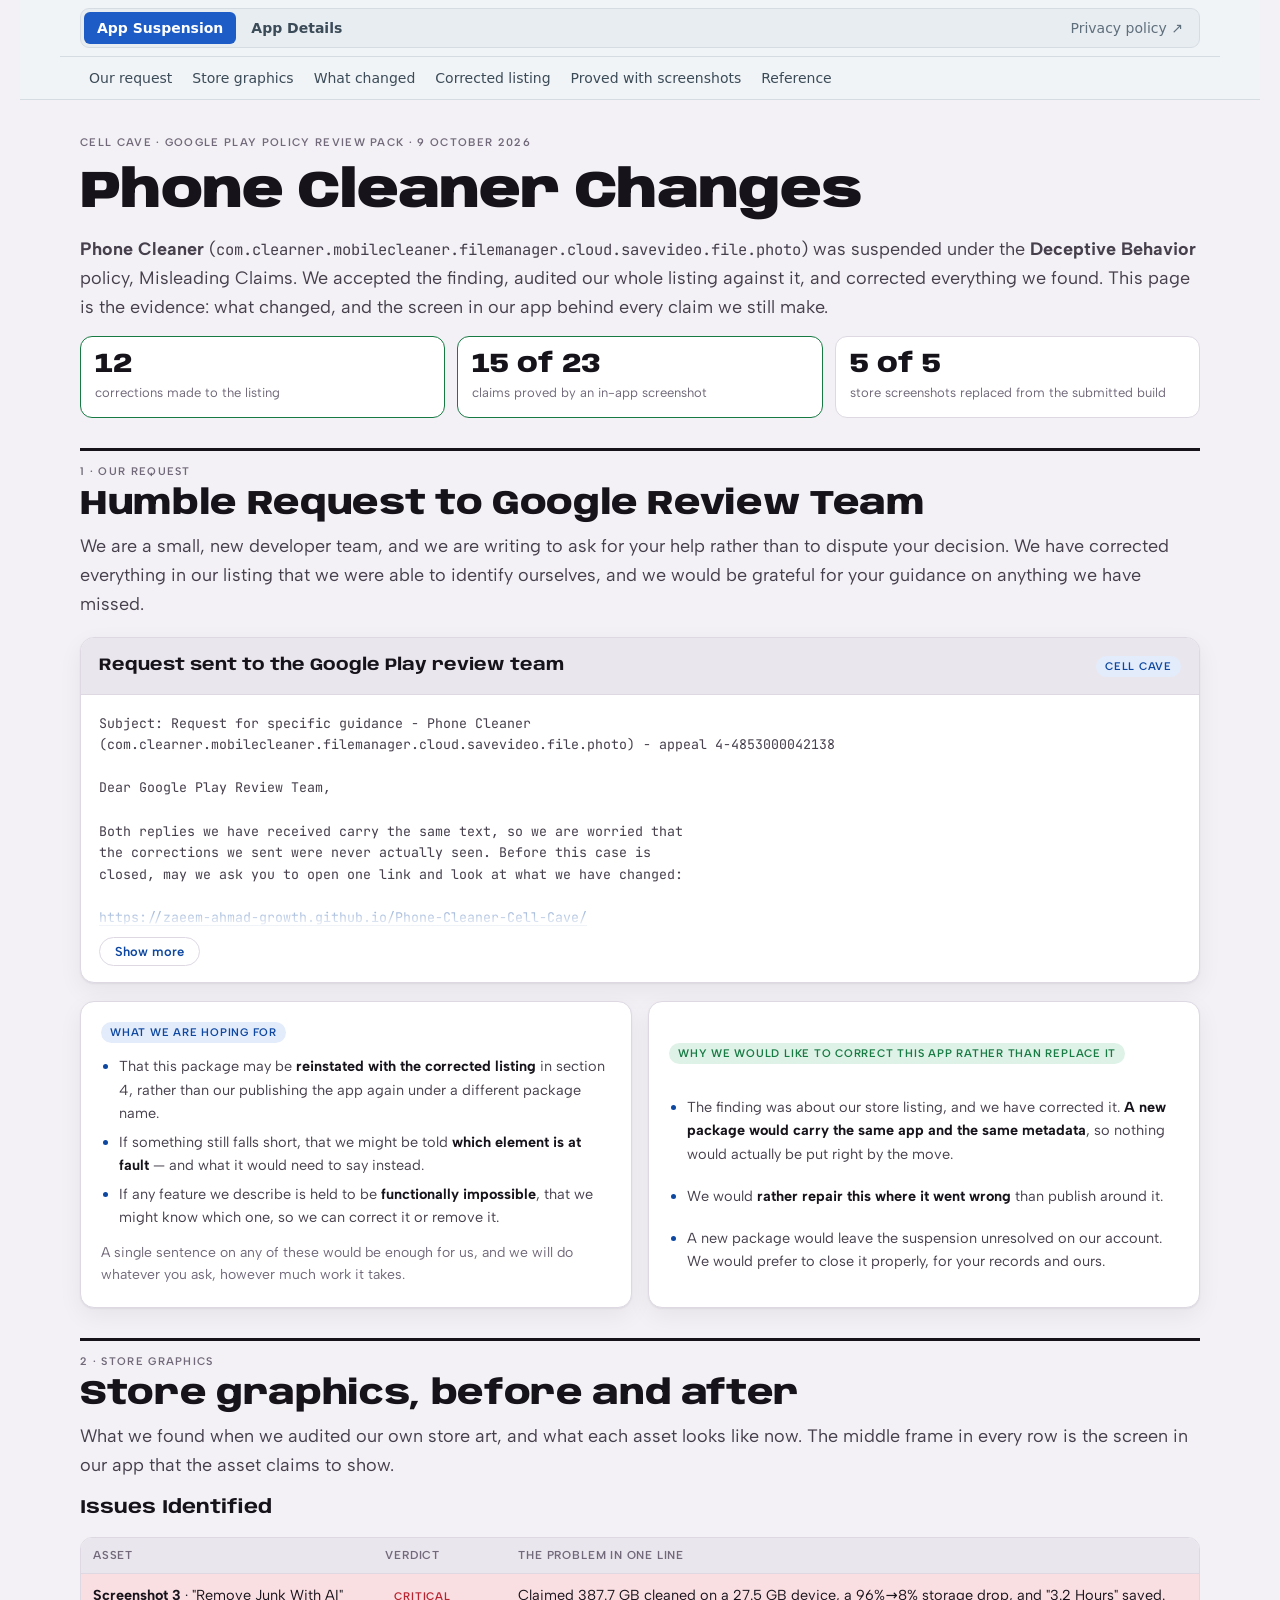
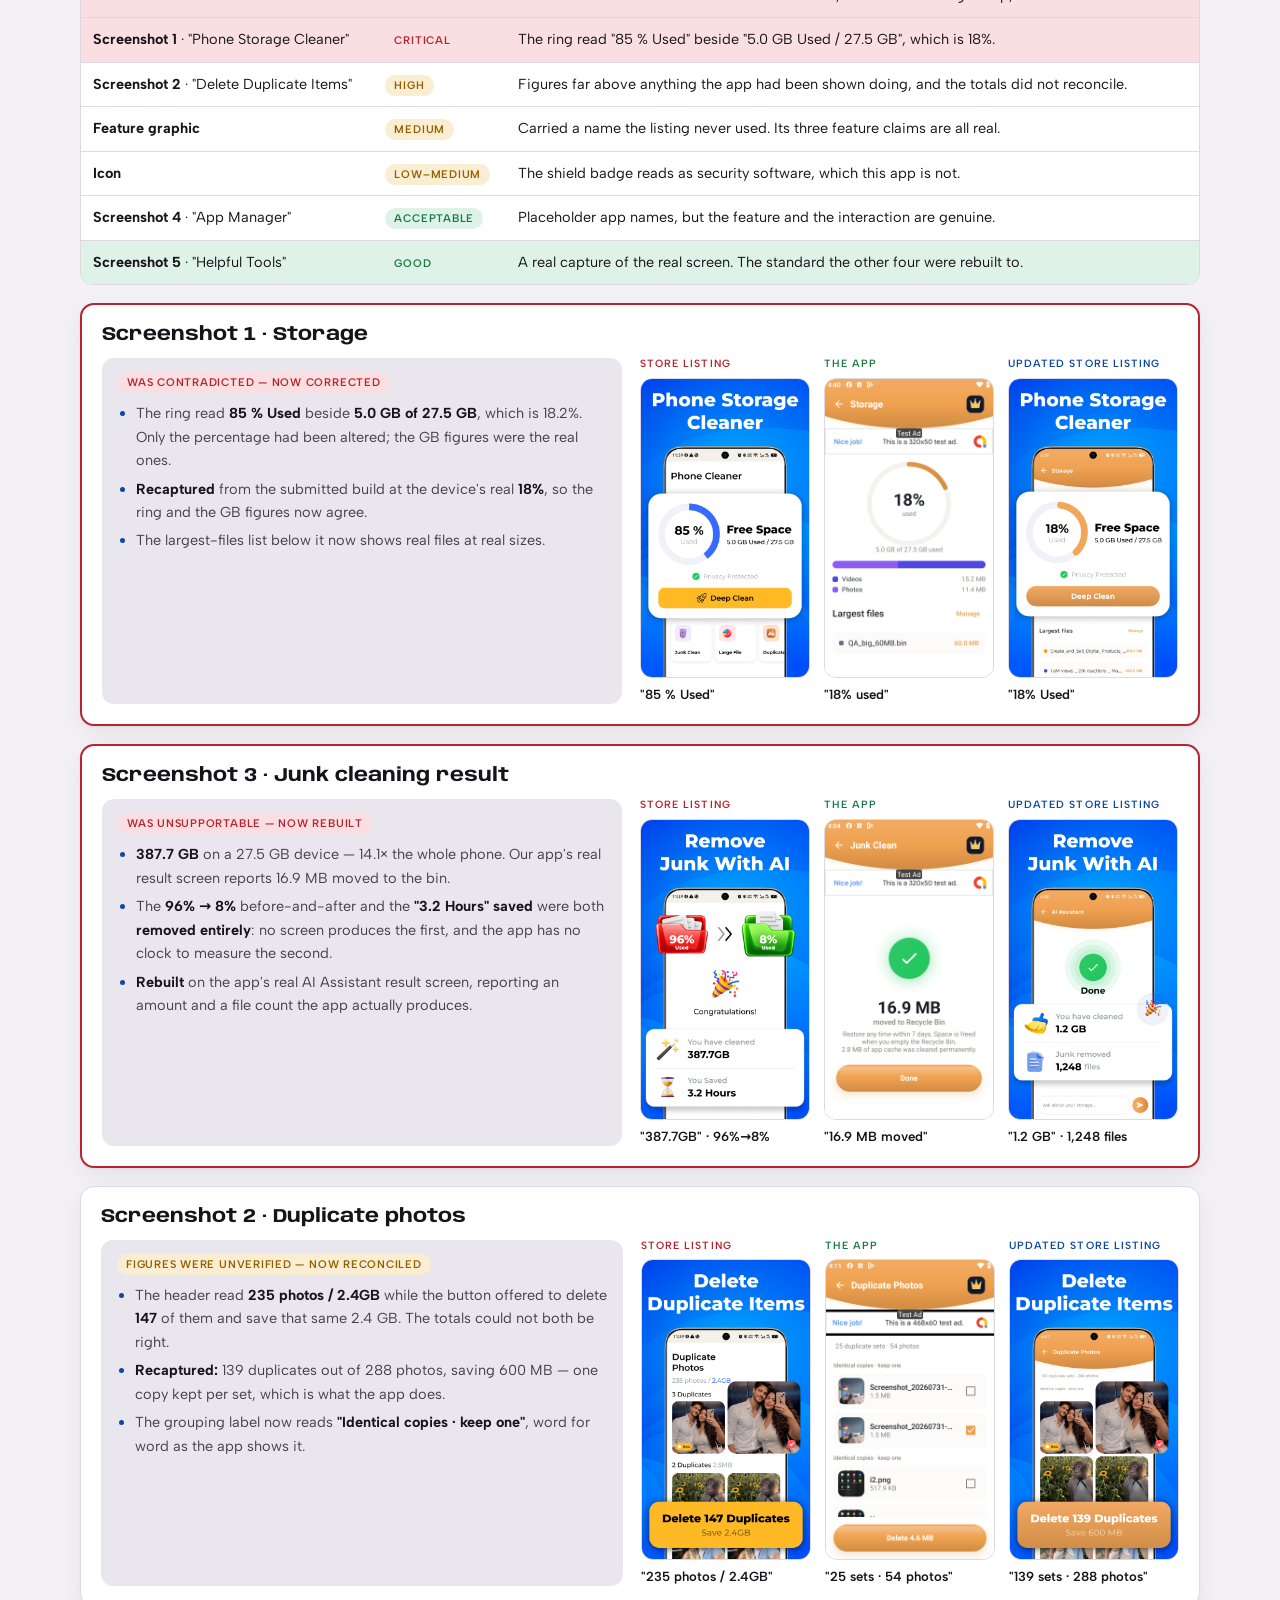
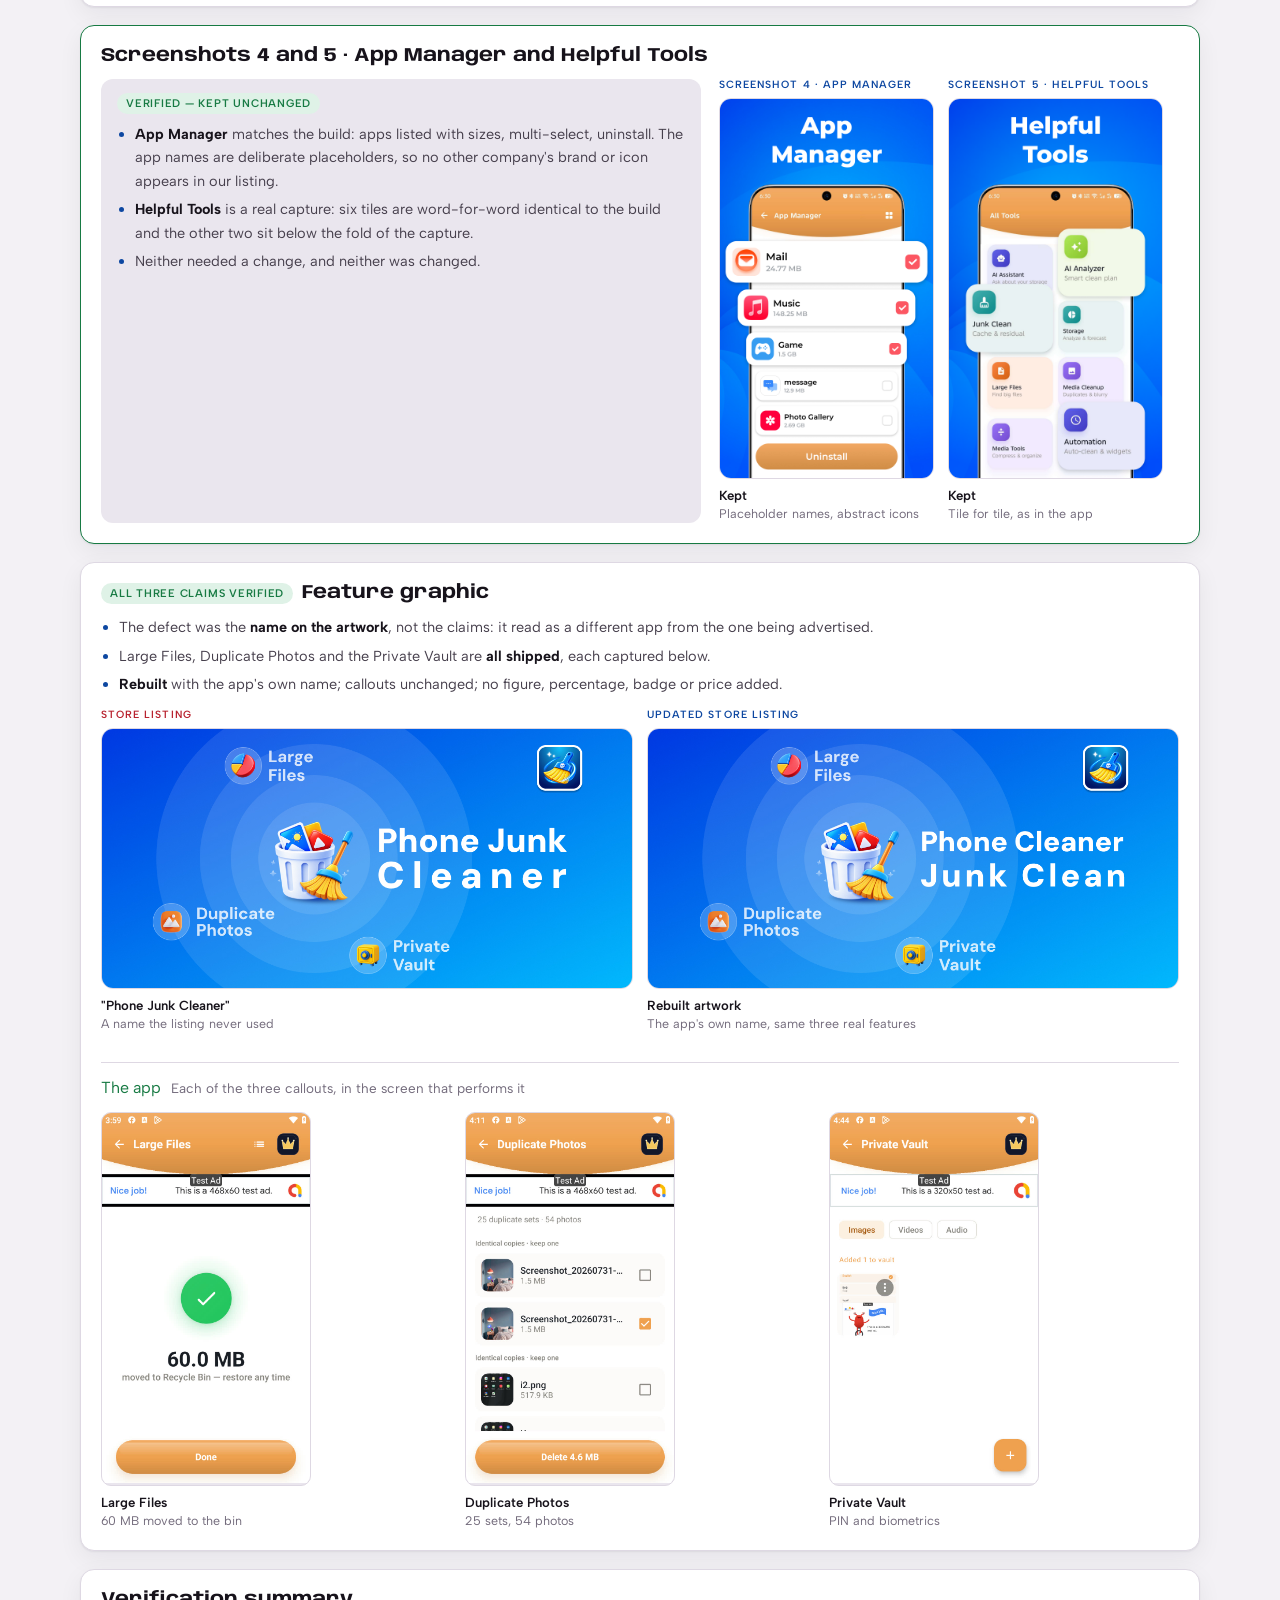
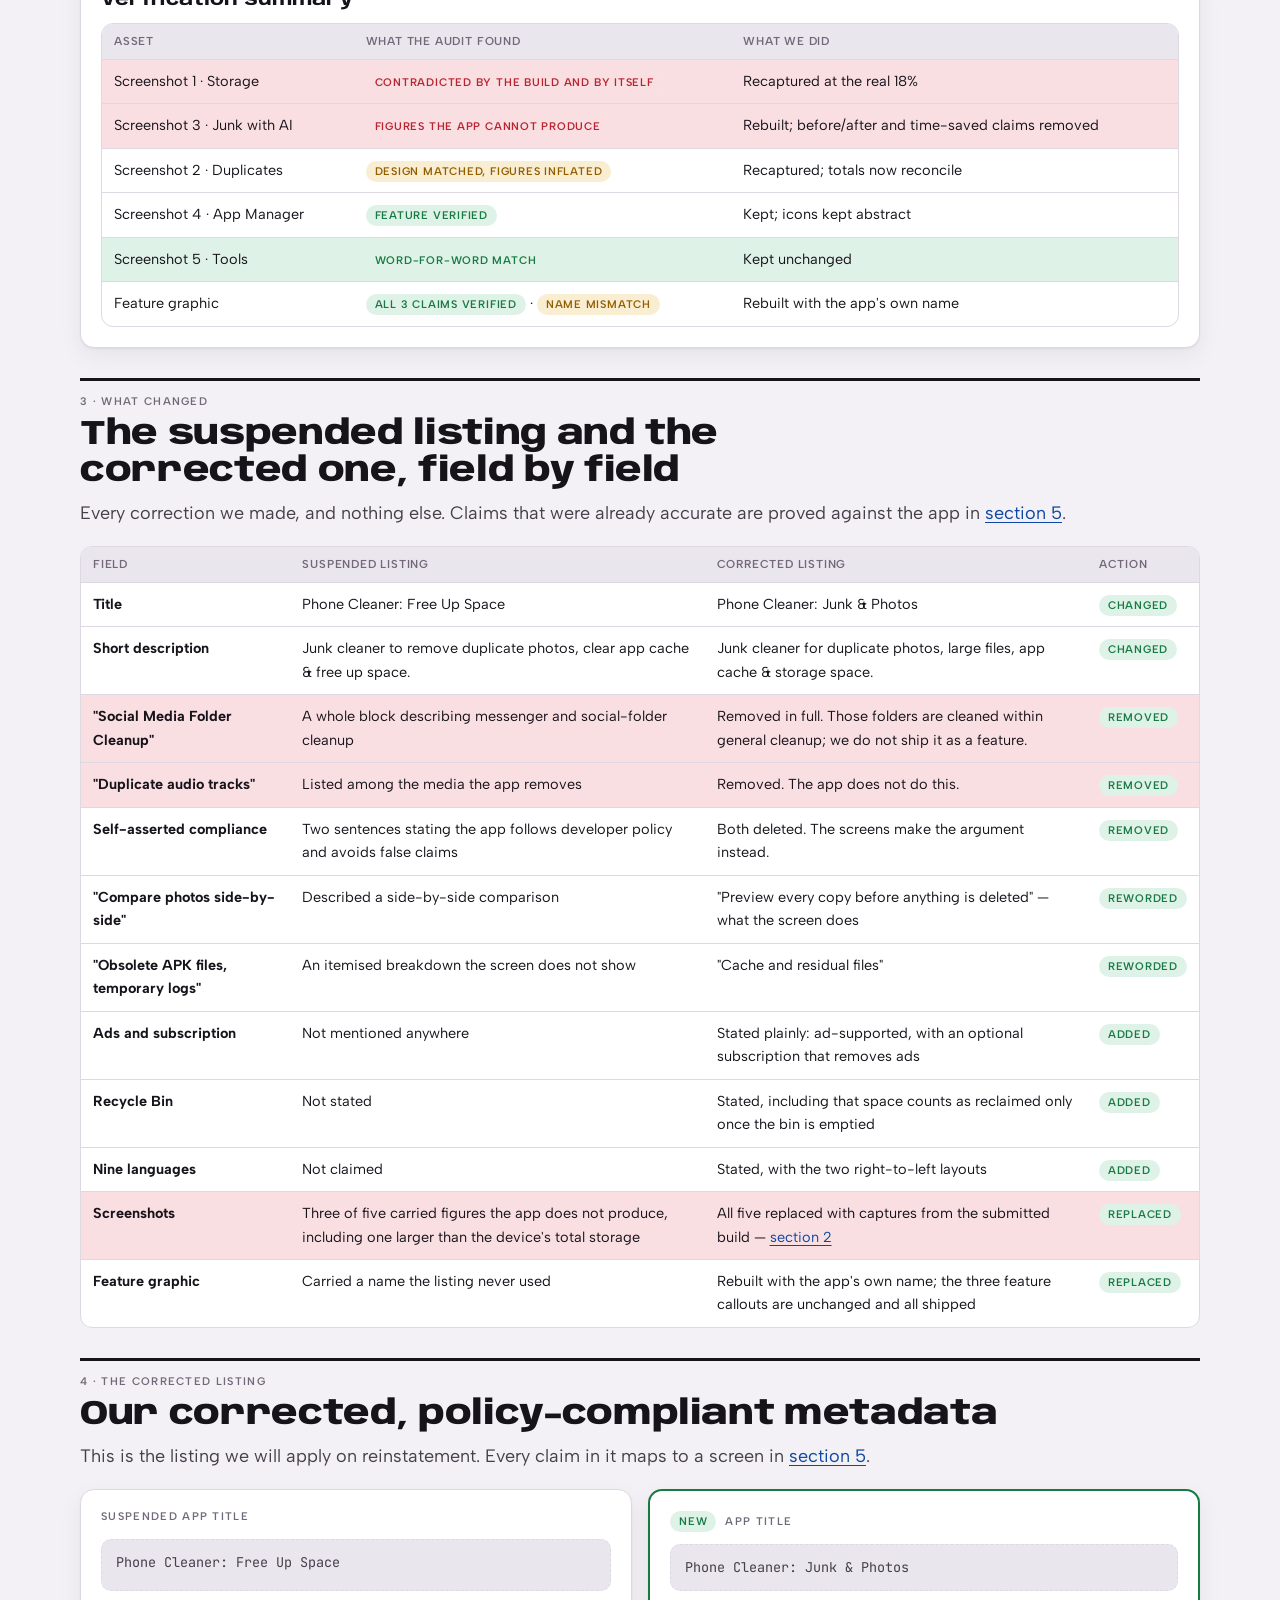
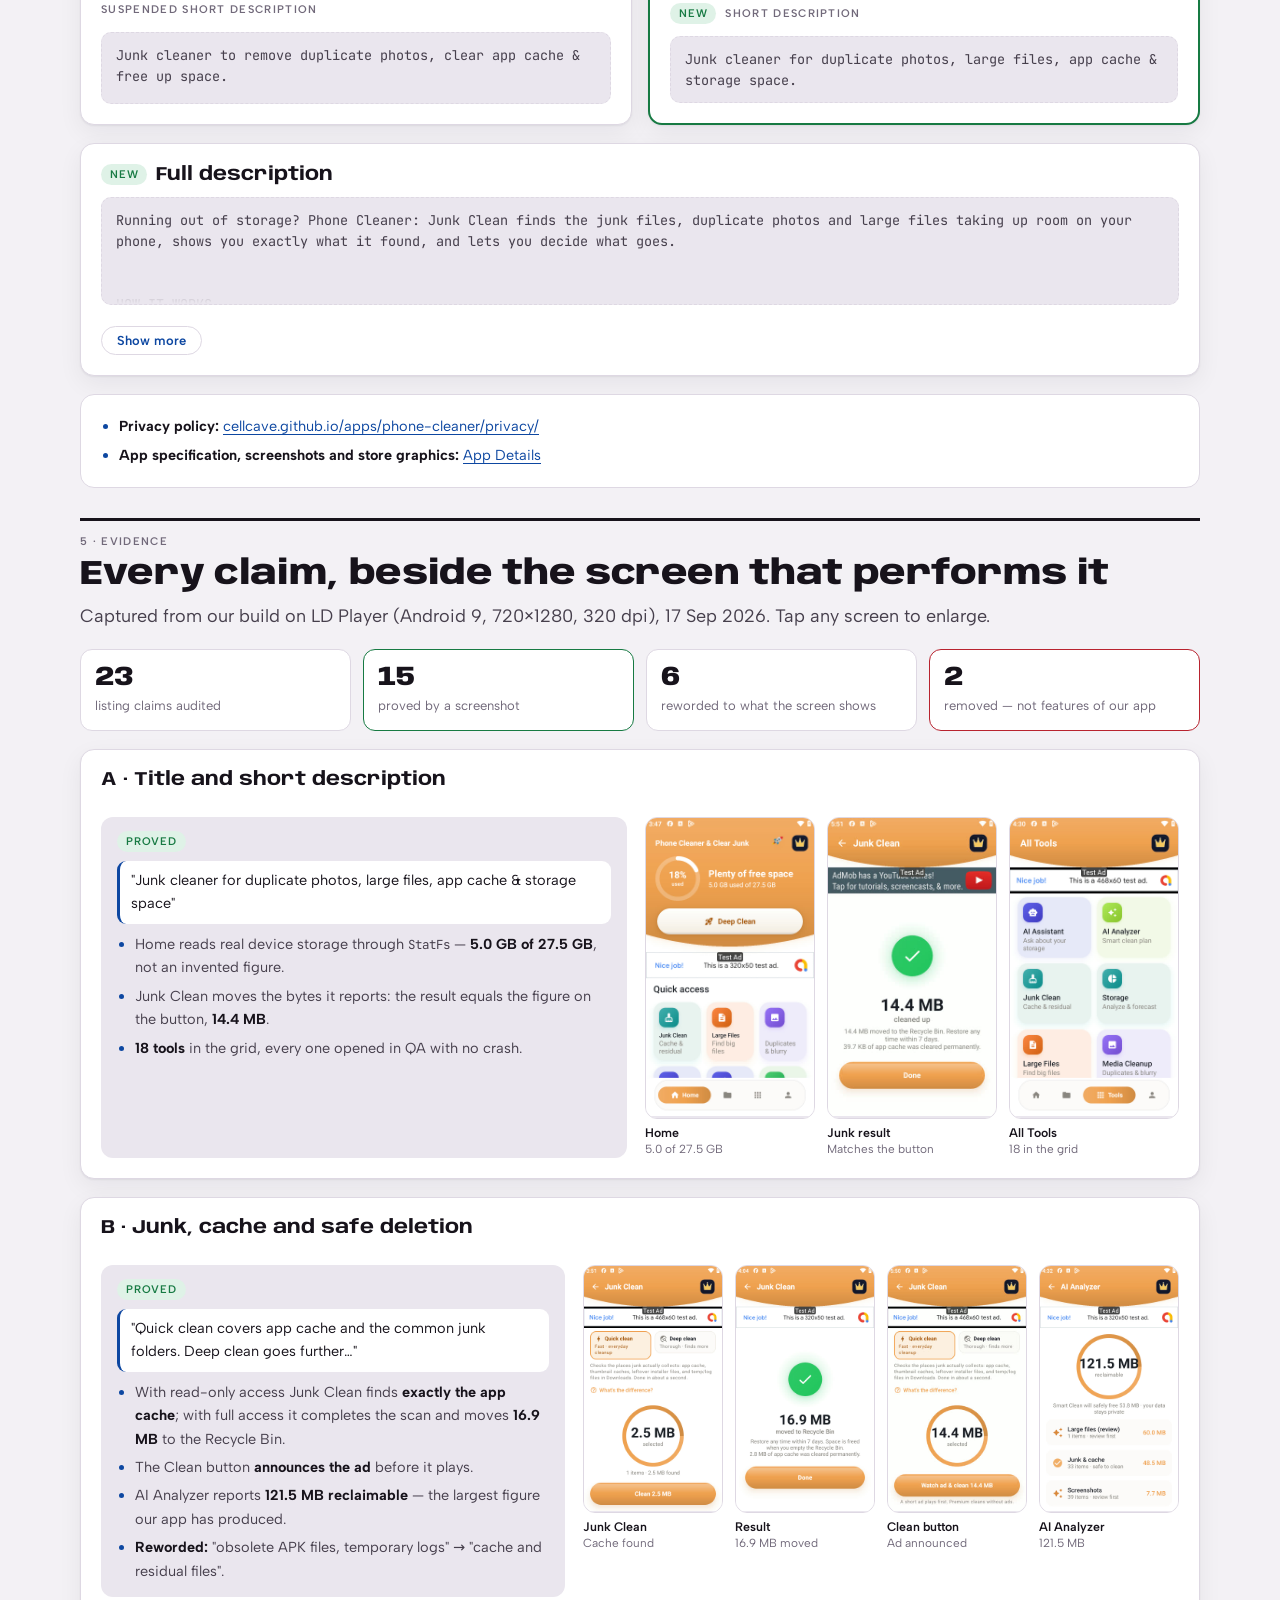
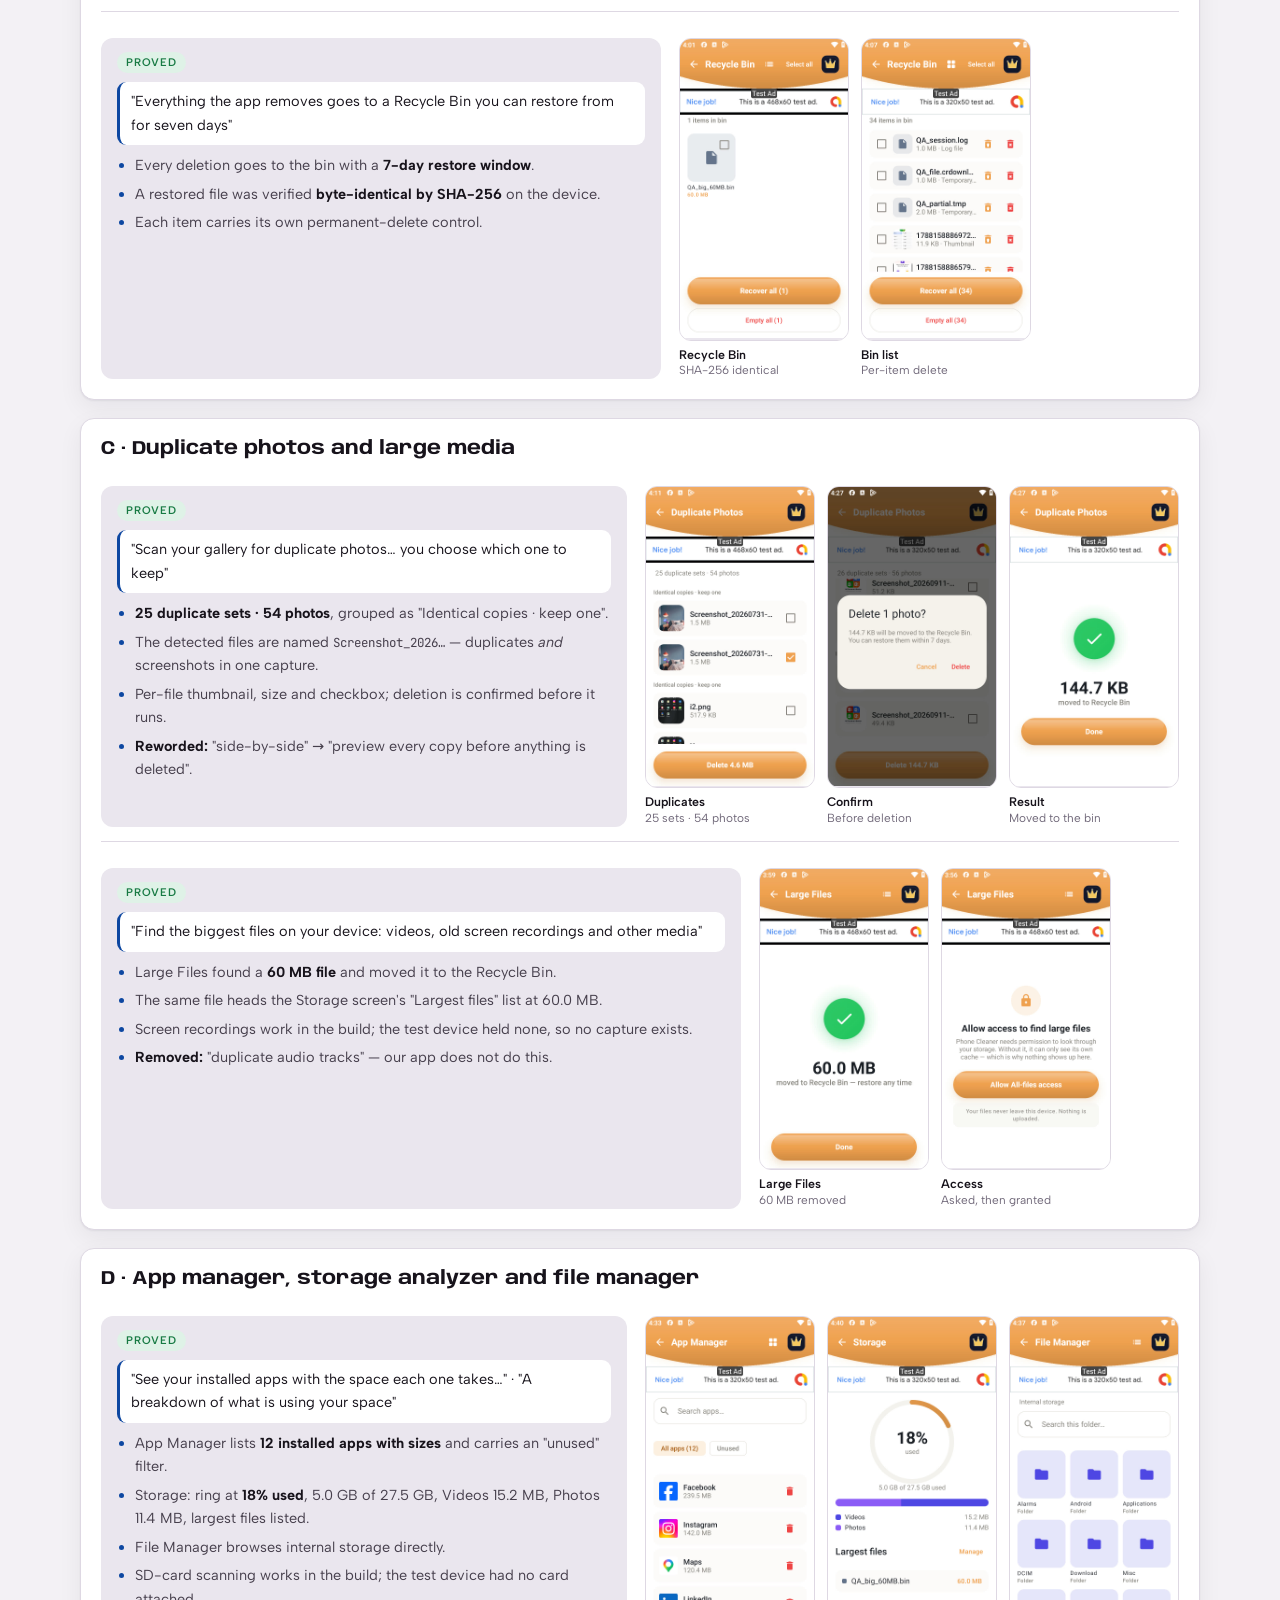
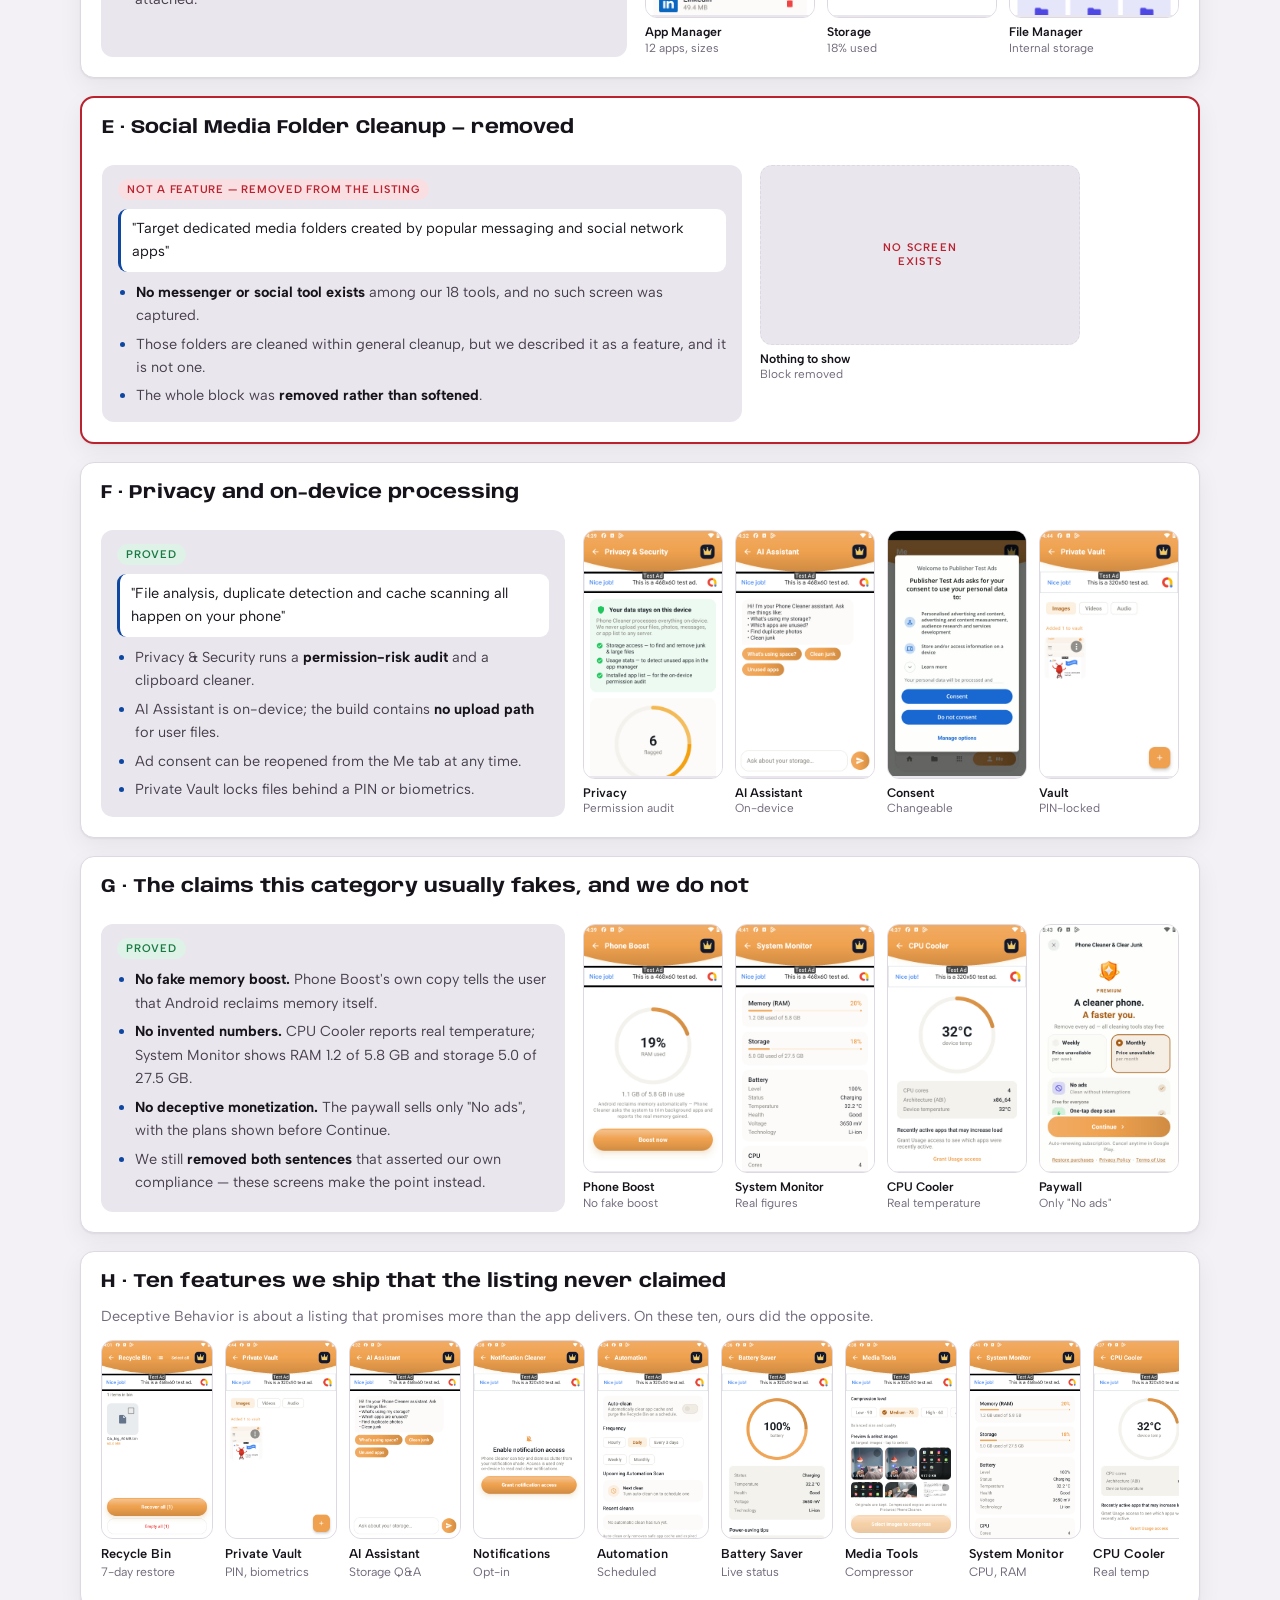
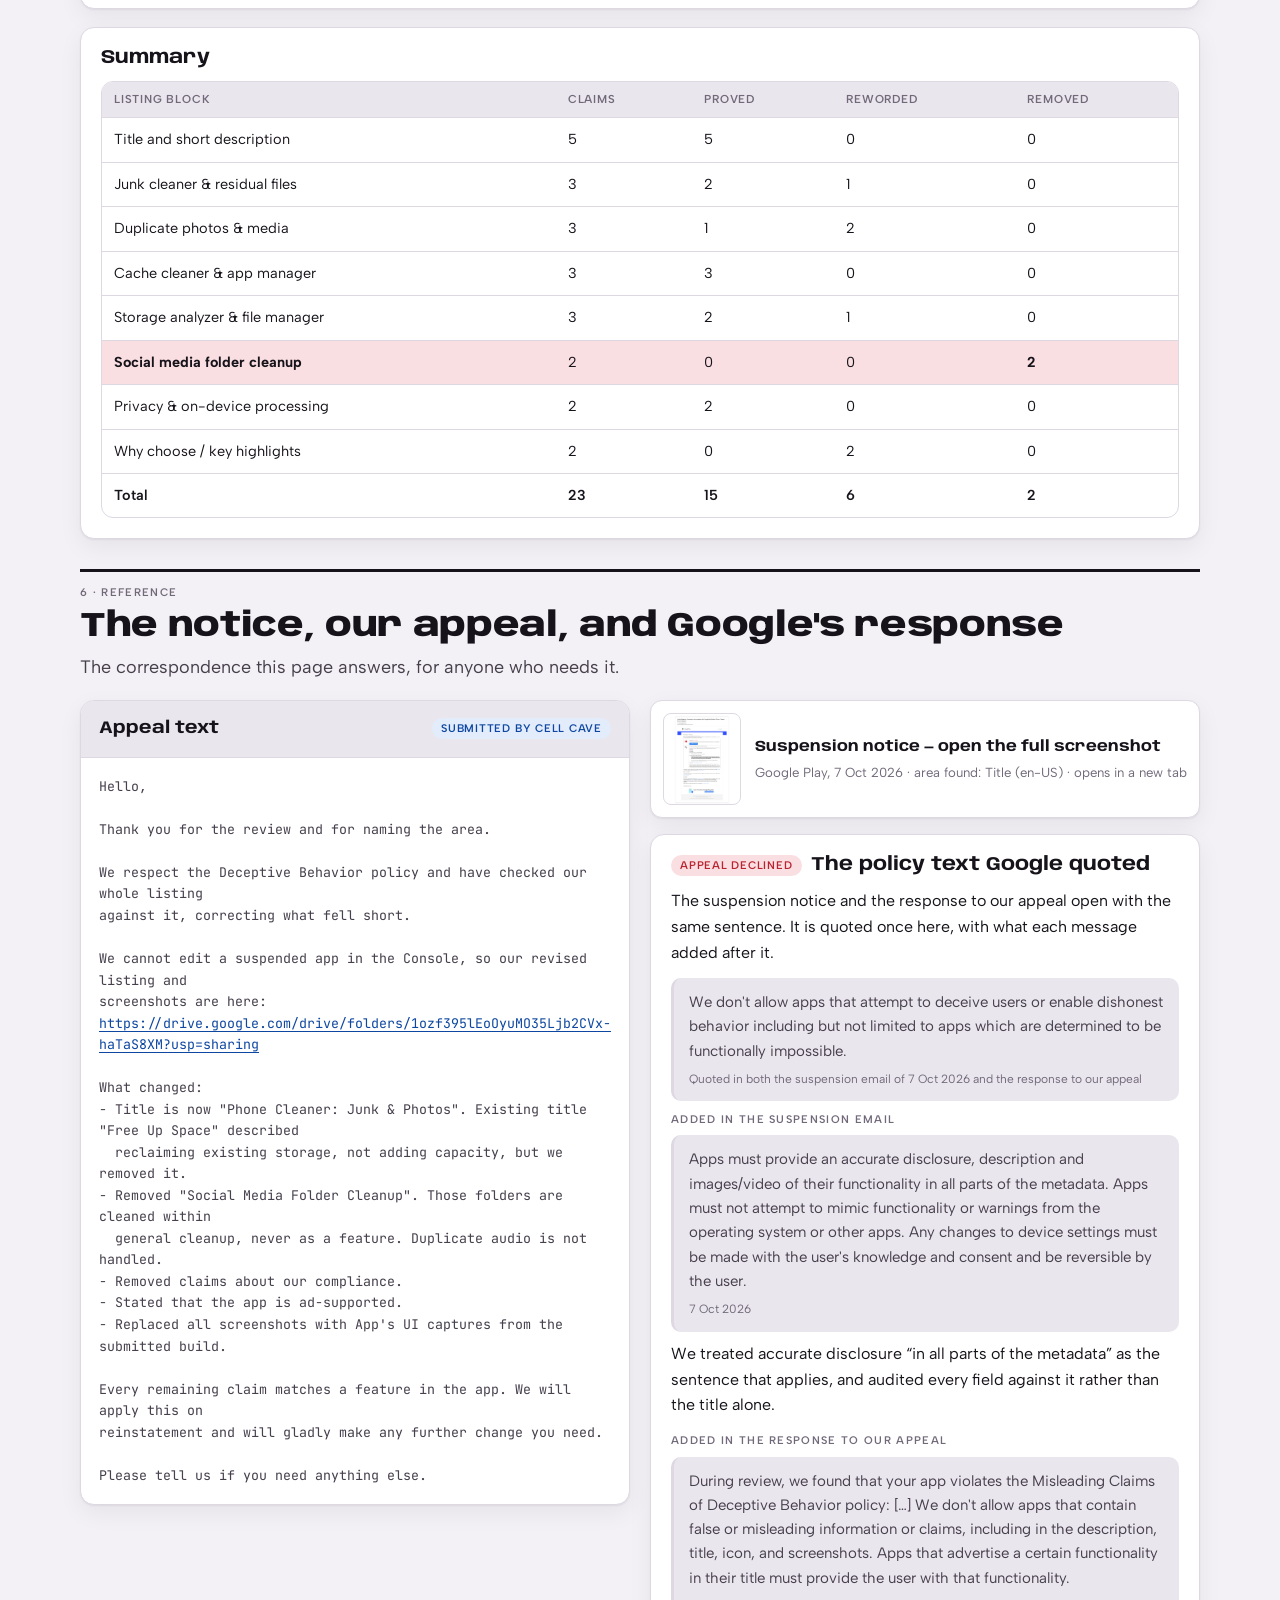
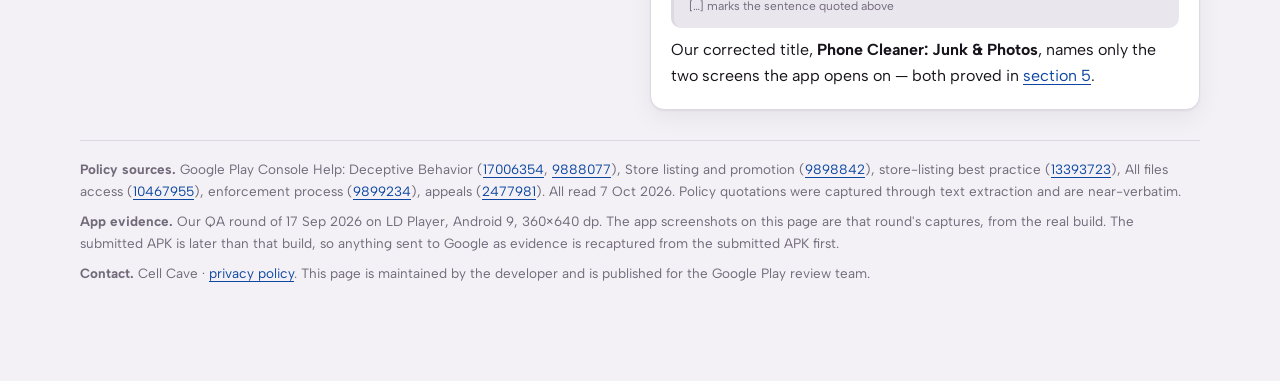
==== commit 13ea4cc3: "Collapse the 12 Oct letter behind a Show more button Section 1's letter ran a full screen on first p" ====
--- a/tabs/01-app-suspension/index.html
+++ b/tabs/01-app-suspension/index.html
@@ -200,11 +200,14 @@
 .desc-clamp::after{content:"";position:absolute;left:0;right:0;bottom:0;height:2.6em;background:linear-gradient(to bottom,rgba(0,0,0,0),var(--sunk))}
 .more-btn{justify-self:start;align-self:start;width:max-content;margin-top:9px;border:1px solid var(--line);background:var(--card);color:var(--accent);font:600 13px/1 var(--body);padding:7px 15px;border-radius:999px;cursor:pointer}
 .more-btn:hover{border-color:var(--accent)}
+.appeal-text.desc-clamp{max-height:calc(16.2em + 18px)}
+.appeal-text.desc-clamp::after{height:3.1em;background:linear-gradient(to bottom,rgba(0,0,0,0),var(--surface))}
+.appeal-foot{padding:0 18px 16px}
 .row-head{display:flex;flex-wrap:wrap;gap:10px;align-items:baseline;margin-top:16px;padding-top:12px;border-top:1px solid var(--line)}
 .row-head>span:last-child{font-size:13.5px;color:var(--muted)}
 @media (max-width:700px){.three-up,.three-up.two{grid-template-columns:1fr}}
 @media (max-width:820px){.gfx-row .three-up{grid-template-columns:repeat(3,minmax(0,1fr))}.gfx-row .three-up.two{grid-template-columns:repeat(2,minmax(0,1fr))}.gfx-row .ev-body{max-width:none}}
-@media print{.desc-clamp{max-height:none!important;overflow:visible}.desc-clamp::after{display:none}.more-btn{display:none}}
+@media print{.desc-clamp{max-height:none!important;overflow:visible}.desc-clamp::after{display:none}.more-btn,.appeal-foot{display:none}}
 </style>
 </head>
 <body data-page="suspension">
@@ -244,7 +247,7 @@
 
   <div class="appeal-box">
     <header><b style="font-family:var(--display);font-stretch:110%;font-size:17px">Request sent to the Google Play review team</b><span class="pill info">Cell Cave</span></header>
-    <pre class="appeal-text">Subject: Request for specific guidance - Phone Cleaner
+    <pre class="appeal-text desc-clamp" id="appeal-letter">Subject: Request for specific guidance - Phone Cleaner
 (com.clearner.mobilecleaner.filemanager.cloud.savevideo.file.photo) - appeal 4-4853000042138
 
 Dear Google Play Review Team,
@@ -278,6 +281,7 @@
 
 Kind regards,
 Cell Cave</pre>
+    <div class="appeal-foot"><button class="more-btn" type="button" data-target="appeal-letter" aria-expanded="false">Show more</button></div>
 
   </div>
 
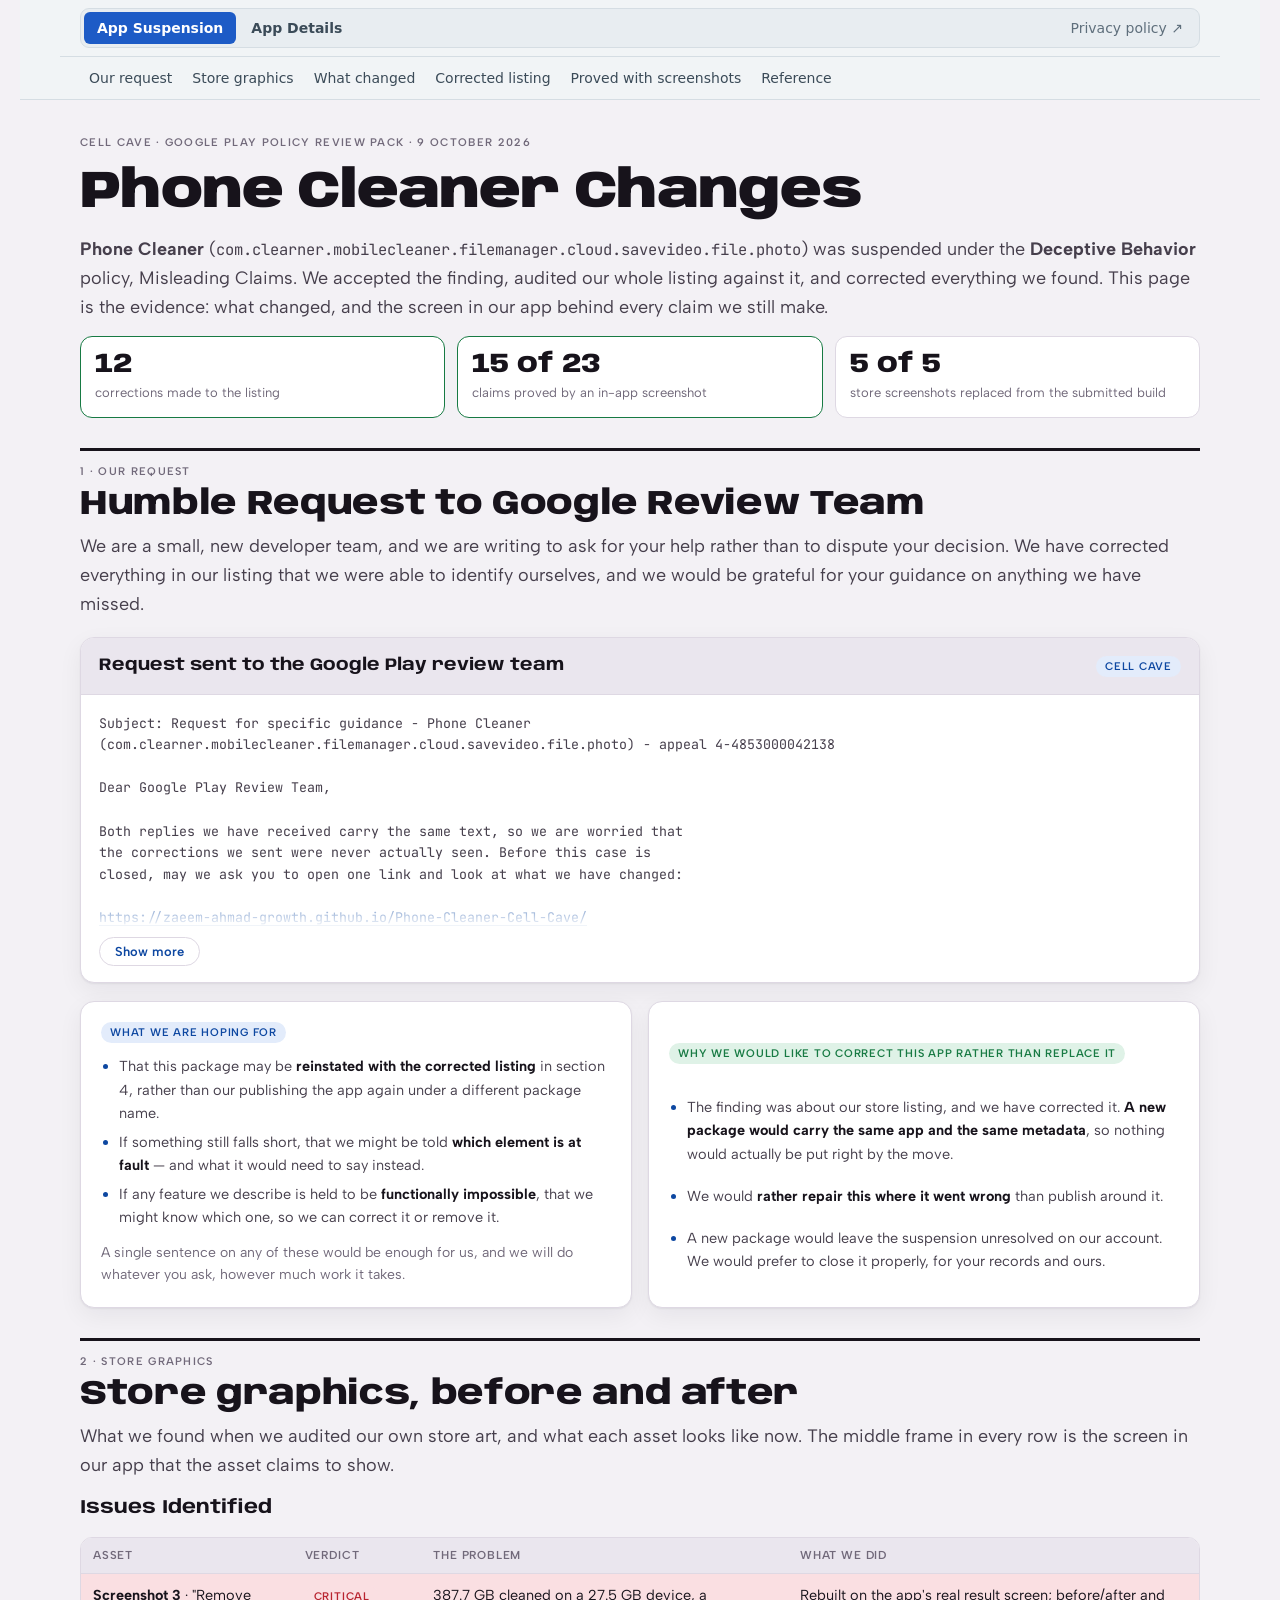
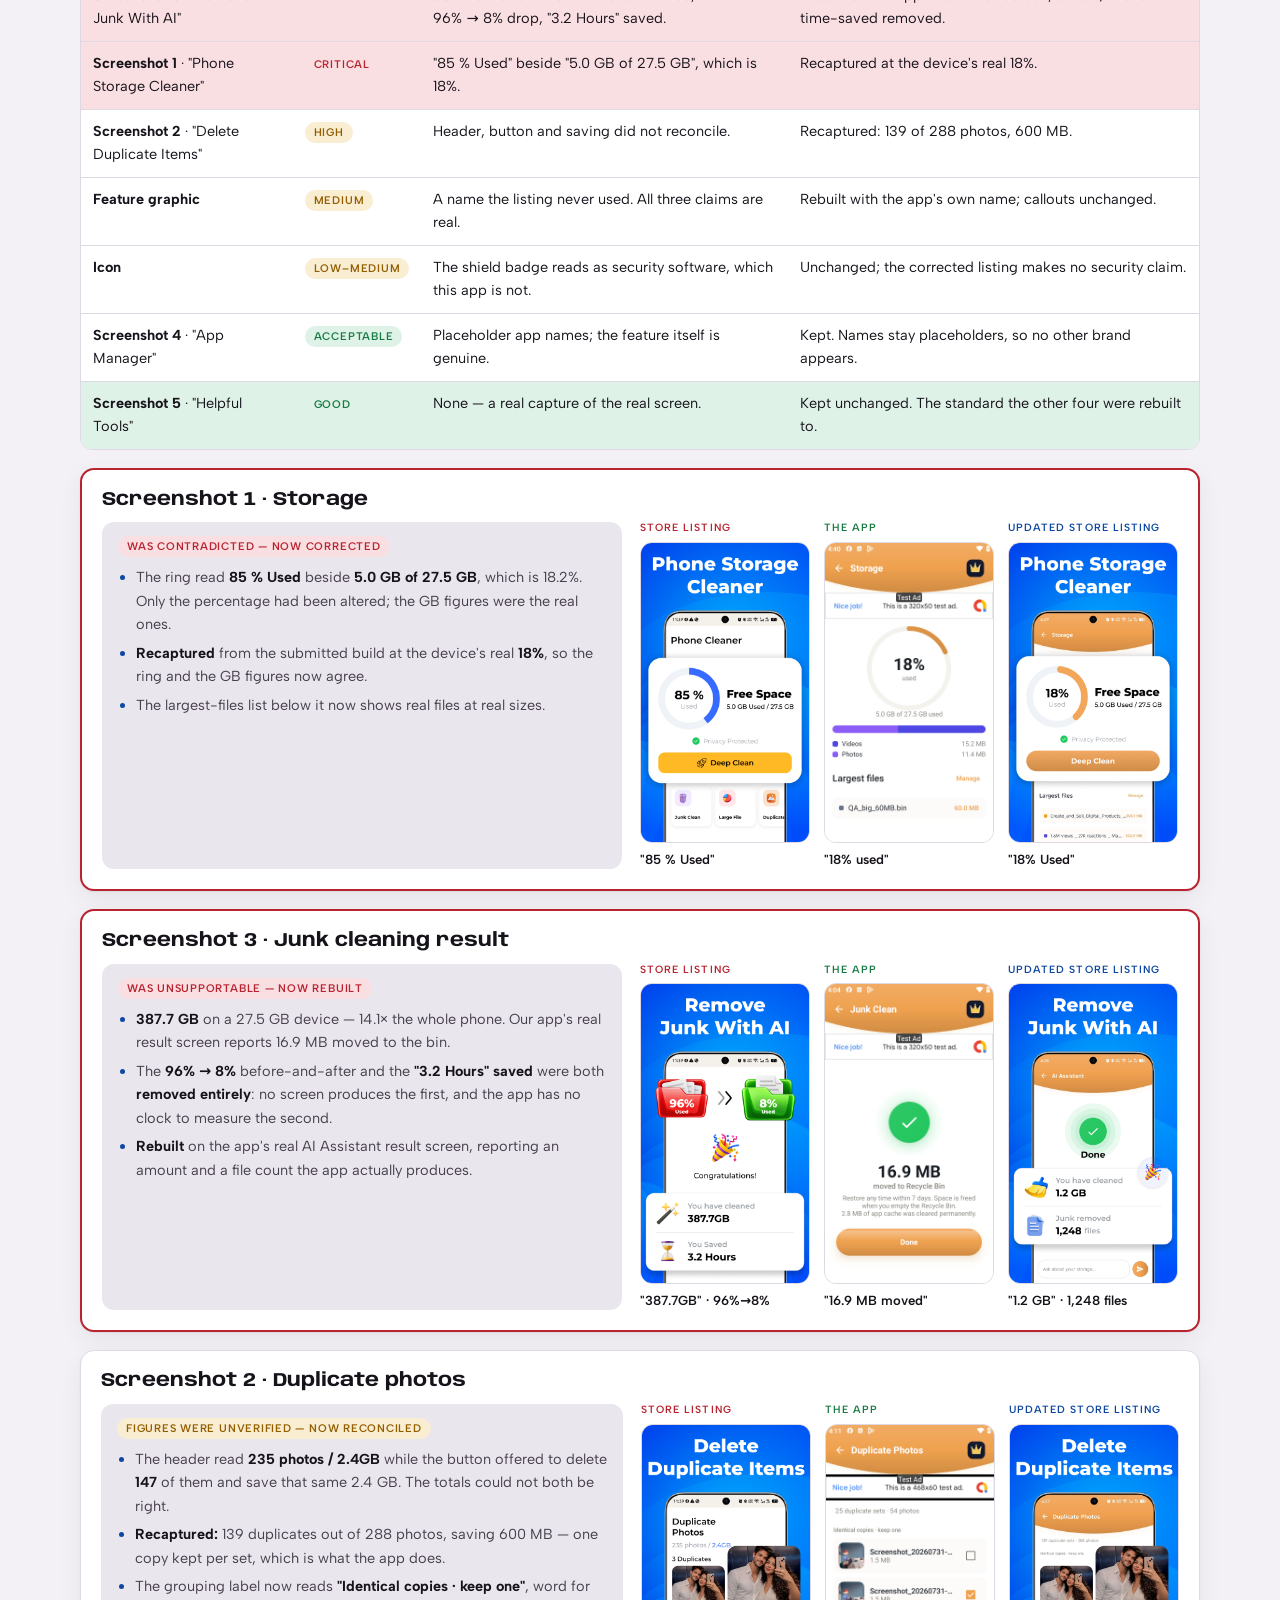
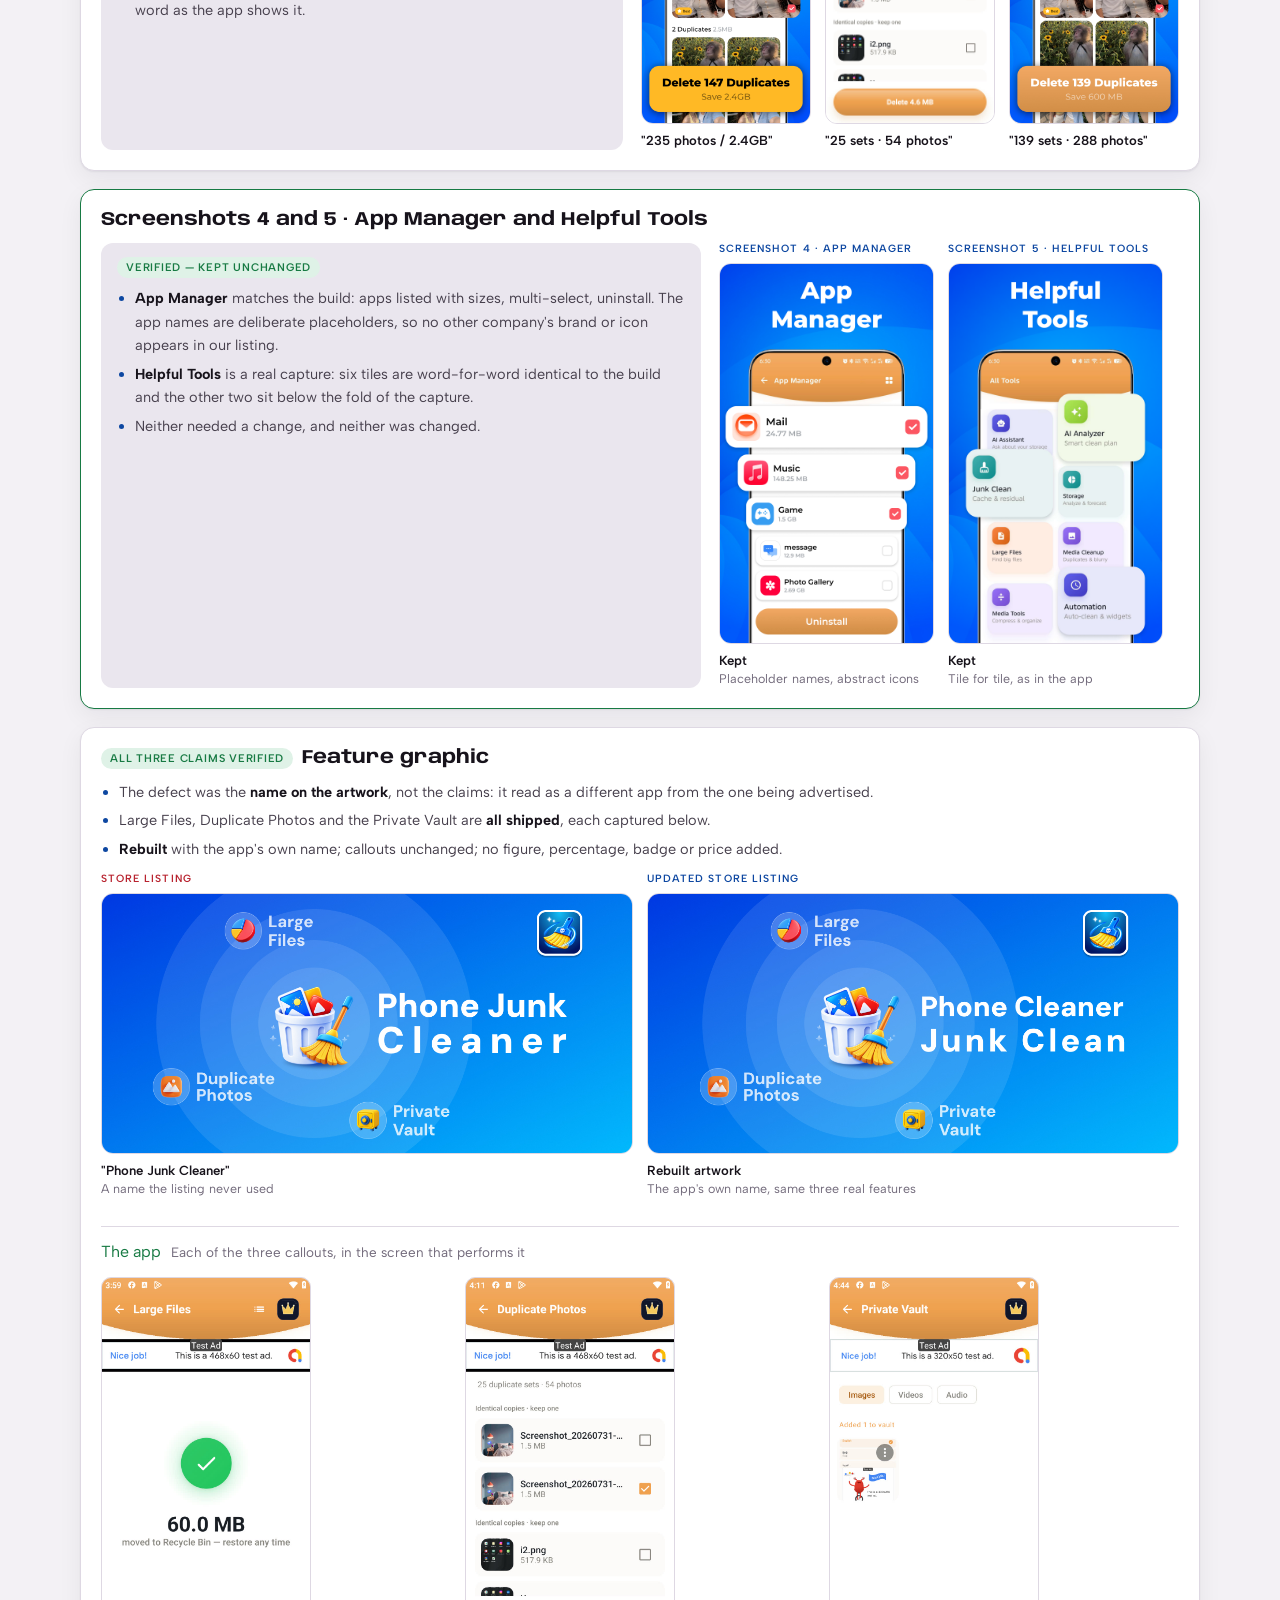
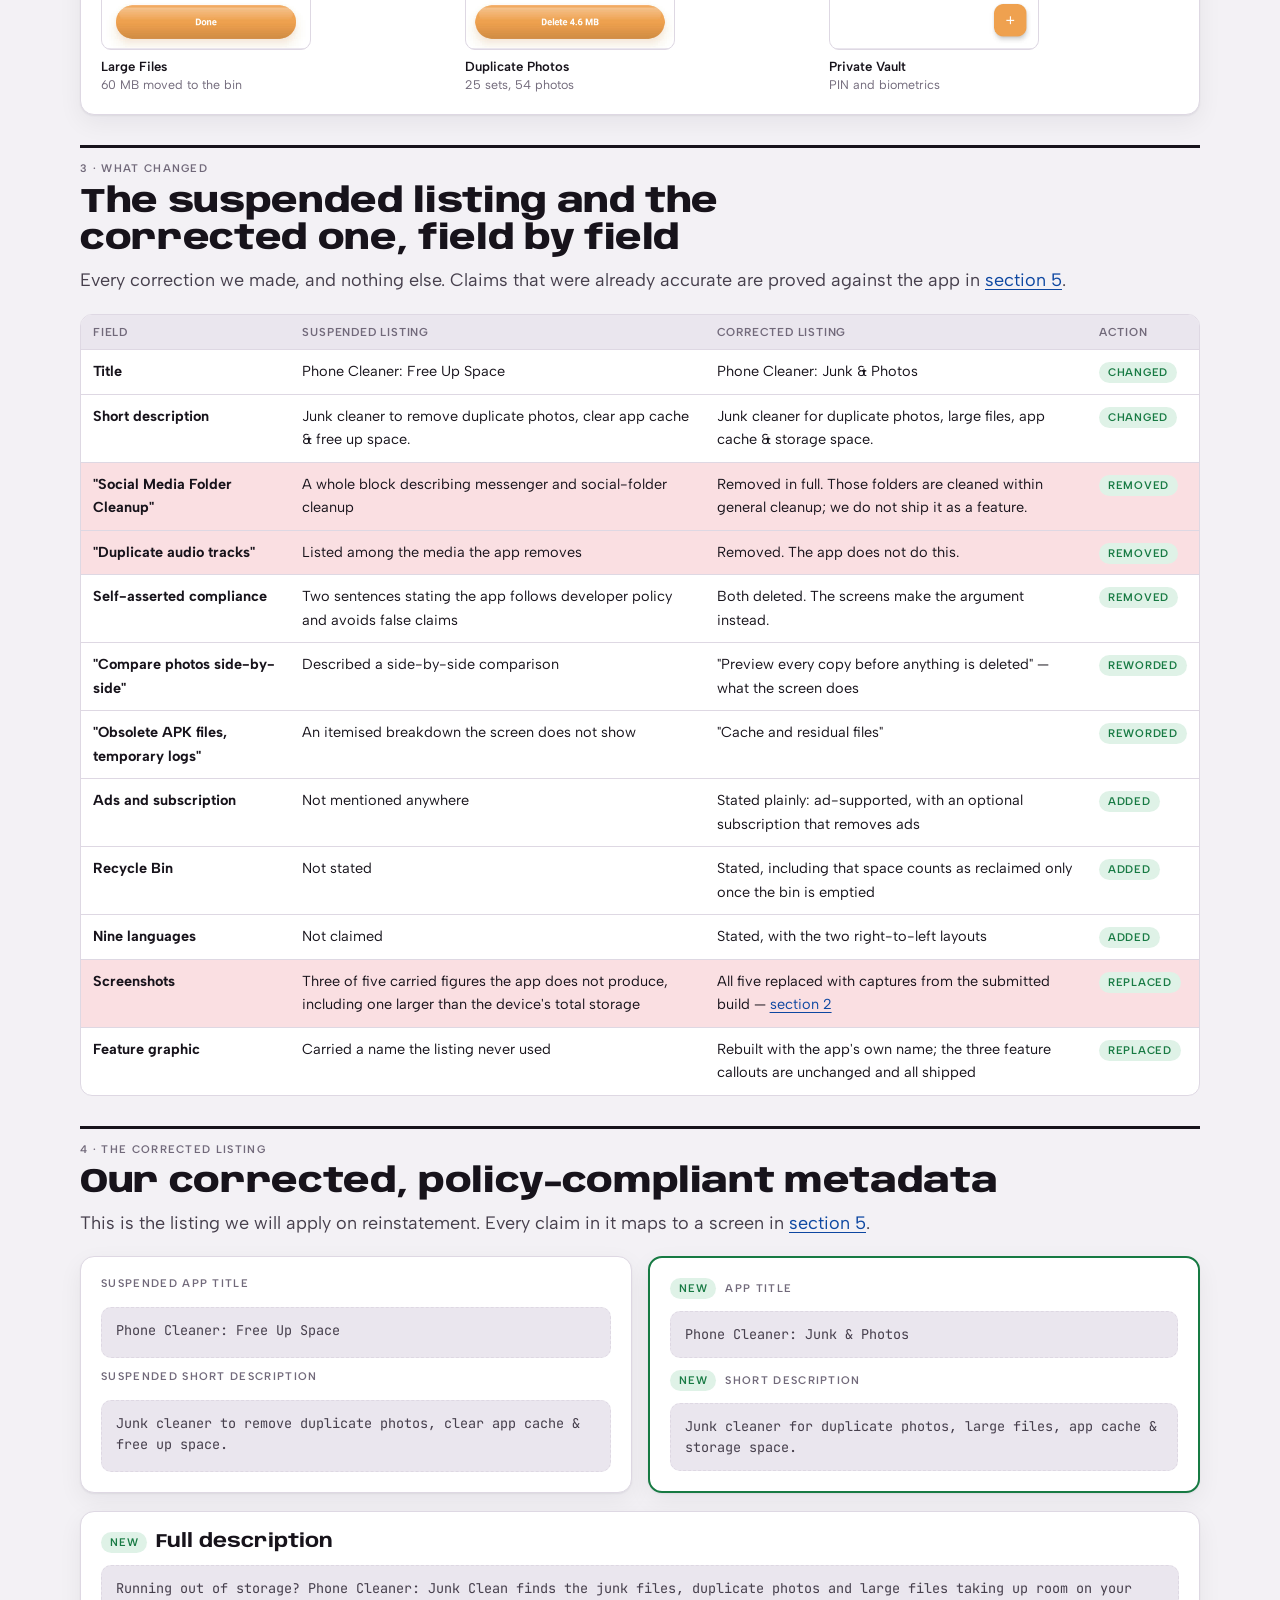
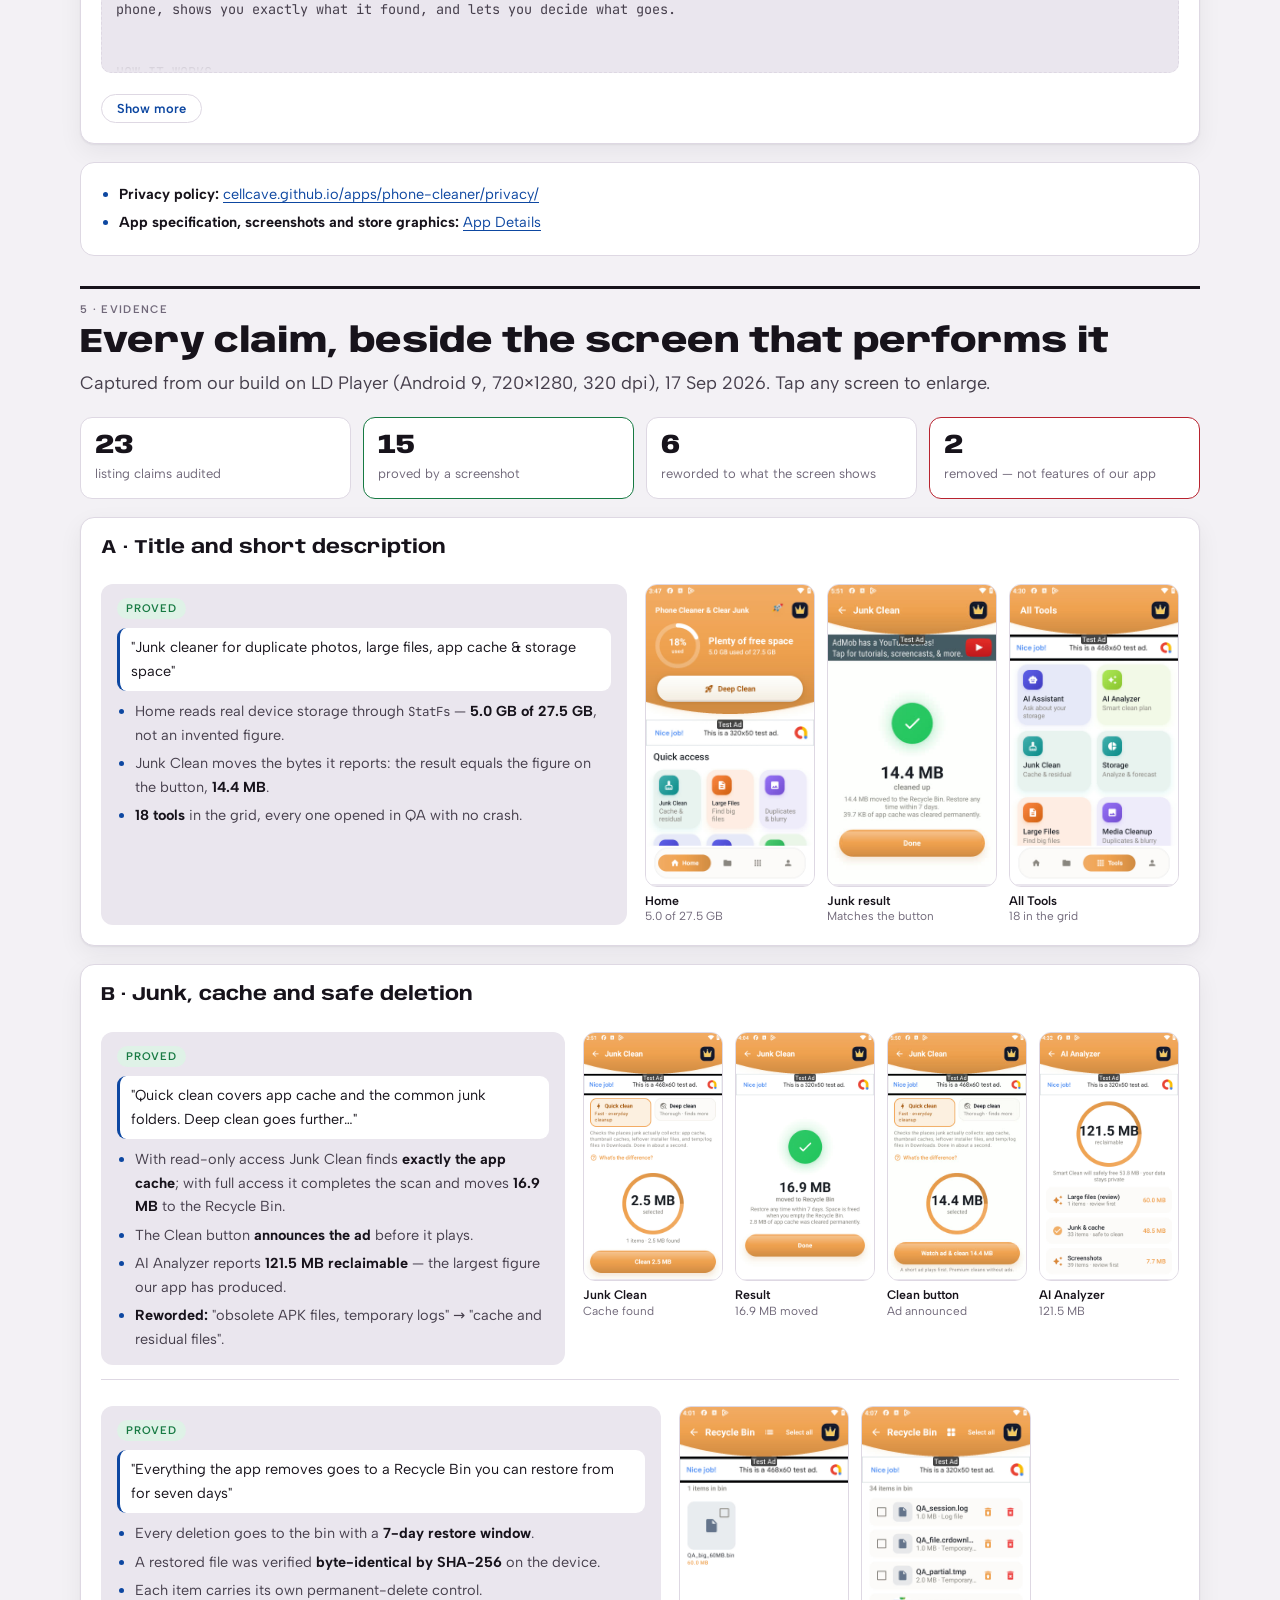
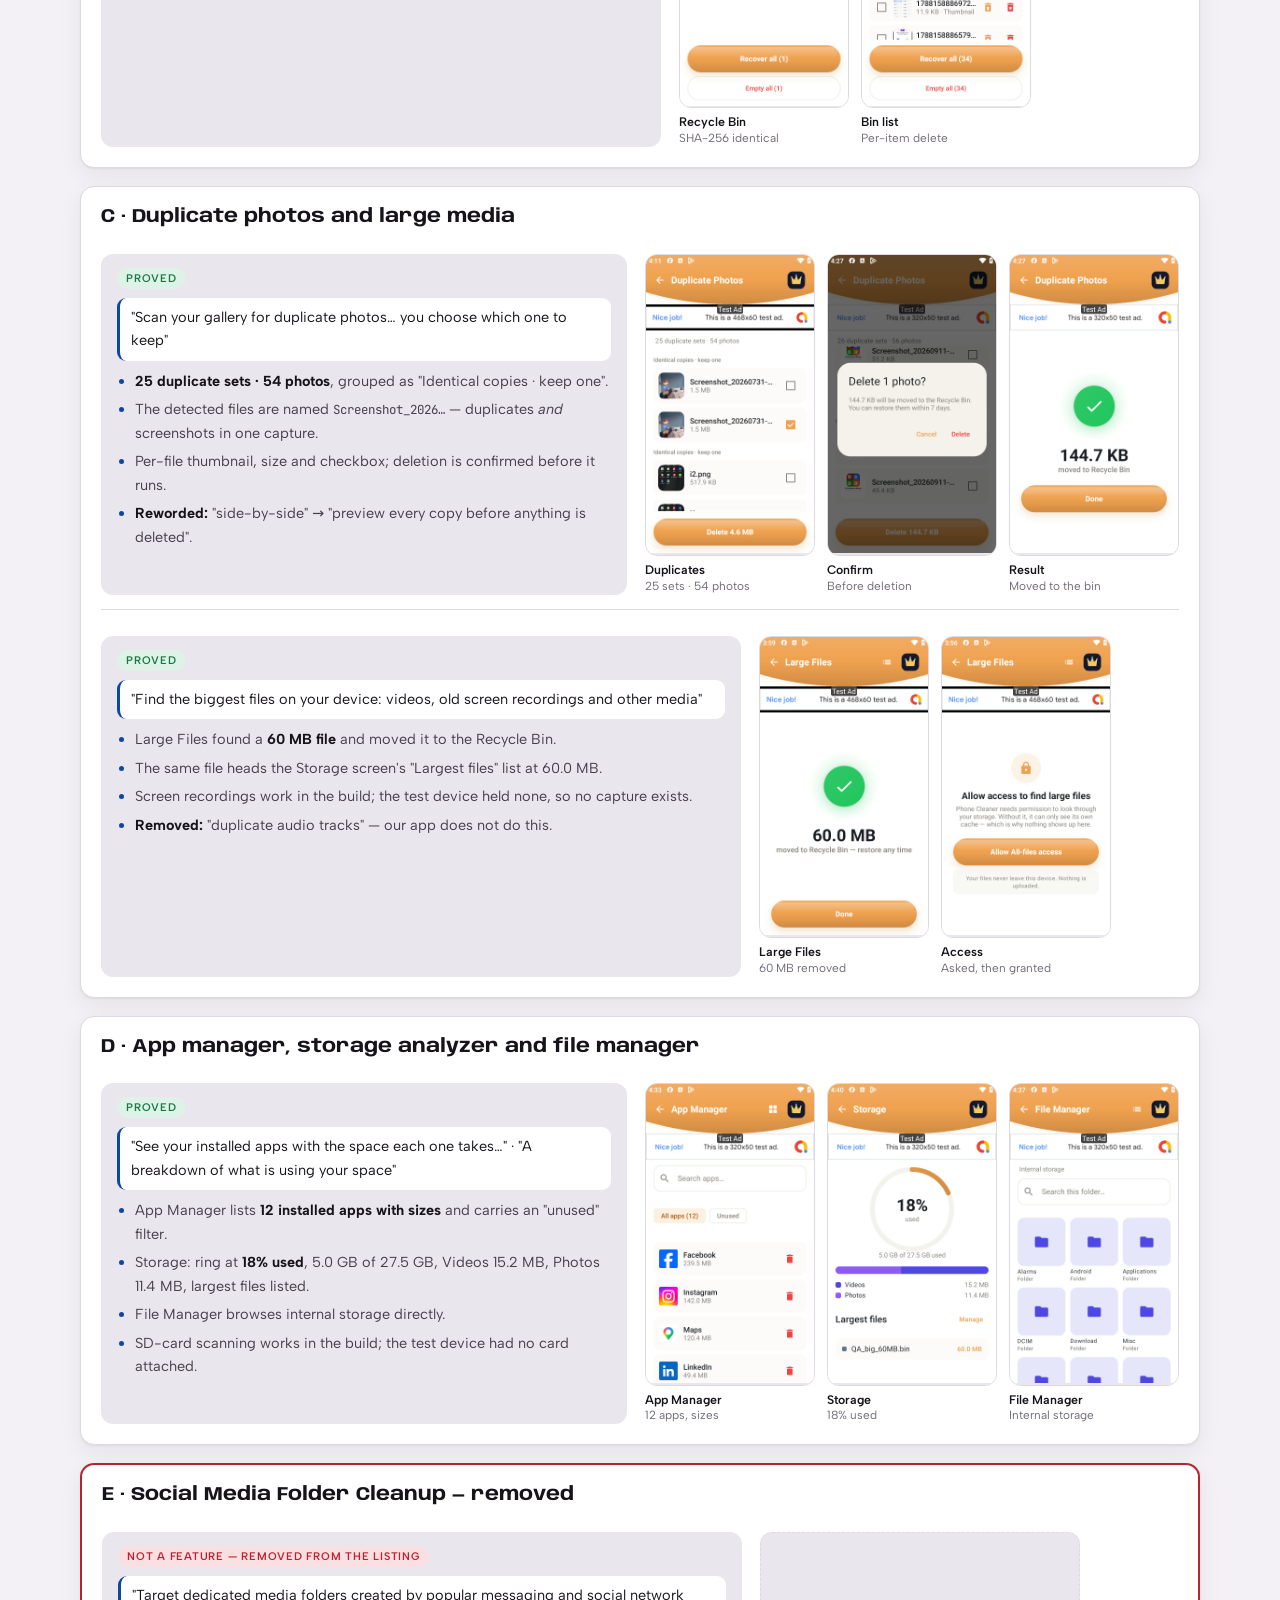
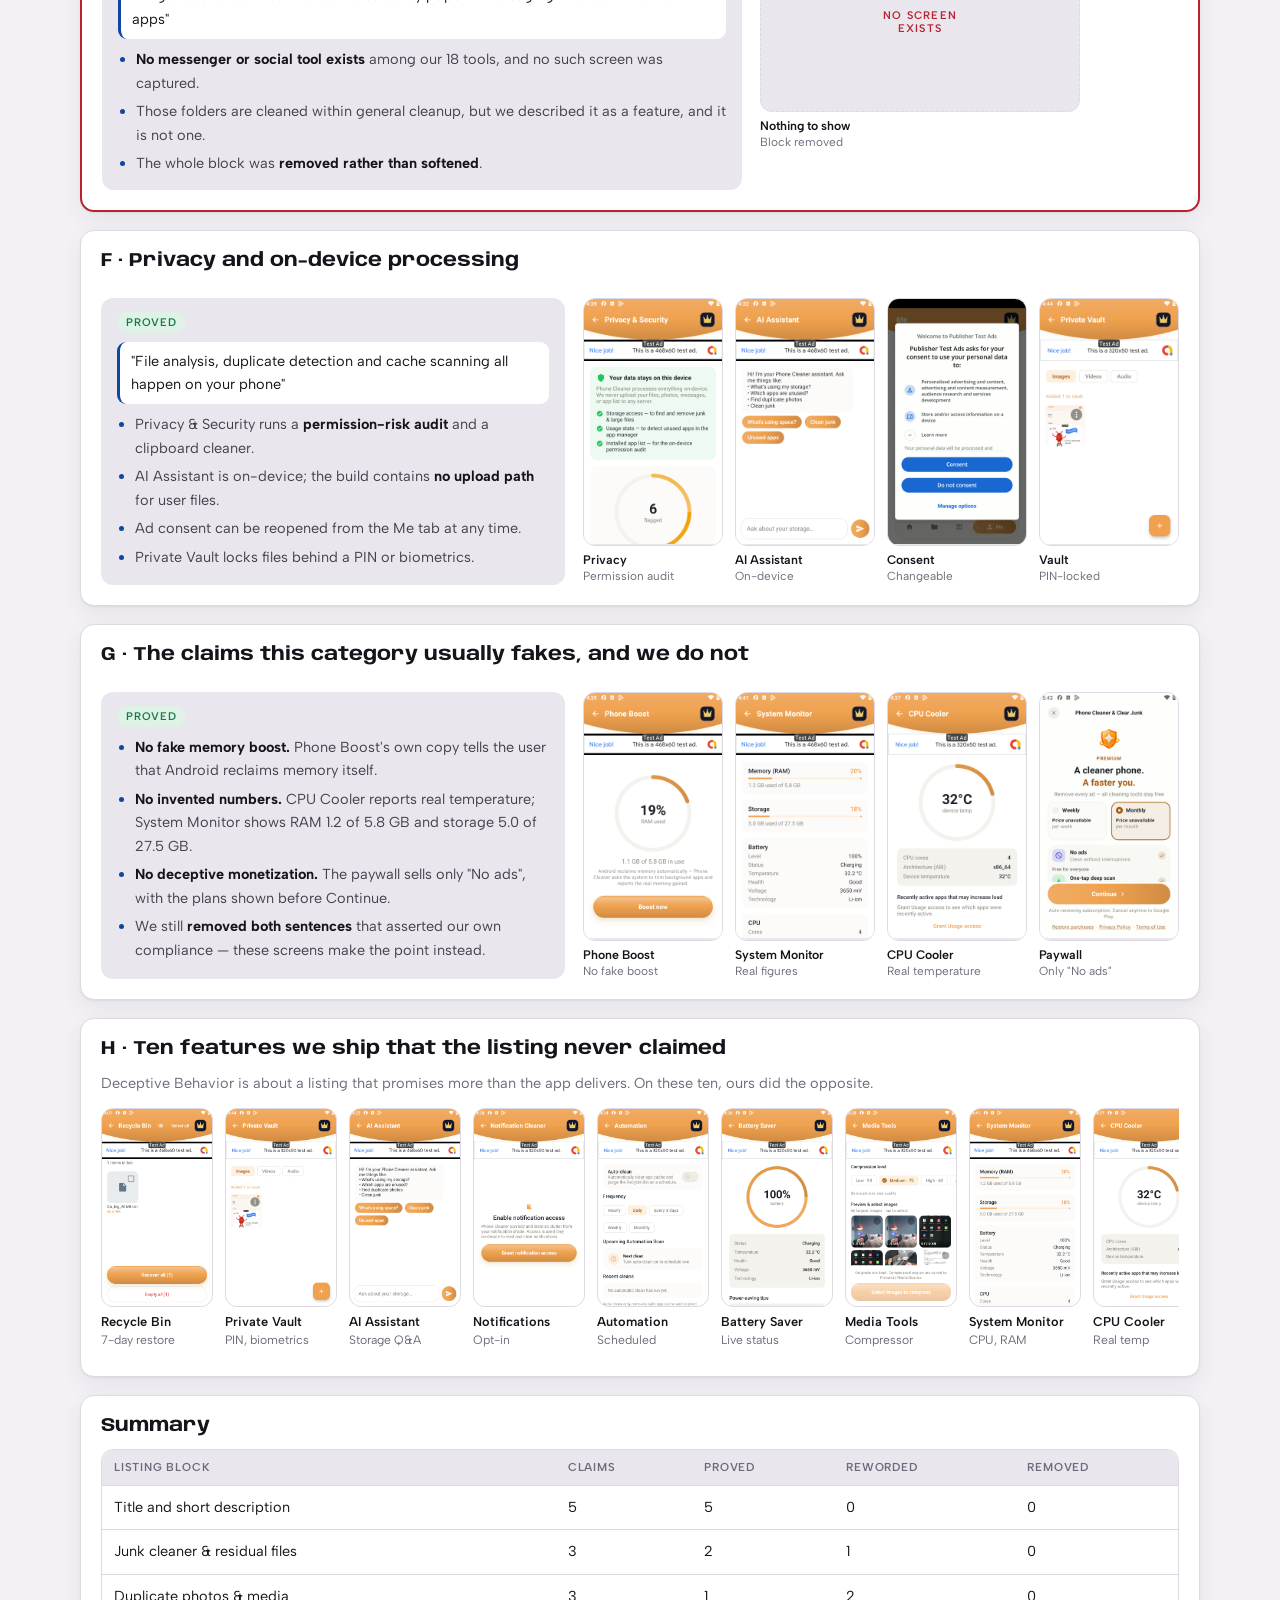
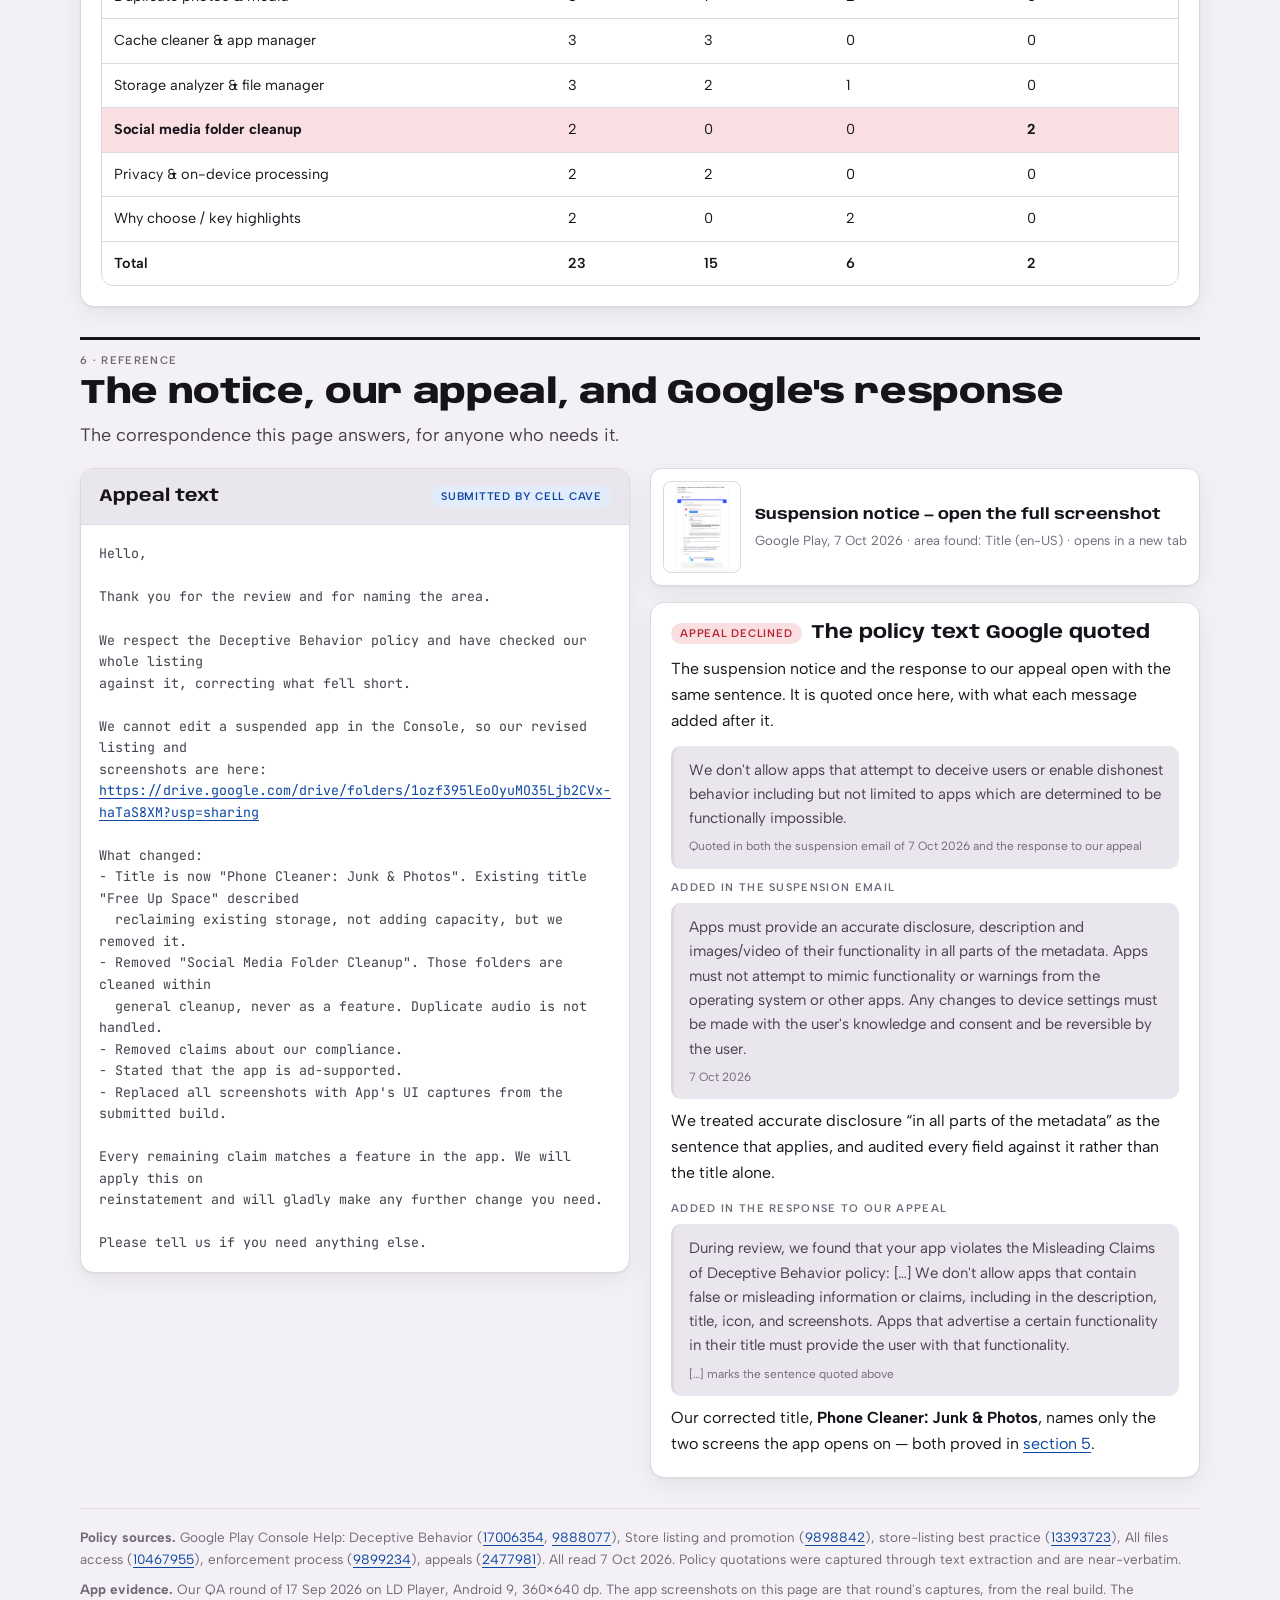
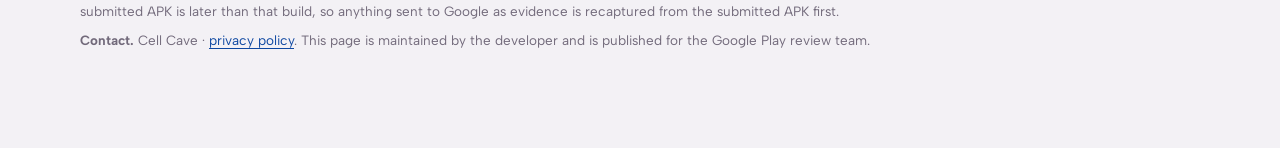
==== commit d4b3a4e6: "Merge section 2's two tables into one "Verification summary" at the foot of section 2 told the same " ====
--- a/tabs/01-app-suspension/index.html
+++ b/tabs/01-app-suspension/index.html
@@ -318,15 +318,15 @@
   <h3>Issues Identified</h3>
   <div class="table-wrap">
     <table>
-      <thead><tr><th>Asset</th><th style="min-width:118px">Verdict</th><th>The problem in one line</th></tr></thead>
+      <thead><tr><th>Asset</th><th style="min-width:112px">Verdict</th><th>The problem</th><th style="min-width:210px">What we did</th></tr></thead>
       <tbody>
-        <tr style="background:var(--fail-bg)"><td><b>Screenshot 3</b> &middot; "Remove Junk With AI"</td><td><span class="pill bad">Critical</span></td><td>Claimed 387.7 GB cleaned on a 27.5 GB device, a 96%&rarr;8% storage drop, and "3.2 Hours" saved.</td></tr>
-        <tr style="background:var(--fail-bg)"><td><b>Screenshot 1</b> &middot; "Phone Storage Cleaner"</td><td><span class="pill bad">Critical</span></td><td>The ring read "85 % Used" beside "5.0 GB Used / 27.5 GB", which is 18%.</td></tr>
-        <tr><td><b>Screenshot 2</b> &middot; "Delete Duplicate Items"</td><td><span class="pill warn">High</span></td><td>Figures far above anything the app had been shown doing, and the totals did not reconcile.</td></tr>
-        <tr><td><b>Feature graphic</b></td><td><span class="pill warn">Medium</span></td><td>Carried a name the listing never used. Its three feature claims are all real.</td></tr>
-        <tr><td><b>Icon</b></td><td><span class="pill warn">Low&ndash;medium</span></td><td>The shield badge reads as security software, which this app is not.</td></tr>
-        <tr><td><b>Screenshot 4</b> &middot; "App Manager"</td><td><span class="pill ok">Acceptable</span></td><td>Placeholder app names, but the feature and the interaction are genuine.</td></tr>
-        <tr style="background:var(--pass-bg)"><td><b>Screenshot 5</b> &middot; "Helpful Tools"</td><td><span class="pill ok">Good</span></td><td>A real capture of the real screen. The standard the other four were rebuilt to.</td></tr>
+        <tr style="background:var(--fail-bg)"><td><b>Screenshot 3</b> &middot; "Remove Junk With AI"</td><td><span class="pill bad">Critical</span></td><td>387.7 GB cleaned on a 27.5 GB device, a 96%&nbsp;&rarr;&nbsp;8% drop, "3.2 Hours" saved.</td><td>Rebuilt on the app's real result screen; before/after and time-saved removed.</td></tr>
+        <tr style="background:var(--fail-bg)"><td><b>Screenshot 1</b> &middot; "Phone Storage Cleaner"</td><td><span class="pill bad">Critical</span></td><td>"85 % Used" beside "5.0 GB of 27.5 GB", which is 18%.</td><td>Recaptured at the device's real 18%.</td></tr>
+        <tr><td><b>Screenshot 2</b> &middot; "Delete Duplicate Items"</td><td><span class="pill warn">High</span></td><td>Header, button and saving did not reconcile.</td><td>Recaptured: 139 of 288 photos, 600 MB.</td></tr>
+        <tr><td><b>Feature graphic</b></td><td><span class="pill warn">Medium</span></td><td>A name the listing never used. All three claims are real.</td><td>Rebuilt with the app's own name; callouts unchanged.</td></tr>
+        <tr><td><b>Icon</b></td><td><span class="pill warn">Low&ndash;medium</span></td><td>The shield badge reads as security software, which this app is not.</td><td>Unchanged; the corrected listing makes no security claim.</td></tr>
+        <tr><td><b>Screenshot 4</b> &middot; "App Manager"</td><td><span class="pill ok">Acceptable</span></td><td>Placeholder app names; the feature itself is genuine.</td><td>Kept. Names stay placeholders, so no other brand appears.</td></tr>
+        <tr style="background:var(--pass-bg)"><td><b>Screenshot 5</b> &middot; "Helpful Tools"</td><td><span class="pill ok">Good</span></td><td>None &mdash; a real capture of the real screen.</td><td>Kept unchanged. The standard the other four were rebuilt to.</td></tr>
       </tbody>
     </table>
   </div>
@@ -427,23 +427,6 @@
       <figure class="real"><button class="phone" type="button" data-full="shots/large-deleted.jpg" data-cap="Large Files · 60 MB removed"><img src="shots/large-deleted.jpg" alt="Large Files screen" loading="lazy"></button><figcaption><b>Large Files</b>60 MB moved to the bin</figcaption></figure>
       <figure class="real"><button class="phone" type="button" data-full="shots/duplicates.jpg" data-cap="Duplicate Photos · 25 sets"><img src="shots/duplicates.jpg" alt="Duplicate Photos screen" loading="lazy"></button><figcaption><b>Duplicate Photos</b>25 sets, 54 photos</figcaption></figure>
       <figure class="real"><button class="phone" type="button" data-full="shots/vault-added.jpg" data-cap="Private Vault · PIN and biometrics"><img src="shots/vault-added.jpg" alt="Private Vault screen" loading="lazy"></button><figcaption><b>Private Vault</b>PIN and biometrics</figcaption></figure>
-    </div>
-  </div>
-
-  <div class="panel">
-    <h3>Verification summary</h3>
-    <div class="table-wrap">
-      <table>
-        <thead><tr><th>Asset</th><th>What the audit found</th><th>What we did</th></tr></thead>
-        <tbody>
-          <tr style="background:var(--fail-bg)"><td>Screenshot 1 &middot; Storage</td><td><span class="pill bad">Contradicted by the build and by itself</span></td><td>Recaptured at the real 18%</td></tr>
-          <tr style="background:var(--fail-bg)"><td>Screenshot 3 &middot; Junk with AI</td><td><span class="pill bad">Figures the app cannot produce</span></td><td>Rebuilt; before/after and time-saved claims removed</td></tr>
-          <tr><td>Screenshot 2 &middot; Duplicates</td><td><span class="pill warn">Design matched, figures inflated</span></td><td>Recaptured; totals now reconcile</td></tr>
-          <tr><td>Screenshot 4 &middot; App Manager</td><td><span class="pill ok">Feature verified</span></td><td>Kept; icons kept abstract</td></tr>
-          <tr style="background:var(--pass-bg)"><td>Screenshot 5 &middot; Tools</td><td><span class="pill ok">Word-for-word match</span></td><td>Kept unchanged</td></tr>
-          <tr><td>Feature graphic</td><td><span class="pill ok">All 3 claims verified</span> &middot; <span class="pill warn">name mismatch</span></td><td>Rebuilt with the app's own name</td></tr>
-        </tbody>
-      </table>
     </div>
   </div>
 </section>
